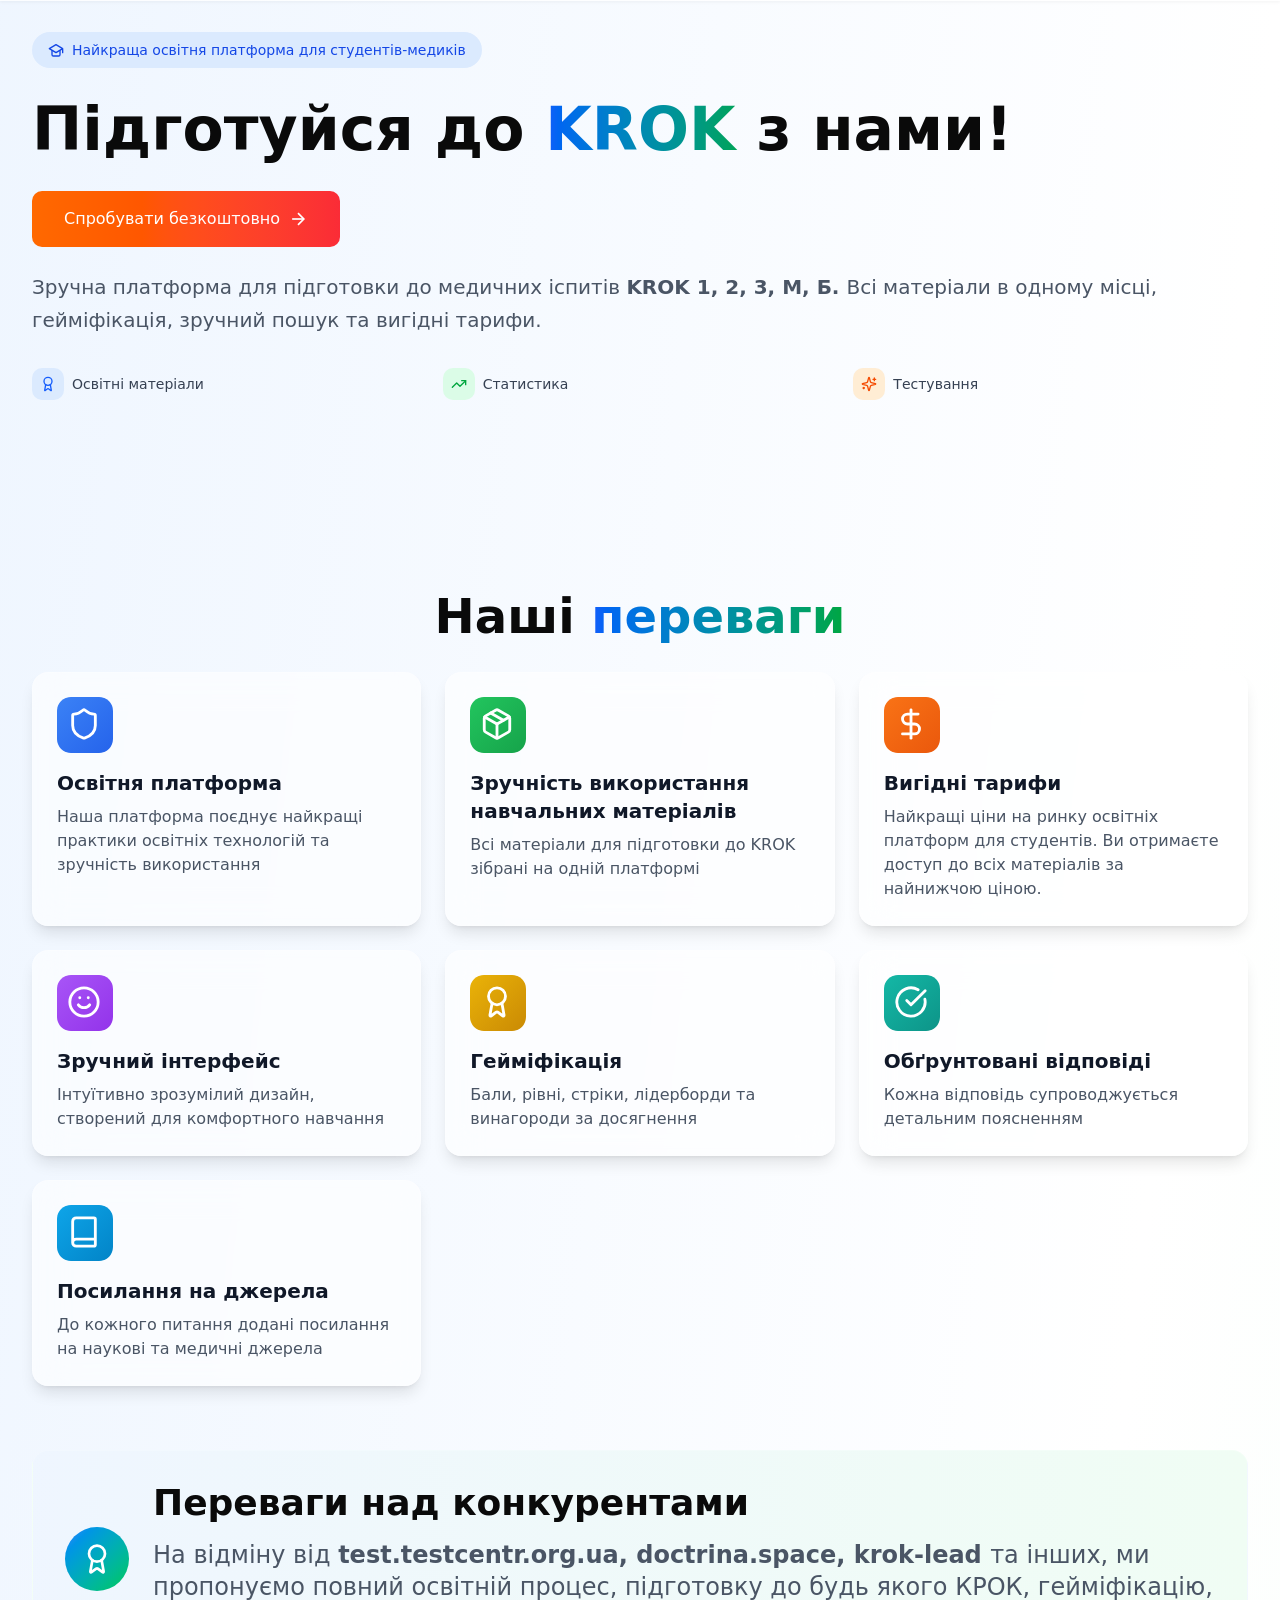
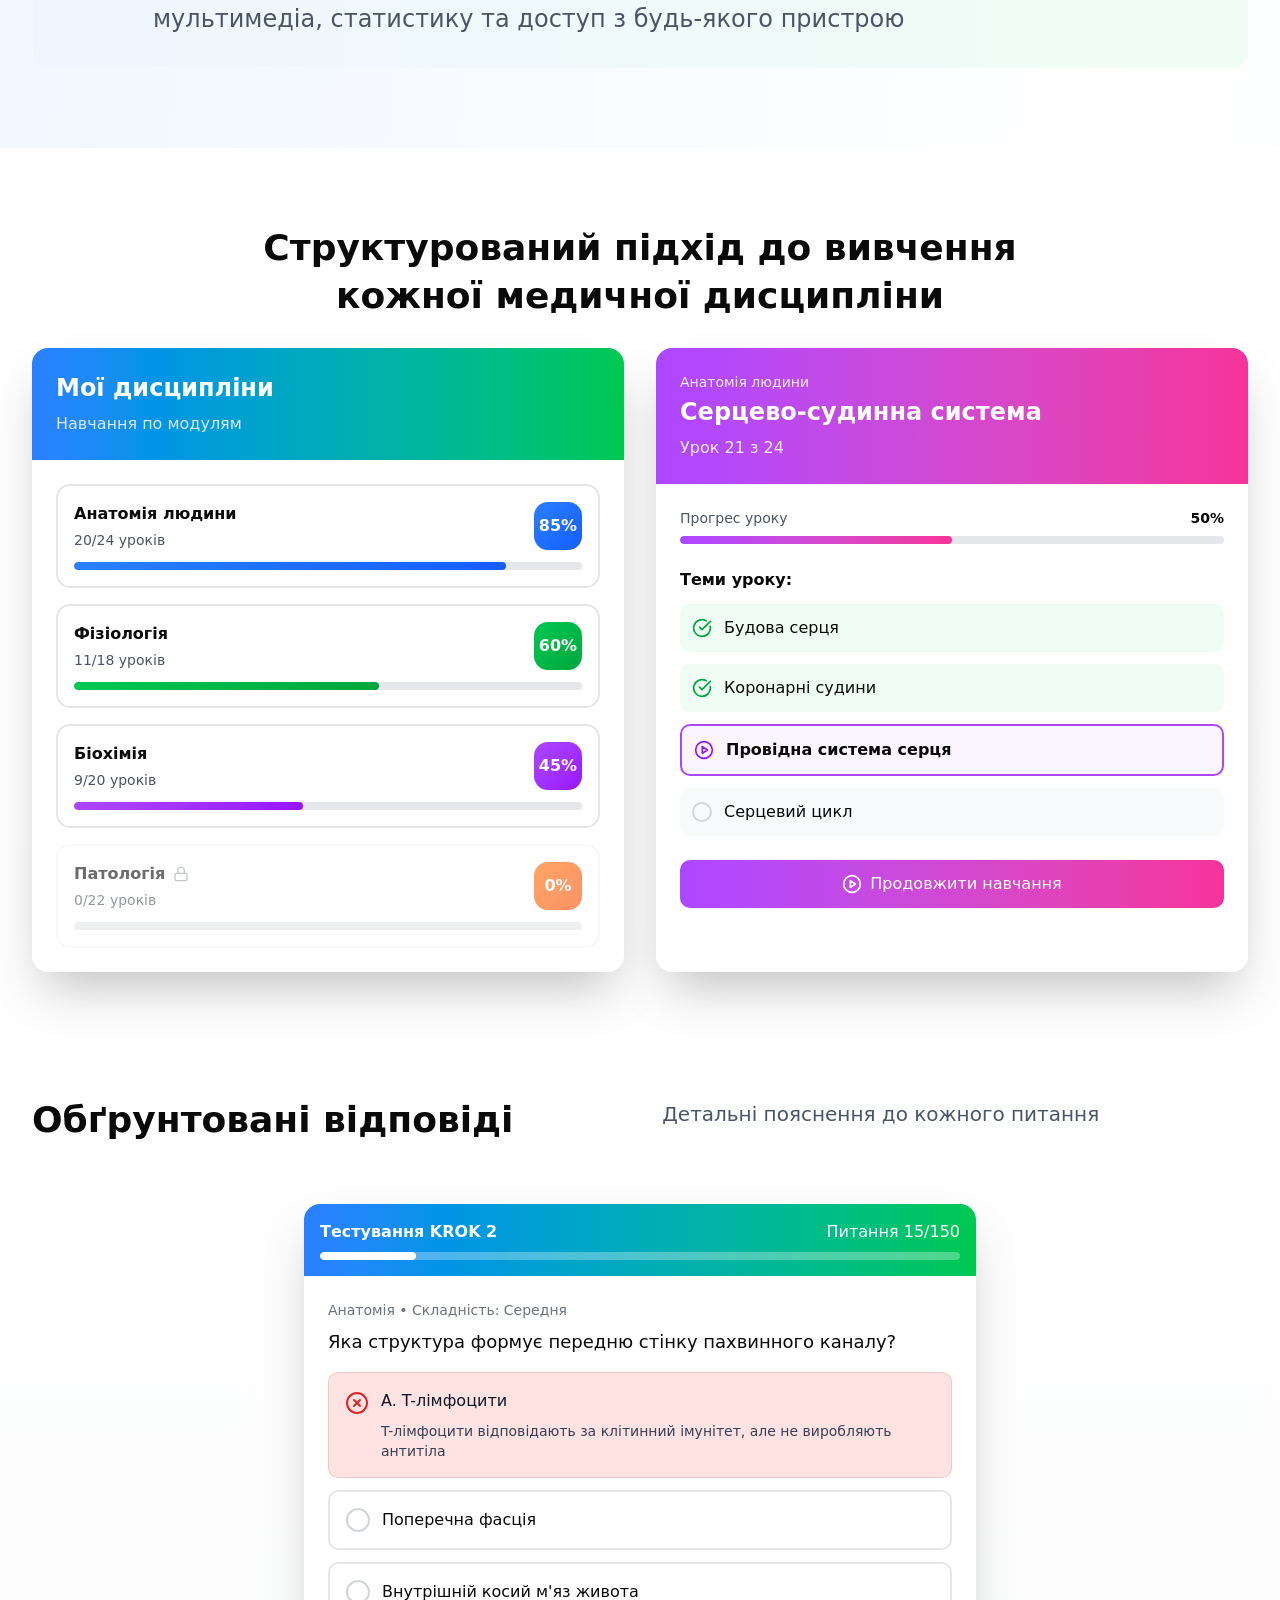
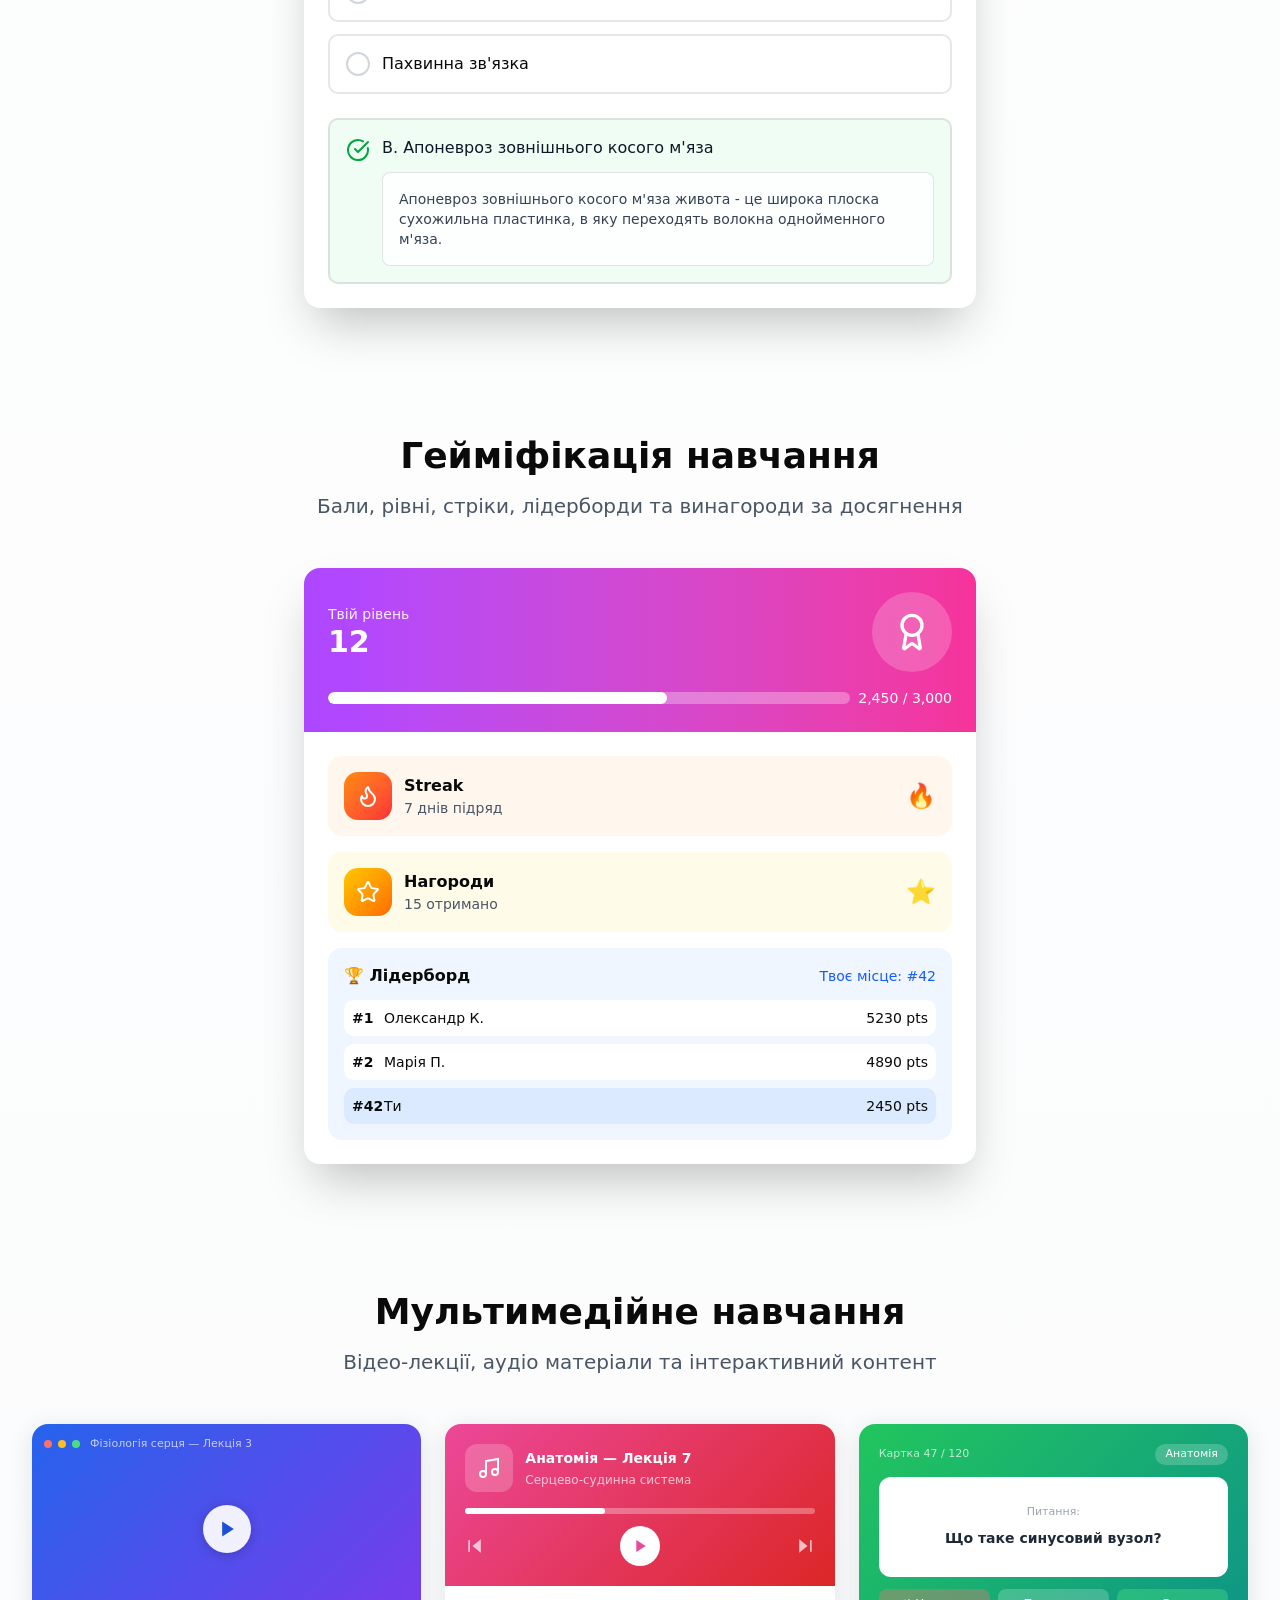
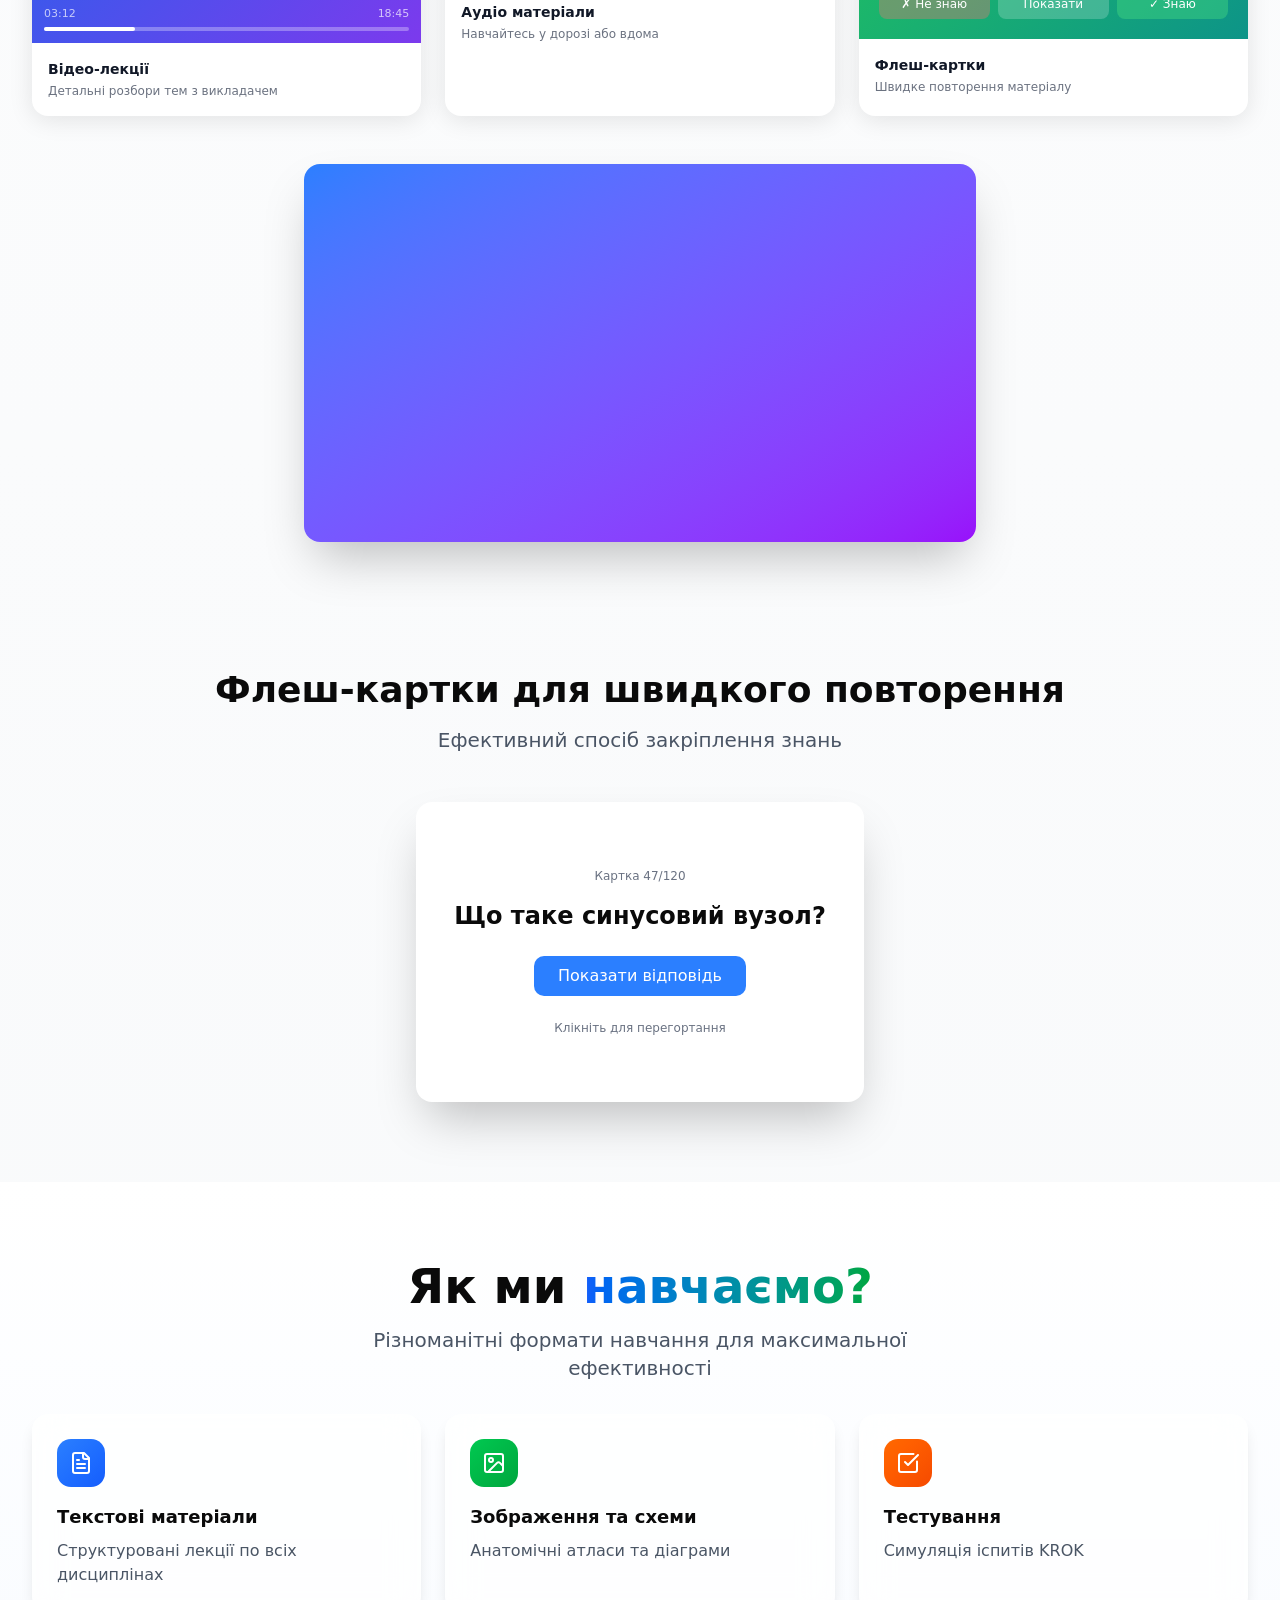
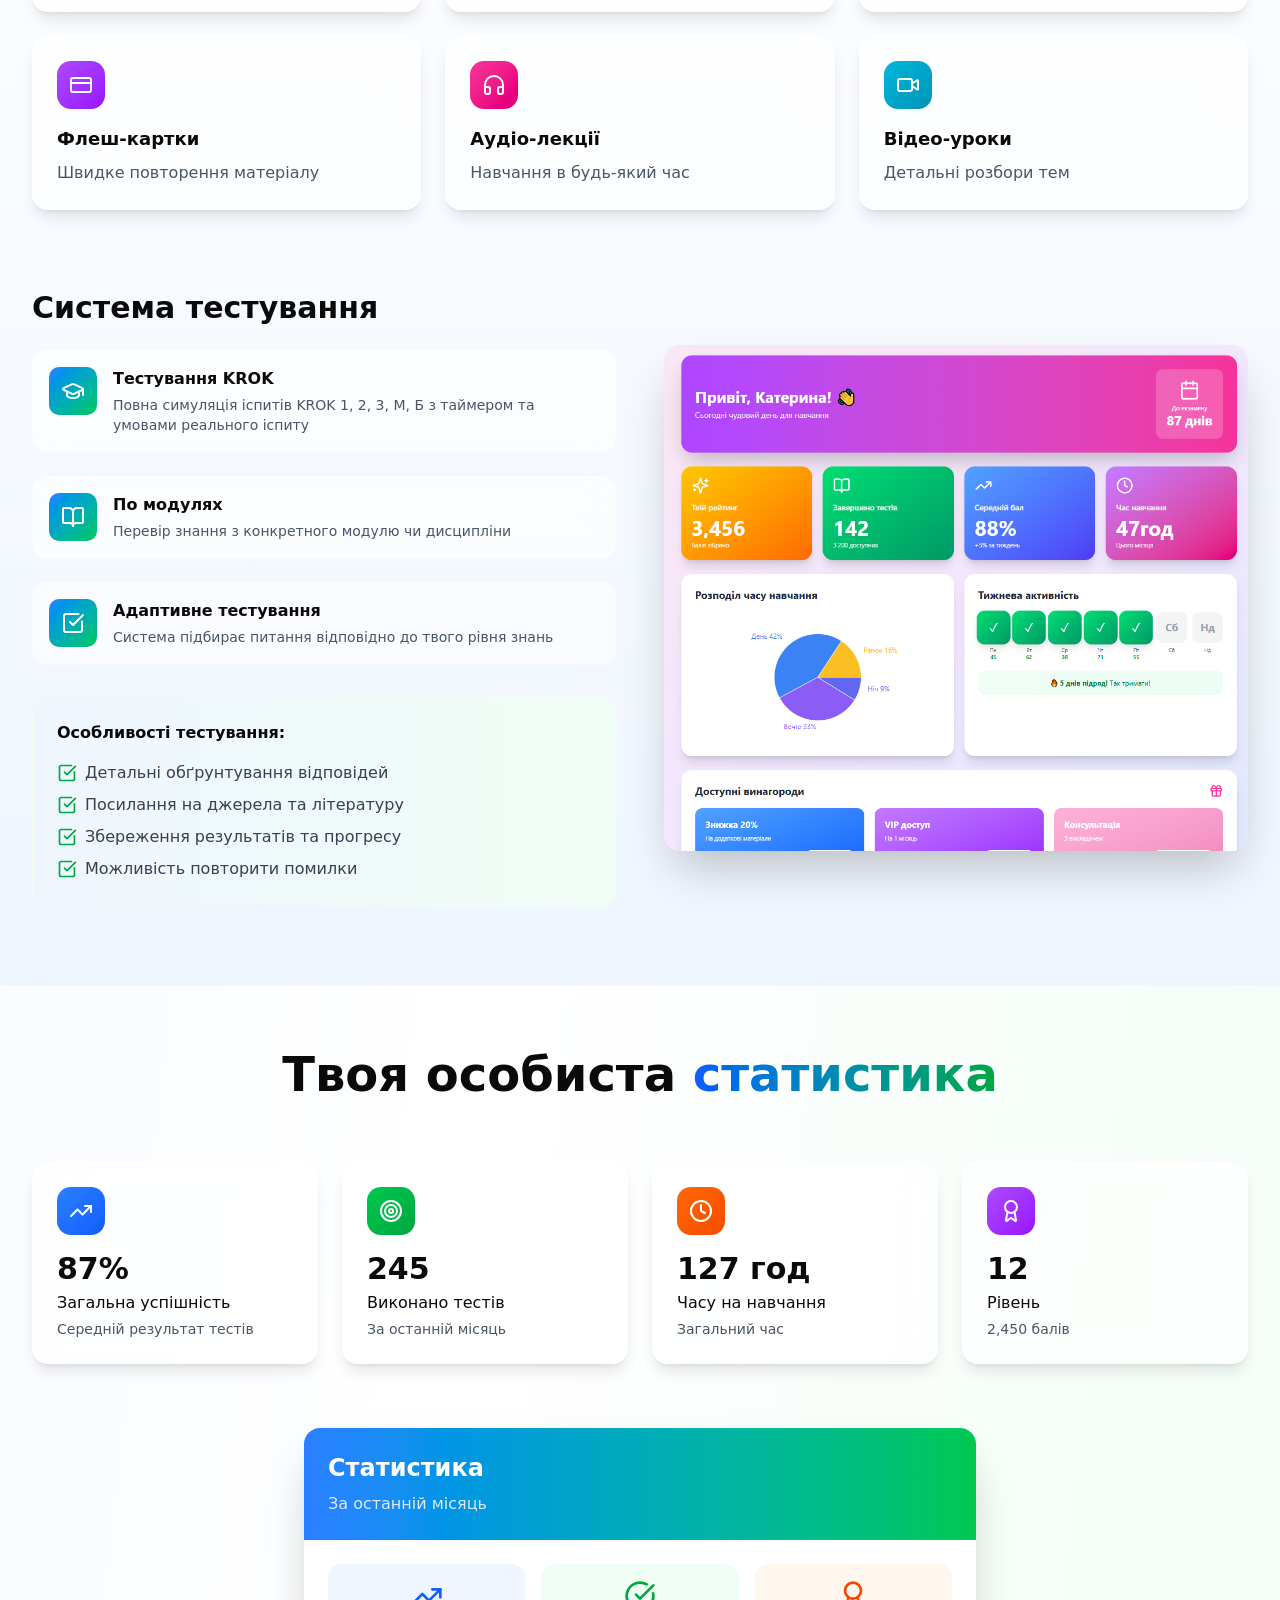
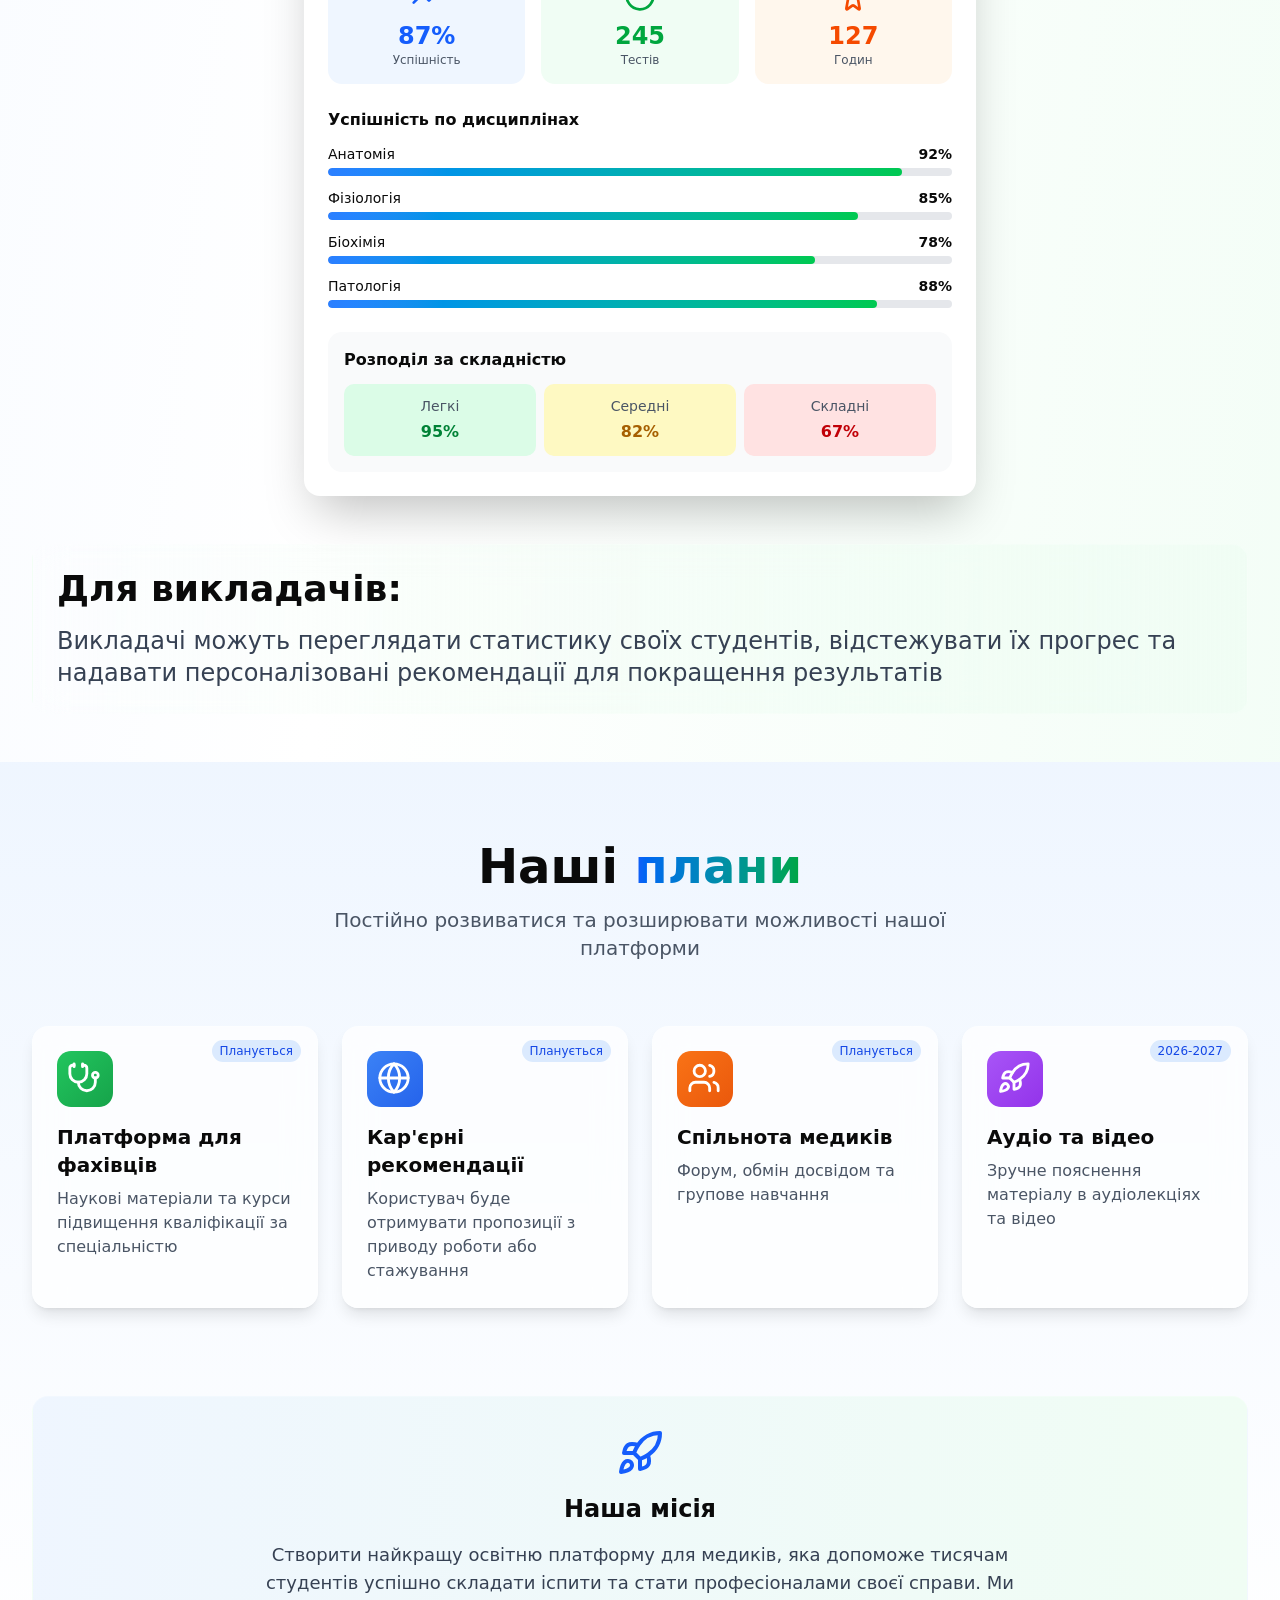
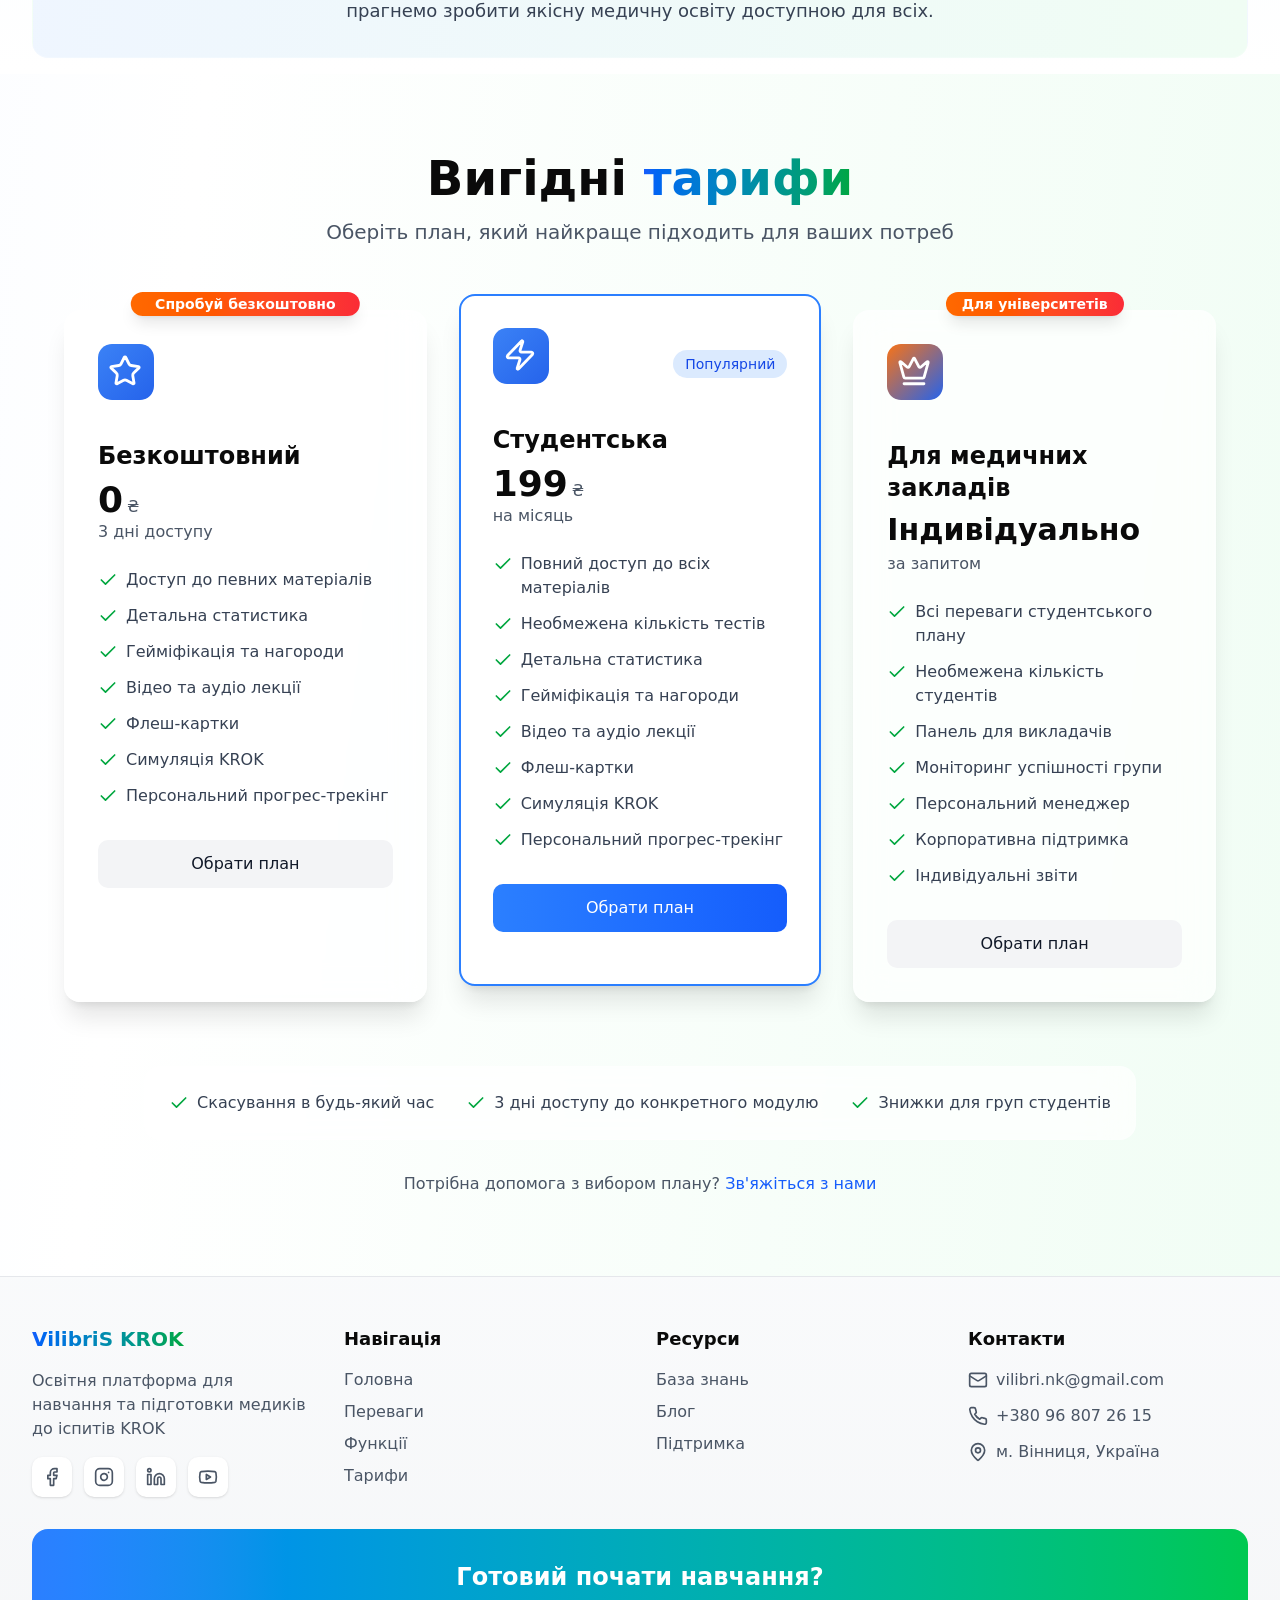
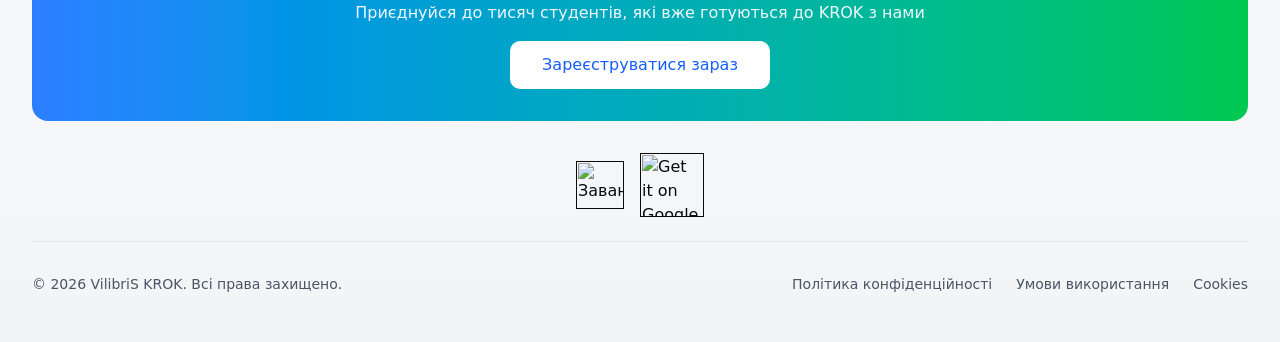
==== index.html @ 992b091f "Initial commit: KrokPlatform landing page" ====
<html lang="en">

<head>
  <meta charset="utf-8" />
  <noscript>
    <style>
      #container {
        display: none;
      }
    </style>
  </noscript>
  <meta content="width=device-width, initial-scale=1" name="viewport" />
  <meta content="light dark" name="color-scheme" />
  <link as="script" crossorigin=""
    href="/_runtimes/sites-runtime.deb5379cf3c3f7969c325df9a28521d56ffa7650e3d8dee645e5dedcc4acc092.js" rel="preload" />
  <link as="script" crossorigin="" href="/_components/v2/6a81aa3bcaef42fadb1dbe388fe65a3be2646113.js" rel="preload" />
  <link as="fetch" href="/_json/82fef3f9-a028-4229-b846-d40d5c56ada6/_index.json" rel="preload" />
  <style id="reset-css">
    @layer figreset, figoverridable, reset, theme, base, figutils, components, utilities;

    @layer figoverridable {
      :root {
        font-synthesis: none
      }
    }

    @layer figutils {
      :root {
        --banner-height: 48px;
        --banner-height-v2: 40px;
        --full-height-with-banner: calc(100dvh - var(--banner-height))
      }

      @media (max-width:600px) {
        .banner-v2-container {
          left: 0 !important;
          right: 0 !important;
          margin: 0 auto !important
        }
      }

      .wrapper-with-banner .min-h-screen {
        min-height: var(--full-height-with-banner)
      }

      .wrapper-with-banner .h-screen {
        height: var(--full-height-with-banner)
      }
    }
  </style>
  <style id="font-faces-0">
  </style>
  <style id="body-background-color">
    body:has([data-breakpoint-id="node-0_4"]) {
      background-color: #fff
    }
  </style>
  <style id="ssr-css">
    #container .css-myl2ny {
      position: relative;
      flex-shrink: 0;
      flex: 1 0 0;
      display: block;
    }

    #container .css-exq74d {
      min-width: 1px;
      min-height: 1px;
      width: 100%;
      height: 100dvh;
    }

    #container .css-j9f0op {
      width: 100%;
      height: 100%;
    }
  </style>
  <script>
    window.__serverRenderedCSSClassNames = { "css-myl2ny": "{\"position\":\"relative\",\"flexShrink\":0,\"flex\":\"1 0 0\",\"display\":\"block\"}", "css-exq74d": "{\"minWidth\":1,\"minHeight\":1,\"width\":\"100%\",\"height\":\"100dvh\"}", "css-j9f0op": "{\"width\":\"100%\",\"height\":\"100%\"}" }
  </script>
  <meta
    content="An educational platform for Ukrainian medical students offering self-assessment and exam preparation tools, enhancing learning through gamification and multimedia."
    id="meta-rk12le" name="description" />
  <meta content="KROK підготовка та тестування" id="meta-3pxaq2" name="title" />
  <meta content="noindex" id="meta-yw3oin" name="robots" />
  <meta content="summary_large_image" id="meta-1ab1uk" name="twitter:card" />
  <meta content="https://syntax-shred-25418738.figma.site/" id="meta-fnr44y" name="twitter:url" />
  <meta content="KROK підготовка та тестування" id="meta-bhf8ot" name="twitter:title" />
  <meta
    content="An educational platform for Ukrainian medical students offering self-assessment and exam preparation tools, enhancing learning through gamification and multimedia."
    id="meta-of9mqt" name="twitter:description" />
  <meta content="KROK підготовка та тестування" id="meta-gucduw" property="og:title" />
  <meta
    content="An educational platform for Ukrainian medical students offering self-assessment and exam preparation tools, enhancing learning through gamification and multimedia."
    id="meta-fibj7k" property="og:description" />
  <meta content="website" id="meta-zfz6ci" property="og:type" />
  <meta content="https://syntax-shred-25418738.figma.site/" id="meta-oncyjb" property="og:url" />
  <meta content="KROK підготовка та тестування" id="meta-ljte8j" property="og:site_name" />
  <title id="title-3plxyt">
    KROK підготовка та тестування
  </title>
  <link href="_components\v2\6a81aa3bcaef42fadb1dbe388fe65a3be2646113.css" rel="stylesheet" />
  <style>
    .bg-clip-text {
      background-clip: text;
      -webkit-background-clip: text;
      -webkit-text-fill-color: transparent;
    }
  </style>
</head>

<body>
  <script data-template-id="country-code">
    window.__cf_country = "UA"
  </script>
  <script type="module">
    import { SitesRuntime } from '/_runtimes/sites-runtime.deb5379cf3c3f7969c325df9a28521d56ffa7650e3d8dee645e5dedcc4acc092.js';
    const sitesRuntime = new SitesRuntime({
      container: document.getElementById('container'),
      env: 'published',
      bundleId: '82fef3f9-a028-4229-b846-d40d5c56ada6',

      loadComponentsOverNetwork: true,
      assetsVersion: 'v11',
      fontsVersion: 'v1',
      videosVersion: 'v1',
      codeComponentsVersion: 'v2',
      withBaseStyles: false,
      reportingDomain: "https://www.figma.com",
      bundleCreationDate: '2026-01-03 13:18:32 UTC',
      isFigmake: true,
      enableMetaTags: true,
    });
  </script>
  <div id="container">
    <div class="">
      <div class="">
        <div class="tailwind css-myl2ny css-exq74d">
          <div class="min-h-screen bg-gradient-to-br from-blue-50 via-white to-green-50">
            <header class="fixed top-0 left-0 right-0 z-50">
              <div class="backdrop-blur-lg bg-white/70 border-b border-white/20 shadow-sm">




              </div>
            </header>
            <main>
              <section class="pt-8 pb-20 px-4 sm:px-6 lg:px-8" id="hero">
                <div class="max-w-7xl mx-auto">
                  <div class="grid lg:grid-cols-1 gap-12 items-center">
                    <div>
                      <div class="inline-flex items-center gap-2 px-4 py-2 rounded-full bg-blue-100 text-blue-700 mb-6">
                        <svg class="w-4 h-4" fill="none" height="24" stroke="currentColor" stroke-linecap="round"
                          stroke-linejoin="round" stroke-width="2" viewbox="0 0 24 24" width="24"
                          xmlns="http://www.w3.org/2000/svg">
                          <path d="M22 10v6M2 10l10-6 10 6-10 6-10-6z">
                          </path>
                          <path d="M6 13v6a2 2 0 0 0 2 2h8a2 2 0 0 0 2-2v-6">
                          </path>
                        </svg>
                        <span class="text-sm">
                          Найкраща освітня платформа для студентів-медиків
                        </span>
                      </div>
                      <div
                        style="display: flex; flex-direction: row; align-items: center; gap: 24px; margin-bottom: 24px; flex-wrap: wrap;">
                        <h1 class="text-5xl lg:text-6xl font-bold leading-tight" style="margin: 0;">
                          Підготуйся до
                          <span class="bg-gradient-to-r from-blue-600 to-green-600 bg-clip-text">
                            KROK
                          </span>
                          з нами!
                        </h1>
                        <div
                          style="display: flex; flex-direction: column; align-items: flex-start; gap: 8px; flex-shrink: 0;">
                          <button onclick="openRegisterFromIframe()"
                            class="px-8 py-4 bg-gradient-to-r from-orange-500 to-red-500 text-white rounded-lg hover:shadow-xl transition-all flex items-center justify-center gap-2 group"
                            style="white-space: nowrap;">
                            Спробувати безкоштовно
                            <svg
                              class="lucide lucide-arrow-right w-5 h-5 group-hover:translate-x-1 transition-transform"
                              fill="none" stroke="currentColor" stroke-width="2" viewBox="0 0 24 24">
                              <path d="M5 12h14"></path>
                              <path d="m12 5 7 7-7 7"></path>
                            </svg>
                          </button>

                        </div>
                      </div>
                      <p class="text-xl text-gray-600 mb-8 leading-relaxed">
                        Зручна платформа для підготовки до медичних
                        іспитів
                        <strong>
                          KROK 1, 2, 3, М, Б.
                        </strong>
                        Всі матеріали в одному місці, гейміфікація, зручний
                        пошук та вигідні
                        тарифи.
                      </p>
                      <div class="grid sm:grid-cols-3 gap-4 mb-8">
                        <div class="flex items-center gap-2 text-gray-700">
                          <div class="w-8 h-8 rounded-lg bg-blue-100 flex items-center justify-center">
                            <svg class="lucide lucide-award w-4 h-4 text-blue-600" fill="none" height="24"
                              stroke="currentColor" stroke-linecap="round" stroke-linejoin="round" stroke-width="2"
                              viewbox="0 0 24 24" width="24" xmlns="http://www.w3.org/2000/svg">
                              <path
                                d="m15.477 12.89 1.515 8.526a.5.5 0 0 1-.81.47l-3.58-2.687a1 1 0 0 0-1.197 0l-3.586 2.686a.5.5 0 0 1-.81-.469l1.514-8.526">
                              </path>
                              <circle cx="12" cy="8" r="6">
                              </circle>
                            </svg>
                          </div>
                          <span class="text-sm">
                            Освітні матеріали
                          </span>
                        </div>
                        <div class="flex items-center gap-2 text-gray-700">
                          <div class="w-8 h-8 rounded-lg bg-green-100 flex items-center justify-center">
                            <svg class="lucide lucide-trending-up w-4 h-4 text-green-600" fill="none" height="24"
                              stroke="currentColor" stroke-linecap="round" stroke-linejoin="round" stroke-width="2"
                              viewbox="0 0 24 24" width="24" xmlns="http://www.w3.org/2000/svg">
                              <polyline points="22 7 13.5 15.5 8.5 10.5 2 17">
                              </polyline>
                              <polyline points="16 7 22 7 22 13">
                              </polyline>
                            </svg>
                          </div>
                          <span class="text-sm">
                            Статистика
                          </span>
                        </div>
                        <div class="flex items-center gap-2 text-gray-700">
                          <div class="w-8 h-8 rounded-lg bg-orange-100 flex items-center justify-center">
                            <svg class="lucide lucide-sparkles w-4 h-4 text-orange-600" fill="none" height="24"
                              stroke="currentColor" stroke-linecap="round" stroke-linejoin="round" stroke-width="2"
                              viewbox="0 0 24 24" width="24" xmlns="http://www.w3.org/2000/svg">
                              <path
                                d="M9.937 15.5A2 2 0 0 0 8.5 14.063l-6.135-1.582a.5.5 0 0 1 0-.962L8.5 9.936A2 2 0 0 0 9.937 8.5l1.582-6.135a.5.5 0 0 1 .963 0L14.063 8.5A2 2 0 0 0 15.5 9.937l6.135 1.581a.5.5 0 0 1 0 .964L15.5 14.063a2 2 0 0 0-1.437 1.437l-1.582 6.135a.5.5 0 0 1-.963 0z">
                              </path>
                              <path d="M20 3v4">
                              </path>
                              <path d="M22 5h-4">
                              </path>
                              <path d="M4 17v2">
                              </path>
                              <path d="M5 18H3">
                              </path>
                            </svg>
                          </div>
                          <span class="text-sm">
                            Тестування
                          </span>
                        </div>
                      </div>

                    </div>

                  </div>
                </div>
              </section>
              <section class="py-20 px-4 sm:px-6 lg:px-8" id="advantages">
                <div class="max-w-7xl mx-auto">
                  <div class="text-center mb-8">
                    <h2 class="text-4xl lg:text-5xl font-bold mb-4">
                      Наші
                      <span class="bg-gradient-to-r from-blue-600 to-green-600 bg-clip-text">
                        переваги
                      </span>

                    </h2>

                  </div>
                  <div class="grid md:grid-cols-2 lg:grid-cols-3 gap-6">
                    <div class="group">
                      <div
                        class="h-full p-6 rounded-2xl backdrop-blur-lg bg-white/60 border border-white/20 shadow-lg hover:shadow-xl transition-all hover:-translate-y-1">
                        <svg
                          class="w-14 h-14 rounded-xl mb-4 group-hover:scale-110 transition-transform flex items-center justify-center"
                          fill="none" height="56" viewbox="0 0 56 56" width="56" xmlns="http://www.w3.org/2000/svg">
                          <rect fill="url(#grad0)" height="56" rx="12" width="56">
                          </rect>
                          <defs>
                            <lineargradient id="grad0" x1="0%" x2="100%" y1="0%" y2="100%">
                              <stop offset="0%" stop-color="#3b82f6">
                              </stop>
                              <stop offset="100%" stop-color="#2563eb">
                              </stop>
                            </lineargradient>
                          </defs>
                          <g transform="translate(10,10)">
                            <svg fill="none" height="34" stroke="white" stroke-linecap="round" stroke-linejoin="round"
                              stroke-width="2" viewbox="0 0 24 24" width="34" xmlns="http://www.w3.org/2000/svg">
                              <path
                                d="M20 13c0 5-3.5 7.5-7.66 8.95a1 1 0 0 1-.67-.01C7.5 20.5 4 18 4 13V6a1 1 0 0 1 1-1c2 0 4.5-1.2 6.24-2.72a1.17 1.17 0 0 1 1.52 0C14.51 3.81 17 5 19 5a1 1 0 0 1 1 1z">
                              </path>
                            </svg>
                          </g>
                        </svg>
                        <h3 class="text-xl font-bold mb-2 text-gray-900">
                          Освітня платформа
                        </h3>
                        <p class="text-gray-600">
                          Наша платформа поєднує найкращі практики освітніх технологій та зручність використання
                        </p>
                      </div>
                    </div>
                    <div class="group">
                      <div
                        class="h-full p-6 rounded-2xl backdrop-blur-lg bg-white/60 border border-white/20 shadow-lg hover:shadow-xl transition-all hover:-translate-y-1">
                        <svg
                          class="w-14 h-14 rounded-xl mb-4 group-hover:scale-110 transition-transform flex items-center justify-center"
                          fill="none" height="56" viewbox="0 0 56 56" width="56" xmlns="http://www.w3.org/2000/svg">
                          <rect fill="url(#grad1)" height="56" rx="12" width="56">
                          </rect>
                          <defs>
                            <lineargradient id="grad1" x1="0%" x2="100%" y1="0%" y2="100%">
                              <stop offset="0%" stop-color="#22c55e">
                              </stop>
                              <stop offset="100%" stop-color="#16a34a">
                              </stop>
                            </lineargradient>
                          </defs>
                          <g transform="translate(10,10)">
                            <svg fill="none" height="34" stroke="white" stroke-linecap="round" stroke-linejoin="round"
                              stroke-width="2" viewbox="0 0 24 24" width="34" xmlns="http://www.w3.org/2000/svg">
                              <path
                                d="M11 21.73a2 2 0 0 0 2 0l7-4A2 2 0 0 0 21 16V8a2 2 0 0 0-1-1.73l-7-4a2 2 0 0 0-2 0l-7 4A2 2 0 0 0 3 8v8a2 2 0 0 0 1 1.73z">
                              </path>
                              <path d="M12 22V12">
                              </path>
                              <polyline points="3.29 7 12 12 20.71 7">
                              </polyline>
                              <path d="m7.5 4.27 9 5.15">
                              </path>
                            </svg>
                          </g>
                        </svg>
                        <h3 class="text-xl font-bold mb-2 text-gray-900">
                          Зручність використання навчальних матеріалів
                        </h3>
                        <p class="text-gray-600">
                          Всі матеріали для підготовки до KROK зібрані на одній платформі
                        </p>
                      </div>
                    </div>
                    <div class="group">
                      <div
                        class="h-full p-6 rounded-2xl backdrop-blur-lg bg-white/60 border border-white/20 shadow-lg hover:shadow-xl transition-all hover:-translate-y-1">
                        <svg
                          class="w-14 h-14 rounded-xl mb-4 group-hover:scale-110 transition-transform flex items-center justify-center"
                          fill="none" height="56" viewbox="0 0 56 56" width="56" xmlns="http://www.w3.org/2000/svg">
                          <rect fill="url(#grad2)" height="56" rx="12" width="56">
                          </rect>
                          <defs>
                            <lineargradient id="grad2" x1="0%" x2="100%" y1="0%" y2="100%">
                              <stop offset="0%" stop-color="#f97316">
                              </stop>
                              <stop offset="100%" stop-color="#ea580c">
                              </stop>
                            </lineargradient>
                          </defs>
                          <g transform="translate(10,10)">
                            <svg fill="none" height="34" stroke="white" stroke-linecap="round" stroke-linejoin="round"
                              stroke-width="2" viewbox="0 0 24 24" width="34" xmlns="http://www.w3.org/2000/svg">
                              <line x1="12" x2="12" y1="2" y2="22">
                              </line>
                              <path d="M17 5H9.5a3.5 3.5 0 0 0 0 7h5a3.5 3.5 0 0 1 0 7H6">
                              </path>
                            </svg>
                          </g>
                        </svg>
                        <h3 class="text-xl font-bold mb-2 text-gray-900">
                          Вигідні тарифи
                        </h3>
                        <p class="text-gray-600">
                          Найкращі ціни на ринку освітніх платформ для студентів. Ви отримаєте доступ до всіх матеріалів
                          за найнижчою ціною.
                        </p>
                      </div>
                    </div>
                    <div class="group">
                      <div
                        class="h-full p-6 rounded-2xl backdrop-blur-lg bg-white/60 border border-white/20 shadow-lg hover:shadow-xl transition-all hover:-translate-y-1">
                        <svg
                          class="w-14 h-14 rounded-xl mb-4 group-hover:scale-110 transition-transform flex items-center justify-center"
                          fill="none" height="56" viewbox="0 0 56 56" width="56" xmlns="http://www.w3.org/2000/svg">
                          <rect fill="url(#grad3)" height="56" rx="12" width="56">
                          </rect>
                          <defs>
                            <lineargradient id="grad3" x1="0%" x2="100%" y1="0%" y2="100%">
                              <stop offset="0%" stop-color="#a855f7">
                              </stop>
                              <stop offset="100%" stop-color="#9333ea">
                              </stop>
                            </lineargradient>
                          </defs>
                          <g transform="translate(10,10)">
                            <svg fill="none" height="34" stroke="white" stroke-linecap="round" stroke-linejoin="round"
                              stroke-width="2" viewbox="0 0 24 24" width="34" xmlns="http://www.w3.org/2000/svg">
                              <circle cx="12" cy="12" r="10">
                              </circle>
                              <path d="M8 14s1.5 2 4 2 4-2 4-2">
                              </path>
                              <line x1="9" x2="9.01" y1="9" y2="9">
                              </line>
                              <line x1="15" x2="15.01" y1="9" y2="9">
                              </line>
                            </svg>
                          </g>
                        </svg>
                        <h3 class="text-xl font-bold mb-2 text-gray-900">
                          Зручний інтерфейс
                        </h3>
                        <p class="text-gray-600">
                          Інтуїтивно зрозумілий дизайн, створений для комфортного навчання
                        </p>
                      </div>
                    </div>
                    <div class="group">
                      <div
                        class="h-full p-6 rounded-2xl backdrop-blur-lg bg-white/60 border border-white/20 shadow-lg hover:shadow-xl transition-all hover:-translate-y-1">
                        <svg
                          class="w-14 h-14 rounded-xl mb-4 group-hover:scale-110 transition-transform flex items-center justify-center"
                          fill="none" height="56" viewbox="0 0 56 56" width="56" xmlns="http://www.w3.org/2000/svg">
                          <rect fill="url(#grad4)" height="56" rx="12" width="56">
                          </rect>
                          <defs>
                            <lineargradient id="grad4" x1="0%" x2="100%" y1="0%" y2="100%">
                              <stop offset="0%" stop-color="#eab308">
                              </stop>
                              <stop offset="100%" stop-color="#ca8a04">
                              </stop>
                            </lineargradient>
                          </defs>
                          <g transform="translate(10,10)">
                            <svg fill="none" height="34" stroke="white" stroke-linecap="round" stroke-linejoin="round"
                              stroke-width="2" viewbox="0 0 24 24" width="34" xmlns="http://www.w3.org/2000/svg">
                              <path
                                d="m15.477 12.89 1.515 8.526a.5.5 0 0 1-.81.47l-3.58-2.687a1 1 0 0 0-1.197 0l-3.586 2.686a.5.5 0 0 1-.81-.469l1.514-8.526">
                              </path>
                              <circle cx="12" cy="8" r="6">
                              </circle>
                            </svg>
                          </g>
                        </svg>
                        <h3 class="text-xl font-bold mb-2 text-gray-900">
                          Гейміфікація
                        </h3>
                        <p class="text-gray-600">
                          Бали, рівні, стріки, лідерборди та винагороди за досягнення
                        </p>
                      </div>
                    </div>
                    <div class="group">
                      <div
                        class="h-full p-6 rounded-2xl backdrop-blur-lg bg-white/60 border border-white/20 shadow-lg hover:shadow-xl transition-all hover:-translate-y-1">
                        <svg
                          class="w-14 h-14 rounded-xl mb-4 group-hover:scale-110 transition-transform flex items-center justify-center"
                          fill="none" height="56" viewbox="0 0 56 56" width="56" xmlns="http://www.w3.org/2000/svg">
                          <rect fill="url(#grad5)" height="56" rx="12" width="56">
                          </rect>
                          <defs>
                            <lineargradient id="grad5" x1="0%" x2="100%" y1="0%" y2="100%">
                              <stop offset="0%" stop-color="#14b8a6">
                              </stop>
                              <stop offset="100%" stop-color="#0d9488">
                              </stop>
                            </lineargradient>
                          </defs>
                          <g transform="translate(10,10)">
                            <svg fill="none" height="34" stroke="white" stroke-linecap="round" stroke-linejoin="round"
                              stroke-width="2" viewbox="0 0 24 24" width="34" xmlns="http://www.w3.org/2000/svg">
                              <path d="M21.801 10A10 10 0 1 1 17 3.335">
                              </path>
                              <path d="m9 11 3 3L22 4">
                              </path>
                            </svg>
                          </g>
                        </svg>
                        <h3 class="text-xl font-bold mb-2 text-gray-900">
                          Обґрунтовані відповіді
                        </h3>
                        <p class="text-gray-600">
                          Кожна відповідь супроводжується детальним поясненням
                        </p>
                      </div>
                    </div>
                    <div class="group">
                      <div
                        class="h-full p-6 rounded-2xl backdrop-blur-lg bg-white/60 border border-white/20 shadow-lg hover:shadow-xl transition-all hover:-translate-y-1">
                        <svg
                          class="w-14 h-14 rounded-xl mb-4 group-hover:scale-110 transition-transform flex items-center justify-center"
                          fill="none" height="56" viewbox="0 0 56 56" width="56" xmlns="http://www.w3.org/2000/svg">
                          <rect fill="url(#grad5b)" height="56" rx="12" width="56">
                          </rect>
                          <defs>
                            <lineargradient id="grad5b" x1="0%" x2="100%" y1="0%" y2="100%">
                              <stop offset="0%" stop-color="#0ea5e9">
                              </stop>
                              <stop offset="100%" stop-color="#0284c7">
                              </stop>
                            </lineargradient>
                          </defs>
                          <g transform="translate(10,10)">
                            <svg fill="none" height="34" stroke="white" stroke-linecap="round" stroke-linejoin="round"
                              stroke-width="2" viewbox="0 0 24 24" width="34" xmlns="http://www.w3.org/2000/svg">
                              <path
                                d="M4 19.5v-15A2.5 2.5 0 0 1 6.5 2H19a1 1 0 0 1 1 1v18a1 1 0 0 1-1 1H6.5a1 1 0 0 1 0-5H20">
                              </path>
                            </svg>
                          </g>
                        </svg>
                        <h3 class="text-xl font-bold mb-2 text-gray-900">
                          Посилання на джерела
                        </h3>
                        <p class="text-gray-600">
                          До кожного питання додані посилання на наукові та медичні джерела
                        </p>
                      </div>
                    </div>

                  </div>
                  <div
                    class="mt-16 p-8 rounded-2xl backdrop-blur-lg bg-gradient-to-r from-blue-50 to-green-50 border border-white/20">
                    <div class="flex flex-col md:flex-row items-center gap-6">
                      <div class="flex-shrink-0">
                        <div
                          class="w-16 h-16 rounded-full bg-gradient-to-br from-blue-500 to-green-500 flex items-center justify-center">
                          <svg class="lucide lucide-award w-8 h-8 text-white" fill="none" height="24"
                            stroke="currentColor" stroke-linecap="round" stroke-linejoin="round" stroke-width="2"
                            viewbox="0 0 24 24" width="24" xmlns="http://www.w3.org/2000/svg">
                            <path
                              d="m15.477 12.89 1.515 8.526a.5.5 0 0 1-.81.47l-3.58-2.687a1 1 0 0 0-1.197 0l-3.586 2.686a.5.5 0 0 1-.81-.469l1.514-8.526">
                            </path>
                            <circle cx="12" cy="8" r="6">
                            </circle>
                          </svg>
                        </div>
                      </div>
                      <div class="flex-1 text-center md:text-left">
                        <h3 class="text-4xl font-bold mb-4 ">
                          Переваги над конкурентами
                        </h3>
                        <p class="text-gray-600 text-2xl">
                          На відміну від
                          <strong>
                            test.testcentr.org.ua, doctrina.space, krok-lead
                          </strong>
                          та інших, ми пропонуємо повний освітній процес, підготовку до будь якого КРОК, гейміфікацію,
                          мультимедіа,
                          статистику та доступ з будь-якого пристрою
                        </p>
                      </div>
                    </div>
                  </div>
                </div>
              </section>
              <section class="py-20 px-4 sm:px-6 lg:px-8 bg-gradient-to-b from-white to-gray-50">
                <div class="max-w-7xl mx-auto space-y-32">
                  <div>
                    <div class="text-center mb-4">
                      <h3 class="text-3xl lg:text-4xl font-bold mb-2">
                        Структурований підхід до вивчення

                      </h3>
                      <h3 class="text-3xl lg:text-4xl font-bold mb-8">

                        кожної медичної дисципліни
                      </h3>

                    </div>
                    <div class="grid lg:grid-cols-2 gap-8">
                      <div class="bg-white rounded-2xl shadow-2xl overflow-hidden">
                        <div class="bg-gradient-to-r from-blue-500 to-green-500 p-6 text-white">
                          <h3 class="text-2xl font-bold mb-2">
                            Мої дисципліни
                          </h3>
                          <p class="text-blue-100">
                            Навчання по модулям
                          </p>
                        </div>
                        <div class="p-6 space-y-4">
                          <div
                            class="p-4 rounded-xl border-2 transition-all border-gray-200 hover:border-blue-500 cursor-pointer">
                            <div class="flex items-start justify-between mb-3">
                              <div class="flex-1">
                                <div class="flex items-center gap-2 mb-1">
                                  <h4 class="font-bold">
                                    Анатомія людини
                                  </h4>
                                </div>
                                <p class="text-sm text-gray-600">
                                  20/24 уроків
                                </p>
                              </div>
                              <div
                                class="w-12 h-12 rounded-xl bg-gradient-to-br from-blue-500 to-blue-600 flex items-center justify-center text-white font-bold">
                                85%
                              </div>
                            </div>
                            <div class="w-full h-2 bg-gray-200 rounded-full overflow-hidden">
                              <div class="h-full bg-gradient-to-r from-blue-500 to-blue-600 rounded-full transition-all"
                                style="width: 85%;">
                              </div>
                            </div>
                          </div>
                          <div
                            class="p-4 rounded-xl border-2 transition-all border-gray-200 hover:border-blue-500 cursor-pointer">
                            <div class="flex items-start justify-between mb-3">
                              <div class="flex-1">
                                <div class="flex items-center gap-2 mb-1">
                                  <h4 class="font-bold">
                                    Фізіологія
                                  </h4>
                                </div>
                                <p class="text-sm text-gray-600">
                                  11/18 уроків
                                </p>
                              </div>
                              <div
                                class="w-12 h-12 rounded-xl bg-gradient-to-br from-green-500 to-green-600 flex items-center justify-center text-white font-bold">
                                60%
                              </div>
                            </div>
                            <div class="w-full h-2 bg-gray-200 rounded-full overflow-hidden">
                              <div
                                class="h-full bg-gradient-to-r from-green-500 to-green-600 rounded-full transition-all"
                                style="width: 60%;">
                              </div>
                            </div>
                          </div>
                          <div
                            class="p-4 rounded-xl border-2 transition-all border-gray-200 hover:border-blue-500 cursor-pointer">
                            <div class="flex items-start justify-between mb-3">
                              <div class="flex-1">
                                <div class="flex items-center gap-2 mb-1">
                                  <h4 class="font-bold">
                                    Біохімія
                                  </h4>
                                </div>
                                <p class="text-sm text-gray-600">
                                  9/20 уроків
                                </p>
                              </div>
                              <div
                                class="w-12 h-12 rounded-xl bg-gradient-to-br from-purple-500 to-purple-600 flex items-center justify-center text-white font-bold">
                                45%
                              </div>
                            </div>
                            <div class="w-full h-2 bg-gray-200 rounded-full overflow-hidden">
                              <div
                                class="h-full bg-gradient-to-r from-purple-500 to-purple-600 rounded-full transition-all"
                                style="width: 45%;">
                              </div>
                            </div>
                          </div>
                          <div class="p-4 rounded-xl border-2 transition-all border-gray-100 opacity-60">
                            <div class="flex items-start justify-between mb-3">
                              <div class="flex-1">
                                <div class="flex items-center gap-2 mb-1">
                                  <h4 class="font-bold">
                                    Патологія
                                  </h4>
                                  <svg class="lucide lucide-lock w-4 h-4 text-gray-400" fill="none" height="24"
                                    stroke="currentColor" stroke-linecap="round" stroke-linejoin="round"
                                    stroke-width="2" viewbox="0 0 24 24" width="24" xmlns="http://www.w3.org/2000/svg">
                                    <rect height="11" rx="2" ry="2" width="18" x="3" y="11">
                                    </rect>
                                    <path d="M7 11V7a5 5 0 0 1 10 0v4">
                                    </path>
                                  </svg>
                                </div>
                                <p class="text-sm text-gray-600">
                                  0/22 уроків
                                </p>
                              </div>
                              <div
                                class="w-12 h-12 rounded-xl bg-gradient-to-br from-orange-500 to-orange-600 flex items-center justify-center text-white font-bold">
                                0%
                              </div>
                            </div>
                            <div class="w-full h-2 bg-gray-200 rounded-full overflow-hidden">
                              <div
                                class="h-full bg-gradient-to-r from-orange-500 to-orange-600 rounded-full transition-all"
                                style="width: 0%;">
                              </div>
                            </div>
                          </div>
                        </div>
                      </div>
                      <div class="bg-white rounded-2xl shadow-2xl overflow-hidden">
                        <div class="bg-gradient-to-r from-purple-500 to-pink-500 p-6 text-white">
                          <p class="text-sm mb-1 opacity-90">
                            Анатомія людини
                          </p>
                          <h3 class="text-2xl font-bold mb-2">
                            Серцево-судинна система
                          </h3>
                          <p class="text-purple-100">
                            Урок 21 з 24
                          </p>
                        </div>
                        <div class="p-6">
                          <div class="mb-6">
                            <div class="flex items-center justify-between text-sm mb-2">
                              <span class="text-gray-600">
                                Прогрес уроку
                              </span>
                              <span class="font-bold">
                                50%
                              </span>
                            </div>
                            <div class="w-full h-2 bg-gray-200 rounded-full overflow-hidden">
                              <div class="h-full w-[50%] bg-gradient-to-r from-purple-500 to-pink-500 rounded-full">
                              </div>
                            </div>
                          </div>
                          <div class="space-y-3">
                            <p class="font-bold mb-3">
                              Теми уроку:
                            </p>
                            <div class="flex items-center gap-3 p-3 rounded-lg transition-all bg-green-50">
                              <svg class="lucide lucide-circle-check-big w-5 h-5 text-green-600 flex-shrink-0"
                                fill="none" height="24" stroke="currentColor" stroke-linecap="round"
                                stroke-linejoin="round" stroke-width="2" viewbox="0 0 24 24" width="24"
                                xmlns="http://www.w3.org/2000/svg">
                                <path d="M21.801 10A10 10 0 1 1 17 3.335">
                                </path>
                                <path d="m9 11 3 3L22 4">
                                </path>
                              </svg>
                              <span class="">
                                Будова серця
                              </span>
                            </div>
                            <div class="flex items-center gap-3 p-3 rounded-lg transition-all bg-green-50">
                              <svg class="lucide lucide-circle-check-big w-5 h-5 text-green-600 flex-shrink-0"
                                fill="none" height="24" stroke="currentColor" stroke-linecap="round"
                                stroke-linejoin="round" stroke-width="2" viewbox="0 0 24 24" width="24"
                                xmlns="http://www.w3.org/2000/svg">
                                <path d="M21.801 10A10 10 0 1 1 17 3.335">
                                </path>
                                <path d="m9 11 3 3L22 4">
                                </path>
                              </svg>
                              <span class="">
                                Коронарні судини
                              </span>
                            </div>
                            <div
                              class="flex items-center gap-3 p-3 rounded-lg transition-all bg-purple-50 border-2 border-purple-500">
                              <svg class="lucide lucide-circle-play w-5 h-5 text-purple-600 flex-shrink-0" fill="none"
                                height="24" stroke="currentColor" stroke-linecap="round" stroke-linejoin="round"
                                stroke-width="2" viewbox="0 0 24 24" width="24" xmlns="http://www.w3.org/2000/svg">
                                <circle cx="12" cy="12" r="10">
                                </circle>
                                <polygon points="10 8 16 12 10 16 10 8">
                                </polygon>
                              </svg>
                              <span class="font-bold">
                                Провідна система серця
                              </span>
                            </div>
                            <div class="flex items-center gap-3 p-3 rounded-lg transition-all bg-gray-50">
                              <div class="w-5 h-5 rounded-full border-2 border-gray-300 flex-shrink-0">
                              </div>
                              <span class="">
                                Серцевий цикл
                              </span>
                            </div>
                          </div>
                          <button
                            class="w-full mt-6 px-6 py-3 bg-gradient-to-r from-purple-500 to-pink-500 text-white rounded-lg hover:shadow-lg transition-all flex items-center justify-center gap-2">
                            <svg class="lucide lucide-circle-play w-5 h-5" fill="none" height="24" stroke="currentColor"
                              stroke-linecap="round" stroke-linejoin="round" stroke-width="2" viewbox="0 0 24 24"
                              width="24" xmlns="http://www.w3.org/2000/svg">
                              <circle cx="12" cy="12" r="10">
                              </circle>
                              <polygon points="10 8 16 12 10 16 10 8">
                              </polygon>
                            </svg>
                            <span>
                              Продовжити навчання
                            </span>
                          </button>
                        </div>
                      </div>
                    </div>
                  </div>

                  <div style=" gap: 32px; align-items: start; justify-content: center;">

                    <div>
                      <div class="flex justify-center text-center mb-12">
                        <h3 class="text-3xl lg:text-4xl font-bold mb-4">
                          Обґрунтовані відповіді
                        </h3>
                        <p class="text-xl text-gray-600 max-w-2xl mx-auto">
                          Детальні пояснення до
                          кожного питання
                        </p>
                      </div>
                      <div class="flex justify-center">
                        <div class="w-full bg-white rounded-2xl shadow-2xl overflow-hidden max-w-2xl">
                          <div class="bg-gradient-to-r from-blue-500 to-green-500 p-4 text-white">
                            <div class="flex justify-between items-center">
                              <span class="font-bold">
                                Тестування KROK
                                2
                              </span>
                              <span>
                                Питання 15/150
                              </span>
                            </div>
                            <div class="mt-2 w-full h-2 bg-white/30 rounded-full overflow-hidden">
                              <div class="h-full w-[15%] bg-white rounded-full">
                              </div>
                            </div>
                          </div>
                          <div class="p-6">
                            <p class="text-sm text-gray-500 mb-2">
                              Анатомія • Складність: Середня
                            </p>
                            <p class="text-lg font-medium mb-4">
                              Яка структура формує передню стінку пахвинного каналу?
                            </p>
                            <div class="space-y-3 mb-6">
                              <div class="flex items-start gap-3 p-4 bg-red-100 border border-red-400 rounded-lg">
                                <svg class="lucide lucide-circle-x size-6 text-red-600 flex-shrink-0 mt-0.5" fill="none"
                                  height="24" stroke="#dc2626" stroke-linecap="round" stroke-linejoin="round"
                                  stroke-width="2" viewbox="0 0 24 24" width="24" xmlns="http://www.w3.org/2000/svg">
                                  <circle cx="12" cy="12" r="10">
                                  </circle>
                                  <path d="m15 9-6 6">
                                  </path>
                                  <path d="m9 9 6 6">
                                  </path>
                                </svg>
                                <div class="flex-1">
                                  <div class="font-medium text-gray-900 mb-2">
                                    <span class="font-medium">
                                      A.
                                    </span>
                                    T-лімфоцити
                                  </div>
                                  <div class="text-sm text-gray-700">
                                    T-лімфоцити відповідають за клітинний імунітет, але не виробляють антитіла
                                  </div>
                                </div>
                              </div>
                              <button
                                class="w-full p-4 text-left rounded-lg border-2 border-gray-200 hover:border-blue-500 transition-all">
                                <div class="flex items-center gap-3">
                                  <div class="w-6 h-6 rounded-full border-2 border-gray-300">
                                  </div>
                                  <span>
                                    Поперечна
                                    фасція
                                  </span>
                                </div>
                              </button>
                              <button
                                class="w-full p-4 text-left rounded-lg border-2 border-gray-200 hover:border-blue-500 transition-all">
                                <div class="flex items-center gap-3">
                                  <div class="w-6 h-6 rounded-full border-2 border-gray-300">
                                  </div>
                                  <span>
                                    Внутрішній косий
                                    м'яз живота
                                  </span>
                                </div>
                              </button>
                              <button
                                class="w-full p-4 text-left rounded-lg border-2 border-gray-200 hover:border-blue-500 transition-all">
                                <div class="flex items-center gap-3">
                                  <div class="w-6 h-6 rounded-full border-2 border-gray-300">
                                  </div>
                                  <span>
                                    Пахвинна
                                    зв'язка
                                  </span>
                                </div>
                              </button>
                            </div>
                            <div class="flex items-start gap-3 p-4 bg-green-50 border-2 border-green-200 rounded-lg"
                              data-fg-ndt15="1.68:1.4141:/src/app/components/AnswerExplanationDemo.tsx:24:13:996:1286:e:motion.div"
                              style="opacity: 1; transform: none;">
                              <svg class="lucide lucide-circle-check-big size-6 text-green-600 mt-0.5 flex-shrink-0"
                                data-fg-ndt16="1.68:1.4141:/src/app/components/AnswerExplanationDemo.tsx:30:15:1275:70:e:CheckCircle::::::XKp"
                                fill="none" height="24" stroke="currentColor" stroke-linecap="round"
                                stroke-linejoin="round" stroke-width="2" viewbox="0 0 24 24" width="24"
                                xmlns="http://www.w3.org/2000/svg">
                                <path d="M21.801 10A10 10 0 1 1 17 3.335">
                                </path>
                                <path d="m9 11 3 3L22 4">
                                </path>
                              </svg>
                              <div class="flex-1"
                                data-fg-ndt17="1.68:1.4141:/src/app/components/AnswerExplanationDemo.tsx:31:15:1360:896:e:div">
                                <div class="text-gray-900 mb-3"
                                  data-fg-ndt18="1.68:1.4141:/src/app/components/AnswerExplanationDemo.tsx:32:17:1401:137:e:div">
                                  <span class="font-medium"
                                    data-fg-ndt19="1.68:1.4141:/src/app/components/AnswerExplanationDemo.tsx:33:19:1456:39:e:span">
                                    B.
                                  </span>
                                  Апоневроз зовнішнього косого м'яза
                                </div>
                                <div class="bg-white/80 p-4 rounded-md border border-green-100"
                                  data-fg-ndt22="1.68:1.4141:/src/app/components/AnswerExplanationDemo.tsx:35:17:1555:680:e:div">
                                  <div class="flex items-start gap-2"
                                    data-fg-ndt23="1.68:1.4141:/src/app/components/AnswerExplanationDemo.tsx:36:19:1642:570:e:div">
                                    <div class="text-sm text-gray-700"
                                      data-fg-ndt25="1.68:1.4141:/src/app/components/AnswerExplanationDemo.tsx:38:21:1786:401:e:div">
                                      <strong class="text-green-700"
                                        data-fg-ndt26="1.68:1.4141:/src/app/components/AnswerExplanationDemo.tsx:39:23:1848:64:e:strong">
                                      </strong>
                                      Апоневроз зовнішнього косого м'яза живота - це широка плоска сухожильна
                                      пластинка, в яку переходять волокна однойменного м'яза.
                                    </div>
                                  </div>
                                </div>
                              </div>
                            </div>
                          </div>
                        </div>
                      </div>
                    </div>

                  </div>

                  <div>
                    <div class="text-center mb-12 ">
                      <h3 class="text-3xl lg:text-4xl font-bold mb-4">
                        Гейміфікація навчання
                      </h3>
                      <p class="text-xl text-gray-600  mx-auto">
                        Бали, рівні, стріки, лідерборди та винагороди
                        за досягнення
                      </p>
                    </div>
                    <div class="flex justify-center ">
                      <div class="w-full bg-white rounded-2xl shadow-2xl overflow-hidden max-w-2xl">
                        <div class="bg-gradient-to-r from-purple-500 to-pink-500 p-6 text-white">
                          <div class="flex items-center justify-between mb-4">
                            <div>
                              <p class="text-sm opacity-90">
                                Твій рівень
                              </p>
                              <p class="text-3xl font-bold">
                                12
                              </p>
                            </div>
                            <div
                              class="w-20 h-20 rounded-full bg-white/20 backdrop-blur-sm flex items-center justify-center">
                              <svg class="lucide lucide-award w-10 h-10" fill="none" height="24" stroke="currentColor"
                                stroke-linecap="round" stroke-linejoin="round" stroke-width="2" viewbox="0 0 24 24"
                                width="24" xmlns="http://www.w3.org/2000/svg">
                                <path
                                  d="m15.477 12.89 1.515 8.526a.5.5 0 0 1-.81.47l-3.58-2.687a1 1 0 0 0-1.197 0l-3.586 2.686a.5.5 0 0 1-.81-.469l1.514-8.526">
                                </path>
                                <circle cx="12" cy="8" r="6">
                                </circle>
                              </svg>
                            </div>
                          </div>
                          <div class="flex items-center gap-2">
                            <div class="flex-1 h-3 bg-white/30 rounded-full overflow-hidden">
                              <div class="h-full w-[65%] bg-white rounded-full">
                              </div>
                            </div>
                            <span class="text-sm">
                              2,450 / 3,000
                            </span>
                          </div>
                        </div>
                        <div class="p-6 space-y-4">
                          <div class="flex items-center justify-between p-4 bg-orange-50 rounded-xl">
                            <div class="flex items-center gap-3">
                              <div
                                class="w-12 h-12 bg-gradient-to-br from-orange-400 to-red-500 rounded-xl flex items-center justify-center">
                                <svg class="lucide lucide-flame w-6 h-6 text-white" fill="none" height="24"
                                  stroke="currentColor" stroke-linecap="round" stroke-linejoin="round" stroke-width="2"
                                  viewbox="0 0 24 24" width="24" xmlns="http://www.w3.org/2000/svg">
                                  <path
                                    d="M8.5 14.5A2.5 2.5 0 0 0 11 12c0-1.38-.5-2-1-3-1.072-2.143-.224-4.054 2-6 .5 2.5 2 4.9 4 6.5 2 1.6 3 3.5 3 5.5a7 7 0 1 1-14 0c0-1.153.433-2.294 1-3a2.5 2.5 0 0 0 2.5 2.5z">
                                  </path>
                                </svg>
                              </div>
                              <div>
                                <p class="font-bold">
                                  Streak
                                </p>
                                <p class="text-sm text-gray-600">
                                  7 днів підряд
                                </p>
                              </div>
                            </div>
                            <div class="text-2xl font-bold text-orange-600">
                              🔥
                            </div>
                          </div>
                          <div class="flex items-center justify-between p-4 bg-yellow-50 rounded-xl">
                            <div class="flex items-center gap-3">
                              <div
                                class="w-12 h-12 bg-gradient-to-br from-yellow-400 to-orange-500 rounded-xl flex items-center justify-center">
                                <svg class="lucide lucide-star w-6 h-6 text-white" fill="none" height="24"
                                  stroke="currentColor" stroke-linecap="round" stroke-linejoin="round" stroke-width="2"
                                  viewbox="0 0 24 24" width="24" xmlns="http://www.w3.org/2000/svg">
                                  <path
                                    d="M11.525 2.295a.53.53 0 0 1 .95 0l2.31 4.679a2.123 2.123 0 0 0 1.595 1.16l5.166.756a.53.53 0 0 1 .294.904l-3.736 3.638a2.123 2.123 0 0 0-.611 1.878l.882 5.14a.53.53 0 0 1-.771.56l-4.618-2.428a2.122 2.122 0 0 0-1.973 0L6.396 21.01a.53.53 0 0 1-.77-.56l.881-5.139a2.122 2.122 0 0 0-.611-1.879L2.16 9.795a.53.53 0 0 1 .294-.906l5.165-.755a2.122 2.122 0 0 0 1.597-1.16z">
                                  </path>
                                </svg>
                              </div>
                              <div>
                                <p class="font-bold">
                                  Нагороди
                                </p>
                                <p class="text-sm text-gray-600">
                                  15 отримано
                                </p>
                              </div>
                            </div>
                            <div class="text-2xl font-bold text-yellow-600">
                              ⭐
                            </div>
                          </div>
                          <div class="p-4 bg-blue-50 rounded-xl">
                            <div class="flex items-center justify-between mb-3">
                              <p class="font-bold">
                                🏆 Лідерборд
                              </p>
                              <span class="text-sm text-blue-600">
                                Твоє місце:
                                #42
                              </span>
                            </div>
                            <div class="space-y-2">
                              <div class="flex items-center justify-between p-2 rounded-lg bg-white">
                                <div class="flex items-center gap-2">
                                  <span class="text-sm font-bold w-6">
                                    #1
                                  </span>
                                  <span class="text-sm">
                                    Олександр К.
                                  </span>
                                </div>
                                <span class="text-sm font-medium">
                                  5230
                                  pts
                                </span>
                              </div>
                              <div class="flex items-center justify-between p-2 rounded-lg bg-white">
                                <div class="flex items-center gap-2">
                                  <span class="text-sm font-bold w-6">
                                    #2
                                  </span>
                                  <span class="text-sm">
                                    Марія П.
                                  </span>
                                </div>
                                <span class="text-sm font-medium">
                                  4890
                                  pts
                                </span>
                              </div>
                              <div class="flex items-center justify-between p-2 rounded-lg bg-blue-100">
                                <div class="flex items-center gap-2">
                                  <span class="text-sm font-bold w-6">
                                    #42
                                  </span>
                                  <span class="text-sm">
                                    Ти
                                  </span>
                                </div>
                                <span class="text-sm font-medium">
                                  2450 pts
                                </span>
                              </div>
                            </div>
                          </div>
                        </div>
                      </div>
                    </div>
                  </div>



                  <div>
                    <div class="text-center mb-12">
                      <h3 class="text-3xl lg:text-4xl font-bold mb-4">
                        Мультимедійне навчання
                      </h3>
                      <p class="text-xl text-gray-600 max-w-2xl mx-auto">
                        Відео-лекції, аудіо матеріали та інтерактивний
                        контент
                      </p>
                    </div>
                    <!-- Три блоки: відео, аудіо, флеш-картки — UI превью (inline styles) -->
                    <div style="display:grid; grid-template-columns:repeat(3,1fr); gap:24px; margin-top:40px;"
                      class="mb-12">

                      <!-- ВІДЕО-ЛЕКЦІЯ -->
                      <div
                        style="background:#fff; border-radius:16px; box-shadow:0 4px 24px rgba(0,0,0,0.10); overflow:hidden; transition:box-shadow .2s,transform .2s;"
                        onmouseover="this.style.boxShadow='0 8px 32px rgba(0,0,0,0.16)';this.style.transform='translateY(-4px)'"
                        onmouseout="this.style.boxShadow='0 4px 24px rgba(0,0,0,0.10)';this.style.transform='translateY(0)'">
                        <div
                          style="background:linear-gradient(135deg,#2563eb,#7c3aed); padding-top:56.25%; position:relative;">
                          <div
                            style="position:absolute;inset:0;display:flex;flex-direction:column;justify-content:space-between;padding:12px;">
                            <div style="display:flex;align-items:center;gap:6px;">
                              <div style="width:8px;height:8px;border-radius:50%;background:#f87171;"></div>
                              <div style="width:8px;height:8px;border-radius:50%;background:#fbbf24;"></div>
                              <div style="width:8px;height:8px;border-radius:50%;background:#4ade80;"></div>
                              <span
                                style="color:rgba(255,255,255,0.7);font-size:11px;margin-left:4px;overflow:hidden;white-space:nowrap;text-overflow:ellipsis;">Фізіологія
                                серця — Лекція 3</span>
                            </div>
                            <div style="display:flex;align-items:center;justify-content:center;flex:1;">
                              <button
                                style="width:48px;height:48px;background:rgba(255,255,255,0.92);border:none;border-radius:50%;display:flex;align-items:center;justify-content:center;cursor:pointer;box-shadow:0 2px 12px rgba(0,0,0,0.2);">
                                <svg style="width:20px;height:20px;color:#1d4ed8;margin-left:2px;" fill="#1d4ed8"
                                  viewBox="0 0 24 24">
                                  <polygon points="5 3 19 12 5 21 5 3" />
                                </svg>
                              </button>
                            </div>
                            <div>
                              <div
                                style="display:flex;justify-content:space-between;color:rgba(255,255,255,0.7);font-size:11px;margin-bottom:4px;">
                                <span>03:12</span><span>18:45</span>
                              </div>
                              <div style="width:100%;height:4px;background:rgba(255,255,255,0.3);border-radius:4px;">
                                <div style="width:25%;height:100%;background:#fff;border-radius:4px;"></div>
                              </div>
                            </div>
                          </div>
                        </div>
                        <div style="padding:16px;">
                          <p style="font-weight:700;font-size:14px;color:#111827;margin:0 0 2px;">Відео-лекції</p>
                          <p style="font-size:12px;color:#6b7280;margin:0;">Детальні розбори тем з викладачем</p>
                        </div>
                      </div>

                      <!-- АУДІО -->
                      <div
                        style="background:#fff; border-radius:16px; box-shadow:0 4px 24px rgba(0,0,0,0.10); overflow:hidden; transition:box-shadow .2s,transform .2s;"
                        onmouseover="this.style.boxShadow='0 8px 32px rgba(0,0,0,0.16)';this.style.transform='translateY(-4px)'"
                        onmouseout="this.style.boxShadow='0 4px 24px rgba(0,0,0,0.10)';this.style.transform='translateY(0)'">
                        <div style="background:linear-gradient(135deg,#ec4899,#dc2626);padding:20px;">
                          <div style="display:flex;align-items:center;gap:12px;margin-bottom:16px;">
                            <div
                              style="width:48px;height:48px;border-radius:12px;background:rgba(255,255,255,0.2);display:flex;align-items:center;justify-content:center;flex-shrink:0;">
                              <svg style="width:24px;height:24px;" fill="none" stroke="#fff" stroke-width="2"
                                viewBox="0 0 24 24">
                                <path d="M9 18V5l12-2v13" />
                                <circle cx="6" cy="18" r="3" />
                                <circle cx="18" cy="16" r="3" />
                              </svg>
                            </div>
                            <div style="flex:1;min-width:0;">
                              <p
                                style="color:#fff;font-weight:700;font-size:14px;margin:0 0 2px;overflow:hidden;white-space:nowrap;text-overflow:ellipsis;">
                                Анатомія — Лекція 7</p>
                              <p style="color:rgba(255,255,255,0.7);font-size:12px;margin:0;">Серцево-судинна система
                              </p>
                            </div>
                          </div>
                          <div
                            style="width:100%;height:6px;background:rgba(255,255,255,0.3);border-radius:4px;margin-bottom:12px;">
                            <div style="width:40%;height:100%;background:#fff;border-radius:4px;"></div>
                          </div>
                          <div style="display:flex;align-items:center;justify-content:space-between;">
                            <svg style="width:20px;height:20px;opacity:0.7;" fill="#fff" viewBox="0 0 24 24">
                              <path d="M19 20L9 12l10-8v16z" />
                              <rect x="4" y="5" width="2" height="14" fill="#fff" />
                            </svg>
                            <button
                              style="width:40px;height:40px;background:#fff;border:none;border-radius:50%;display:flex;align-items:center;justify-content:center;cursor:pointer;">
                              <svg style="width:16px;height:16px;margin-left:2px;" fill="#ec4899" viewBox="0 0 24 24">
                                <polygon points="5 3 19 12 5 21 5 3" />
                              </svg>
                            </button>
                            <svg style="width:20px;height:20px;opacity:0.7;" fill="#fff" viewBox="0 0 24 24">
                              <path d="M5 4l10 8-10 8V4z" />
                              <rect x="18" y="5" width="2" height="14" fill="#fff" />
                            </svg>
                          </div>
                        </div>
                        <div style="padding:16px;">
                          <p style="font-weight:700;font-size:14px;color:#111827;margin:0 0 2px;">Аудіо матеріали</p>
                          <p style="font-size:12px;color:#6b7280;margin:0;">Навчайтесь у дорозі або вдома</p>
                        </div>
                      </div>

                      <!-- ФЛЕШ-КАРТКА -->
                      <div
                        style="background:#fff; border-radius:16px; box-shadow:0 4px 24px rgba(0,0,0,0.10); overflow:hidden; transition:box-shadow .2s,transform .2s;"
                        onmouseover="this.style.boxShadow='0 8px 32px rgba(0,0,0,0.16)';this.style.transform='translateY(-4px)'"
                        onmouseout="this.style.boxShadow='0 4px 24px rgba(0,0,0,0.10)';this.style.transform='translateY(0)'">
                        <div style="background:linear-gradient(135deg,#22c55e,#0d9488);padding:20px;">
                          <div
                            style="display:flex;justify-content:space-between;align-items:center;margin-bottom:12px;">
                            <span style="color:rgba(255,255,255,0.7);font-size:11px;">Картка 47 / 120</span>
                            <span
                              style="font-size:11px;background:rgba(255,255,255,0.2);color:#fff;padding:2px 10px;border-radius:20px;">Анатомія</span>
                          </div>
                          <div
                            style="background:#fff;border-radius:12px;padding:16px;text-align:center;min-height:100px;display:flex;flex-direction:column;justify-content:center;">
                            <p style="color:#9ca3af;font-size:11px;margin:0 0 8px;">Питання:</p>
                            <p style="font-weight:700;color:#1f2937;font-size:14px;margin:0;">Що таке синусовий вузол?
                            </p>
                          </div>
                          <div style="display:flex;gap:8px;margin-top:12px;">
                            <button
                              style="flex:1;padding:6px;background:rgba(248,113,113,0.35);border:none;color:#fff;font-size:12px;border-radius:8px;cursor:pointer;">✗
                              Не знаю</button>
                            <button
                              style="flex:1;padding:6px;background:rgba(255,255,255,0.2);border:none;color:#fff;font-size:12px;border-radius:8px;cursor:pointer;">Показати</button>
                            <button
                              style="flex:1;padding:6px;background:rgba(74,222,128,0.4);border:none;color:#fff;font-size:12px;border-radius:8px;cursor:pointer;">✓
                              Знаю</button>
                          </div>
                        </div>
                        <div style="padding:16px;">
                          <p style="font-weight:700;font-size:14px;color:#111827;margin:0 0 2px;">Флеш-картки</p>
                          <p style="font-size:12px;color:#6b7280;margin:0;">Швидке повторення матеріалу</p>
                        </div>
                      </div>

                    </div>
                    <div class="flex justify-center mt-10">
                      <div class="w-full max-w-2xl mx-auto bg-white rounded-2xl shadow-2xl overflow-hidden">
                        <div
                          class="aspect-video bg-gradient-to-br from-blue-500 to-purple-600 relative overflow-hidden">
                          <!-- Відео: замініть src на шлях до вашого відео файлу або URL -->
                          <video class="absolute inset-0 w-full h-full object-cover" autoplay muted loop playsinline
                            src="video/demo.mp4">
                          </video>
                          <!-- Темний оверлей для читабельності контролів -->
                          <div class="absolute inset-0 bg-black/20"></div>

                        </div>

                      </div>
                    </div>
                  </div>


                  <div>
                    <div class="text-center mb-12">
                      <h3 class="text-3xl lg:text-4xl font-bold mb-4">
                        Флеш-картки для швидкого повторення
                      </h3>
                      <p class="text-xl text-gray-600 max-w-2xl mx-auto">
                        Ефективний спосіб закріплення знань
                      </p>
                    </div>
                    <div class="flex justify-center">
                      <div class="w-full max-w-md mx-auto perspective-1000">
                        <div
                          class="bg-white rounded-2xl shadow-2xl p-8 min-h-[300px] flex flex-col justify-center items-center text-center">
                          <p class="text-xs text-gray-500 mb-4">
                            Картка 47/120
                          </p>
                          <h3 class="text-2xl font-bold mb-6">
                            Що таке синусовий вузол?
                          </h3>
                          <button
                            class="px-6 py-2 bg-blue-500 text-white rounded-lg hover:bg-blue-600 transition-colors">
                            Показати
                            відповідь
                          </button>
                          <p class="text-xs text-gray-500 mt-6">
                            Клікніть для перегортання
                          </p>
                        </div>
                      </div>
                    </div>
                  </div>

                </div>
              </section>
              <section class="py-20 px-4 sm:px-6 lg:px-8 bg-gradient-to-b from-white to-blue-50" id="learning">
                <div class="max-w-7xl mx-auto">
                  <div class="text-center mb-8">
                    <h2 class="text-4xl lg:text-5xl font-bold mb-4">
                      Як ми
                      <span class="bg-gradient-to-r from-blue-600 to-green-600 bg-clip-text">
                        навчаємо?
                      </span>
                    </h2>
                    <p class="text-xl text-gray-600 max-w-2xl mx-auto">
                      Різноманітні формати навчання для максимальної
                      ефективності
                    </p>
                  </div>
                  <div class="grid sm:grid-cols-2 lg:grid-cols-3 gap-6 mb-20">
                    <div
                      class="p-6 rounded-2xl backdrop-blur-lg bg-white/70 border border-white/20 shadow-lg hover:shadow-xl transition-all hover:-translate-y-1">
                      <div
                        class="w-12 h-12 rounded-xl bg-gradient-to-br from-blue-500 to-blue-600 flex items-center justify-center mb-4">
                        <svg class="lucide lucide-file-text w-6 h-6 text-white" fill="none" height="24"
                          stroke="currentColor" stroke-linecap="round" stroke-linejoin="round" stroke-width="2"
                          viewbox="0 0 24 24" width="24" xmlns="http://www.w3.org/2000/svg">
                          <path d="M15 2H6a2 2 0 0 0-2 2v16a2 2 0 0 0 2 2h12a2 2 0 0 0 2-2V7Z">
                          </path>
                          <path d="M14 2v4a2 2 0 0 0 2 2h4">
                          </path>
                          <path d="M10 9H8">
                          </path>
                          <path d="M16 13H8">
                          </path>
                          <path d="M16 17H8">
                          </path>
                        </svg>
                      </div>
                      <h3 class="text-lg font-bold mb-2">
                        Текстові матеріали
                      </h3>
                      <p class="text-gray-600">
                        Структуровані лекції по всіх дисциплінах
                      </p>
                    </div>
                    <div
                      class="p-6 rounded-2xl backdrop-blur-lg bg-white/70 border border-white/20 shadow-lg hover:shadow-xl transition-all hover:-translate-y-1">
                      <div
                        class="w-12 h-12 rounded-xl bg-gradient-to-br from-green-500 to-green-600 flex items-center justify-center mb-4">
                        <svg class="lucide lucide-image w-6 h-6 text-white" fill="none" height="24"
                          stroke="currentColor" stroke-linecap="round" stroke-linejoin="round" stroke-width="2"
                          viewbox="0 0 24 24" width="24" xmlns="http://www.w3.org/2000/svg">
                          <rect height="18" rx="2" ry="2" width="18" x="3" y="3">
                          </rect>
                          <circle cx="9" cy="9" r="2">
                          </circle>
                          <path d="m21 15-3.086-3.086a2 2 0 0 0-2.828 0L6 21">
                          </path>
                        </svg>
                      </div>
                      <h3 class="text-lg font-bold mb-2">
                        Зображення та схеми
                      </h3>
                      <p class="text-gray-600">
                        Анатомічні атласи та діаграми
                      </p>
                    </div>
                    <div
                      class="p-6 rounded-2xl backdrop-blur-lg bg-white/70 border border-white/20 shadow-lg hover:shadow-xl transition-all hover:-translate-y-1">
                      <div
                        class="w-12 h-12 rounded-xl bg-gradient-to-br from-orange-500 to-orange-600 flex items-center justify-center mb-4">
                        <svg class="lucide lucide-square-check-big w-6 h-6 text-white" fill="none" height="24"
                          stroke="currentColor" stroke-linecap="round" stroke-linejoin="round" stroke-width="2"
                          viewbox="0 0 24 24" width="24" xmlns="http://www.w3.org/2000/svg">
                          <path d="M21 10.5V19a2 2 0 0 1-2 2H5a2 2 0 0 1-2-2V5a2 2 0 0 1 2-2h12.5">
                          </path>
                          <path d="m9 11 3 3L22 4">
                          </path>
                        </svg>
                      </div>
                      <h3 class="text-lg font-bold mb-2">
                        Тестування
                      </h3>
                      <p class="text-gray-600">
                        Симуляція іспитів KROK
                      </p>
                    </div>
                    <div
                      class="p-6 rounded-2xl backdrop-blur-lg bg-white/70 border border-white/20 shadow-lg hover:shadow-xl transition-all hover:-translate-y-1">
                      <div
                        class="w-12 h-12 rounded-xl bg-gradient-to-br from-purple-500 to-purple-600 flex items-center justify-center mb-4">
                        <svg class="lucide lucide-credit-card w-6 h-6 text-white" fill="none" height="24"
                          stroke="currentColor" stroke-linecap="round" stroke-linejoin="round" stroke-width="2"
                          viewbox="0 0 24 24" width="24" xmlns="http://www.w3.org/2000/svg">
                          <rect height="14" rx="2" width="20" x="2" y="5">
                          </rect>
                          <line x1="2" x2="22" y1="10" y2="10">
                          </line>
                        </svg>
                      </div>
                      <h3 class="text-lg font-bold mb-2">
                        Флеш-картки
                      </h3>
                      <p class="text-gray-600">
                        Швидке повторення матеріалу
                      </p>
                    </div>
                    <div
                      class="p-6 rounded-2xl backdrop-blur-lg bg-white/70 border border-white/20 shadow-lg hover:shadow-xl transition-all hover:-translate-y-1">
                      <div
                        class="w-12 h-12 rounded-xl bg-gradient-to-br from-pink-500 to-pink-600 flex items-center justify-center mb-4">
                        <svg class="lucide lucide-headphones w-6 h-6 text-white" fill="none" height="24"
                          stroke="currentColor" stroke-linecap="round" stroke-linejoin="round" stroke-width="2"
                          viewbox="0 0 24 24" width="24" xmlns="http://www.w3.org/2000/svg">
                          <path
                            d="M3 14h3a2 2 0 0 1 2 2v3a2 2 0 0 1-2 2H5a2 2 0 0 1-2-2v-7a9 9 0 0 1 18 0v7a2 2 0 0 1-2 2h-1a2 2 0 0 1-2-2v-3a2 2 0 0 1 2-2h3">
                          </path>
                        </svg>
                      </div>
                      <h3 class="text-lg font-bold mb-2">
                        Аудіо-лекції
                      </h3>
                      <p class="text-gray-600">
                        Навчання в будь-який час
                      </p>
                    </div>
                    <div
                      class="p-6 rounded-2xl backdrop-blur-lg bg-white/70 border border-white/20 shadow-lg hover:shadow-xl transition-all hover:-translate-y-1">
                      <div
                        class="w-12 h-12 rounded-xl bg-gradient-to-br from-cyan-500 to-cyan-600 flex items-center justify-center mb-4">
                        <svg class="lucide lucide-video w-6 h-6 text-white" fill="none" height="24"
                          stroke="currentColor" stroke-linecap="round" stroke-linejoin="round" stroke-width="2"
                          viewbox="0 0 24 24" width="24" xmlns="http://www.w3.org/2000/svg">
                          <path d="m16 13 5.223 3.482a.5.5 0 0 0 .777-.416V7.87a.5.5 0 0 0-.752-.432L16 10.5">
                          </path>
                          <rect height="12" rx="2" width="14" x="2" y="6">
                          </rect>
                        </svg>
                      </div>
                      <h3 class="text-lg font-bold mb-2">
                        Відео-уроки
                      </h3>
                      <p class="text-gray-600">
                        Детальні розбори тем
                      </p>
                    </div>
                  </div>
                  <div class="grid lg:grid-cols-2 gap-12 items-center">
                    <div>
                      <h3 class="text-3xl font-bold mb-6">
                        Система тестування
                      </h3>
                      <div class="space-y-6">
                        <div class="flex gap-4 p-4 rounded-xl backdrop-blur-lg bg-white/60 border border-white/20">
                          <div class="flex-shrink-0">
                            <div
                              class="w-12 h-12 rounded-lg bg-gradient-to-br from-blue-500 to-green-500 flex items-center justify-center">
                              <svg class="lucide lucide-graduation-cap w-6 h-6 text-white" fill="none" height="24"
                                stroke="currentColor" stroke-linecap="round" stroke-linejoin="round" stroke-width="2"
                                viewbox="0 0 24 24" width="24" xmlns="http://www.w3.org/2000/svg">
                                <path
                                  d="M21.42 10.922a1 1 0 0 0-.019-1.838L12.83 5.18a2 2 0 0 0-1.66 0L2.6 9.08a1 1 0 0 0 0 1.832l8.57 3.908a2 2 0 0 0 1.66 0z">
                                </path>
                                <path d="M22 10v6">
                                </path>
                                <path d="M6 12.5V16a6 3 0 0 0 12 0v-3.5">
                                </path>
                              </svg>
                            </div>
                          </div>
                          <div>
                            <h4 class="font-bold mb-1">
                              Тестування KROK
                            </h4>
                            <p class="text-gray-600 text-sm">
                              Повна симуляція іспитів KROK 1, 2, 3, М, Б з таймером та
                              умовами реального іспиту
                            </p>
                          </div>
                        </div>
                        <div class="flex gap-4 p-4 rounded-xl backdrop-blur-lg bg-white/60 border border-white/20">
                          <div class="flex-shrink-0">
                            <div
                              class="w-12 h-12 rounded-lg bg-gradient-to-br from-blue-500 to-green-500 flex items-center justify-center">
                              <svg class="lucide lucide-book-open w-6 h-6 text-white" fill="none" height="24"
                                stroke="currentColor" stroke-linecap="round" stroke-linejoin="round" stroke-width="2"
                                viewbox="0 0 24 24" width="24" xmlns="http://www.w3.org/2000/svg">
                                <path d="M12 7v14">
                                </path>
                                <path
                                  d="M3 18a1 1 0 0 1-1-1V4a1 1 0 0 1 1-1h5a4 4 0 0 1 4 4 4 4 0 0 1 4-4h5a1 1 0 0 1 1 1v13a1 1 0 0 1-1 1h-6a3 3 0 0 0-3 3 3 3 0 0 0-3-3z">
                                </path>
                              </svg>
                            </div>
                          </div>
                          <div>
                            <h4 class="font-bold mb-1">
                              По модулях
                            </h4>
                            <p class="text-gray-600 text-sm">
                              Перевір знання з конкретного модулю чи дисципліни
                            </p>
                          </div>
                        </div>
                        <div class="flex gap-4 p-4 rounded-xl backdrop-blur-lg bg-white/60 border border-white/20">
                          <div class="flex-shrink-0">
                            <div
                              class="w-12 h-12 rounded-lg bg-gradient-to-br from-blue-500 to-green-500 flex items-center justify-center">
                              <svg class="lucide lucide-square-check-big w-6 h-6 text-white" fill="none" height="24"
                                stroke="currentColor" stroke-linecap="round" stroke-linejoin="round" stroke-width="2"
                                viewbox="0 0 24 24" width="24" xmlns="http://www.w3.org/2000/svg">
                                <path d="M21 10.5V19a2 2 0 0 1-2 2H5a2 2 0 0 1-2-2V5a2 2 0 0 1 2-2h12.5">
                                </path>
                                <path d="m9 11 3 3L22 4">
                                </path>
                              </svg>
                            </div>
                          </div>
                          <div>
                            <h4 class="font-bold mb-1">
                              Адаптивне тестування
                            </h4>
                            <p class="text-gray-600 text-sm">
                              Система підбирає питання відповідно до твого рівня знань
                            </p>
                          </div>
                        </div>
                      </div>
                      <div
                        class="mt-8 p-6 rounded-2xl backdrop-blur-lg bg-gradient-to-r from-blue-50 to-green-50 border border-white/20">
                        <h4 class="font-bold mb-4">
                          Особливості тестування:
                        </h4>
                        <ul class="space-y-2">
                          <li class="flex items-center gap-2 text-gray-700">
                            <svg class="lucide lucide-square-check-big w-5 h-5 text-green-600" fill="none" height="24"
                              stroke="currentColor" stroke-linecap="round" stroke-linejoin="round" stroke-width="2"
                              viewbox="0 0 24 24" width="24" xmlns="http://www.w3.org/2000/svg">
                              <path d="M21 10.5V19a2 2 0 0 1-2 2H5a2 2 0 0 1-2-2V5a2 2 0 0 1 2-2h12.5">
                              </path>
                              <path d="m9 11 3 3L22 4">
                              </path>
                            </svg>
                            <span>
                              Детальні обґрунтування відповідей
                            </span>
                          </li>
                          <li class="flex items-center gap-2 text-gray-700">
                            <svg class="lucide lucide-square-check-big w-5 h-5 text-green-600" fill="none" height="24"
                              stroke="currentColor" stroke-linecap="round" stroke-linejoin="round" stroke-width="2"
                              viewbox="0 0 24 24" width="24" xmlns="http://www.w3.org/2000/svg">
                              <path d="M21 10.5V19a2 2 0 0 1-2 2H5a2 2 0 0 1-2-2V5a2 2 0 0 1 2-2h12.5">
                              </path>
                              <path d="m9 11 3 3L22 4">
                              </path>
                            </svg>
                            <span>
                              Посилання на джерела та літературу
                            </span>
                          </li>
                          <li class="flex items-center gap-2 text-gray-700">
                            <svg class="lucide lucide-square-check-big w-5 h-5 text-green-600" fill="none" height="24"
                              stroke="currentColor" stroke-linecap="round" stroke-linejoin="round" stroke-width="2"
                              viewbox="0 0 24 24" width="24" xmlns="http://www.w3.org/2000/svg">
                              <path d="M21 10.5V19a2 2 0 0 1-2 2H5a2 2 0 0 1-2-2V5a2 2 0 0 1 2-2h12.5">
                              </path>
                              <path d="m9 11 3 3L22 4">
                              </path>
                            </svg>
                            <span>
                              Збереження результатів та прогресу
                            </span>
                          </li>
                          <li class="flex items-center gap-2 text-gray-700">
                            <svg class="lucide lucide-square-check-big w-5 h-5 text-green-600" fill="none" height="24"
                              stroke="currentColor" stroke-linecap="round" stroke-linejoin="round" stroke-width="2"
                              viewbox="0 0 24 24" width="24" xmlns="http://www.w3.org/2000/svg">
                              <path d="M21 10.5V19a2 2 0 0 1-2 2H5a2 2 0 0 1-2-2V5a2 2 0 0 1 2-2h12.5">
                              </path>
                              <path d="m9 11 3 3L22 4">
                              </path>
                            </svg>
                            <span>
                              Можливість повторити помилки
                            </span>
                          </li>
                        </ul>
                      </div>
                    </div>
                    <div class="relative">
                      <div class="relative rounded-2xl overflow-hidden shadow-2xl">
                        <img alt="Медична освіта" class="w-full h-auto" src="photo-1758691463087-43ac1462410f.png" />
                      </div>
                    </div>
                  </div>
                </div>
              </section>
              <section class="py-8 px-4 sm:px-6 lg:px-8 mb-8" id="statistics">
                <div class="max-w-7xl mx-auto">
                  <div class="text-center mb-16 mt-16">
                    <h2 class="text-4xl lg:text-5xl font-bold mb-4">
                      Твоя особиста
                      <span class="bg-gradient-to-r from-blue-600 to-green-600 bg-clip-text">
                        статистика
                      </span>
                    </h2>

                  </div>
                  <div class="grid sm:grid-cols-2 lg:grid-cols-4 gap-6 mb-16">
                    <div
                      class="p-6 rounded-2xl backdrop-blur-lg bg-white/70 border border-white/20 shadow-lg hover:shadow-xl transition-all">
                      <div
                        class="w-12 h-12 rounded-xl bg-gradient-to-br from-blue-500 to-blue-600 flex items-center justify-center mb-4">
                        <svg class="lucide lucide-trending-up w-6 h-6 text-white" fill="none" height="24"
                          stroke="currentColor" stroke-linecap="round" stroke-linejoin="round" stroke-width="2"
                          viewbox="0 0 24 24" width="24" xmlns="http://www.w3.org/2000/svg">
                          <polyline points="22 7 13.5 15.5 8.5 10.5 2 17">
                          </polyline>
                          <polyline points="16 7 22 7 22 13">
                          </polyline>
                        </svg>
                      </div>
                      <div class="text-3xl font-bold mb-1">
                        87%
                      </div>
                      <div class="font-medium mb-1">
                        Загальна успішність
                      </div>
                      <div class="text-sm text-gray-600">
                        Середній результат тестів
                      </div>
                    </div>
                    <div
                      class="p-6 rounded-2xl backdrop-blur-lg bg-white/70 border border-white/20 shadow-lg hover:shadow-xl transition-all">
                      <div
                        class="w-12 h-12 rounded-xl bg-gradient-to-br from-green-500 to-green-600 flex items-center justify-center mb-4">
                        <svg class="lucide lucide-target w-6 h-6 text-white" fill="none" height="24"
                          stroke="currentColor" stroke-linecap="round" stroke-linejoin="round" stroke-width="2"
                          viewbox="0 0 24 24" width="24" xmlns="http://www.w3.org/2000/svg">
                          <circle cx="12" cy="12" r="10">
                          </circle>
                          <circle cx="12" cy="12" r="6">
                          </circle>
                          <circle cx="12" cy="12" r="2">
                          </circle>
                        </svg>
                      </div>
                      <div class="text-3xl font-bold mb-1">
                        245
                      </div>
                      <div class="font-medium mb-1">
                        Виконано тестів
                      </div>
                      <div class="text-sm text-gray-600">
                        За останній місяць
                      </div>
                    </div>
                    <div
                      class="p-6 rounded-2xl backdrop-blur-lg bg-white/70 border border-white/20 shadow-lg hover:shadow-xl transition-all">
                      <div
                        class="w-12 h-12 rounded-xl bg-gradient-to-br from-orange-500 to-orange-600 flex items-center justify-center mb-4">
                        <svg class="lucide lucide-clock w-6 h-6 text-white" fill="none" height="24"
                          stroke="currentColor" stroke-linecap="round" stroke-linejoin="round" stroke-width="2"
                          viewbox="0 0 24 24" width="24" xmlns="http://www.w3.org/2000/svg">
                          <circle cx="12" cy="12" r="10">
                          </circle>
                          <polyline points="12 6 12 12 16 14">
                          </polyline>
                        </svg>
                      </div>
                      <div class="text-3xl font-bold mb-1">
                        127 год
                      </div>
                      <div class="font-medium mb-1">
                        Часу на навчання
                      </div>
                      <div class="text-sm text-gray-600">
                        Загальний час
                      </div>
                    </div>
                    <div
                      class="p-6 rounded-2xl backdrop-blur-lg bg-white/70 border border-white/20 shadow-lg hover:shadow-xl transition-all">
                      <div
                        class="w-12 h-12 rounded-xl bg-gradient-to-br from-purple-500 to-purple-600 flex items-center justify-center mb-4">
                        <svg class="lucide lucide-award w-6 h-6 text-white" fill="none" height="24"
                          stroke="currentColor" stroke-linecap="round" stroke-linejoin="round" stroke-width="2"
                          viewbox="0 0 24 24" width="24" xmlns="http://www.w3.org/2000/svg">
                          <path
                            d="m15.477 12.89 1.515 8.526a.5.5 0 0 1-.81.47l-3.58-2.687a1 1 0 0 0-1.197 0l-3.586 2.686a.5.5 0 0 1-.81-.469l1.514-8.526">
                          </path>
                          <circle cx="12" cy="8" r="6">
                          </circle>
                        </svg>
                      </div>
                      <div class="text-3xl font-bold mb-1">
                        12
                      </div>
                      <div class="font-medium mb-1">
                        Рівень
                      </div>
                      <div class="text-sm text-gray-600">
                        2,450 балів
                      </div>
                    </div>
                  </div>
                  <div class="text-center mb-12">

                    <p class="text-xl text-gray-600 max-w-2xl mx-auto">

                    </p>
                  </div>
                  <div>
                    <div class="flex justify-center">
                      <div class="w-full max-w-2xl mx-auto bg-white rounded-2xl shadow-2xl overflow-hidden">
                        <div class="bg-gradient-to-r from-blue-500 to-green-500 p-6 text-white">
                          <h3 class="text-2xl font-bold mb-2">
                            Статистика
                          </h3>
                          <p class="text-blue-100">
                            За останній місяць
                          </p>
                        </div>
                        <div class="p-6">
                          <div class="grid grid-cols-3 gap-4 mb-6">
                            <div class="text-center p-4 bg-blue-50 rounded-xl">
                              <svg class="lucide lucide-trending-up w-8 h-8 text-blue-600 mx-auto mb-2" fill="none"
                                height="24" stroke="currentColor" stroke-linecap="round" stroke-linejoin="round"
                                stroke-width="2" viewbox="0 0 24 24" width="24" xmlns="http://www.w3.org/2000/svg">
                                <polyline points="22 7 13.5 15.5 8.5 10.5 2 17">
                                </polyline>
                                <polyline points="16 7 22 7 22 13">
                                </polyline>
                              </svg>
                              <p class="text-2xl font-bold text-blue-600">
                                87%
                              </p>
                              <p class="text-xs text-gray-600">
                                Успішність
                              </p>
                            </div>
                            <div class="text-center p-4 bg-green-50 rounded-xl">
                              <svg class="lucide lucide-circle-check-big w-8 h-8 text-green-600 mx-auto mb-2"
                                fill="none" height="24" stroke="currentColor" stroke-linecap="round"
                                stroke-linejoin="round" stroke-width="2" viewbox="0 0 24 24" width="24"
                                xmlns="http://www.w3.org/2000/svg">
                                <path d="M21.801 10A10 10 0 1 1 17 3.335">
                                </path>
                                <path d="m9 11 3 3L22 4">
                                </path>
                              </svg>
                              <p class="text-2xl font-bold text-green-600">
                                245
                              </p>
                              <p class="text-xs text-gray-600">
                                Тестів
                              </p>
                            </div>
                            <div class="text-center p-4 bg-orange-50 rounded-xl">
                              <svg class="lucide lucide-award w-8 h-8 text-orange-600 mx-auto mb-2" fill="none"
                                height="24" stroke="currentColor" stroke-linecap="round" stroke-linejoin="round"
                                stroke-width="2" viewbox="0 0 24 24" width="24" xmlns="http://www.w3.org/2000/svg">
                                <path
                                  d="m15.477 12.89 1.515 8.526a.5.5 0 0 1-.81.47l-3.58-2.687a1 1 0 0 0-1.197 0l-3.586 2.686a.5.5 0 0 1-.81-.469l1.514-8.526">
                                </path>
                                <circle cx="12" cy="8" r="6">
                                </circle>
                              </svg>
                              <p class="text-2xl font-bold text-orange-600">
                                127
                              </p>
                              <p class="text-xs text-gray-600">
                                Годин
                              </p>
                            </div>
                          </div>
                          <div class="mb-6">
                            <p class="font-bold mb-3">
                              Успішність по дисциплінах
                            </p>
                            <div class="space-y-3">
                              <div>
                                <div class="flex justify-between text-sm mb-1">
                                  <span>
                                    Анатомія
                                  </span>
                                  <span class="font-bold">
                                    92%
                                  </span>
                                </div>
                                <div class="w-full h-2 bg-gray-200 rounded-full overflow-hidden">
                                  <div class="h-full bg-gradient-to-r from-blue-500 to-green-500 rounded-full"
                                    style="width: 92%;">
                                  </div>
                                </div>
                              </div>
                              <div>
                                <div class="flex justify-between text-sm mb-1">
                                  <span>
                                    Фізіологія
                                  </span>
                                  <span class="font-bold">
                                    85%
                                  </span>
                                </div>
                                <div class="w-full h-2 bg-gray-200 rounded-full overflow-hidden">
                                  <div class="h-full bg-gradient-to-r from-blue-500 to-green-500 rounded-full"
                                    style="width: 85%;">
                                  </div>
                                </div>
                              </div>
                              <div>
                                <div class="flex justify-between text-sm mb-1">
                                  <span>
                                    Біохімія
                                  </span>
                                  <span class="font-bold">
                                    78%
                                  </span>
                                </div>
                                <div class="w-full h-2 bg-gray-200 rounded-full overflow-hidden">
                                  <div class="h-full bg-gradient-to-r from-blue-500 to-green-500 rounded-full"
                                    style="width: 78%;">
                                  </div>
                                </div>
                              </div>
                              <div>
                                <div class="flex justify-between text-sm mb-1">
                                  <span>
                                    Патологія
                                  </span>
                                  <span class="font-bold">
                                    88%
                                  </span>
                                </div>
                                <div class="w-full h-2 bg-gray-200 rounded-full overflow-hidden">
                                  <div class="h-full bg-gradient-to-r from-blue-500 to-green-500 rounded-full"
                                    style="width: 88%;">
                                  </div>
                                </div>
                              </div>
                            </div>
                          </div>
                          <div class="p-4 bg-gray-50 rounded-xl">
                            <p class="font-bold mb-3">
                              Розподіл за складністю
                            </p>
                            <div class="flex gap-2">
                              <div class="flex-1 text-center p-3 bg-green-100 rounded-lg">
                                <p class="text-sm text-gray-600 mb-1">
                                  Легкі
                                </p>
                                <p class="font-bold text-green-700">
                                  95%
                                </p>
                              </div>
                              <div class="flex-1 text-center p-3 bg-yellow-100 rounded-lg">
                                <p class="text-sm text-gray-600 mb-1">
                                  Середні
                                </p>
                                <p class="font-bold text-yellow-700">
                                  82%
                                </p>
                              </div>
                              <div class="flex-1 text-center p-3 bg-red-100 rounded-lg">
                                <p class="text-sm text-gray-600 mb-1">
                                  Складні
                                </p>
                                <p class="font-bold text-red-700">
                                  67%
                                </p>
                              </div>
                            </div>
                          </div>
                        </div>
                      </div>
                    </div>
                  </div>
                  <div
                    class="p-6 rounded-2xl backdrop-blur-lg bg-gradient-to-r  mt-12 mb-12 to-green-50 border border-white/20">
                    <h4 class="font-bold mb-4 text-4xl">
                      Для викладачів:
                    </h4>
                    <p class="text-gray-700 text-2xl">
                      Викладачі можуть переглядати статистику своїх студентів, відстежувати
                      їх прогрес та надавати персоналізовані рекомендації для покращення результатів
                    </p>
                  </div>
                </div>
              </section>
              <section class="py-8 px-4 sm:px-6 lg:px-8 bg-gradient-to-b from-blue-50 to-white">
                <div class="max-w-7xl mx-auto py-4">
                  <div class="text-center mb-16 mt-16">
                    <h2 class="text-4xl lg:text-5xl font-bold mb-4">
                      Наші
                      <span class="bg-gradient-to-r from-blue-600 to-green-600 bg-clip-text">
                        плани
                      </span>
                    </h2>
                    <p class="text-xl text-gray-600 max-w-2xl mx-auto">
                      Постійно розвиватися та розширювати можливості
                      нашої платформи
                    </p>
                  </div>
                  <div class="grid md:grid-cols-2 lg:grid-cols-4 gap-6 mb-16">
                    <div class="group relative">
                      <div
                        class="h-full p-6 rounded-2xl backdrop-blur-lg bg-white/70 border border-white/20 shadow-lg hover:shadow-xl transition-all hover:-translate-y-1">
                        <svg
                          class="w-14 h-14 rounded-xl mb-4 group-hover:scale-110 transition-transform flex items-center justify-center"
                          fill="none" height="56" viewbox="0 0 56 56" width="56" xmlns="http://www.w3.org/2000/svg">
                          <rect fill="url(#grad9)" height="56" rx="12" width="56">
                          </rect>
                          <defs>
                            <lineargradient id="grad9" x1="0%" x2="100%" y1="0%" y2="100%">
                              <stop offset="0%" stop-color="#22c55e">
                              </stop>
                              <stop offset="100%" stop-color="#16a34a">
                              </stop>
                            </lineargradient>
                          </defs>
                          <g transform="translate(10,10)">
                            <svg fill="none" height="34" stroke="white" stroke-linecap="round" stroke-linejoin="round"
                              stroke-width="2" viewbox="0 0 24 24" width="34" xmlns="http://www.w3.org/2000/svg">
                              <path d="M11 2v2">
                              </path>
                              <path d="M5 2v2">
                              </path>
                              <path d="M5 3H4a2 2 0 0 0-2 2v4a6 6 0 0 0 12 0V5a2 2 0 0 0-2-2h-1">
                              </path>
                              <path d="M8 15a6 6 0 0 0 12 0v-3">
                              </path>
                              <circle cx="20" cy="10" r="2">
                              </circle>
                            </svg>
                          </g>
                        </svg>
                        <div class="absolute top-4 right-4">
                          <span class="px-2 py-1 text-xs bg-blue-100 text-blue-700 rounded-full">
                            Планується
                          </span>
                        </div>
                        <h3 class="text-xl font-bold mb-2">
                          Платформа для фахівців
                        </h3>
                        <p class="text-gray-600">
                          Наукові матеріали та курси підвищення кваліфікації за спеціальністю
                        </p>
                      </div>
                    </div>
                    <div class="group relative">
                      <div
                        class="h-full p-6 rounded-2xl backdrop-blur-lg bg-white/70 border border-white/20 shadow-lg hover:shadow-xl transition-all hover:-translate-y-1">
                        <svg
                          class="w-14 h-14 rounded-xl mb-4 group-hover:scale-110 transition-transform flex items-center justify-center"
                          fill="none" height="56" viewbox="0 0 56 56" width="56" xmlns="http://www.w3.org/2000/svg">
                          <rect fill="url(#grad10)" height="56" rx="12" width="56">
                          </rect>
                          <defs>
                            <lineargradient id="grad10" x1="0%" x2="100%" y1="0%" y2="100%">
                              <stop offset="0%" stop-color="#3b82f6">
                              </stop>
                              <stop offset="100%" stop-color="#2563eb">
                              </stop>
                            </lineargradient>
                          </defs>
                          <g transform="translate(10,10)">
                            <svg fill="none" height="34" stroke="white" stroke-linecap="round" stroke-linejoin="round"
                              stroke-width="2" viewbox="0 0 24 24" width="34" xmlns="http://www.w3.org/2000/svg">
                              <circle cx="12" cy="12" r="10">
                              </circle>
                              <path d="M12 2a14.5 14.5 0 0 0 0 20 14.5 14.5 0 0 0 0-20">
                              </path>
                              <path d="M2 12h20">
                              </path>
                            </svg>
                          </g>
                        </svg>
                        <div class="absolute top-4 right-4">
                          <span class="px-2 py-1 text-xs bg-blue-100 text-blue-700 rounded-full">
                            Планується
                          </span>
                        </div>
                        <h3 class="text-xl font-bold mb-2">
                          Кар'єрні рекомендації
                        </h3>
                        <p class="text-gray-600">
                          Користувач буде отримувати пропозиції з приводу роботи або стажування
                        </p>
                      </div>
                    </div>
                    <div
                      class="h-full p-6 rounded-2xl backdrop-blur-lg bg-white/70 border border-white/20 shadow-lg hover:shadow-xl transition-all hover:-translate-y-1">
                      <svg
                        class="w-14 h-14 rounded-xl mb-4 group-hover:scale-110 transition-transform flex items-center justify-center"
                        fill="none" height="56" viewbox="0 0 56 56" width="56" xmlns="http://www.w3.org/2000/svg">
                        <rect fill="url(#grad11)" height="56" rx="12" width="56">
                        </rect>
                        <defs>
                          <lineargradient id="grad11" x1="0%" x2="100%" y1="0%" y2="100%">
                            <stop offset="0%" stop-color="#f97316">
                            </stop>
                            <stop offset="100%" stop-color="#ea580c">
                            </stop>
                          </lineargradient>
                        </defs>
                        <g transform="translate(10,10)">
                          <svg fill="none" height="34" stroke="white" stroke-linecap="round" stroke-linejoin="round"
                            stroke-width="2" viewbox="0 0 24 24" width="34" xmlns="http://www.w3.org/2000/svg">
                            <path d="M16 21v-2a4 4 0 0 0-4-4H6a4 4 0 0 0-4 4v2">
                            </path>
                            <circle cx="9" cy="7" r="4">
                            </circle>
                            <path d="M22 21v-2a4 4 0 0 0-3-3.87">
                            </path>
                            <path d="M16 3.13a4 4 0 0 1 0 7.75">
                            </path>
                          </svg>
                        </g>
                      </svg>
                      <div class="absolute top-4 right-4">
                        <span class="px-2 py-1 text-xs bg-blue-100 text-blue-700 rounded-full">
                          Планується
                        </span>
                      </div>
                      <h3 class="text-xl font-bold mb-2">
                        Спільнота медиків
                      </h3>
                      <p class="text-gray-600">
                        Форум, обмін досвідом та групове навчання
                      </p>
                    </div>
                    <div class="group relative">
                      <div
                        class="h-full p-6 rounded-2xl backdrop-blur-lg bg-white/70 border border-white/20 shadow-lg hover:shadow-xl transition-all hover:-translate-y-1">
                        <svg
                          class="w-14 h-14 rounded-xl mb-4 group-hover:scale-110 transition-transform flex items-center justify-center"
                          fill="none" height="56" viewbox="0 0 56 56" width="56" xmlns="http://www.w3.org/2000/svg">
                          <rect fill="url(#grad12)" height="56" rx="12" width="56">
                          </rect>
                          <defs>
                            <lineargradient id="grad12" x1="0%" x2="100%" y1="0%" y2="100%">
                              <stop offset="0%" stop-color="#a855f7">
                              </stop>
                              <stop offset="100%" stop-color="#9333ea">
                              </stop>
                            </lineargradient>
                          </defs>
                          <g transform="translate(10,10)">
                            <svg fill="none" height="34" stroke="white" stroke-linecap="round" stroke-linejoin="round"
                              stroke-width="2" viewbox="0 0 24 24" width="34" xmlns="http://www.w3.org/2000/svg">
                              <path
                                d="M4.5 16.5c-1.5 1.26-2 5-2 5s3.74-.5 5-2c.71-.84.7-2.13-.09-2.91a2.18 2.18 0 0 0-2.91-.09z">
                              </path>
                              <path
                                d="m12 15-3-3a22 22 0 0 1 2-3.95A12.88 12.88 0 0 1 22 2c0 2.72-.78 7.5-6 11a22.35 22.35 0 0 1-4 2z">
                              </path>
                              <path d="M9 12H4s.55-3.03 2-4c1.62-1.08 5 0 5 0">
                              </path>
                              <path d="M12 15v5s3.03-.55 4-2c1.08-1.62 0-5 0-5">
                              </path>
                            </svg>
                          </g>
                        </svg>
                        <div class="absolute top-4 right-4">
                          <span class="px-2 py-1 text-xs bg-blue-100 text-blue-700 rounded-full">
                            2026-2027
                          </span>
                        </div>
                        <h3 class="text-xl font-bold mb-2">
                          Аудіо та відео
                        </h3>
                        <p class="text-gray-600">
                          Зручне пояснення матеріалу в аудіолекціях та відео
                        </p>
                      </div>
                    </div>
                    <div class="group relative">
                    </div>
                  </div>
                  <div
                    class="mt-12 p-8 rounded-2xl backdrop-blur-lg bg-gradient-to-r from-blue-50 to-green-50 border border-white/20 text-center">
                    <svg class="lucide lucide-rocket w-12 h-12 mx-auto mb-4 text-blue-600" fill="none" height="24"
                      stroke="currentColor" stroke-linecap="round" stroke-linejoin="round" stroke-width="2"
                      viewbox="0 0 24 24" width="24" xmlns="http://www.w3.org/2000/svg">
                      <path
                        d="M4.5 16.5c-1.5 1.26-2 5-2 5s3.74-.5 5-2c.71-.84.7-2.13-.09-2.91a2.18 2.18 0 0 0-2.91-.09z">
                      </path>
                      <path
                        d="m12 15-3-3a22 22 0 0 1 2-3.95A12.88 12.88 0 0 1 22 2c0 2.72-.78 7.5-6 11a22.35 22.35 0 0 1-4 2z">
                      </path>
                      <path d="M9 12H4s.55-3.03 2-4c1.62-1.08 5 0 5 0">
                      </path>
                      <path d="M12 15v5s3.03-.55 4-2c1.08-1.62 0-5 0-5">
                      </path>
                    </svg>
                    <h3 class="text-2xl font-bold mb-4">
                      Наша місія
                    </h3>
                    <p class="text-lg text-gray-700 max-w-3xl mx-auto">
                      Створити найкращу освітню платформу для медиків,
                      яка допоможе тисячам студентів успішно складати іспити та стати професіоналами своєї справи. Ми
                      прагнемо зробити якісну медичну освіту доступною для всіх.
                    </p>
                  </div>
                </div>
              </section>
              <section class="py-20 px-4 sm:px-6 lg:px-8" id="pricing">
                <div class="max-w-7xl mx-auto">
                  <div class="text-center mb-16">
                    <h2 class="text-4xl lg:text-5xl font-bold mb-4">
                      Вигідні
                      <span class="bg-gradient-to-r from-blue-600 to-green-600 bg-clip-text">
                        тарифи
                      </span>
                    </h2>
                    <p class="text-xl text-gray-600 max-w-2xl mx-auto">
                      Оберіть план, який найкраще підходить для ваших
                      потреб
                    </p>
                  </div>
                  <div class="grid md:grid-cols-3 gap-8 max-w-6xl mx-auto">
                    <div class="relative">
                      <div class="absolute -top-4 left-1/2 -translate-x-1/2 z-10">
                        <span
                          class="px-6 py-1 bg-gradient-to-r from-orange-500 to-red-500 text-white text-sm font-bold rounded-full shadow-lg whitespace-nowrap">
                          Спробуй безкоштовно
                        </span>
                      </div>
                      <div
                        class="h-full p-8 rounded-2xl backdrop-blur-lg border-2 shadow-xl transition-all hover:shadow-2xl hover:-translate-y-1 bg-white/70 border-white/20">
                        <div class="flex items-center justify-between mb-6">
                          <svg
                            class="w-14 h-14 rounded-xl mb-4 group-hover:scale-110 transition-transform flex items-center justify-center"
                            fill="none" height="56" viewbox="0 0 56 56" width="56" xmlns="http://www.w3.org/2000/svg">
                            <rect fill="url(#grad13)" height="56" rx="12" width="56">
                            </rect>
                            <defs>
                              <lineargradient id="grad13" x1="0%" x2="100%" y1="0%" y2="100%">
                                <stop offset="0%" stop-color="#3b82f6">
                                </stop>
                                <stop offset="100%" stop-color="#2563eb">
                                </stop>
                              </lineargradient>
                            </defs>
                            <g transform="translate(10,10)">
                              <svg fill="none" height="34" stroke="white" stroke-linecap="round" stroke-linejoin="round"
                                stroke-width="2" viewbox="0 0 24 24" width="34" xmlns="http://www.w3.org/2000/svg">
                                <path
                                  d="M11.525 2.295a.53.53 0 0 1 .95 0l2.31 4.679a2.123 2.123 0 0 0 1.595 1.16l5.166.756a.53.53 0 0 1 .294.904l-3.736 3.638a2.123 2.123 0 0 0-.611 1.878l.882 5.14a.53.53 0 0 1-.771.56l-4.618-2.428a2.122 2.122 0 0 0-1.973 0L6.396 21.01a.53.53 0 0 1-.77-.56l.881-5.139a2.122 2.122 0 0 0-.611-1.879L2.16 9.795a.53.53 0 0 1 .294-.906l5.165-.755a2.122 2.122 0 0 0 1.597-1.16z">
                                </path>
                              </svg>
                            </g>
                          </svg>
                        </div>
                        <h3 class="text-2xl font-bold mb-2">
                          Безкоштовний
                        </h3>
                        <div class="mb-6">
                          <div>
                            <div class="flex items-baseline gap-1">
                              <span class="text-4xl font-bold">
                                0
                              </span>
                              <span class="text-gray-600">
                                ₴
                              </span>
                            </div>
                            <p class="text-gray-600">
                              3 дні доступу
                            </p>
                          </div>
                        </div>
                        <ul class="space-y-3 mb-8">
                          <li class="flex items-start gap-2">
                            <svg class="lucide lucide-check w-5 h-5 text-green-600 flex-shrink-0 mt-0.5" fill="none"
                              height="24" stroke="currentColor" stroke-linecap="round" stroke-linejoin="round"
                              stroke-width="2" viewbox="0 0 24 24" width="24" xmlns="http://www.w3.org/2000/svg">
                              <path d="M20 6 9 17l-5-5">
                              </path>
                            </svg>
                            <span class="text-gray-700">
                              Доступ до певних матеріалів
                            </span>
                          </li>
                          <li class="flex items-start gap-2">
                            <svg class="lucide lucide-check w-5 h-5 text-green-600 flex-shrink-0 mt-0.5" fill="none"
                              height="24" stroke="currentColor" stroke-linecap="round" stroke-linejoin="round"
                              stroke-width="2" viewbox="0 0 24 24" width="24" xmlns="http://www.w3.org/2000/svg">
                              <path d="M20 6 9 17l-5-5">
                              </path>
                            </svg>
                            <span class="text-gray-700">
                              Детальна статистика
                            </span>
                          </li>
                          <li class="flex items-start gap-2">
                            <svg class="lucide lucide-check w-5 h-5 text-green-600 flex-shrink-0 mt-0.5" fill="none"
                              height="24" stroke="currentColor" stroke-linecap="round" stroke-linejoin="round"
                              stroke-width="2" viewbox="0 0 24 24" width="24" xmlns="http://www.w3.org/2000/svg">
                              <path d="M20 6 9 17l-5-5">
                              </path>
                            </svg>
                            <span class="text-gray-700">
                              Гейміфікація та нагороди
                            </span>
                          </li>
                          <li class="flex items-start gap-2">
                            <svg class="lucide lucide-check w-5 h-5 text-green-600 flex-shrink-0 mt-0.5" fill="none"
                              height="24" stroke="currentColor" stroke-linecap="round" stroke-linejoin="round"
                              stroke-width="2" viewbox="0 0 24 24" width="24" xmlns="http://www.w3.org/2000/svg">
                              <path d="M20 6 9 17l-5-5">
                              </path>
                            </svg>
                            <span class="text-gray-700">
                              Відео та аудіо лекції
                            </span>
                          </li>
                          <li class="flex items-start gap-2">
                            <svg class="lucide lucide-check w-5 h-5 text-green-600 flex-shrink-0 mt-0.5" fill="none"
                              height="24" stroke="currentColor" stroke-linecap="round" stroke-linejoin="round"
                              stroke-width="2" viewbox="0 0 24 24" width="24" xmlns="http://www.w3.org/2000/svg">
                              <path d="M20 6 9 17l-5-5">
                              </path>
                            </svg>
                            <span class="text-gray-700">
                              Флеш-картки
                            </span>
                          </li>
                          <li class="flex items-start gap-2">
                            <svg class="lucide lucide-check w-5 h-5 text-green-600 flex-shrink-0 mt-0.5" fill="none"
                              height="24" stroke="currentColor" stroke-linecap="round" stroke-linejoin="round"
                              stroke-width="2" viewbox="0 0 24 24" width="24" xmlns="http://www.w3.org/2000/svg">
                              <path d="M20 6 9 17l-5-5">
                              </path>
                            </svg>
                            <span class="text-gray-700">
                              Симуляція KROK
                            </span>
                          </li>
                          <li class="flex items-start gap-2">
                            <svg class="lucide lucide-check w-5 h-5 text-green-600 flex-shrink-0 mt-0.5" fill="none"
                              height="24" stroke="currentColor" stroke-linecap="round" stroke-linejoin="round"
                              stroke-width="2" viewbox="0 0 24 24" width="24" xmlns="http://www.w3.org/2000/svg">
                              <path d="M20 6 9 17l-5-5">
                              </path>
                            </svg>
                            <span class="text-gray-700">
                              Персональний прогрес-трекінг
                            </span>
                          </li>
                        </ul>
                        <button
                          class="w-full py-3 rounded-lg font-medium transition-all bg-gray-100 text-gray-900 hover:bg-gray-200">
                          Обрати
                          план
                        </button>
                      </div>
                    </div>
                    <div class="relative md:-mt-4 md:mb-4">
                      <div
                        class="h-full p-8 rounded-2xl backdrop-blur-lg border-2 shadow-xl transition-all hover:shadow-2xl hover:-translate-y-1 bg-white border-blue-500">
                        <div class="flex items-center justify-between mb-6">
                          <svg
                            class="w-14 h-14 rounded-xl mb-4 group-hover:scale-110 transition-transform flex items-center justify-center"
                            fill="none" height="56" viewbox="0 0 56 56" width="56" xmlns="http://www.w3.org/2000/svg">
                            <rect fill="url(#grad14)" height="56" rx="12" width="56">
                            </rect>
                            <defs>
                              <lineargradient id="grad14" x1="0%" x2="100%" y1="0%" y2="100%">
                                <stop offset="0%" stop-color="#3b82f6">
                                </stop>
                                <stop offset="100%" stop-color="#2563eb">
                                </stop>
                              </lineargradient>
                            </defs>
                            <g transform="translate(10,10)">
                              <svg fill="none" height="34" stroke="white" stroke-linecap="round" stroke-linejoin="round"
                                stroke-width="2" viewbox="0 0 24 24" width="34" xmlns="http://www.w3.org/2000/svg">
                                <path
                                  d="M4 14a1 1 0 0 1-.78-1.63l9.9-10.2a.5.5 0 0 1 .86.46l-1.92 6.02A1 1 0 0 0 13 10h7a1 1 0 0 1 .78 1.63l-9.9 10.2a.5.5 0 0 1-.86-.46l1.92-6.02A1 1 0 0 0 11 14z">
                                </path>
                              </svg>
                            </g>
                          </svg>
                          <span class="px-3 py-1 bg-blue-100 text-blue-700 text-sm font-medium rounded-full">
                            Популярний
                          </span>
                        </div>
                        <h3 class="text-2xl font-bold mb-2">
                          Студентська
                        </h3>
                        <div class="mb-6">
                          <div>
                            <div class="flex items-baseline gap-1">
                              <span class="text-4xl font-bold">
                                199
                              </span>
                              <span class="text-gray-600">
                                ₴
                              </span>
                            </div>
                            <p class="text-gray-600">
                              на місяць
                            </p>
                          </div>
                        </div>
                        <ul class="space-y-3 mb-8">
                          <li class="flex items-start gap-2">
                            <svg class="lucide lucide-check w-5 h-5 text-green-600 flex-shrink-0 mt-0.5" fill="none"
                              height="24" stroke="currentColor" stroke-linecap="round" stroke-linejoin="round"
                              stroke-width="2" viewbox="0 0 24 24" width="24" xmlns="http://www.w3.org/2000/svg">
                              <path d="M20 6 9 17l-5-5">
                              </path>
                            </svg>
                            <span class="text-gray-700">
                              Повний доступ до всіх матеріалів
                            </span>
                          </li>
                          <li class="flex items-start gap-2">
                            <svg class="lucide lucide-check w-5 h-5 text-green-600 flex-shrink-0 mt-0.5" fill="none"
                              height="24" stroke="currentColor" stroke-linecap="round" stroke-linejoin="round"
                              stroke-width="2" viewbox="0 0 24 24" width="24" xmlns="http://www.w3.org/2000/svg">
                              <path d="M20 6 9 17l-5-5">
                              </path>
                            </svg>
                            <span class="text-gray-700">
                              Необмежена кількість тестів
                            </span>
                          </li>
                          <li class="flex items-start gap-2">
                            <svg class="lucide lucide-check w-5 h-5 text-green-600 flex-shrink-0 mt-0.5" fill="none"
                              height="24" stroke="currentColor" stroke-linecap="round" stroke-linejoin="round"
                              stroke-width="2" viewbox="0 0 24 24" width="24" xmlns="http://www.w3.org/2000/svg">
                              <path d="M20 6 9 17l-5-5">
                              </path>
                            </svg>
                            <span class="text-gray-700">
                              Детальна статистика
                            </span>
                          </li>
                          <li class="flex items-start gap-2">
                            <svg class="lucide lucide-check w-5 h-5 text-green-600 flex-shrink-0 mt-0.5" fill="none"
                              height="24" stroke="currentColor" stroke-linecap="round" stroke-linejoin="round"
                              stroke-width="2" viewbox="0 0 24 24" width="24" xmlns="http://www.w3.org/2000/svg">
                              <path d="M20 6 9 17l-5-5">
                              </path>
                            </svg>
                            <span class="text-gray-700">
                              Гейміфікація та нагороди
                            </span>
                          </li>
                          <li class="flex items-start gap-2">
                            <svg class="lucide lucide-check w-5 h-5 text-green-600 flex-shrink-0 mt-0.5" fill="none"
                              height="24" stroke="currentColor" stroke-linecap="round" stroke-linejoin="round"
                              stroke-width="2" viewbox="0 0 24 24" width="24" xmlns="http://www.w3.org/2000/svg">
                              <path d="M20 6 9 17l-5-5">
                              </path>
                            </svg>
                            <span class="text-gray-700">
                              Відео та аудіо лекції
                            </span>
                          </li>
                          <li class="flex items-start gap-2">
                            <svg class="lucide lucide-check w-5 h-5 text-green-600 flex-shrink-0 mt-0.5" fill="none"
                              height="24" stroke="currentColor" stroke-linecap="round" stroke-linejoin="round"
                              stroke-width="2" viewbox="0 0 24 24" width="24" xmlns="http://www.w3.org/2000/svg">
                              <path d="M20 6 9 17l-5-5">
                              </path>
                            </svg>
                            <span class="text-gray-700">
                              Флеш-картки
                            </span>
                          </li>
                          <li class="flex items-start gap-2">
                            <svg class="lucide lucide-check w-5 h-5 text-green-600 flex-shrink-0 mt-0.5" fill="none"
                              height="24" stroke="currentColor" stroke-linecap="round" stroke-linejoin="round"
                              stroke-width="2" viewbox="0 0 24 24" width="24" xmlns="http://www.w3.org/2000/svg">
                              <path d="M20 6 9 17l-5-5">
                              </path>
                            </svg>
                            <span class="text-gray-700">
                              Симуляція KROK
                            </span>
                          </li>
                          <li class="flex items-start gap-2">
                            <svg class="lucide lucide-check w-5 h-5 text-green-600 flex-shrink-0 mt-0.5" fill="none"
                              height="24" stroke="currentColor" stroke-linecap="round" stroke-linejoin="round"
                              stroke-width="2" viewbox="0 0 24 24" width="24" xmlns="http://www.w3.org/2000/svg">
                              <path d="M20 6 9 17l-5-5">
                              </path>
                            </svg>
                            <span class="text-gray-700">
                              Персональний прогрес-трекінг
                            </span>
                          </li>
                        </ul>
                        <button
                          class="w-full py-3 rounded-lg font-medium transition-all bg-gradient-to-r from-blue-500 to-blue-600 text-white hover:shadow-lg">
                          Обрати
                          план
                        </button>
                      </div>
                    </div>
                    <div class="relative">
                      <div class="absolute -top-4 left-1/2 -translate-x-1/2 z-10">
                        <span
                          class="px-4 py-1 bg-gradient-to-r from-orange-500 to-red-500 text-white text-sm font-bold rounded-full shadow-lg">
                          Для
                          університетів
                        </span>
                      </div>
                      <div
                        class="h-full p-8 rounded-2xl backdrop-blur-lg border-2 shadow-xl transition-all hover:shadow-2xl hover:-translate-y-1 bg-white/70 border-white/20">
                        <div class="flex items-center justify-between mb-6">
                          <svg
                            class="w-14 h-14 rounded-xl mb-4 group-hover:scale-110 transition-transform flex items-center justify-center"
                            fill="none" height="56" viewbox="0 0 56 56" width="56" xmlns="http://www.w3.org/2000/svg">
                            <rect fill="url(#grad15)" height="56" rx="12" width="56">
                            </rect>
                            <defs>
                              <lineargradient id="grad15" x1="0%" x2="100%" y1="0%" y2="100%">
                                <stop offset="0%" stop-color="#f97316">
                                </stop>
                                <stop offset="100%" stop-color="#2563eb">
                                </stop>
                              </lineargradient>
                            </defs>
                            <g transform="translate(10,10)">
                              <svg fill="none" height="34" stroke="white" stroke-linecap="round" stroke-linejoin="round"
                                stroke-width="2" viewbox="0 0 24 24" width="34" xmlns="http://www.w3.org/2000/svg">
                                <path
                                  d="M11.562 3.266a.5.5 0 0 1 .876 0L15.39 8.87a1 1 0 0 0 1.516.294L21.183 5.5a.5.5 0 0 1 .798.519l-2.834 10.246a1 1 0 0 1-.956.734H5.81a1 1 0 0 1-.957-.734L2.02 6.02a.5.5 0 0 1 .798-.519l4.276 3.664a1 1 0 0 0 1.516-.294z">
                                </path>
                                <path d="M5 21h14">
                                </path>
                              </svg>
                            </g>
                          </svg>
                        </div>
                        <h3 class="text-2xl font-bold mb-2">
                          Для медичних закладів
                        </h3>
                        <div class="mb-6">
                          <div>
                            <div class="text-3xl font-bold mb-1">
                              Індивідуально
                            </div>
                            <p class="text-gray-600">
                              за запитом
                            </p>
                          </div>
                        </div>
                        <ul class="space-y-3 mb-8">
                          <li class="flex items-start gap-2">
                            <svg class="lucide lucide-check w-5 h-5 text-green-600 flex-shrink-0 mt-0.5" fill="none"
                              height="24" stroke="currentColor" stroke-linecap="round" stroke-linejoin="round"
                              stroke-width="2" viewbox="0 0 24 24" width="24" xmlns="http://www.w3.org/2000/svg">
                              <path d="M20 6 9 17l-5-5">
                              </path>
                            </svg>
                            <span class="text-gray-700">
                              Всі переваги студентського плану
                            </span>
                          </li>
                          <li class="flex items-start gap-2">
                            <svg class="lucide lucide-check w-5 h-5 text-green-600 flex-shrink-0 mt-0.5" fill="none"
                              height="24" stroke="currentColor" stroke-linecap="round" stroke-linejoin="round"
                              stroke-width="2" viewbox="0 0 24 24" width="24" xmlns="http://www.w3.org/2000/svg">
                              <path d="M20 6 9 17l-5-5">
                              </path>
                            </svg>
                            <span class="text-gray-700">
                              Необмежена кількість студентів
                            </span>
                          </li>
                          <li class="flex items-start gap-2">
                            <svg class="lucide lucide-check w-5 h-5 text-green-600 flex-shrink-0 mt-0.5" fill="none"
                              height="24" stroke="currentColor" stroke-linecap="round" stroke-linejoin="round"
                              stroke-width="2" viewbox="0 0 24 24" width="24" xmlns="http://www.w3.org/2000/svg">
                              <path d="M20 6 9 17l-5-5">
                              </path>
                            </svg>
                            <span class="text-gray-700">
                              Панель для викладачів
                            </span>
                          </li>
                          <li class="flex items-start gap-2">
                            <svg class="lucide lucide-check w-5 h-5 text-green-600 flex-shrink-0 mt-0.5" fill="none"
                              height="24" stroke="currentColor" stroke-linecap="round" stroke-linejoin="round"
                              stroke-width="2" viewbox="0 0 24 24" width="24" xmlns="http://www.w3.org/2000/svg">
                              <path d="M20 6 9 17l-5-5">
                              </path>
                            </svg>
                            <span class="text-gray-700">
                              Моніторинг успішності групи
                            </span>
                          </li>
                          <li class="flex items-start gap-2">
                            <svg class="lucide lucide-check w-5 h-5 text-green-600 flex-shrink-0 mt-0.5" fill="none"
                              height="24" stroke="currentColor" stroke-linecap="round" stroke-linejoin="round"
                              stroke-width="2" viewbox="0 0 24 24" width="24" xmlns="http://www.w3.org/2000/svg">
                              <path d="M20 6 9 17l-5-5">
                              </path>
                            </svg>
                            <span class="text-gray-700">
                              Персональний менеджер
                            </span>
                          </li>
                          <li class="flex items-start gap-2">
                            <svg class="lucide lucide-check w-5 h-5 text-green-600 flex-shrink-0 mt-0.5" fill="none"
                              height="24" stroke="currentColor" stroke-linecap="round" stroke-linejoin="round"
                              stroke-width="2" viewbox="0 0 24 24" width="24" xmlns="http://www.w3.org/2000/svg">
                              <path d="M20 6 9 17l-5-5">
                              </path>
                            </svg>
                            <span class="text-gray-700">
                              Корпоративна підтримка
                            </span>
                          </li>
                          <li class="flex items-start gap-2">
                            <svg class="lucide lucide-check w-5 h-5 text-green-600 flex-shrink-0 mt-0.5" fill="none"
                              height="24" stroke="currentColor" stroke-linecap="round" stroke-linejoin="round"
                              stroke-width="2" viewbox="0 0 24 24" width="24" xmlns="http://www.w3.org/2000/svg">
                              <path d="M20 6 9 17l-5-5">
                              </path>
                            </svg>
                            <span class="text-gray-700">
                              Індивідуальні звіти
                            </span>
                          </li>
                        </ul>
                        <button
                          class="w-full py-3 rounded-lg font-medium transition-all bg-gray-100 text-gray-900 hover:bg-gray-200">
                          Обрати
                          план
                        </button>
                      </div>
                    </div>
                  </div>
                  <div class="mt-16 text-center">
                    <div
                      class="inline-flex flex-col sm:flex-row items-center gap-8 p-6 rounded-2xl backdrop-blur-lg bg-white/70 border border-white/20">
                      <div class="flex items-center gap-2 text-gray-700">
                        <svg class="lucide lucide-check w-5 h-5 text-green-600" fill="none" height="24"
                          stroke="currentColor" stroke-linecap="round" stroke-linejoin="round" stroke-width="2"
                          viewbox="0 0 24 24" width="24" xmlns="http://www.w3.org/2000/svg">
                          <path d="M20 6 9 17l-5-5">
                          </path>
                        </svg>
                        <span>
                          Скасування в будь-який час
                        </span>
                      </div>
                      <div class="flex items-center gap-2 text-gray-700">
                        <svg class="lucide lucide-check w-5 h-5 text-green-600" fill="none" height="24"
                          stroke="currentColor" stroke-linecap="round" stroke-linejoin="round" stroke-width="2"
                          viewbox="0 0 24 24" width="24" xmlns="http://www.w3.org/2000/svg">
                          <path d="M20 6 9 17l-5-5">
                          </path>
                        </svg>
                        <span>
                          3 дні доступу до конкретного модулю
                        </span>
                      </div>
                      <div class="flex items-center gap-2 text-gray-700">
                        <svg class="lucide lucide-check w-5 h-5 text-green-600" fill="none" height="24"
                          stroke="currentColor" stroke-linecap="round" stroke-linejoin="round" stroke-width="2"
                          viewbox="0 0 24 24" width="24" xmlns="http://www.w3.org/2000/svg">
                          <path d="M20 6 9 17l-5-5">
                          </path>
                        </svg>
                        <span>
                          Знижки для груп студентів
                        </span>
                      </div>
                    </div>
                    <p class="mt-8 text-gray-600">
                      Потрібна допомога з вибором плану?
                      <a class="text-blue-600 hover:text-blue-700 font-medium" href="#footer">
                        Зв'яжіться з нами
                      </a>
                    </p>
                  </div>
                </div>
              </section>
            </main>
            <footer class="bg-gradient-to-b from-gray-50 to-gray-100 border-t border-gray-200" id="footer">
              <div class="max-w-7xl mx-auto px-4 sm:px-6 lg:px-8 py-12">
                <div class="grid md:grid-cols-2 lg:grid-cols-4 gap-8 mb-8">
                  <div>
                    <div class="flex items-center gap-2 mb-4">

                      <span class="text-xl font-bold bg-gradient-to-r from-blue-600 to-green-600 bg-clip-text">
                        VilibriS KROK
                      </span>
                    </div>
                    <p class="text-gray-600 mb-4">
                      Освітня платформа для навчання та підготовки медиків до іспитів KROK
                    </p>
                    <div class="flex gap-3">
                      <a aria-label="Facebook"
                        class="w-10 h-10 rounded-lg bg-white hover:bg-blue-50 flex items-center justify-center transition-colors shadow-sm"
                        href="#">
                        <svg class="lucide lucide-facebook w-5 h-5 text-gray-600" fill="none" height="24"
                          stroke="currentColor" stroke-linecap="round" stroke-linejoin="round" stroke-width="2"
                          viewbox="0 0 24 24" width="24" xmlns="http://www.w3.org/2000/svg">
                          <path d="M18 2h-3a5 5 0 0 0-5 5v3H7v4h3v8h4v-8h3l1-4h-4V7a1 1 0 0 1 1-1h3z">
                          </path>
                        </svg>
                      </a>
                      <a aria-label="Instagram"
                        class="w-10 h-10 rounded-lg bg-white hover:bg-blue-50 flex items-center justify-center transition-colors shadow-sm"
                        href="#">
                        <svg class="lucide lucide-instagram w-5 h-5 text-gray-600" fill="none" height="24"
                          stroke="currentColor" stroke-linecap="round" stroke-linejoin="round" stroke-width="2"
                          viewbox="0 0 24 24" width="24" xmlns="http://www.w3.org/2000/svg">
                          <rect height="20" rx="5" ry="5" width="20" x="2" y="2">
                          </rect>
                          <path d="M16 11.37A4 4 0 1 1 12.63 8 4 4 0 0 1 16 11.37z">
                          </path>
                          <line x1="17.5" x2="17.51" y1="6.5" y2="6.5">
                          </line>
                        </svg>
                      </a>
                      <a aria-label="LinkedIn"
                        class="w-10 h-10 rounded-lg bg-white hover:bg-blue-50 flex items-center justify-center transition-colors shadow-sm"
                        href="#">
                        <svg class="lucide lucide-linkedin w-5 h-5 text-gray-600" fill="none" height="24"
                          stroke="currentColor" stroke-linecap="round" stroke-linejoin="round" stroke-width="2"
                          viewbox="0 0 24 24" width="24" xmlns="http://www.w3.org/2000/svg">
                          <path d="M16 8a6 6 0 0 1 6 6v7h-4v-7a2 2 0 0 0-2-2 2 2 0 0 0-2 2v7h-4v-7a6 6 0 0 1 6-6z">
                          </path>
                          <rect height="12" width="4" x="2" y="9">
                          </rect>
                          <circle cx="4" cy="4" r="2">
                          </circle>
                        </svg>
                      </a>
                      <a aria-label="YouTube"
                        class="w-10 h-10 rounded-lg bg-white hover:bg-blue-50 flex items-center justify-center transition-colors shadow-sm"
                        href="#">
                        <svg class="lucide lucide-youtube w-5 h-5 text-gray-600" fill="none" height="24"
                          stroke="currentColor" stroke-linecap="round" stroke-linejoin="round" stroke-width="2"
                          viewbox="0 0 24 24" width="24" xmlns="http://www.w3.org/2000/svg">
                          <path
                            d="M2.5 17a24.12 24.12 0 0 1 0-10 2 2 0 0 1 1.4-1.4 49.56 49.56 0 0 1 16.2 0A2 2 0 0 1 21.5 7a24.12 24.12 0 0 1 0 10 2 2 0 0 1-1.4 1.4 49.55 49.55 0 0 1-16.2 0A2 2 0 0 1 2.5 17">
                          </path>
                          <path d="m10 15 5-3-5-3z">
                          </path>
                        </svg>
                      </a>
                    </div>
                  </div>
                  <div>
                    <h3 class="font-bold mb-4">
                      Навігація
                    </h3>
                    <ul class="space-y-2">
                      <li>
                        <a class="text-gray-600 hover:text-blue-600 transition-colors" href="#hero">
                          Головна
                        </a>
                      </li>
                      <li>
                        <a class="text-gray-600 hover:text-blue-600 transition-colors" href="#advantages">
                          Переваги
                        </a>
                      </li>
                      <li>
                        <a class="text-gray-600 hover:text-blue-600 transition-colors" href="#learning">
                          Функції
                        </a>
                      </li>
                      <li>
                        <a class="text-gray-600 hover:text-blue-600 transition-colors" href="#pricing">
                          Тарифи
                        </a>
                      </li>
                    </ul>
                  </div>
                  <div>
                    <h3 class="font-bold mb-4">
                      Ресурси
                    </h3>
                    <ul class="space-y-2">
                      <li>
                        <a class="text-gray-600 hover:text-blue-600 transition-colors" href="#">
                          База знань
                        </a>
                      </li>
                      <li>
                        <a class="text-gray-600 hover:text-blue-600 transition-colors" href="#">
                          Блог
                        </a>
                      </li>
                      <li>
                        <a class="text-gray-600 hover:text-blue-600 transition-colors" href="#">
                          Підтримка
                        </a>
                      </li>
                    </ul>
                  </div>
                  <div>
                    <h3 class="font-bold mb-4">
                      Контакти
                    </h3>
                    <ul class="space-y-3">
                      <li class="flex items-start gap-2">
                        <svg class="lucide lucide-mail w-5 h-5 text-gray-600 mt-0.5 flex-shrink-0" fill="none"
                          height="24" stroke="currentColor" stroke-linecap="round" stroke-linejoin="round"
                          stroke-width="2" viewbox="0 0 24 24" width="24" xmlns="http://www.w3.org/2000/svg">
                          <rect height="16" rx="2" width="20" x="2" y="4">
                          </rect>
                          <path d="m22 7-8.97 5.7a1.94 1.94 0 0 1-2.06 0L2 7">
                          </path>
                        </svg>
                        <a class="text-gray-600 hover:text-blue-600 transition-colors" href="">
                          vilibri.nk@gmail.com
                        </a>
                      </li>
                      <li class="flex items-start gap-2">
                        <svg class="lucide lucide-phone w-5 h-5 text-gray-600 mt-0.5 flex-shrink-0" fill="none"
                          height="24" stroke="currentColor" stroke-linecap="round" stroke-linejoin="round"
                          stroke-width="2" viewbox="0 0 24 24" width="24" xmlns="http://www.w3.org/2000/svg">
                          <path
                            d="M22 16.92v3a2 2 0 0 1-2.18 2 19.79 19.79 0 0 1-8.63-3.07 19.5 19.5 0 0 1-6-6 19.79 19.79 0 0 1-3.07-8.67A2 2 0 0 1 4.11 2h3a2 2 0 0 1 2 1.72 12.84 12.84 0 0 0 .7 2.81 2 2 0 0 1-.45 2.11L8.09 9.91a16 16 0 0 0 6 6l1.27-1.27a2 2 0 0 1 2.11-.45 12.84 12.84 0 0 0 2.81.7A2 2 0 0 1 22 16.92z">
                          </path>
                        </svg>
                        <a class="text-gray-600 hover:text-blue-600 transition-colors" href="tel:++380968072615">
                          +380 96 807 26 15
                        </a>
                      </li>
                      <li class="flex items-start gap-2">
                        <svg class="lucide lucide-map-pin w-5 h-5 text-gray-600 mt-0.5 flex-shrink-0" fill="none"
                          height="24" stroke="currentColor" stroke-linecap="round" stroke-linejoin="round"
                          stroke-width="2" viewbox="0 0 24 24" width="24" xmlns="http://www.w3.org/2000/svg">
                          <path
                            d="M20 10c0 4.993-5.539 10.193-7.399 11.799a1 1 0 0 1-1.202 0C9.539 20.193 4 14.993 4 10a8 8 0 0 1 16 0">
                          </path>
                          <circle cx="12" cy="10" r="3">
                          </circle>
                        </svg>
                        <span class="text-gray-600">
                          м. Вінниця, Україна
                        </span>
                      </li>
                    </ul>
                  </div>
                </div>
                <div class="mb-8 p-8 rounded-2xl bg-gradient-to-r from-blue-500 to-green-500 text-white text-center">
                  <h3 class="text-2xl font-bold mb-2">
                    Готовий почати навчання?
                  </h3>
                  <p class="mb-4 text-blue-50">
                    Приєднуйся до тисяч студентів, які вже готуються до KROK з нами
                  </p>
                  <button onclick="openRegisterFromIframe()"
                    class="px-8 py-3 bg-white text-blue-600 rounded-lg font-medium hover:shadow-lg transition-all">
                    Зареєструватися
                    зараз
                  </button>
                </div>
                <div class="flex flex-col sm:flex-row gap-4 justify-center items-center mb-6">
                  <div class="flex flex-col sm:flex-row gap-4 justify-center items-center">
                    <a aria-label="Завантажити в App Store" href="" rel="noopener" target="_blank">
                      <img alt="Завантажити в App Store" class="h-12 w-auto"
                        src="https://tools.applemediaservices.com/api/badges/download-on-the-app-store/black/uk-ua?size=250x83" />
                    </a>
                    <a aria-label="Get it on Google Play" href="" rel="noopener" target="_blank">
                      <img alt="Get it on Google Play" class="h-16 w-auto"
                        src="https://play.google.com/intl/en_us/badges/static/images/badges/en_badge_web_generic.png" />
                    </a>
                  </div>
                </div>
                <div class="pt-8 border-t border-gray-200">
                  <div class="flex flex-col md:flex-row justify-between items-center gap-4">
                    <p class="text-gray-600 text-sm">
                      © 2026 VilibriS KROK. Всі права захищено.
                    </p>
                    <div class="flex gap-6 text-sm">
                      <a class="text-gray-600 hover:text-blue-600 transition-colors" href="#">
                        Політика конфіденційності
                      </a>
                      <a class="text-gray-600 hover:text-blue-600 transition-colors" href="#">
                        Умови використання
                      </a>
                      <a class="text-gray-600 hover:text-blue-600 transition-colors" href="#">
                        Cookies
                      </a>
                    </div>
                  </div>
                </div>
              </div>
            </footer>
          </div>
        </div>
      </div>
    </div>
  </div>
  <script>
    function openRegisterFromIframe() {
      window.parent.postMessage(
        JSON.stringify({ action: 'open-register' }),
        'https://krok-platform.vercel.app/'  // ← ТОЧНО твій React-домен!
      );
    }
  </script>
</body>

</html>
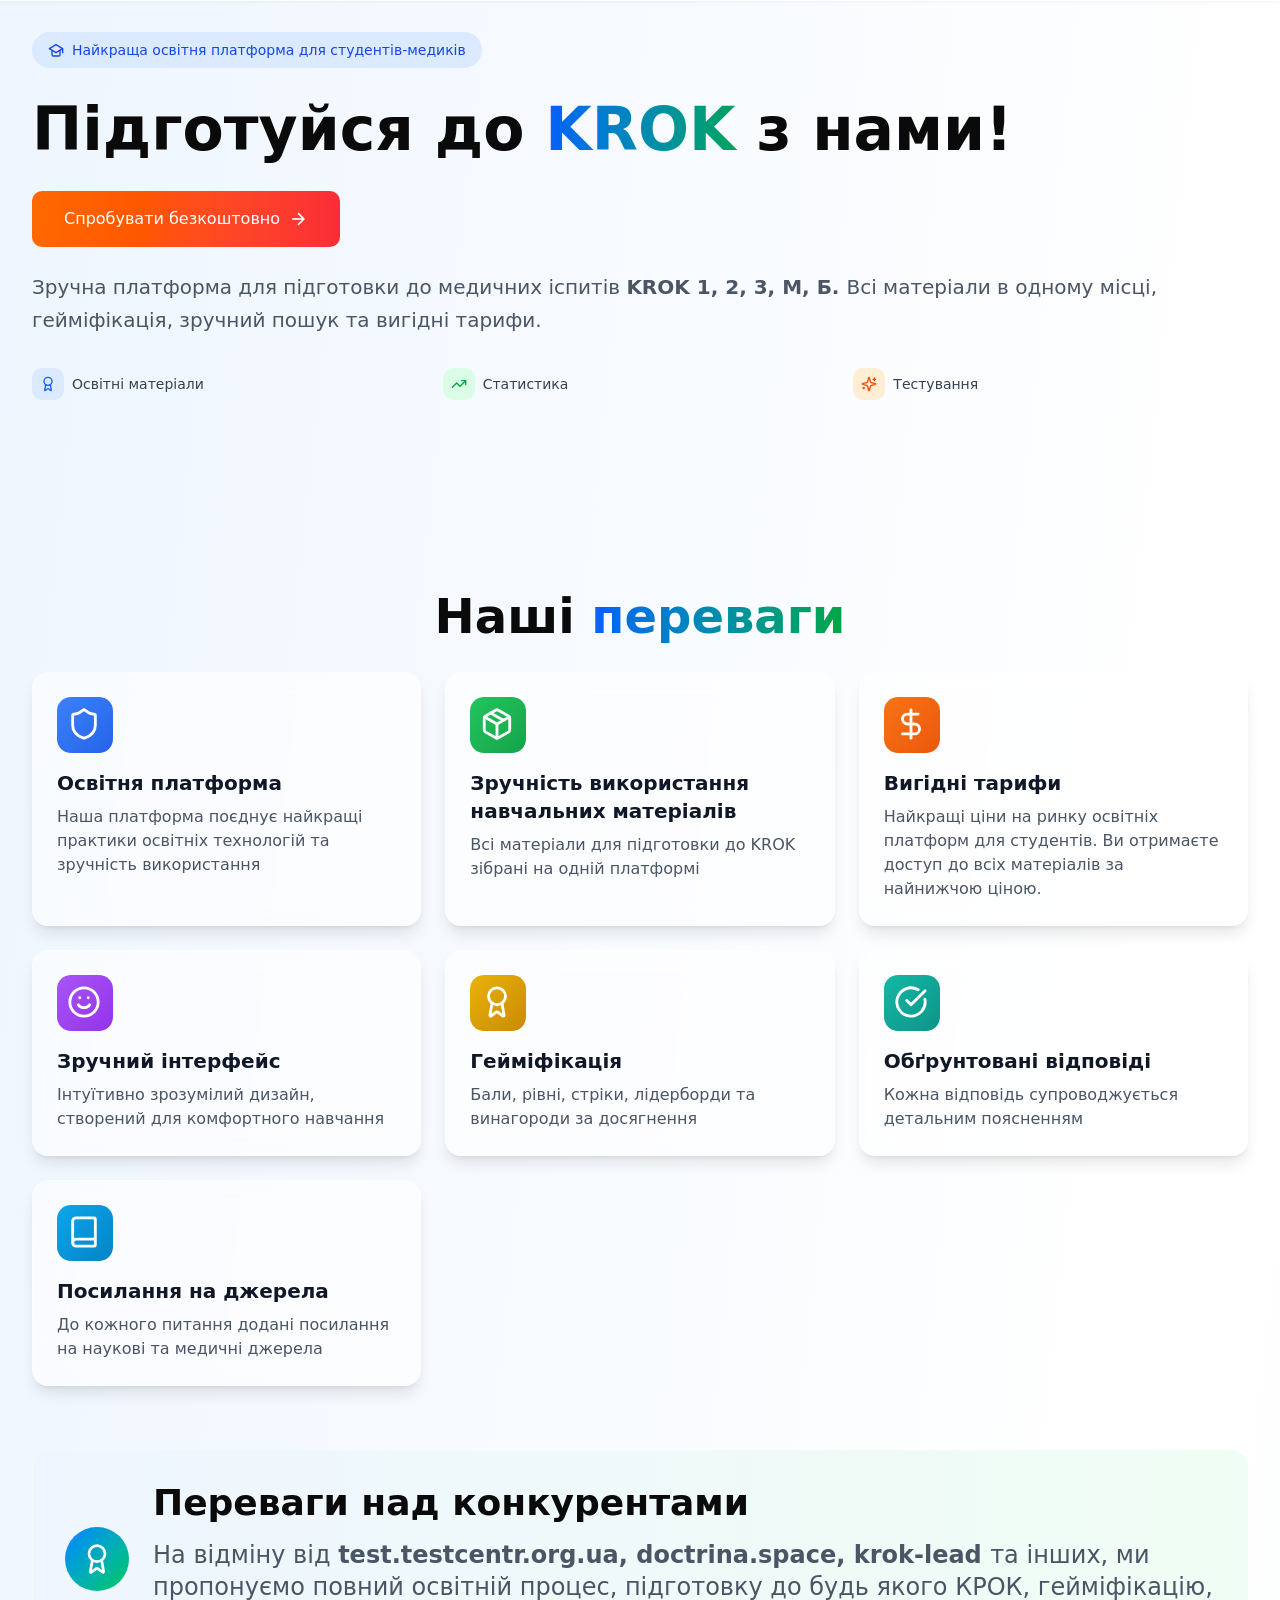
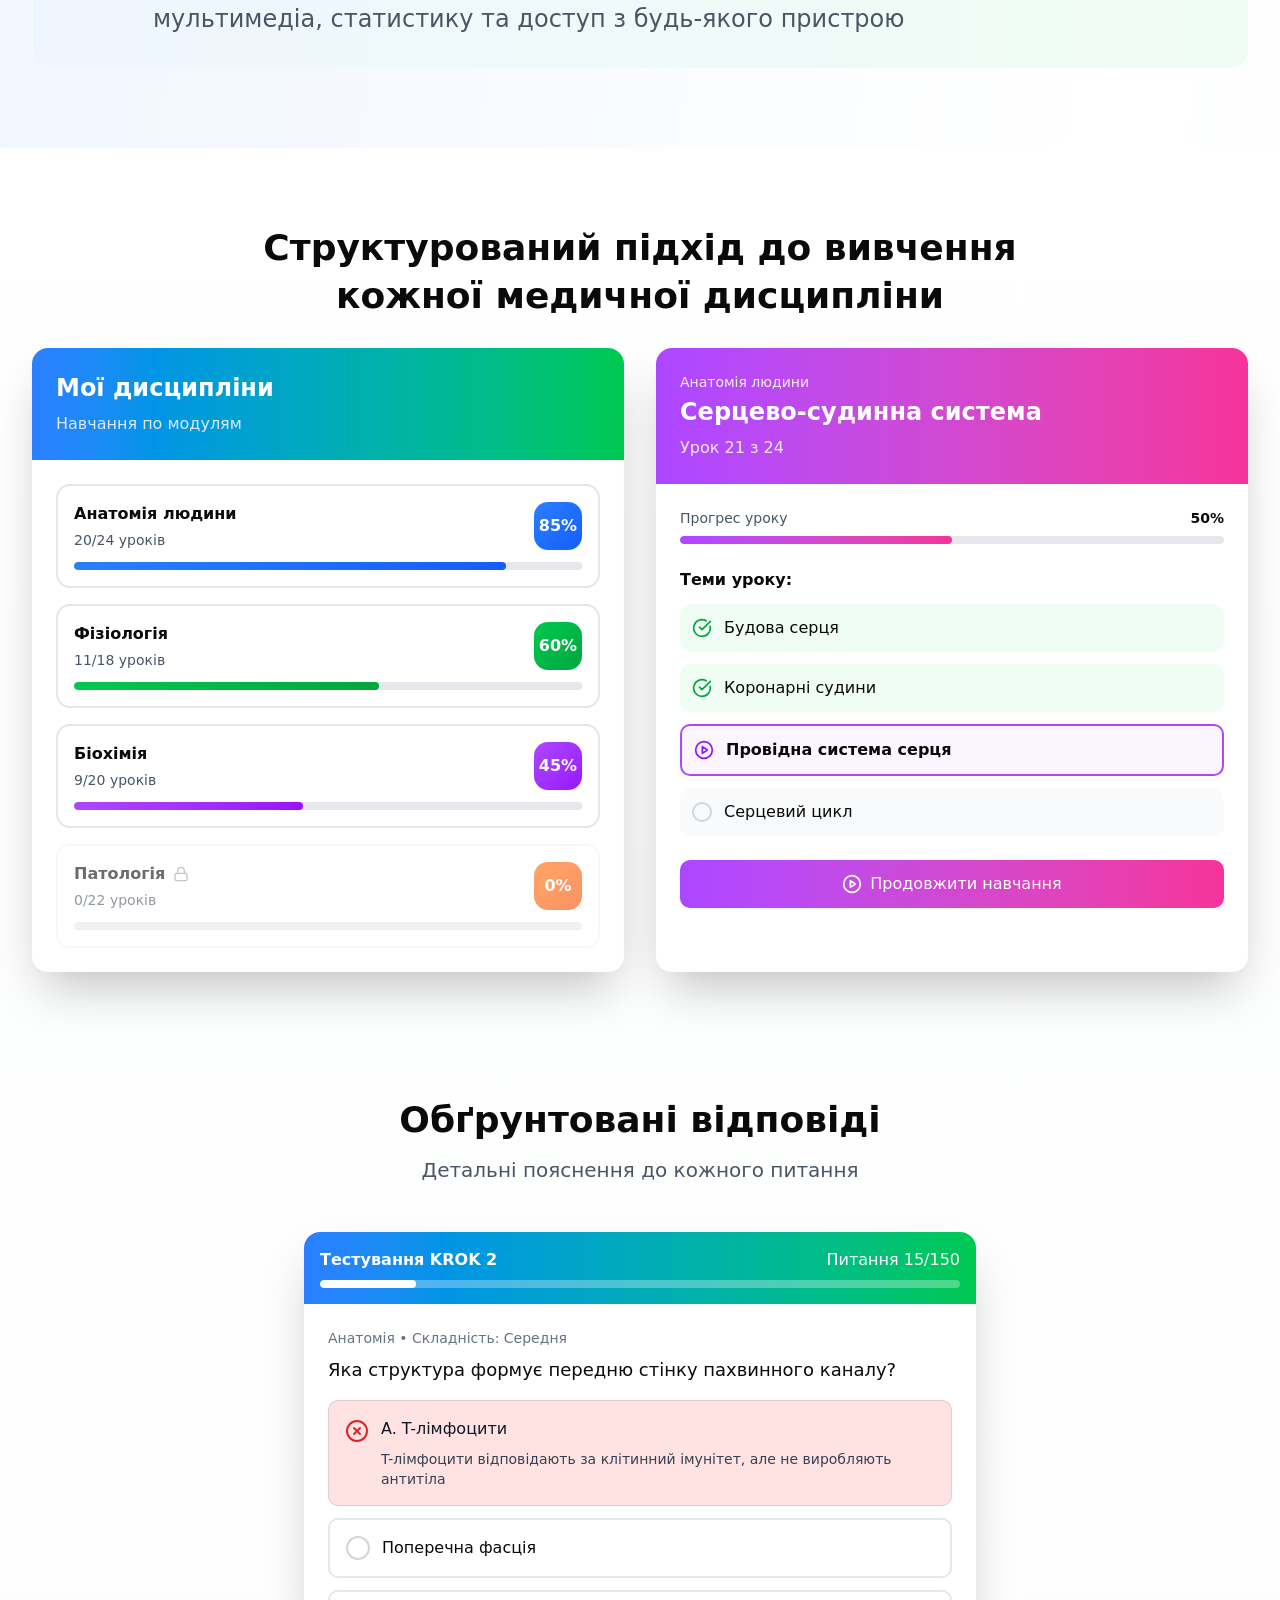
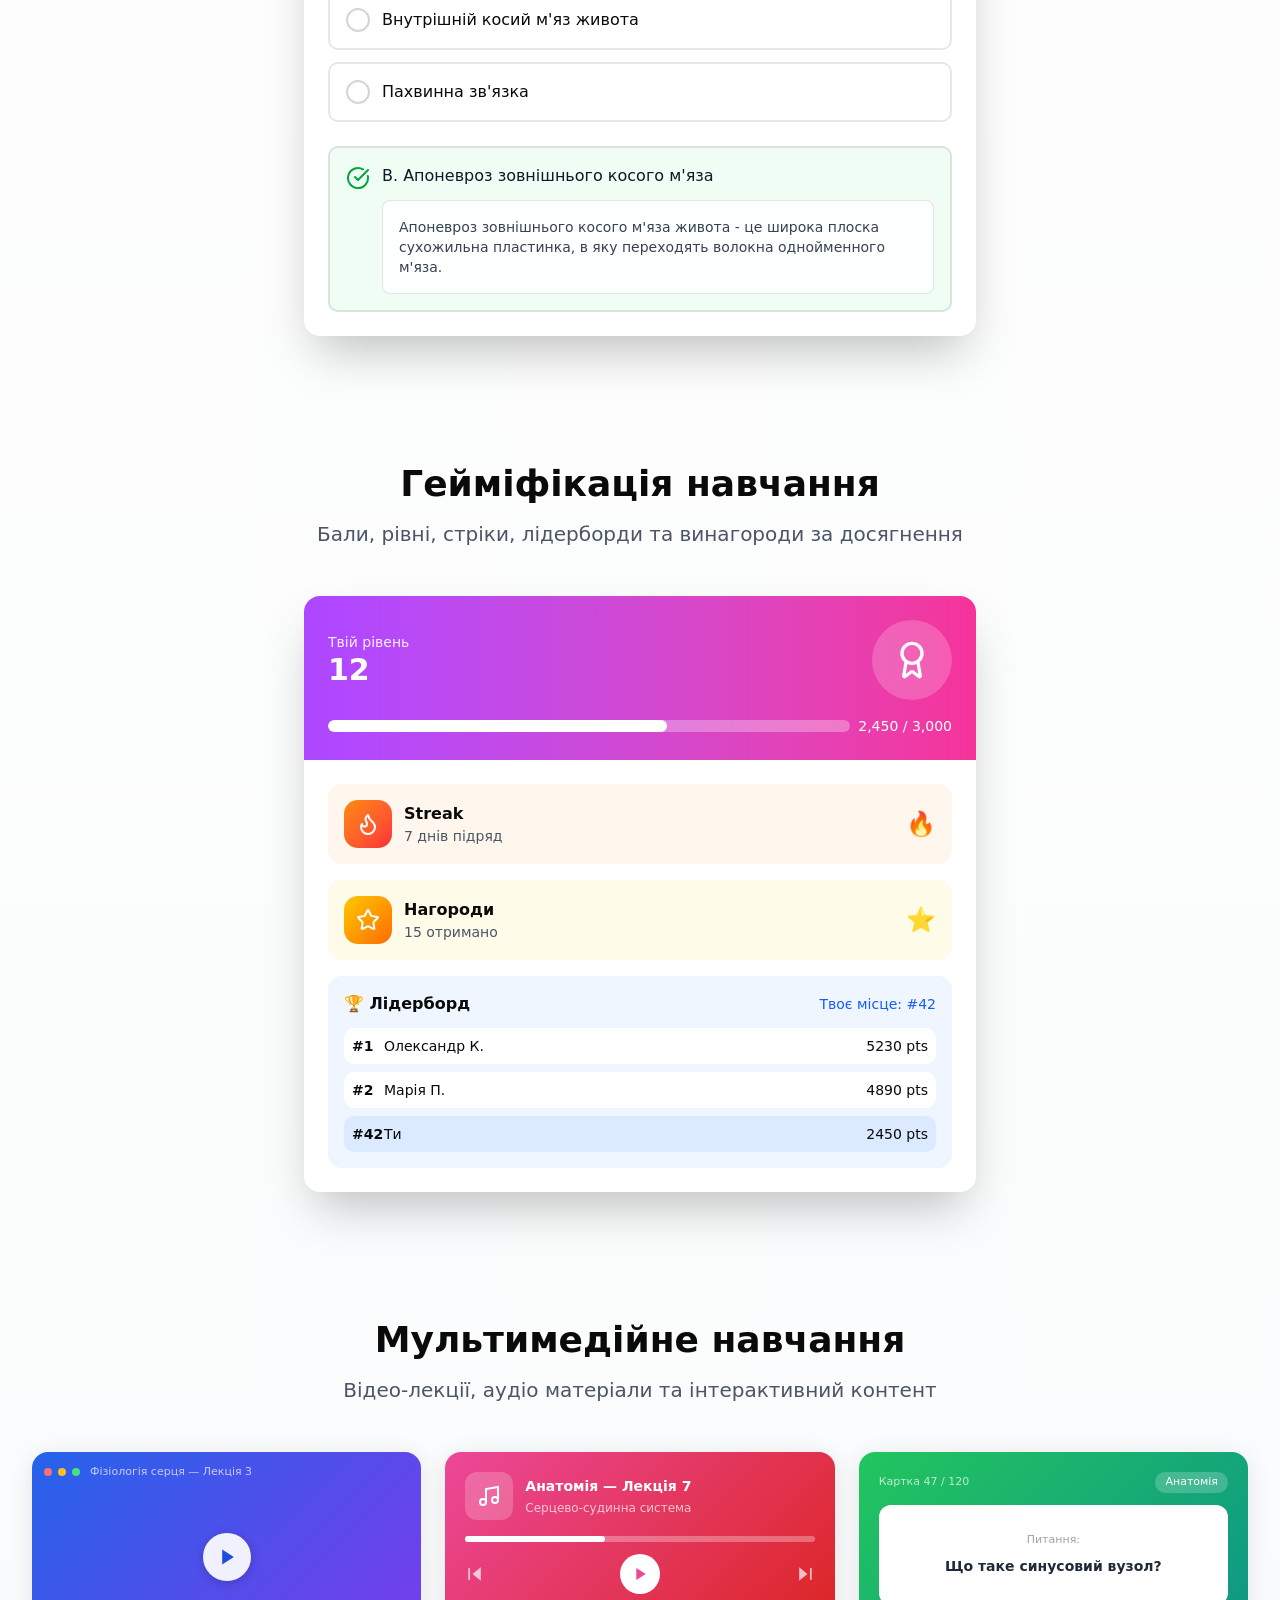
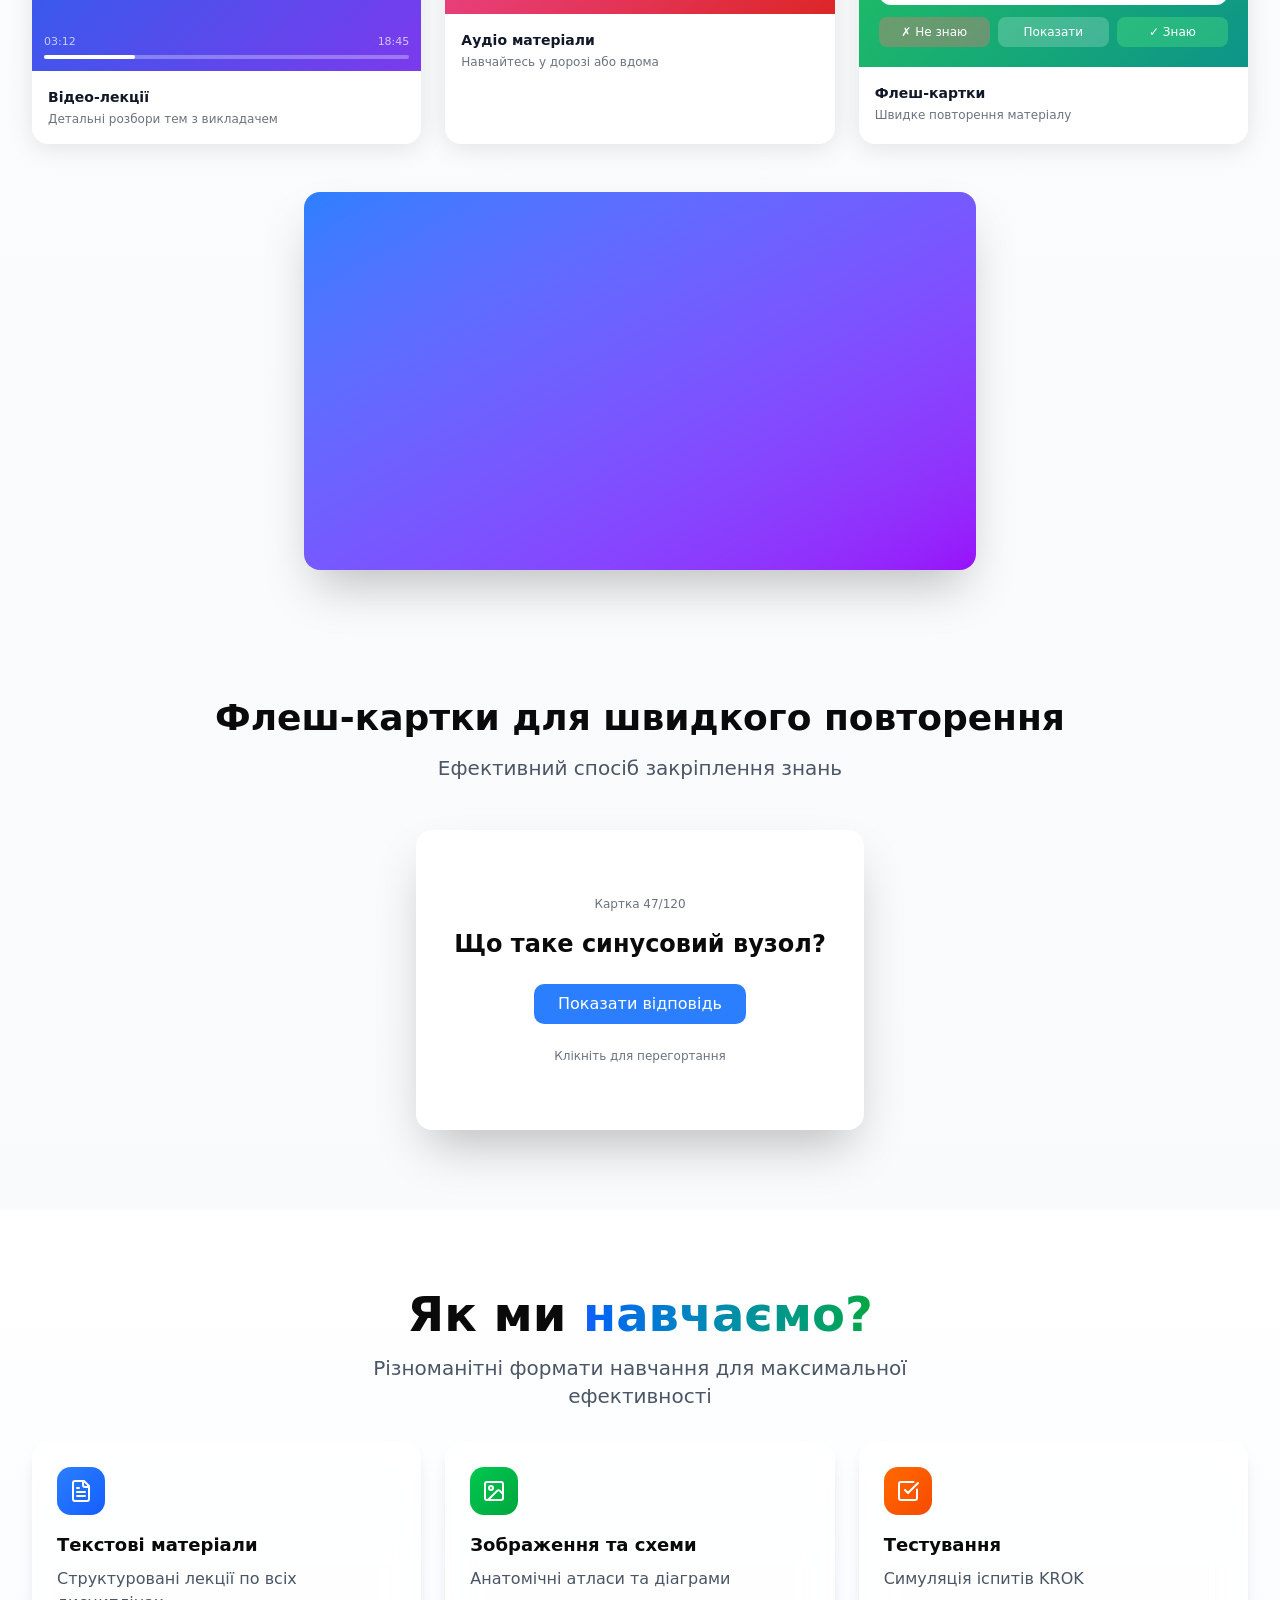
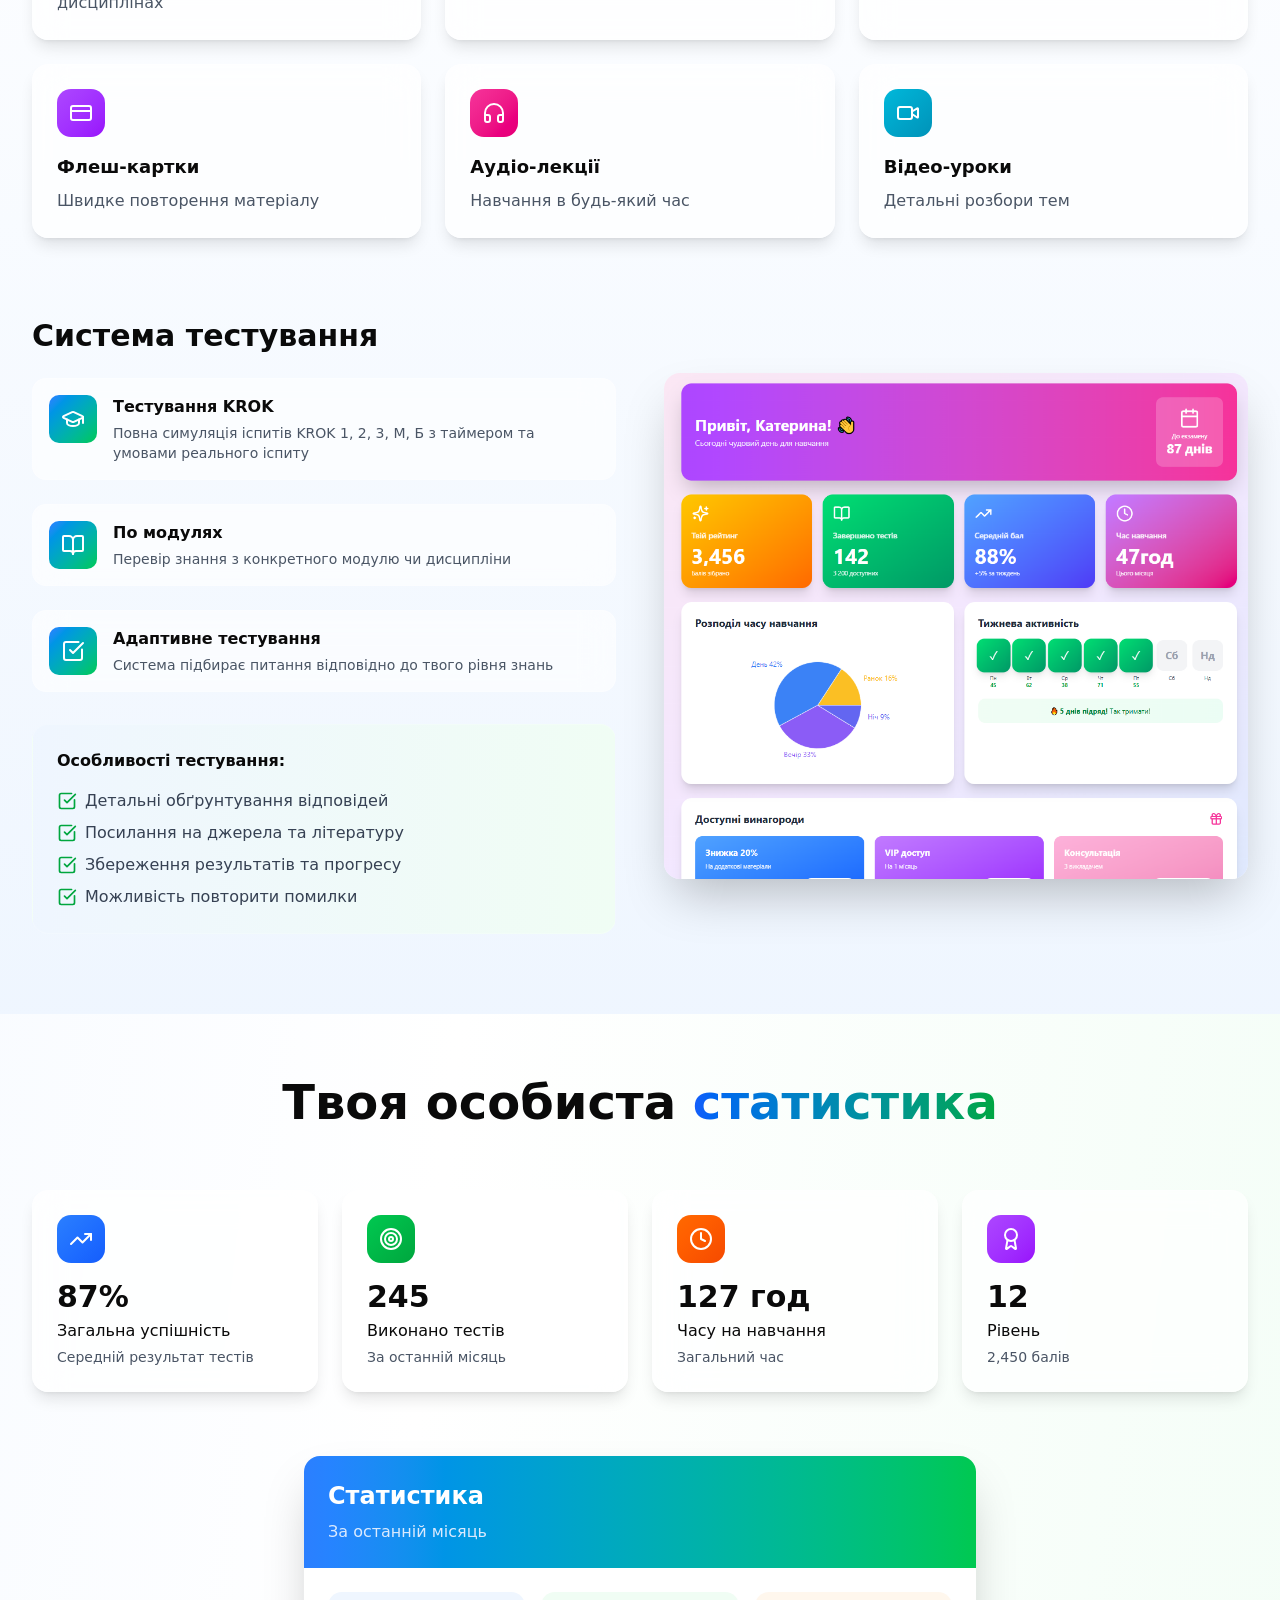
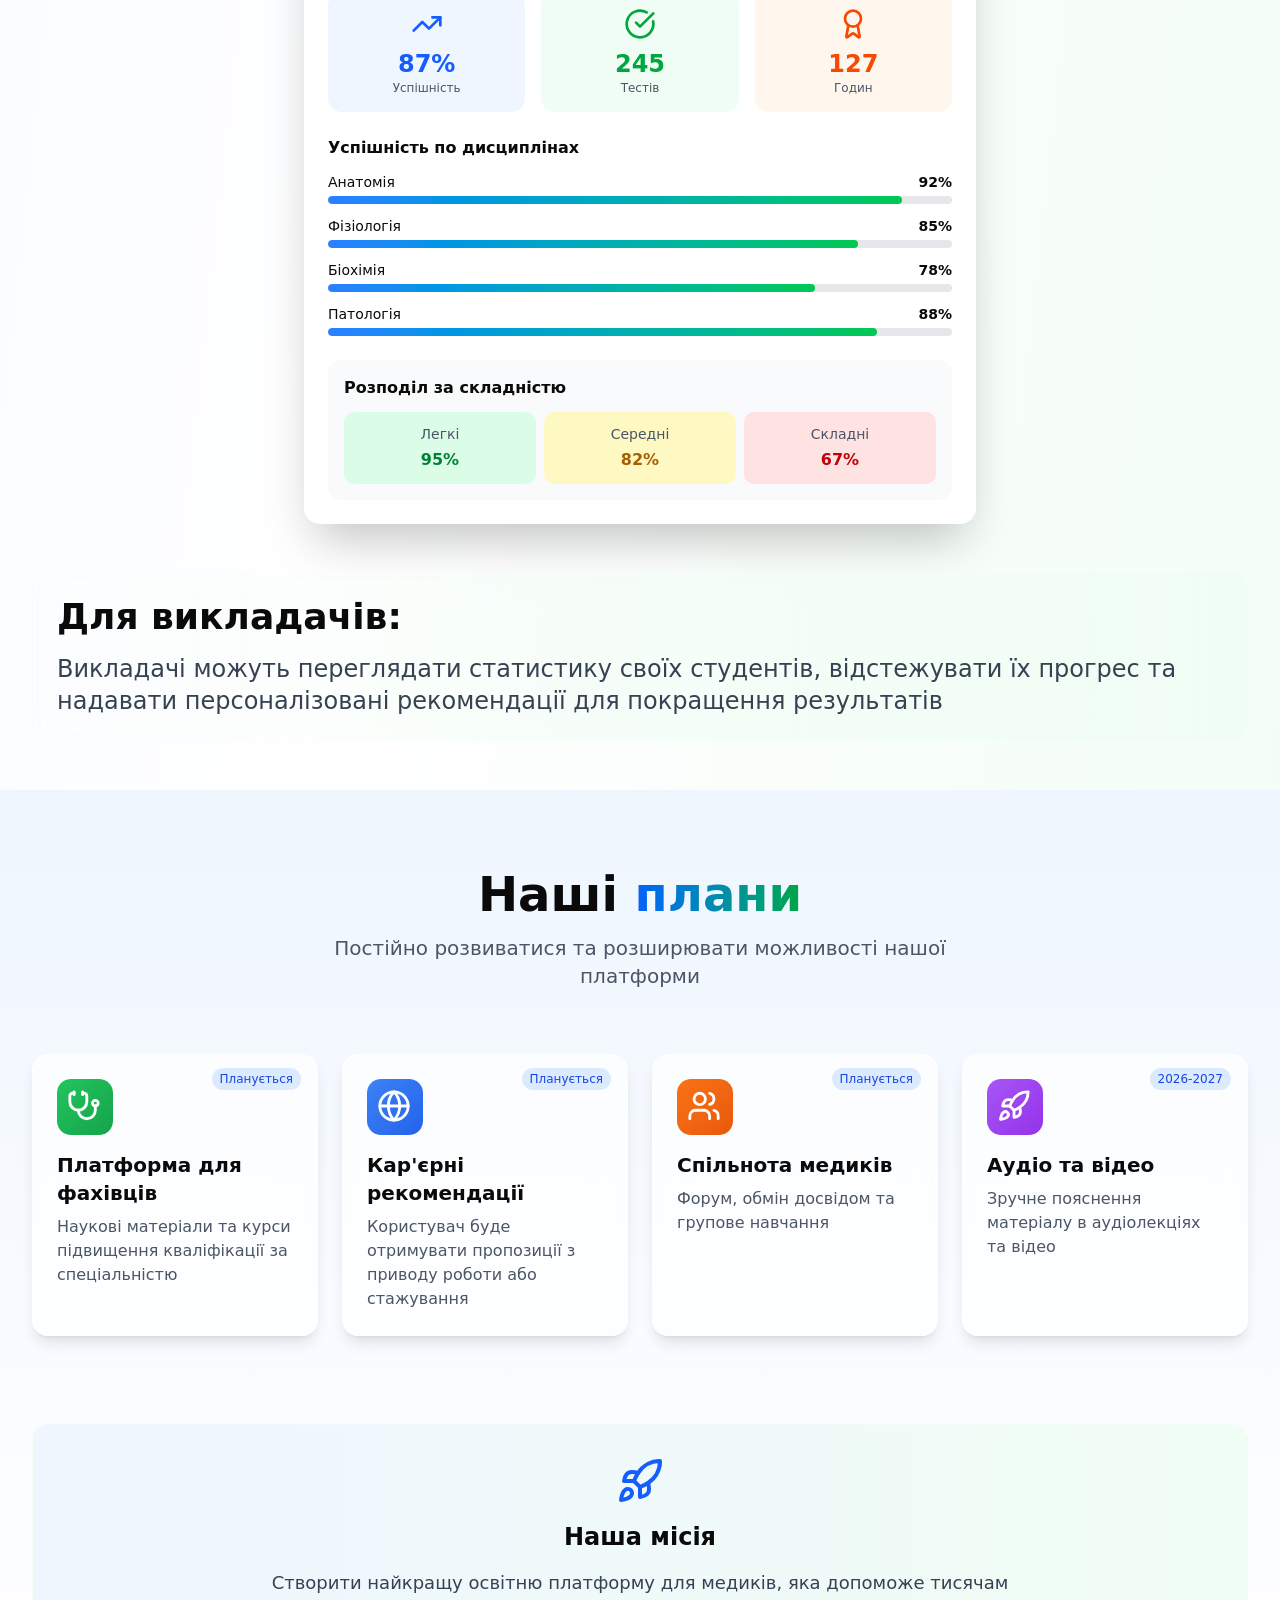
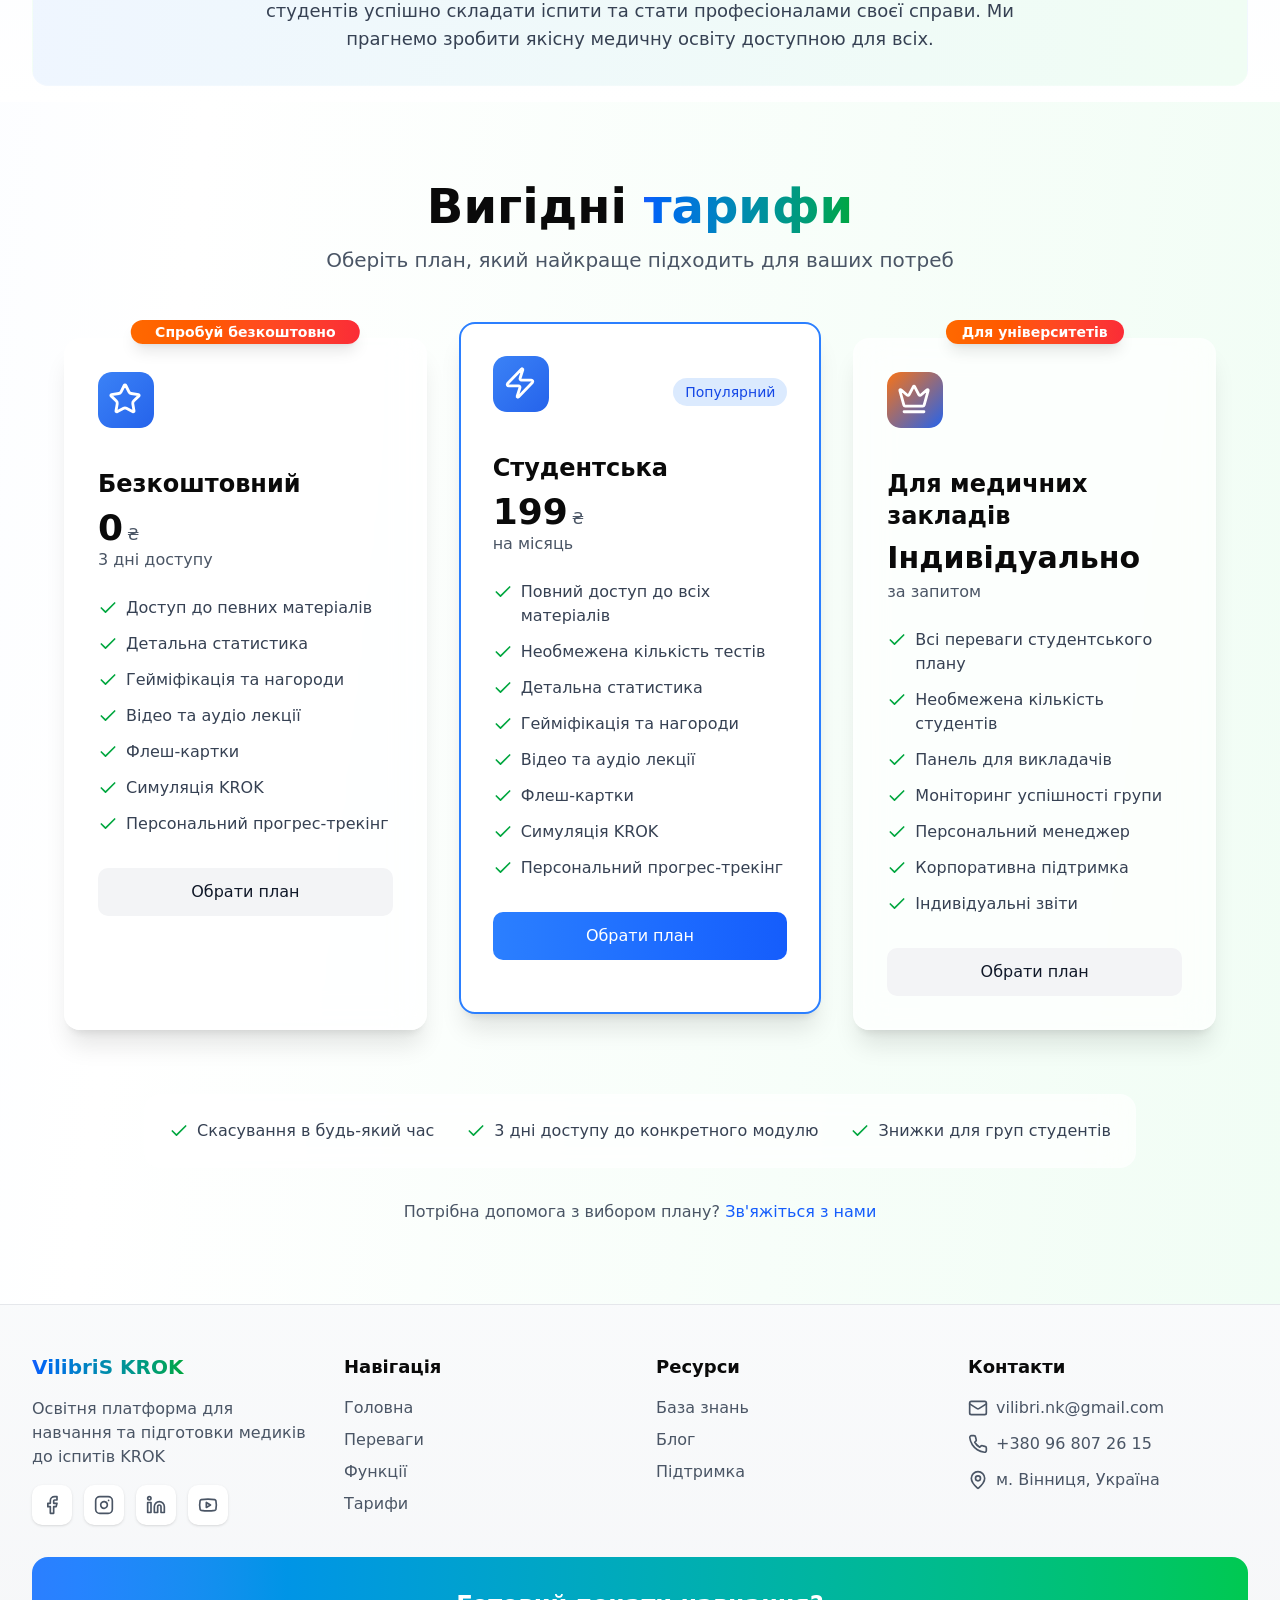
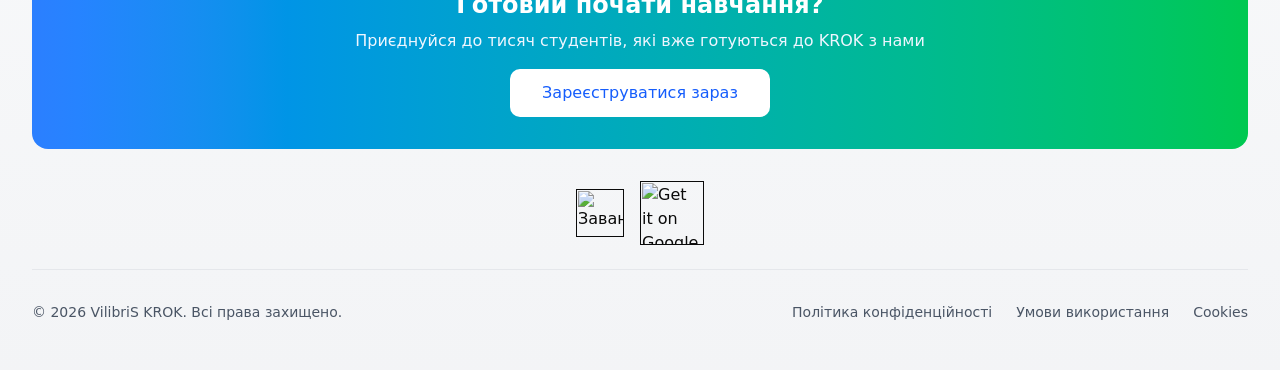
==== commit d0dbb847: "first commi11t" ====
--- a/index.html
+++ b/index.html
@@ -478,7 +478,7 @@
                             </svg>
                           </g>
                         </svg>
-                        <h3 class="text-xl font-bold mb-2 text-gray-900">
+                        <h3 class="   text-xl font-bold mb-2 text-gray-900">
                           Обґрунтовані відповіді
                         </h3>
                         <p class="text-gray-600">
@@ -792,7 +792,7 @@
                   <div style=" gap: 32px; align-items: start; justify-content: center;">
 
                     <div>
-                      <div class="flex justify-center text-center mb-12">
+                      <div class="text-center mb-12">
                         <h3 class="text-3xl lg:text-4xl font-bold mb-4">
                           Обґрунтовані відповіді
                         </h3>
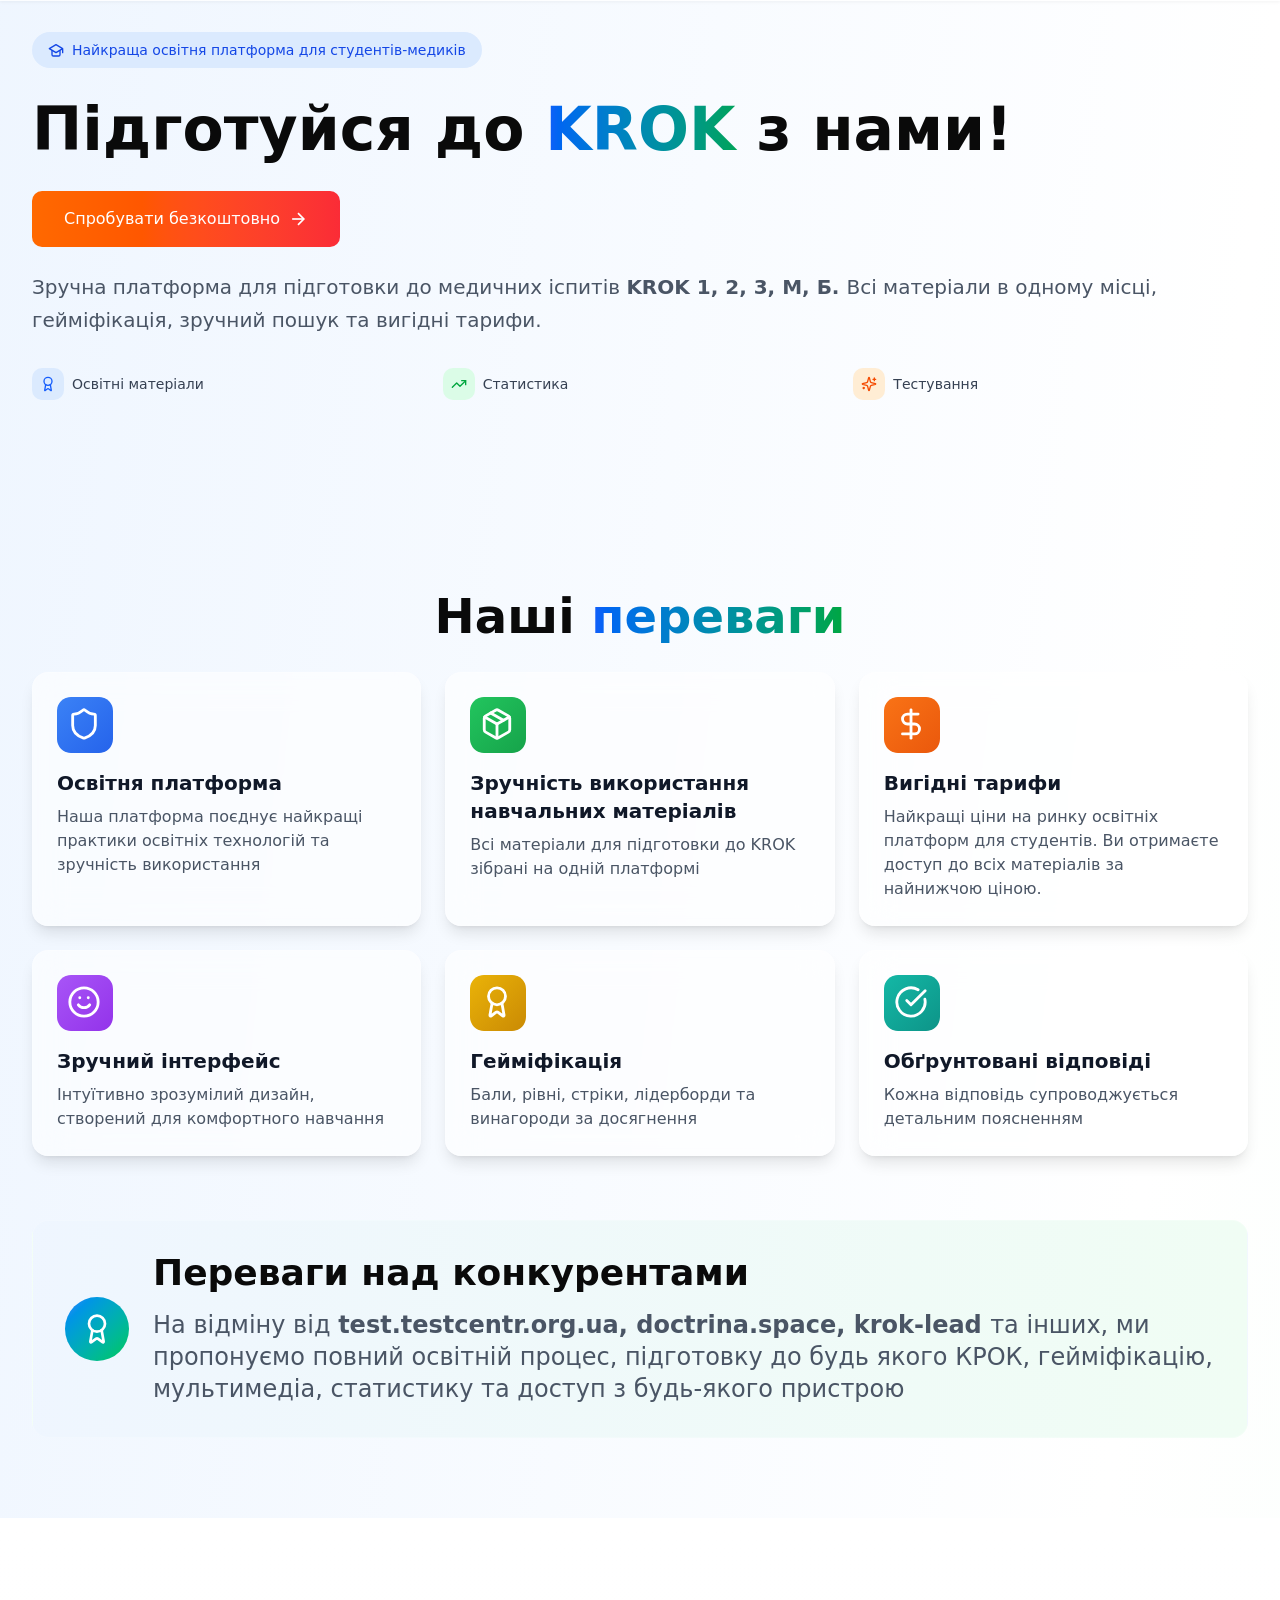
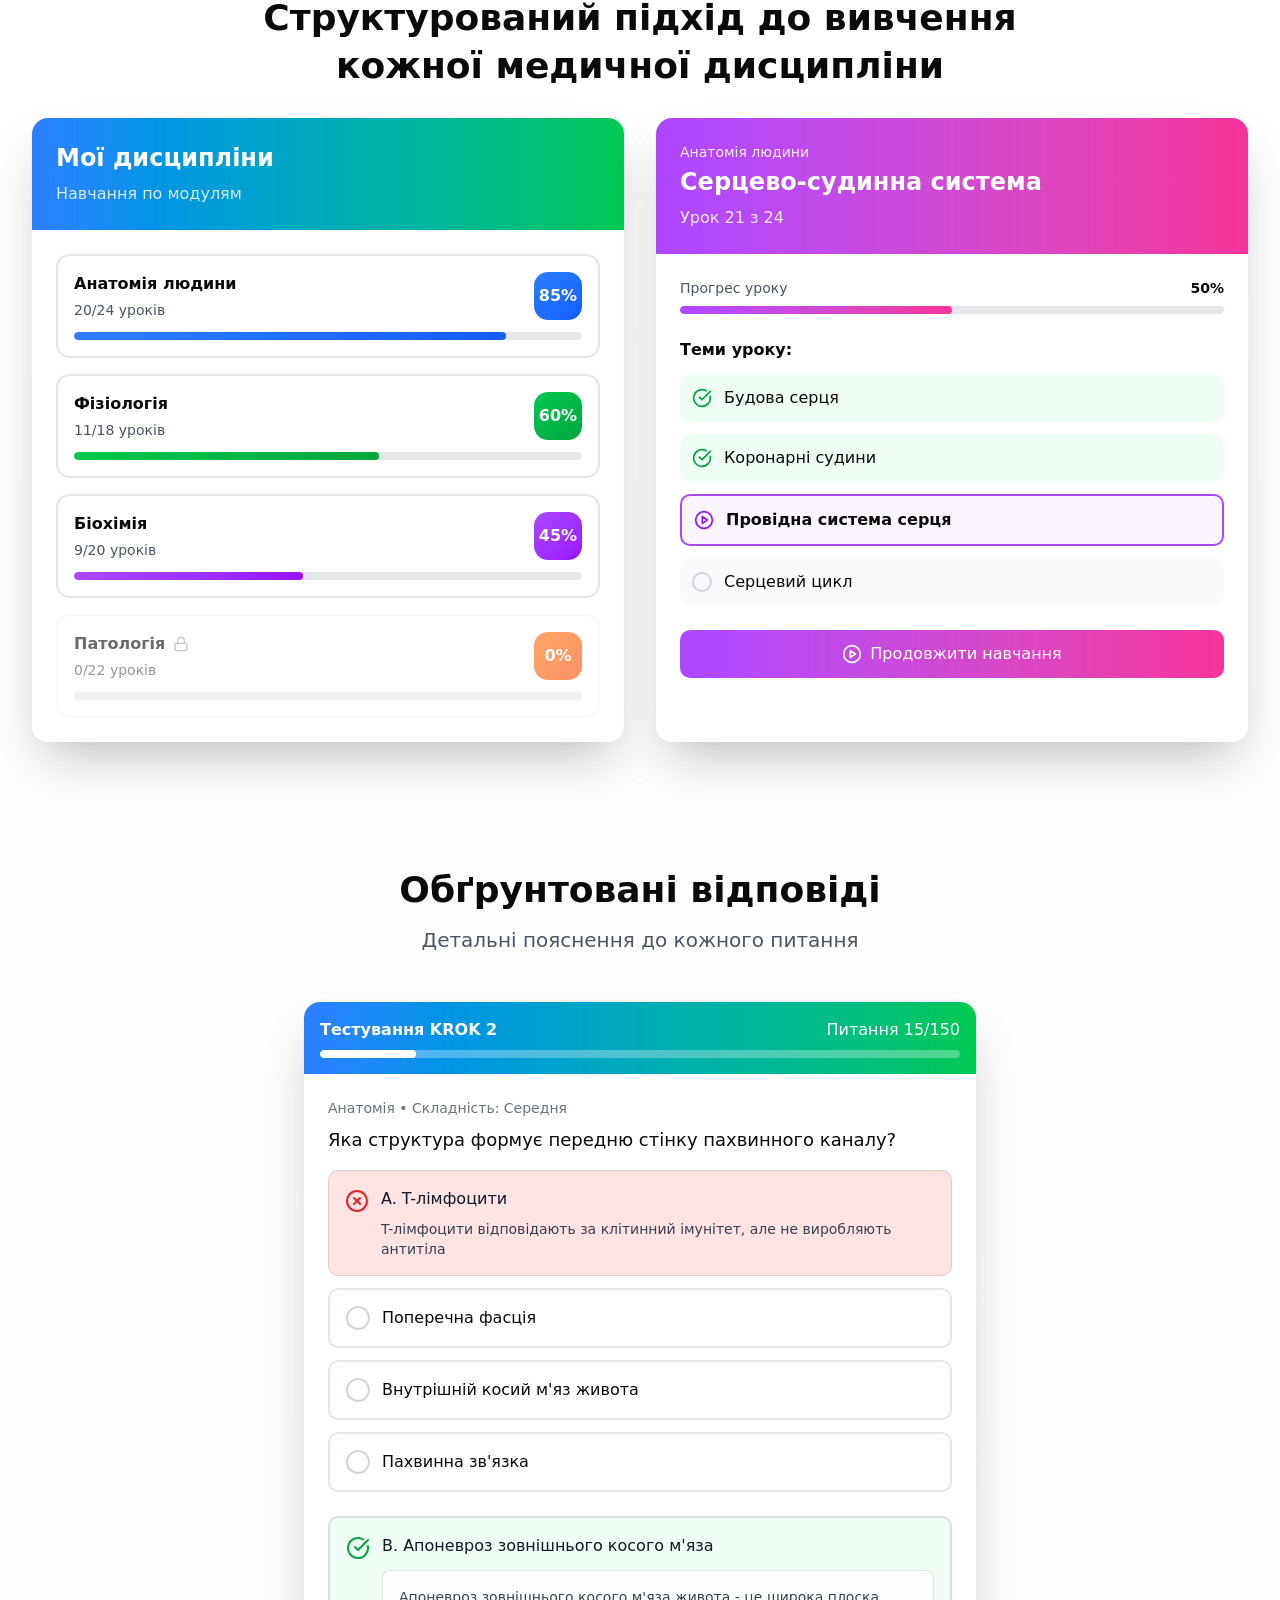
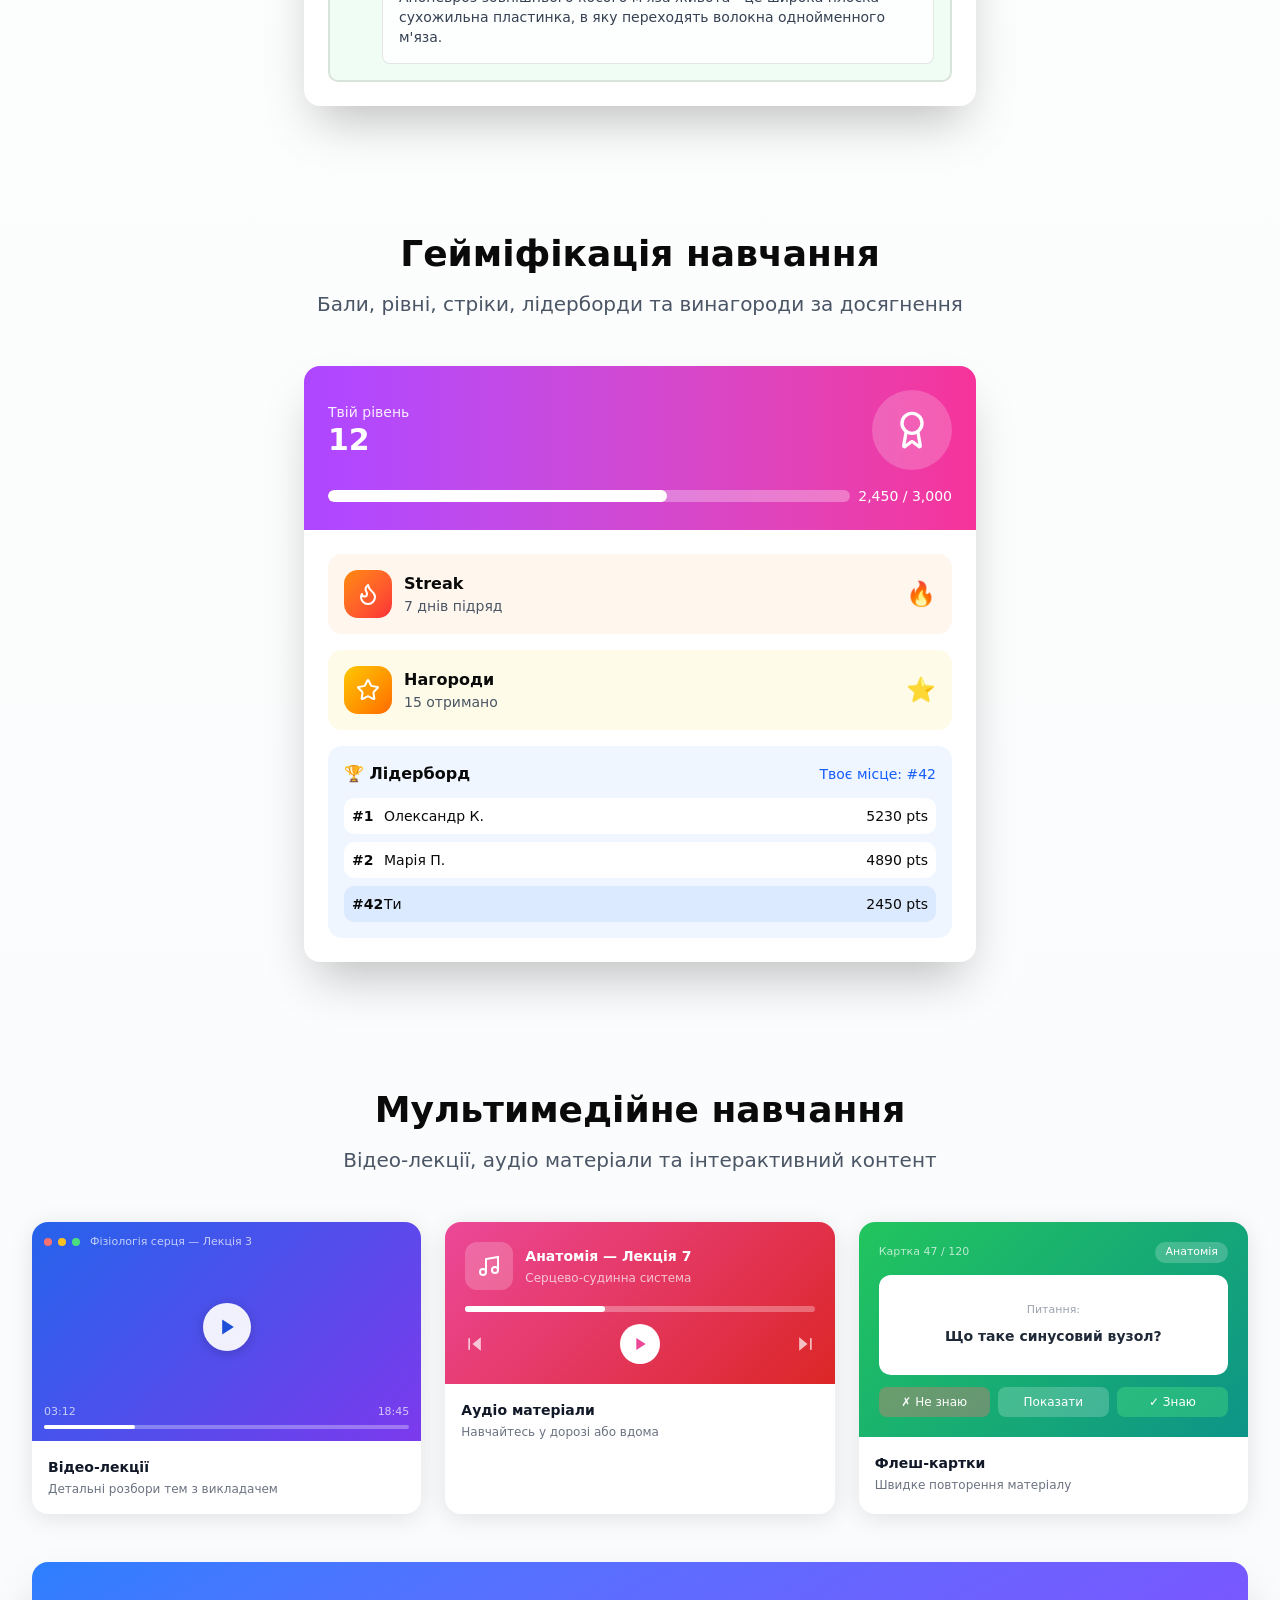
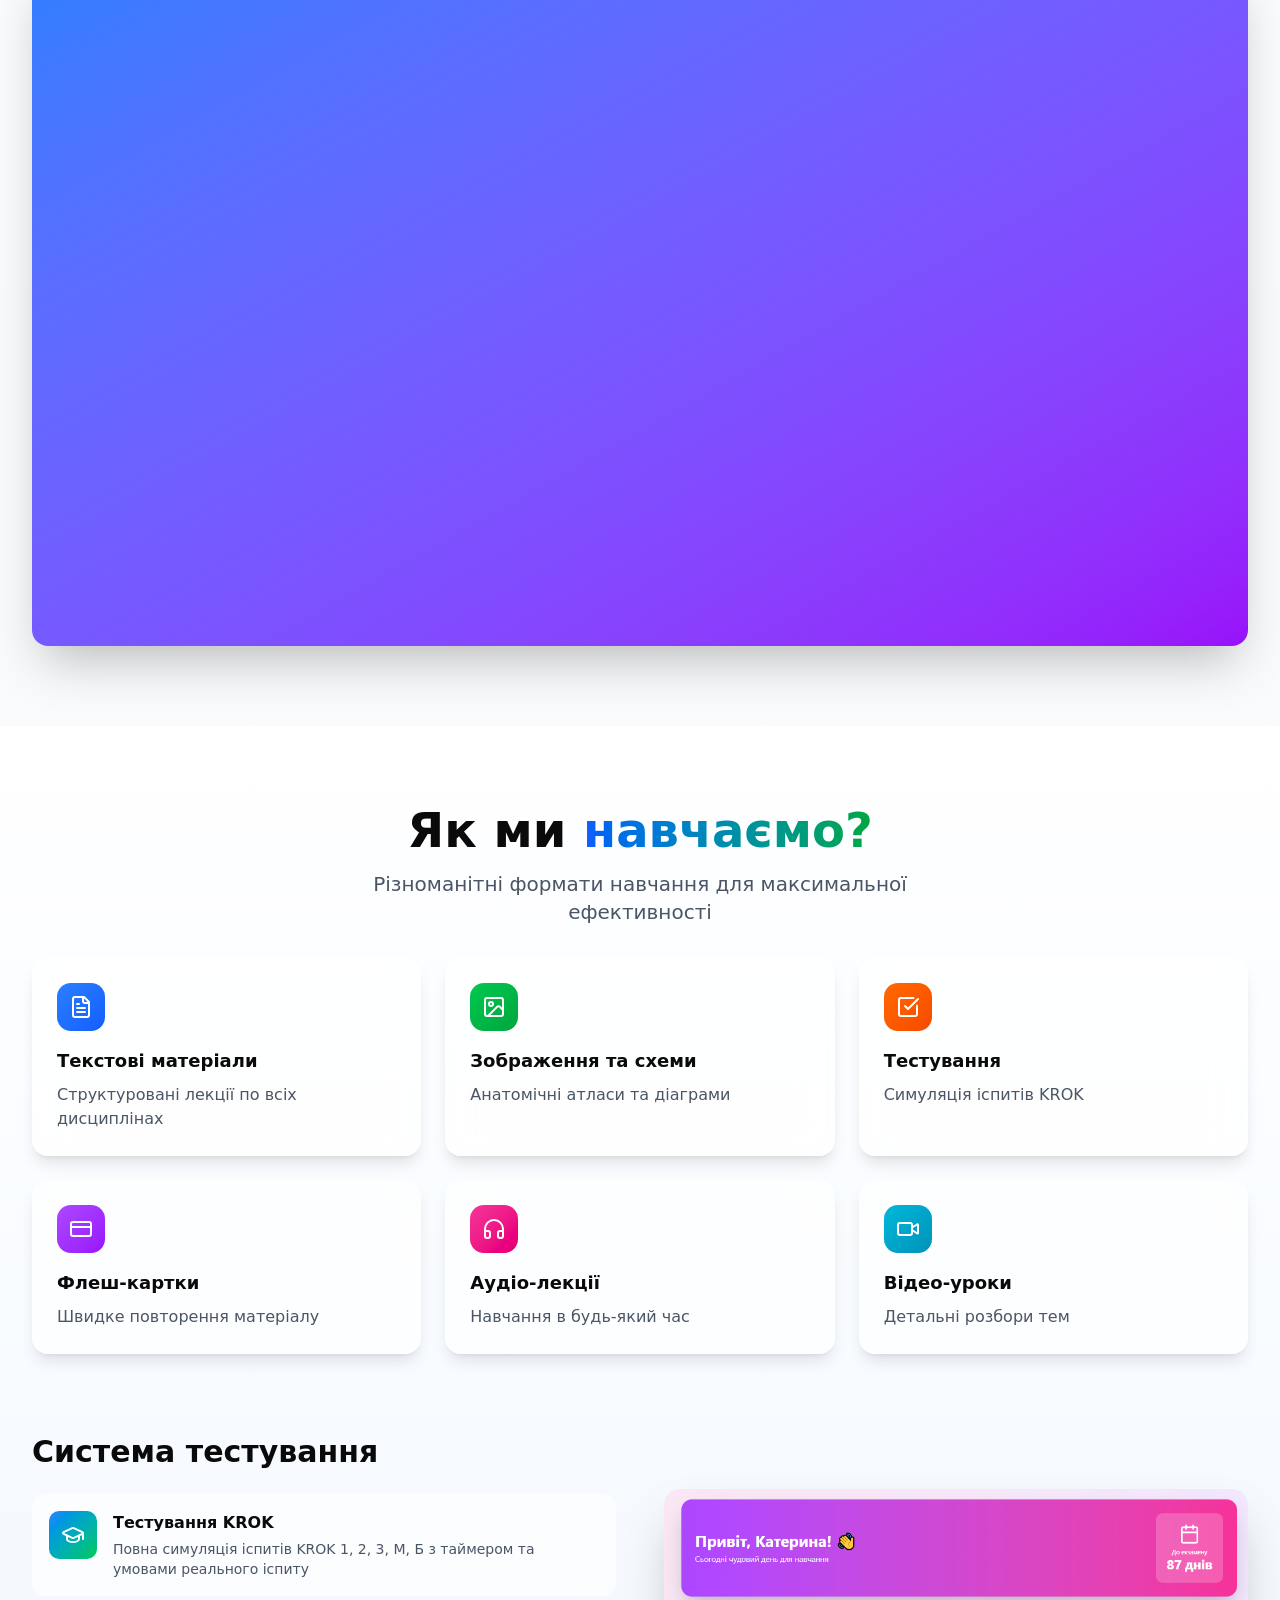
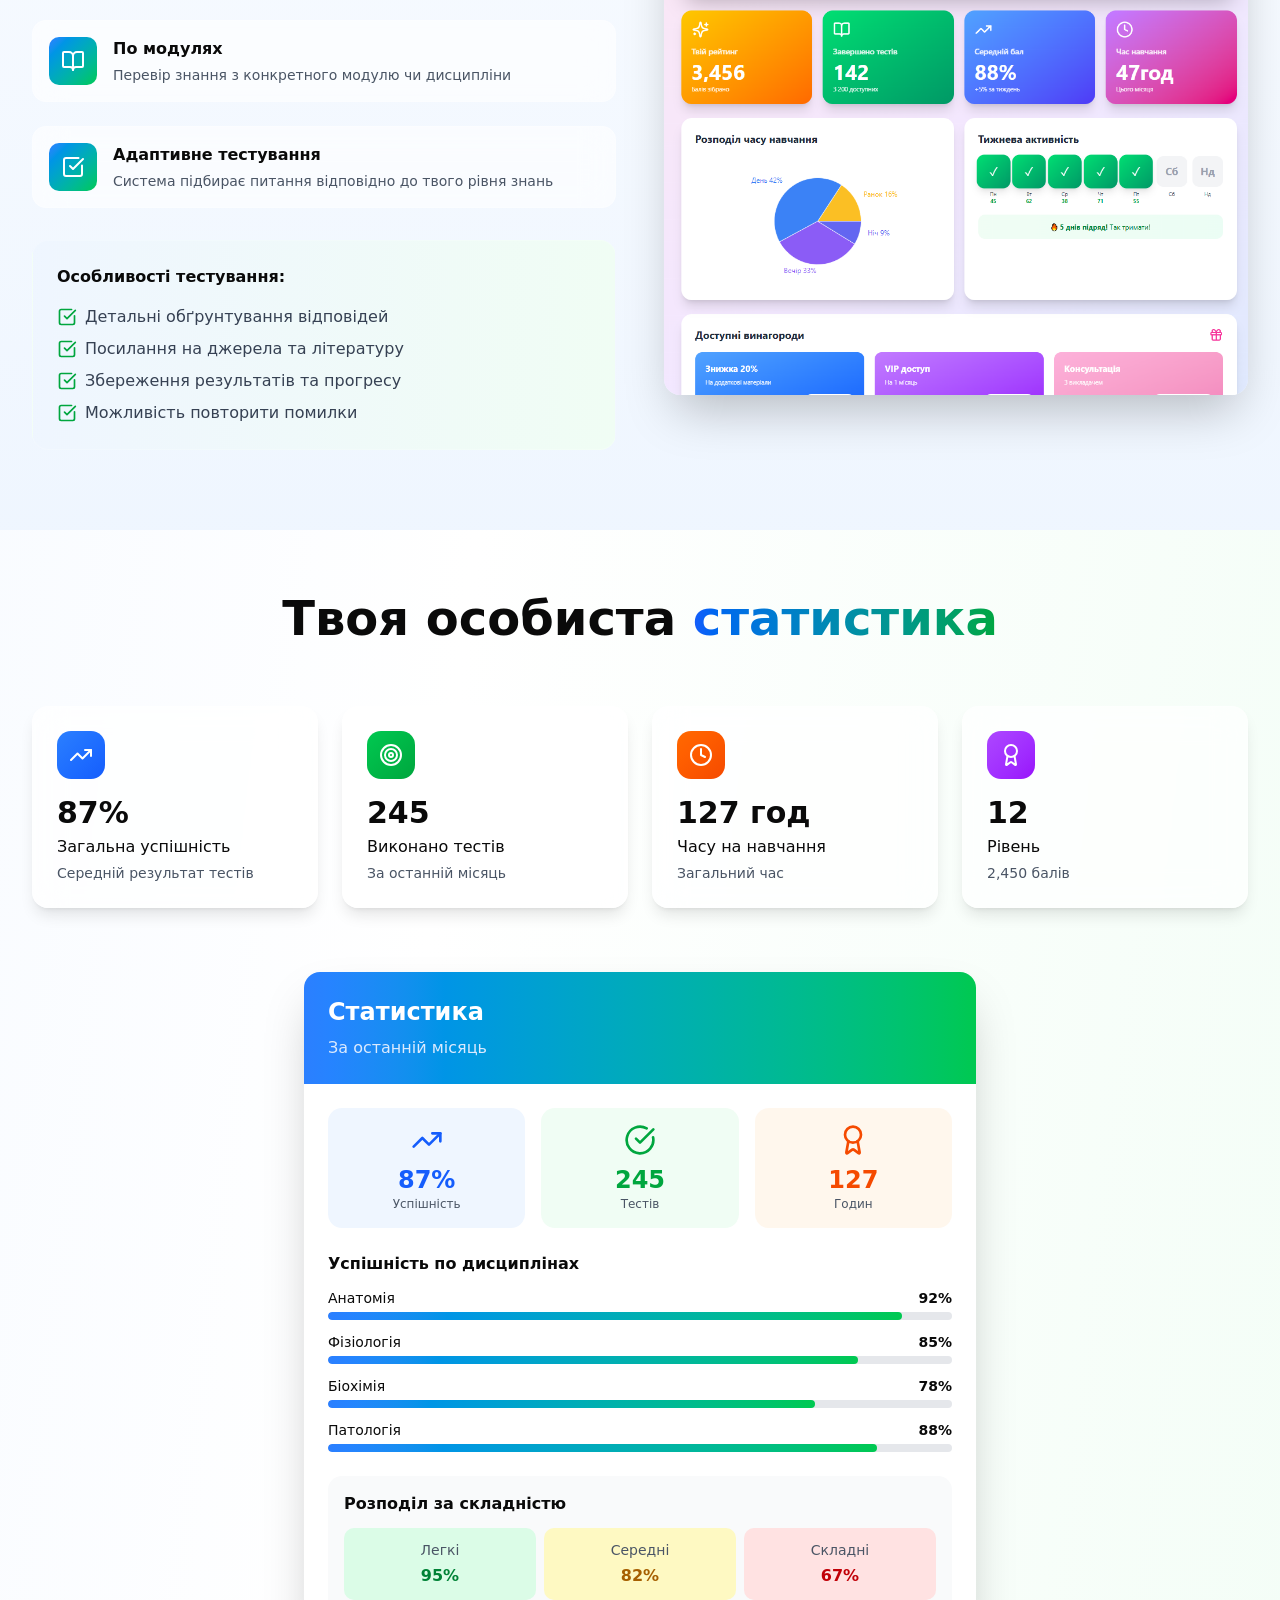
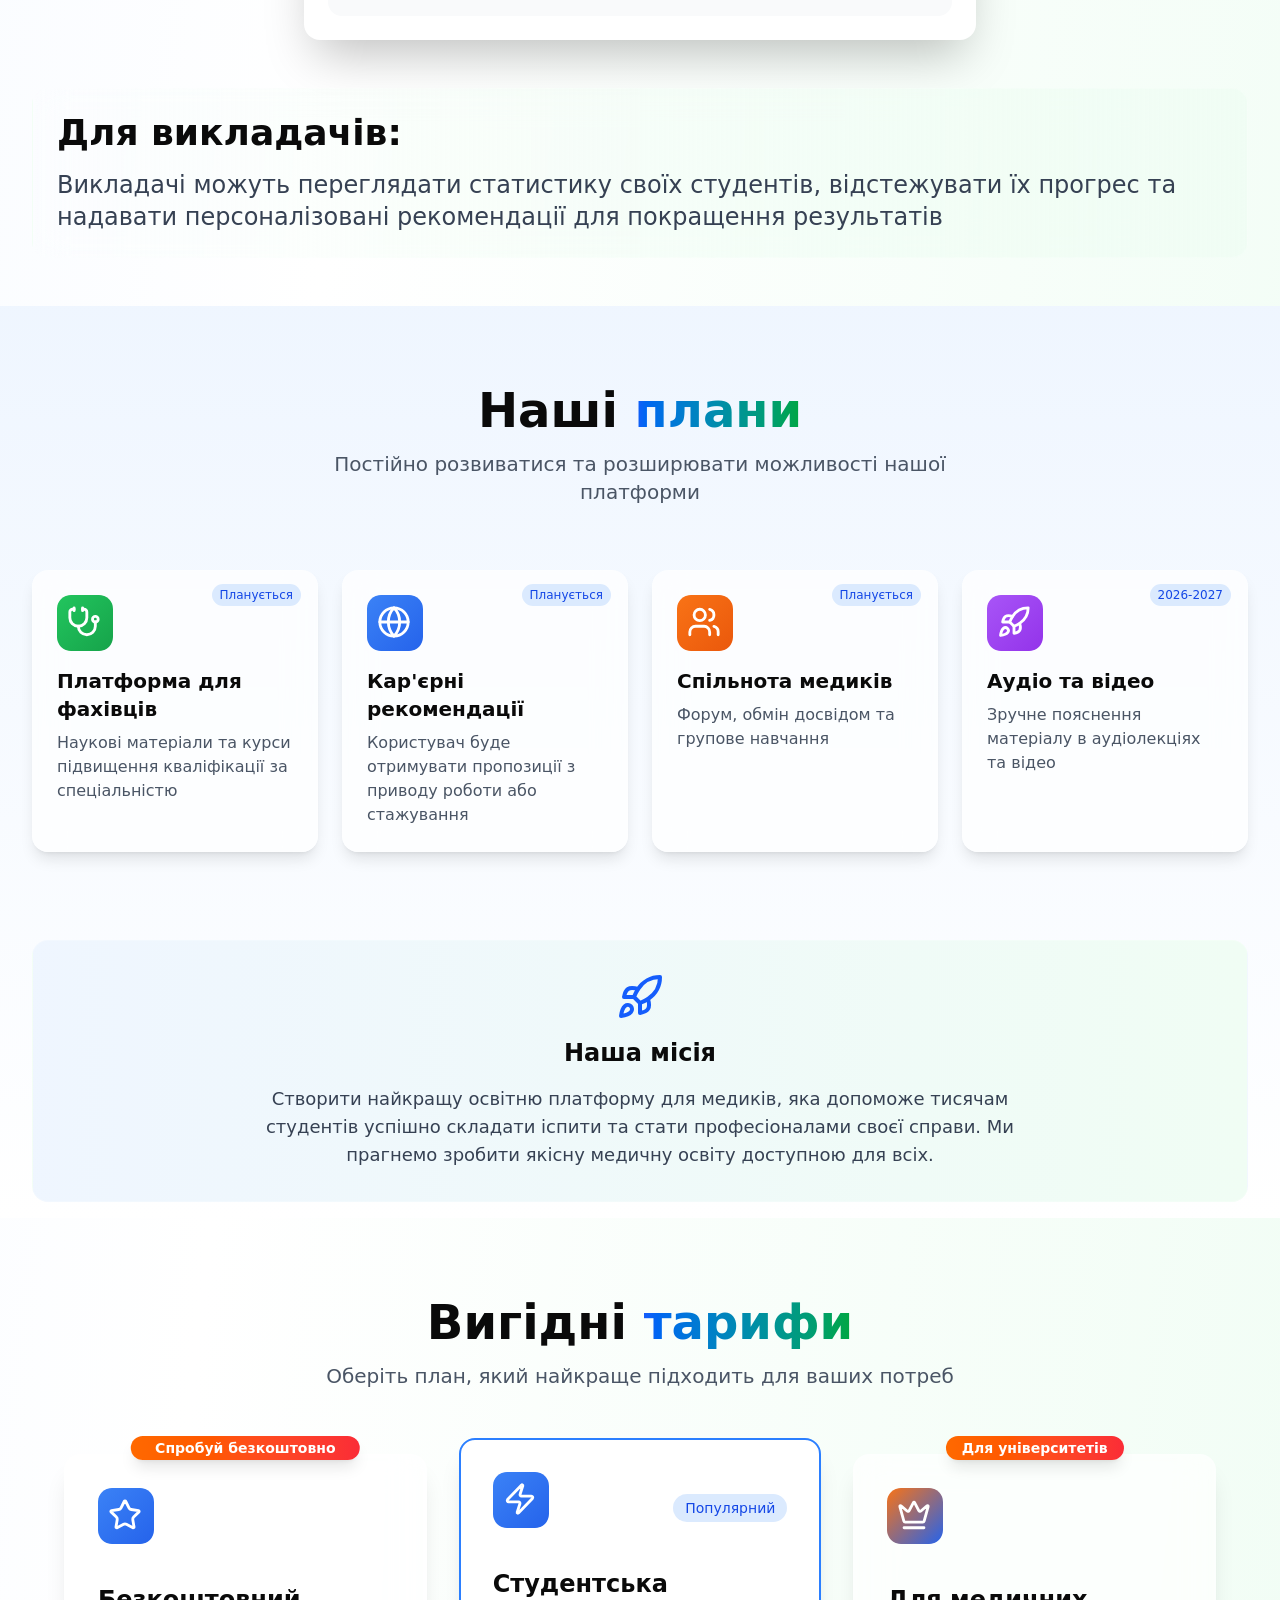
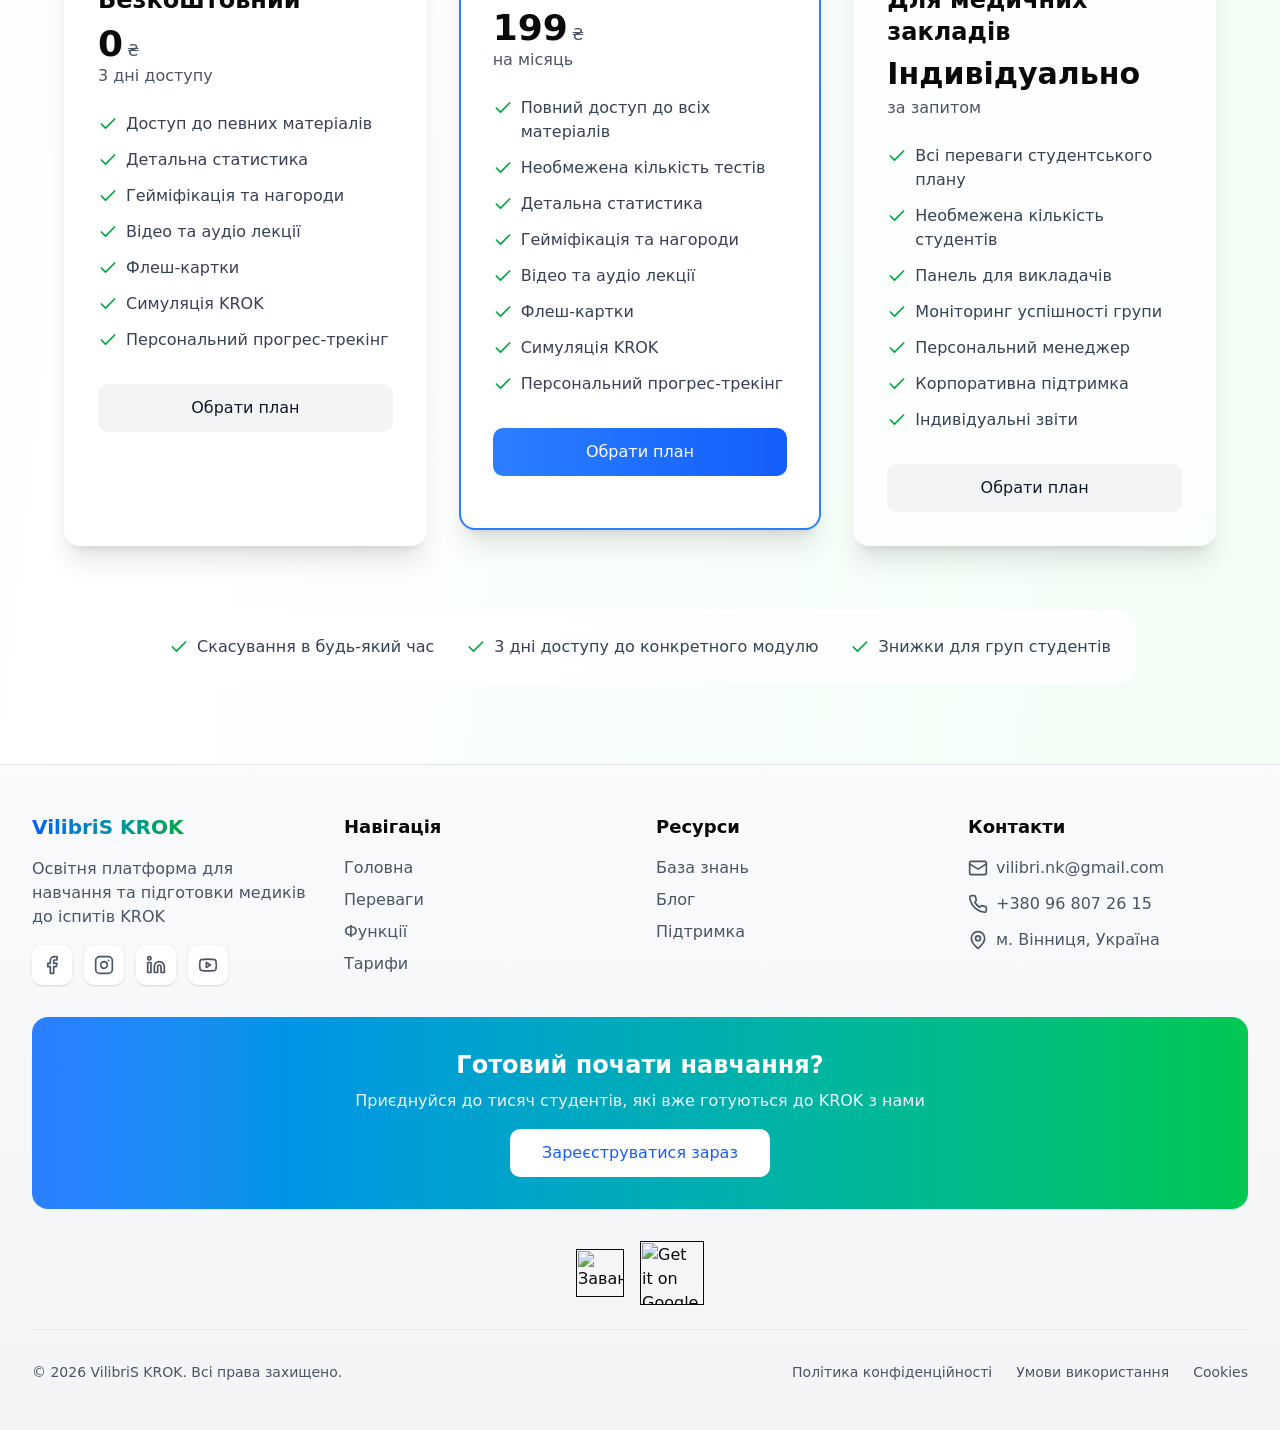
==== commit 0a65946c: "first commi11t1" ====
--- a/index.html
+++ b/index.html
@@ -106,6 +106,38 @@
       -webkit-background-clip: text;
       -webkit-text-fill-color: transparent;
     }
+
+    /* Адаптивна сітка для блоків мультимедіа */
+    .media-cards-grid {
+      display: grid;
+      grid-template-columns: repeat(3, 1fr);
+      gap: 24px;
+      margin-top: 40px;
+      margin-bottom: 48px;
+    }
+
+    @media (max-width: 767px) {
+      .media-cards-grid {
+        grid-template-columns: 1fr;
+        gap: 16px;
+      }
+
+      /* Відео контейнер на мобільному — повна ширина */
+      .media-video-wrap {
+        padding: 0 0 16px 0;
+      }
+
+      /* Заголовок секції зменшуємо */
+      .media-section-title {
+        font-size: 1.5rem !important;
+      }
+    }
+
+    @media (min-width: 768px) and (max-width: 1023px) {
+      .media-cards-grid {
+        grid-template-columns: repeat(2, 1fr);
+      }
+    }
   </style>
 </head>
 
@@ -486,39 +518,7 @@
                         </p>
                       </div>
                     </div>
-                    <div class="group">
-                      <div
-                        class="h-full p-6 rounded-2xl backdrop-blur-lg bg-white/60 border border-white/20 shadow-lg hover:shadow-xl transition-all hover:-translate-y-1">
-                        <svg
-                          class="w-14 h-14 rounded-xl mb-4 group-hover:scale-110 transition-transform flex items-center justify-center"
-                          fill="none" height="56" viewbox="0 0 56 56" width="56" xmlns="http://www.w3.org/2000/svg">
-                          <rect fill="url(#grad5b)" height="56" rx="12" width="56">
-                          </rect>
-                          <defs>
-                            <lineargradient id="grad5b" x1="0%" x2="100%" y1="0%" y2="100%">
-                              <stop offset="0%" stop-color="#0ea5e9">
-                              </stop>
-                              <stop offset="100%" stop-color="#0284c7">
-                              </stop>
-                            </lineargradient>
-                          </defs>
-                          <g transform="translate(10,10)">
-                            <svg fill="none" height="34" stroke="white" stroke-linecap="round" stroke-linejoin="round"
-                              stroke-width="2" viewbox="0 0 24 24" width="34" xmlns="http://www.w3.org/2000/svg">
-                              <path
-                                d="M4 19.5v-15A2.5 2.5 0 0 1 6.5 2H19a1 1 0 0 1 1 1v18a1 1 0 0 1-1 1H6.5a1 1 0 0 1 0-5H20">
-                              </path>
-                            </svg>
-                          </g>
-                        </svg>
-                        <h3 class="text-xl font-bold mb-2 text-gray-900">
-                          Посилання на джерела
-                        </h3>
-                        <p class="text-gray-600">
-                          До кожного питання додані посилання на наукові та медичні джерела
-                        </p>
-                      </div>
-                    </div>
+
 
                   </div>
                   <div
@@ -1097,8 +1097,7 @@
                       </p>
                     </div>
                     <!-- Три блоки: відео, аудіо, флеш-картки — UI превью (inline styles) -->
-                    <div style="display:grid; grid-template-columns:repeat(3,1fr); gap:24px; margin-top:40px;"
-                      class="mb-12">
+                    <div class="media-cards-grid">
 
                       <!-- ВІДЕО-ЛЕКЦІЯ -->
                       <div
@@ -1231,7 +1230,7 @@
 
                     </div>
                     <div class="flex justify-center mt-10">
-                      <div class="w-full max-w-2xl mx-auto bg-white rounded-2xl shadow-2xl overflow-hidden">
+                      <div class="w-full max-w-4xl mx-auto bg-white rounded-2xl shadow-2xl overflow-hidden">
                         <div
                           class="aspect-video bg-gradient-to-br from-blue-500 to-purple-600 relative overflow-hidden">
                           <!-- Відео: замініть src на шлях до вашого відео файлу або URL -->
@@ -1248,37 +1247,6 @@
                   </div>
 
 
-                  <div>
-                    <div class="text-center mb-12">
-                      <h3 class="text-3xl lg:text-4xl font-bold mb-4">
-                        Флеш-картки для швидкого повторення
-                      </h3>
-                      <p class="text-xl text-gray-600 max-w-2xl mx-auto">
-                        Ефективний спосіб закріплення знань
-                      </p>
-                    </div>
-                    <div class="flex justify-center">
-                      <div class="w-full max-w-md mx-auto perspective-1000">
-                        <div
-                          class="bg-white rounded-2xl shadow-2xl p-8 min-h-[300px] flex flex-col justify-center items-center text-center">
-                          <p class="text-xs text-gray-500 mb-4">
-                            Картка 47/120
-                          </p>
-                          <h3 class="text-2xl font-bold mb-6">
-                            Що таке синусовий вузол?
-                          </h3>
-                          <button
-                            class="px-6 py-2 bg-blue-500 text-white rounded-lg hover:bg-blue-600 transition-colors">
-                            Показати
-                            відповідь
-                          </button>
-                          <p class="text-xs text-gray-500 mt-6">
-                            Клікніть для перегортання
-                          </p>
-                        </div>
-                      </div>
-                    </div>
-                  </div>
 
                 </div>
               </section>
@@ -2554,12 +2522,7 @@
                         </span>
                       </div>
                     </div>
-                    <p class="mt-8 text-gray-600">
-                      Потрібна допомога з вибором плану?
-                      <a class="text-blue-600 hover:text-blue-700 font-medium" href="#footer">
-                        Зв'яжіться з нами
-                      </a>
-                    </p>
+
                   </div>
                 </div>
               </section>
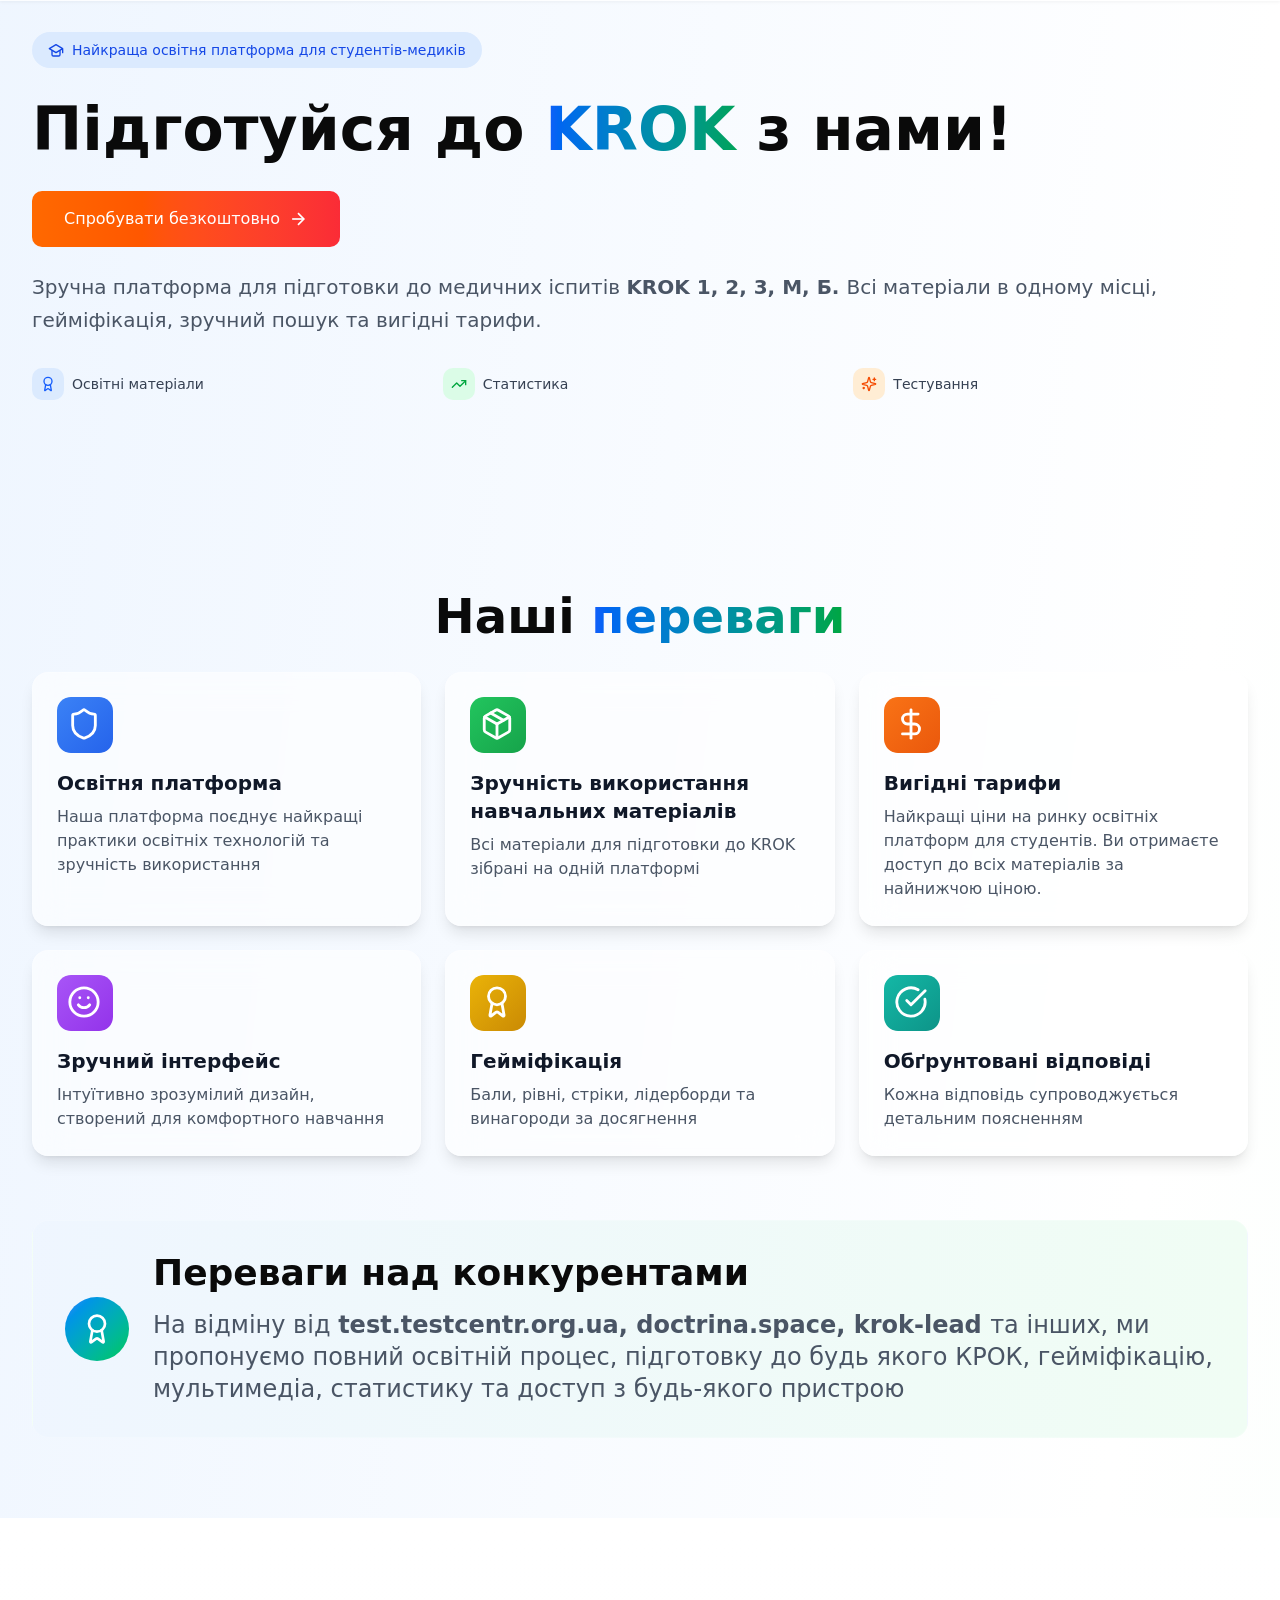
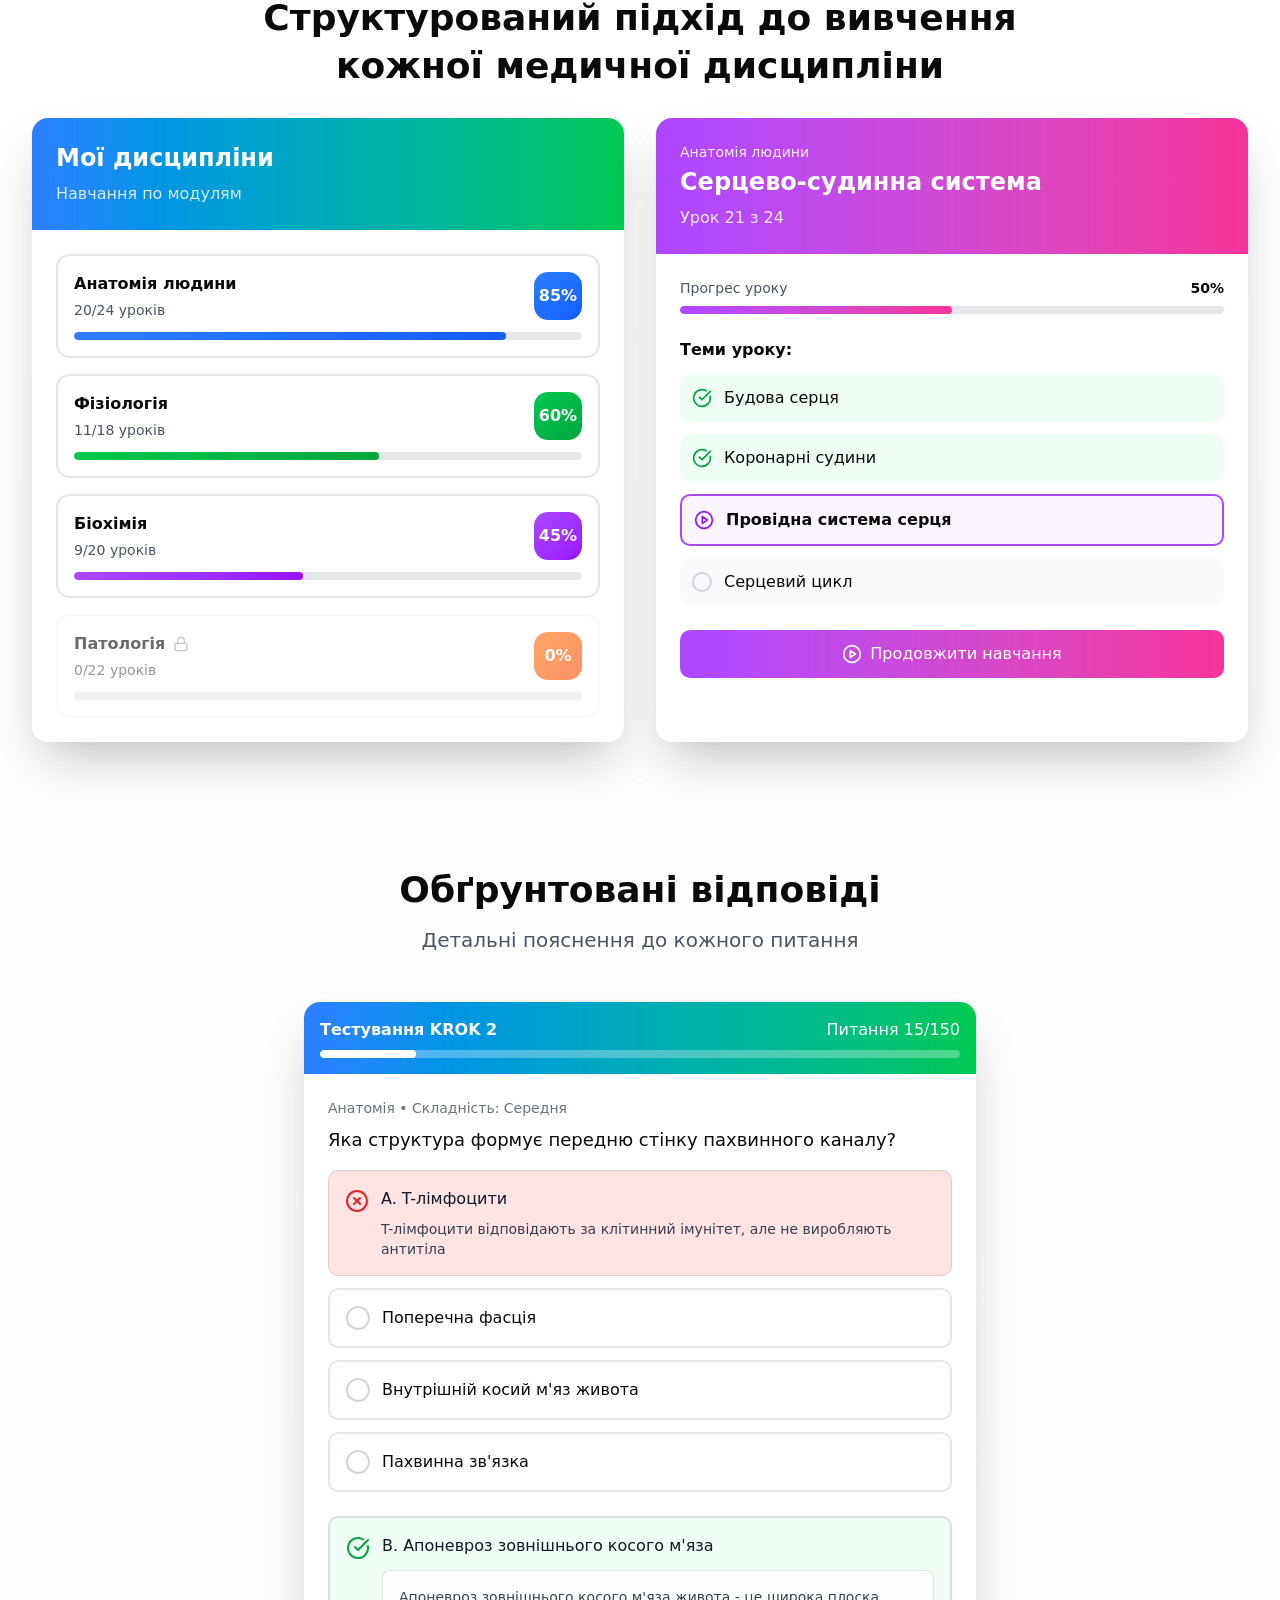
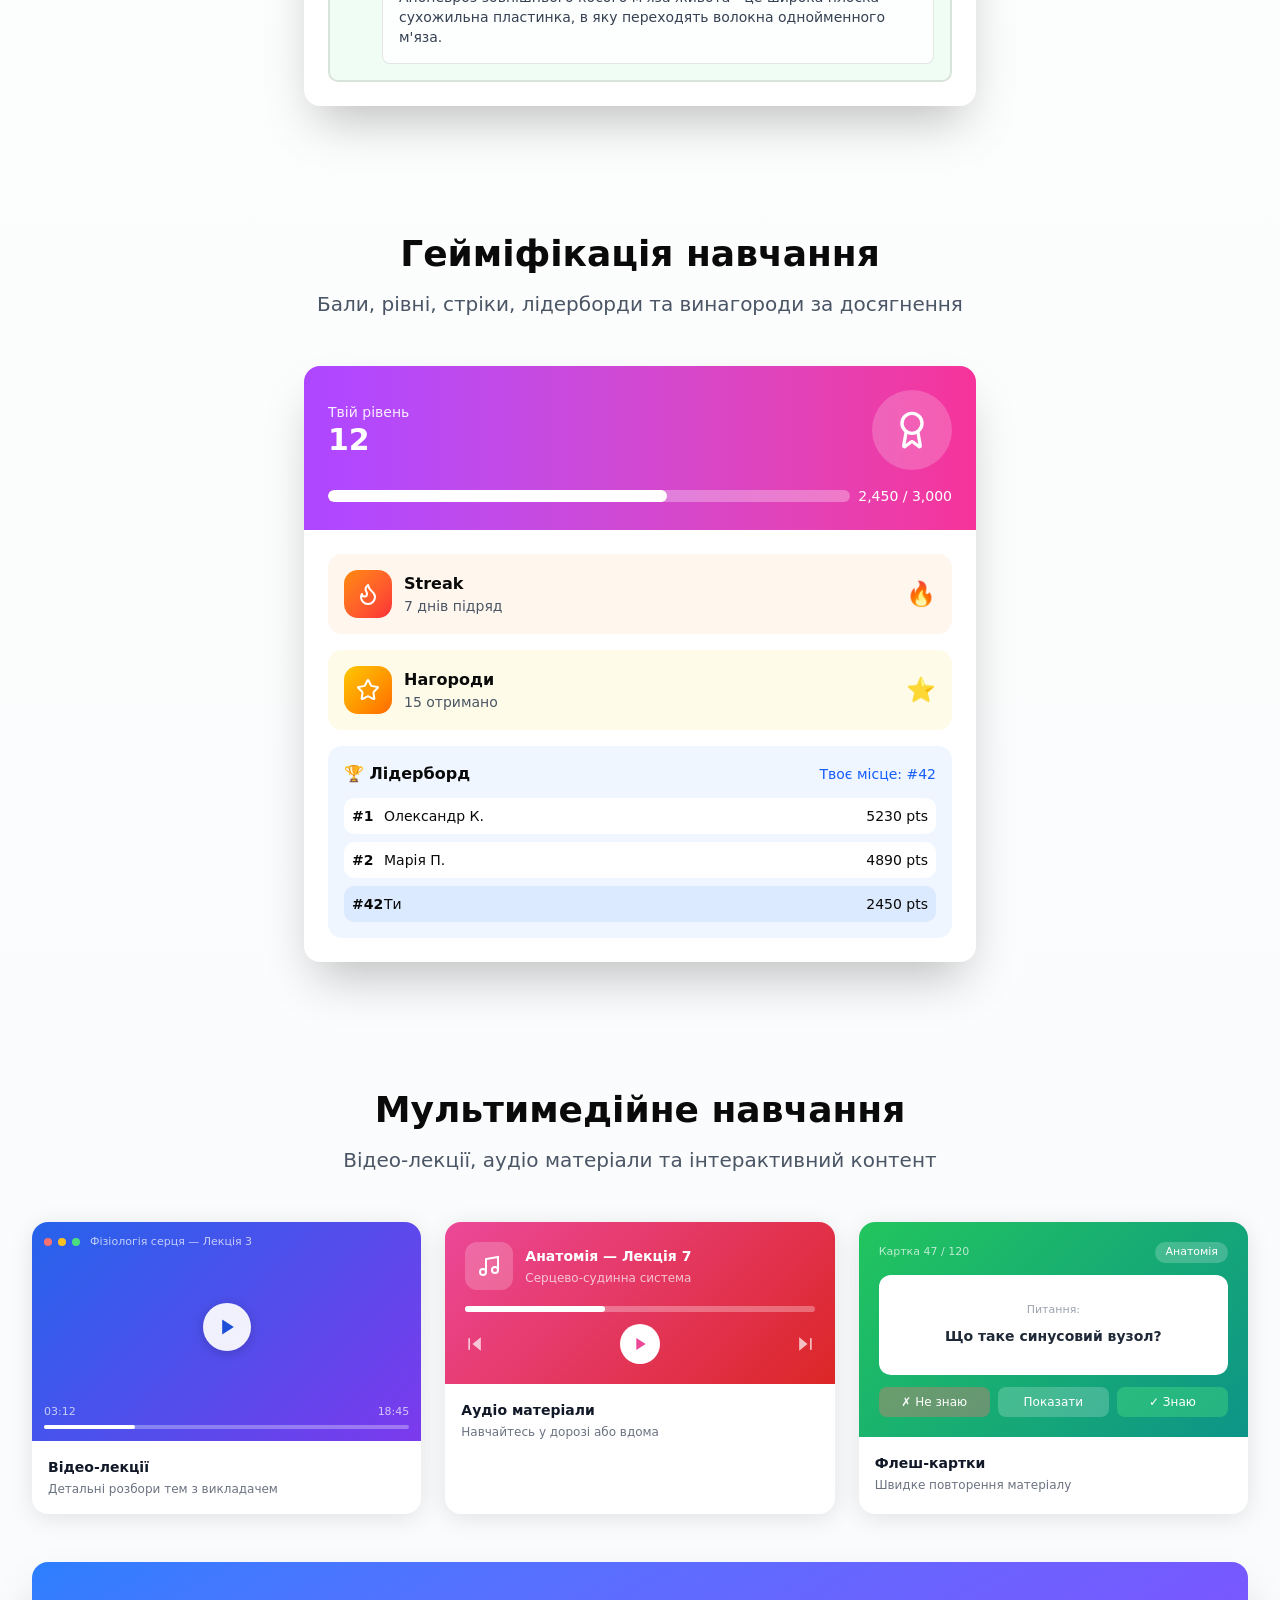
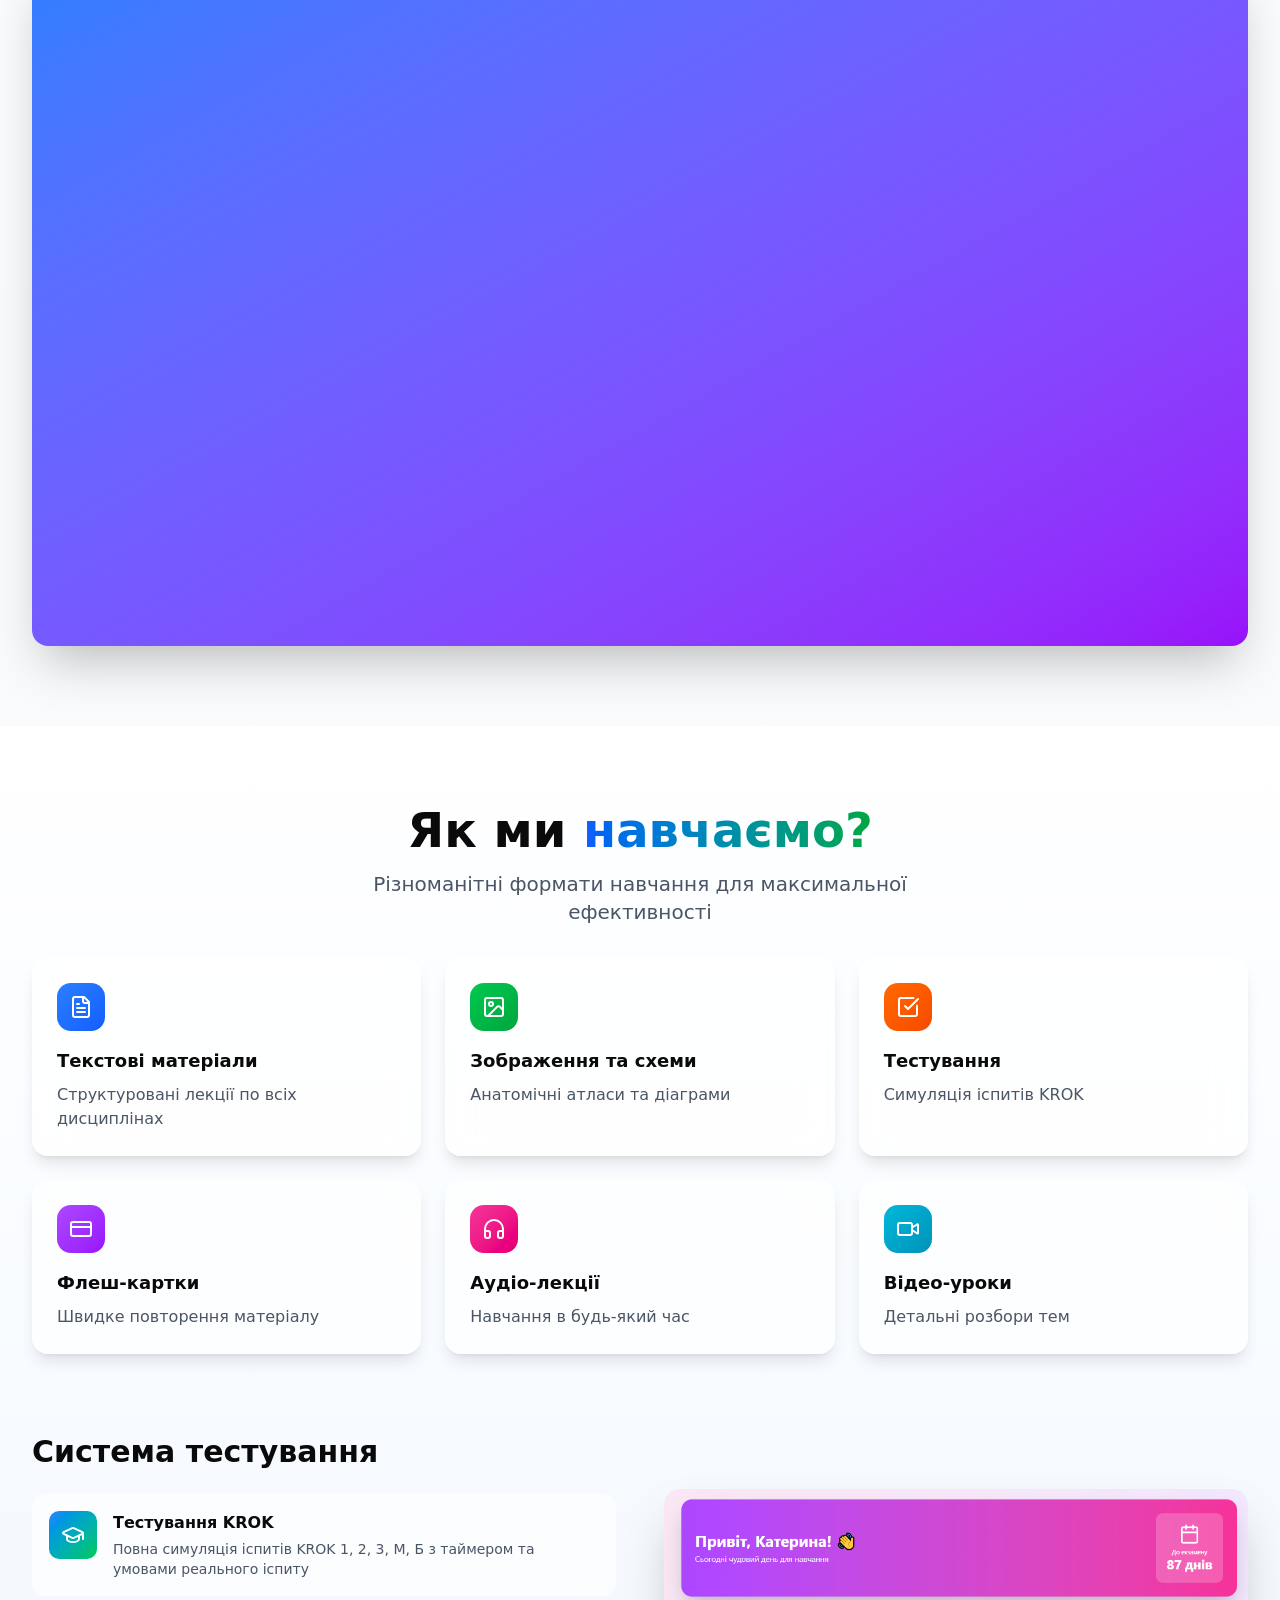
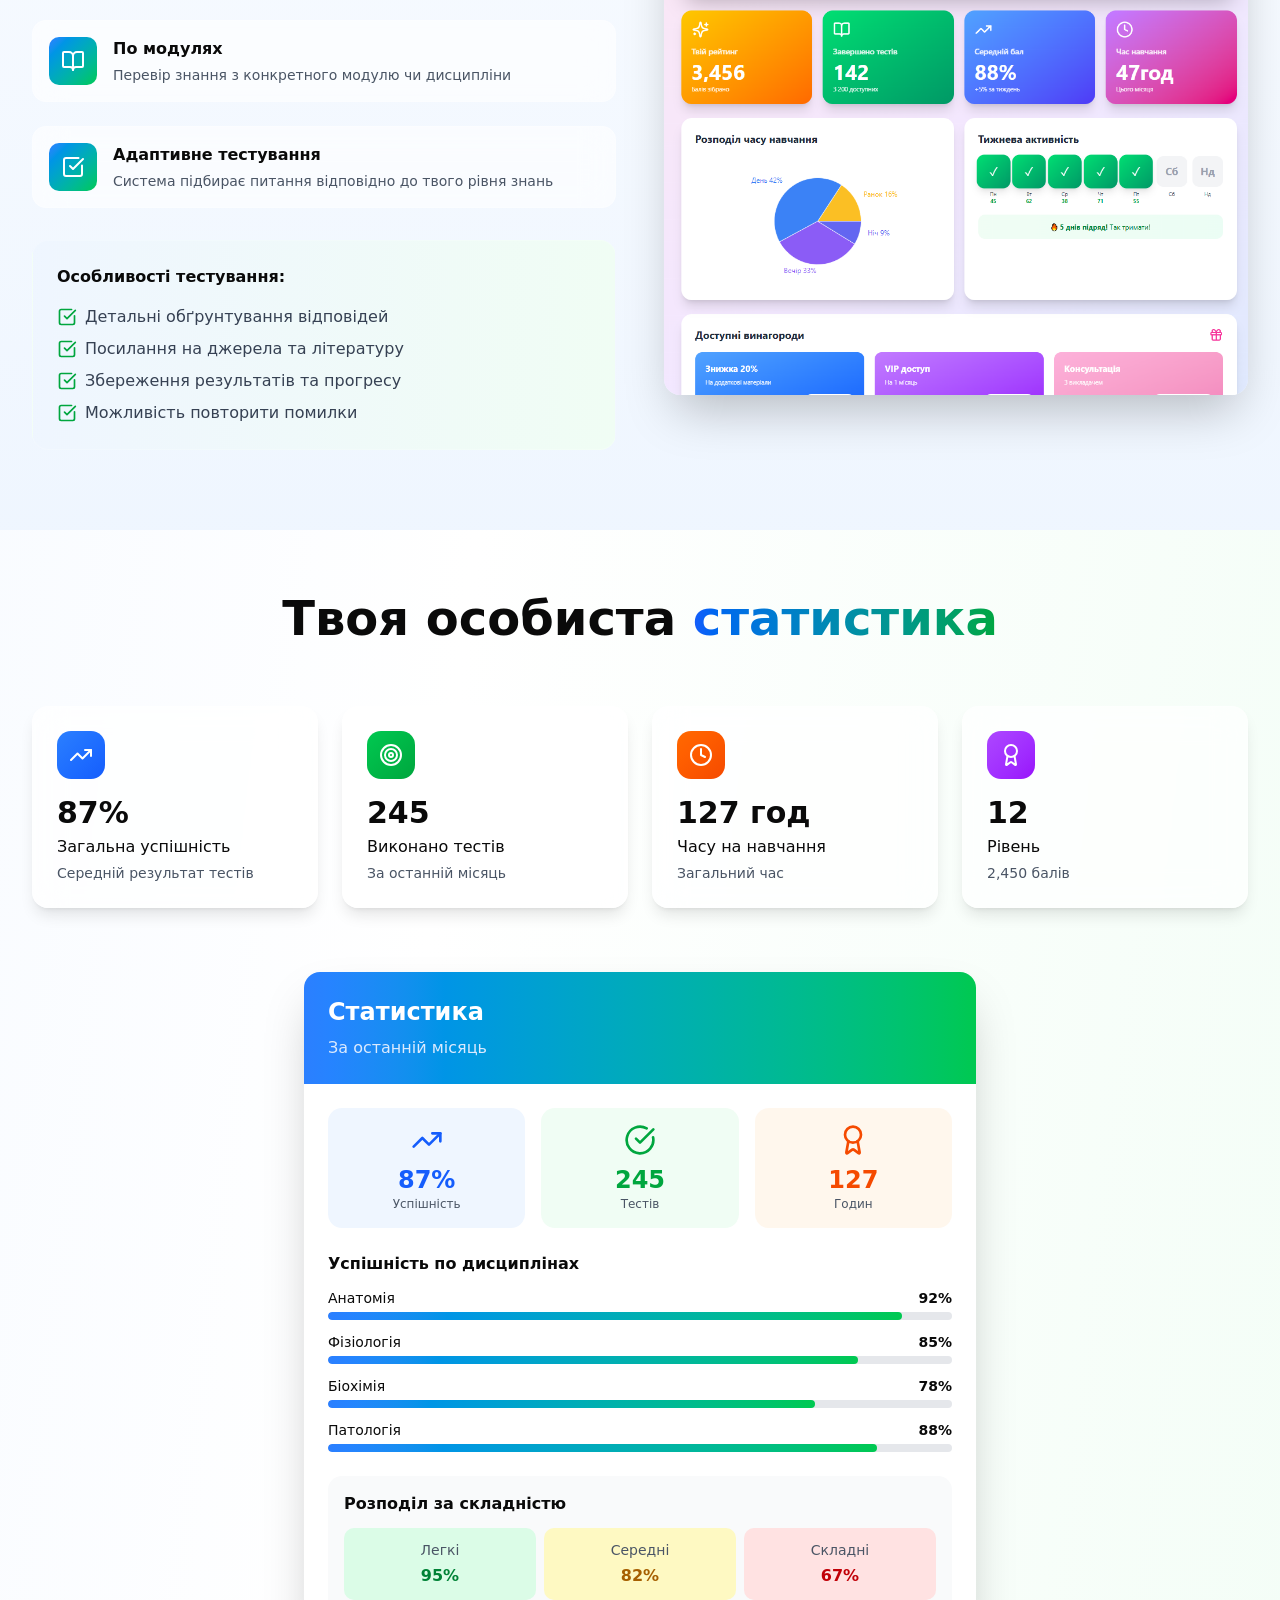
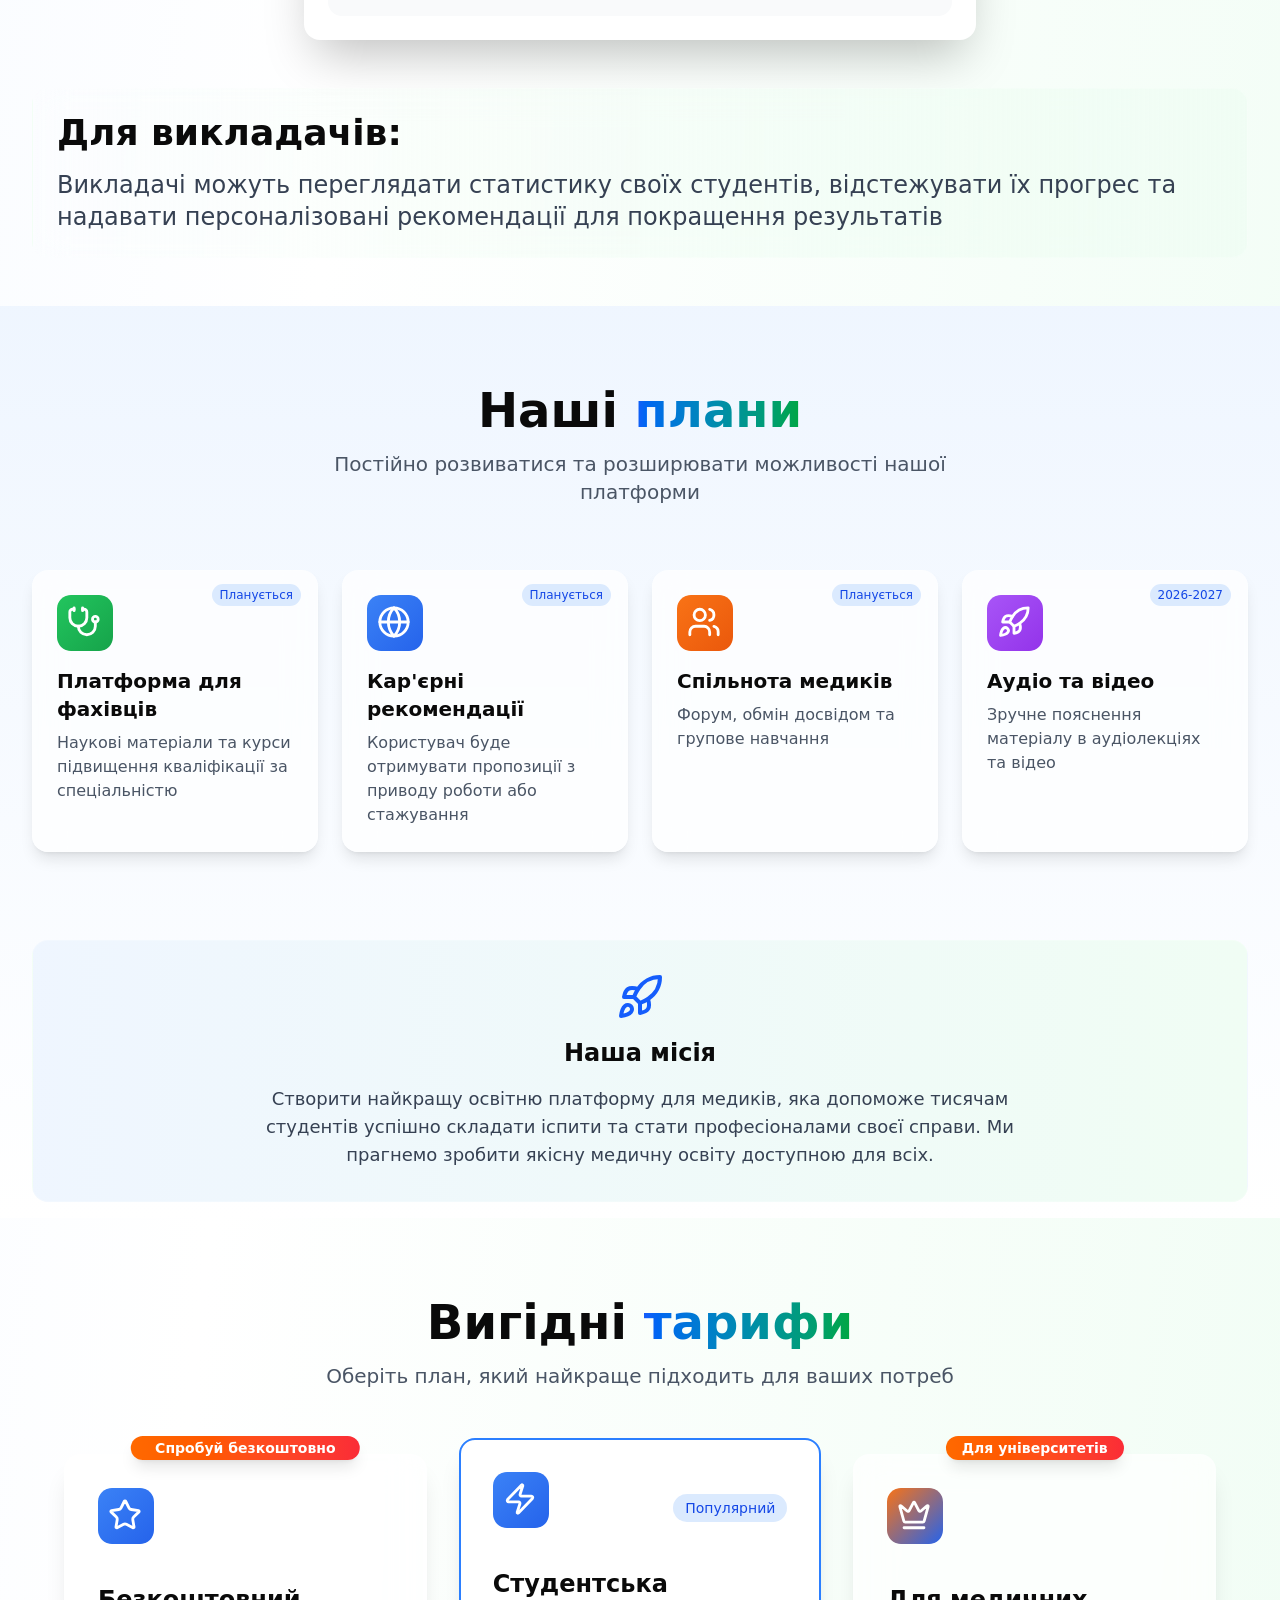
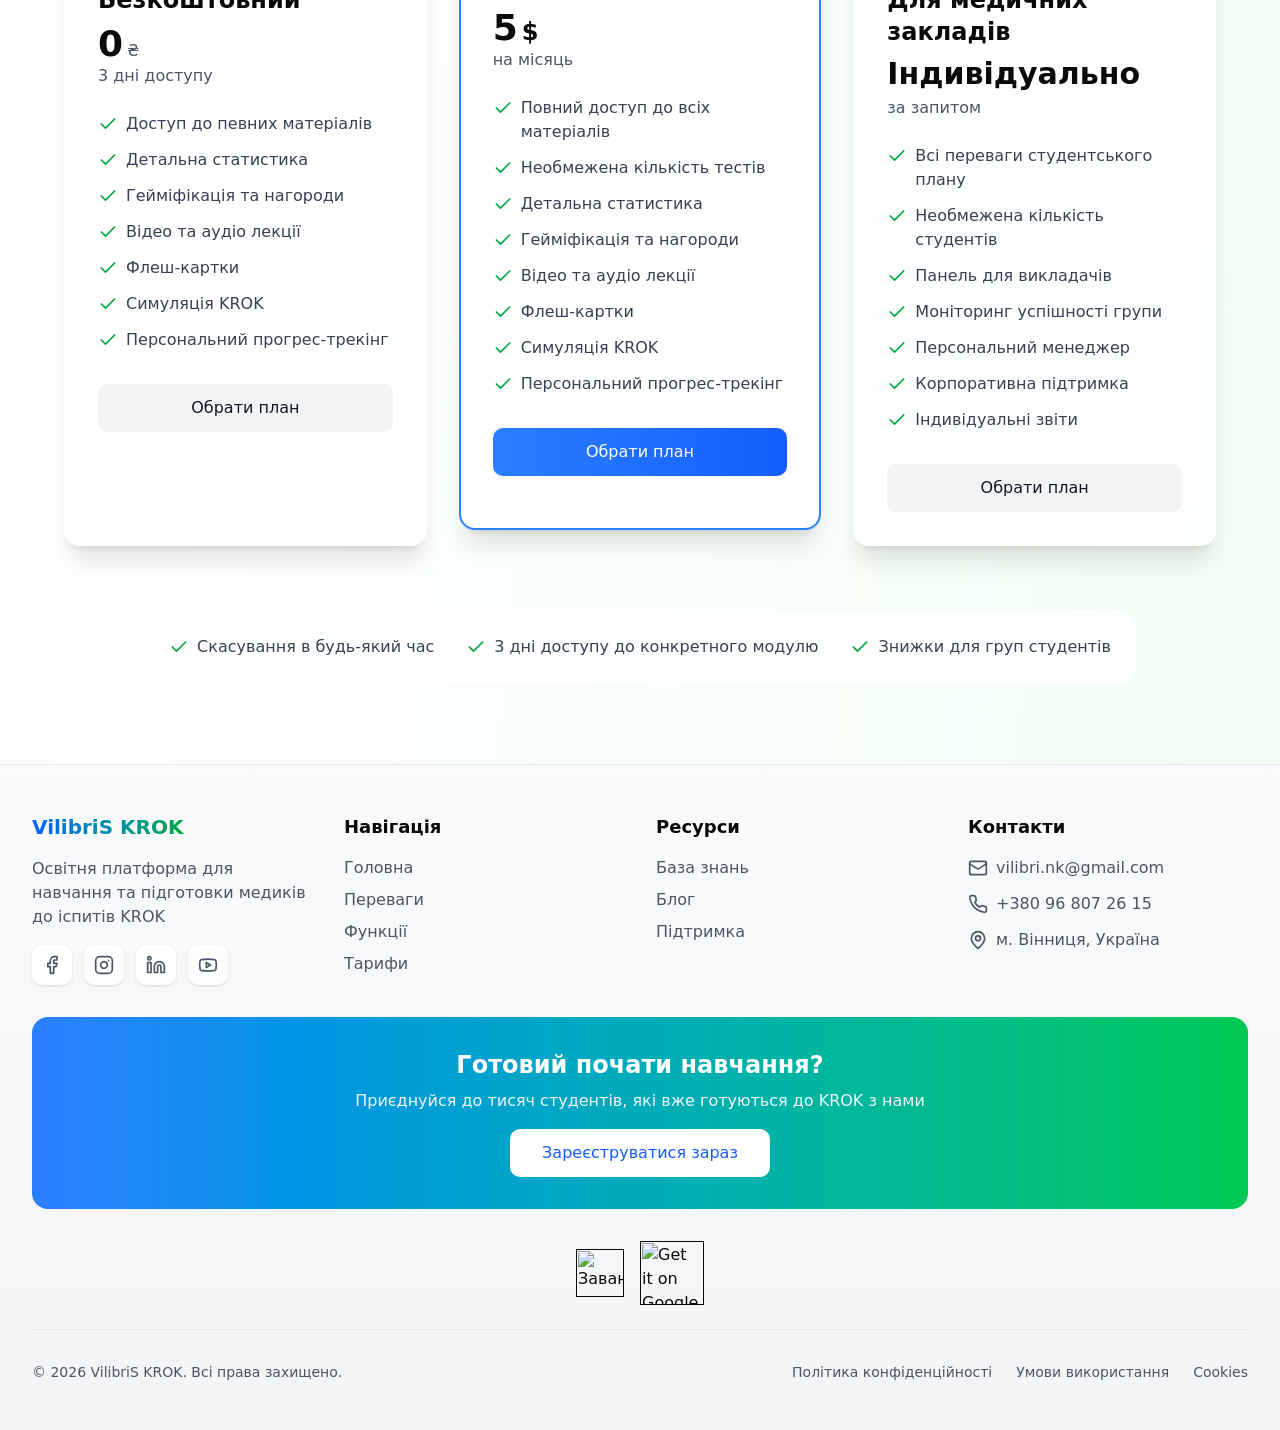
==== commit 3d24a65f: "co" ====
--- a/index.html
+++ b/index.html
@@ -2241,10 +2241,10 @@
                           <div>
                             <div class="flex items-baseline gap-1">
                               <span class="text-4xl font-bold">
-                                199
+                                5
                               </span>
-                              <span class="text-gray-600">
-                                ₴
+                              <span class="text-2xl font-bold">
+                                $
                               </span>
                             </div>
                             <p class="text-gray-600">
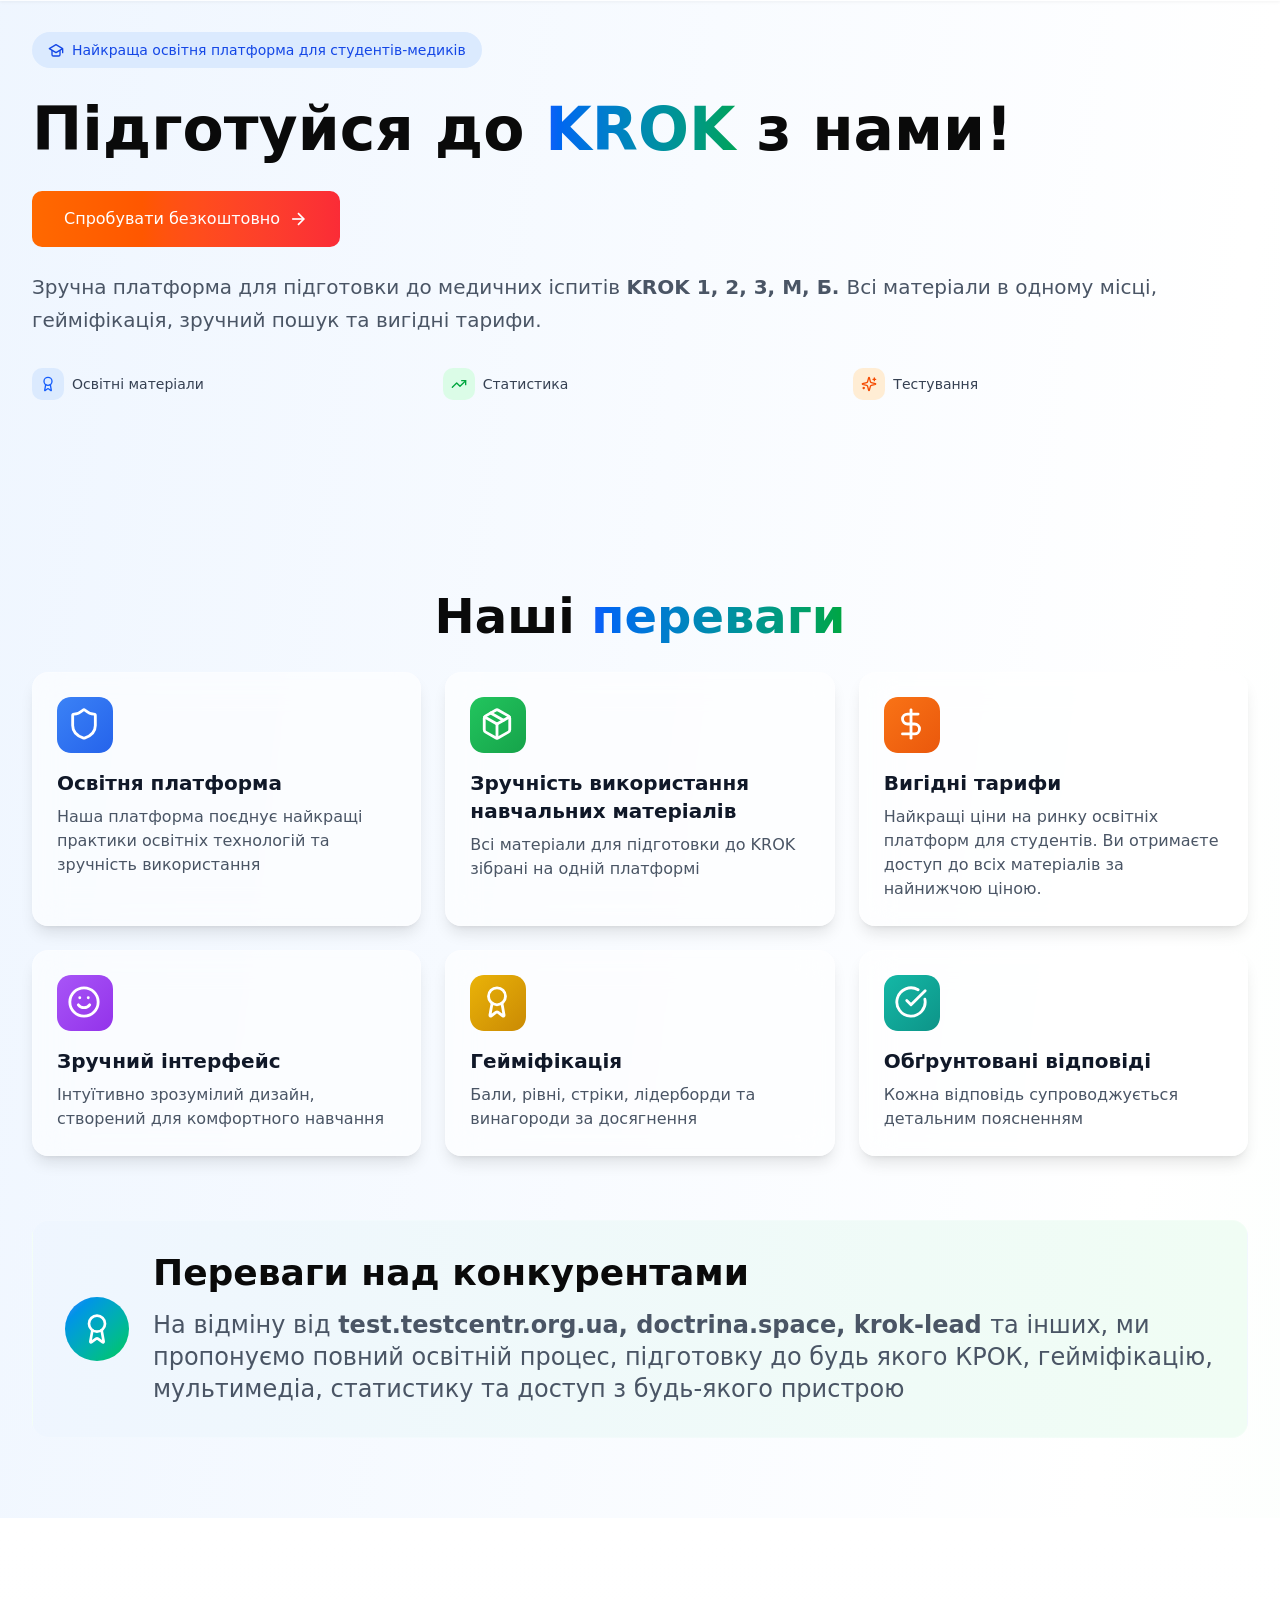
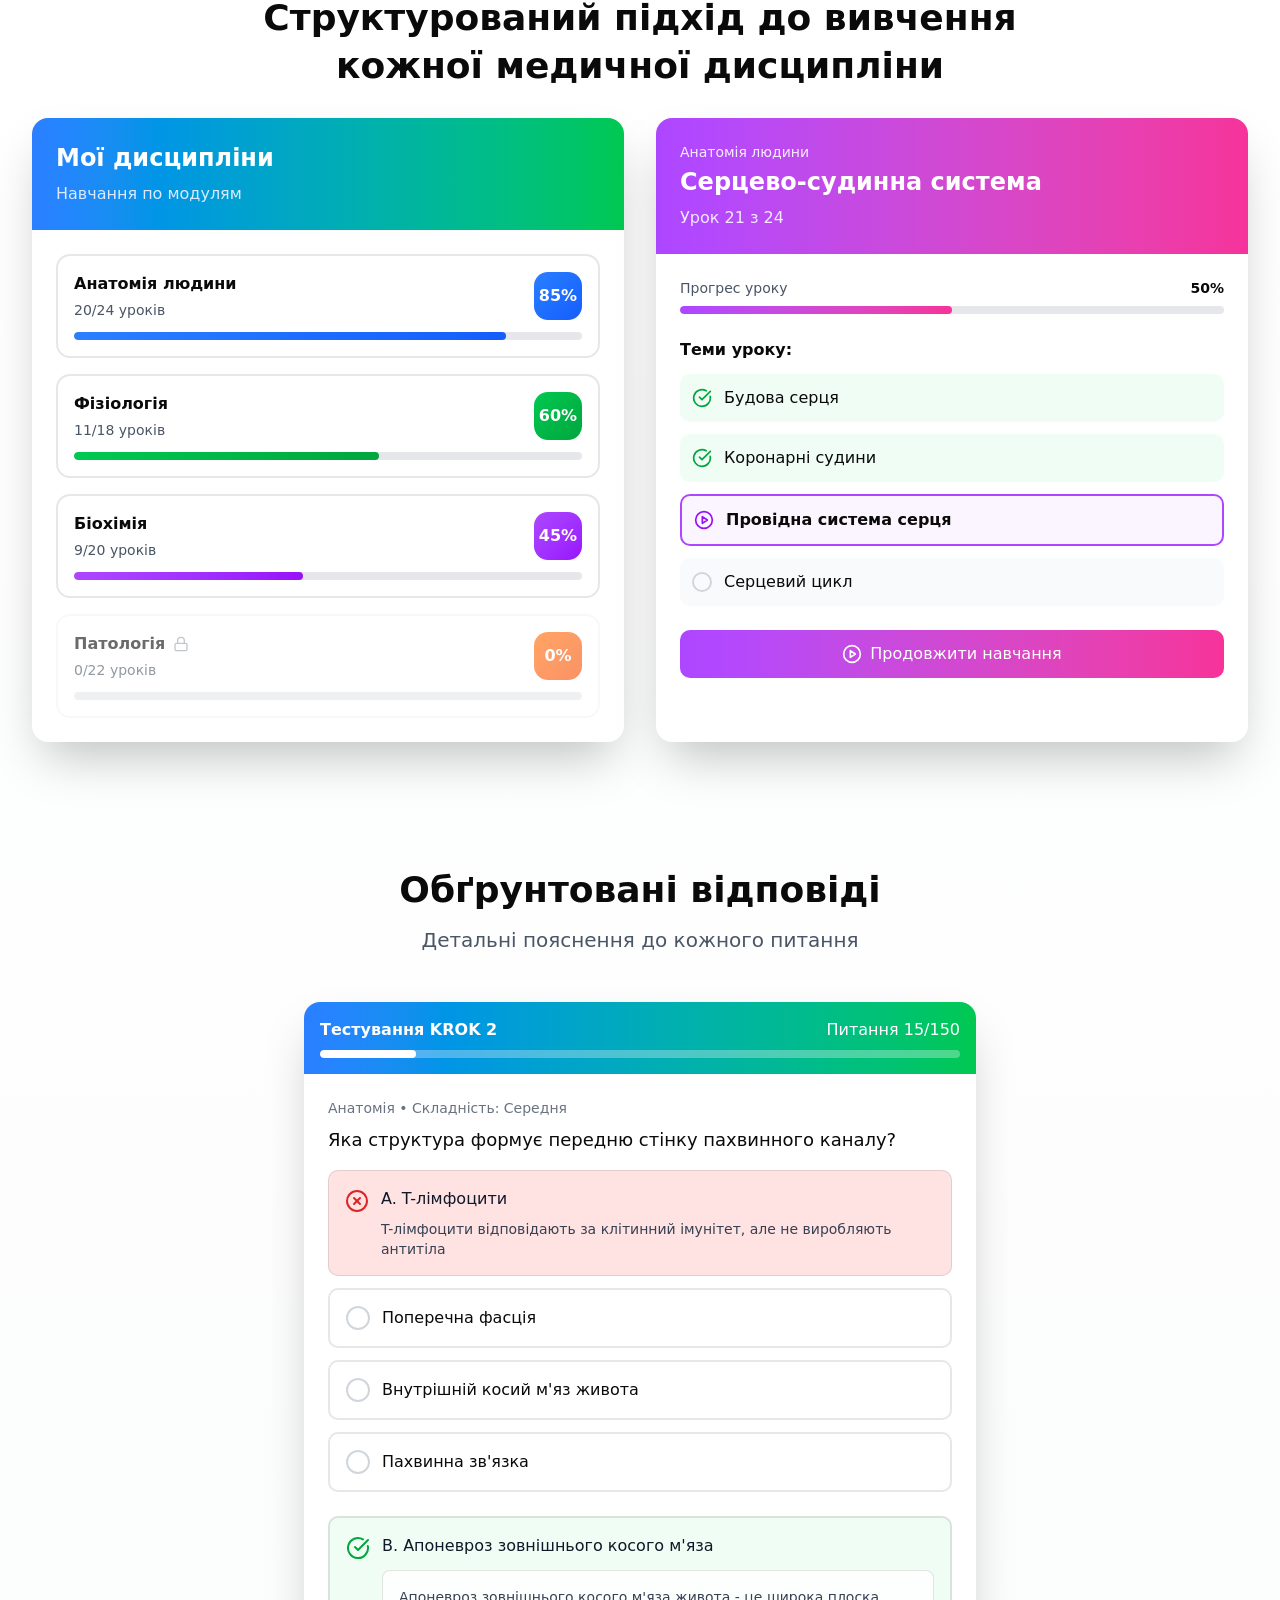
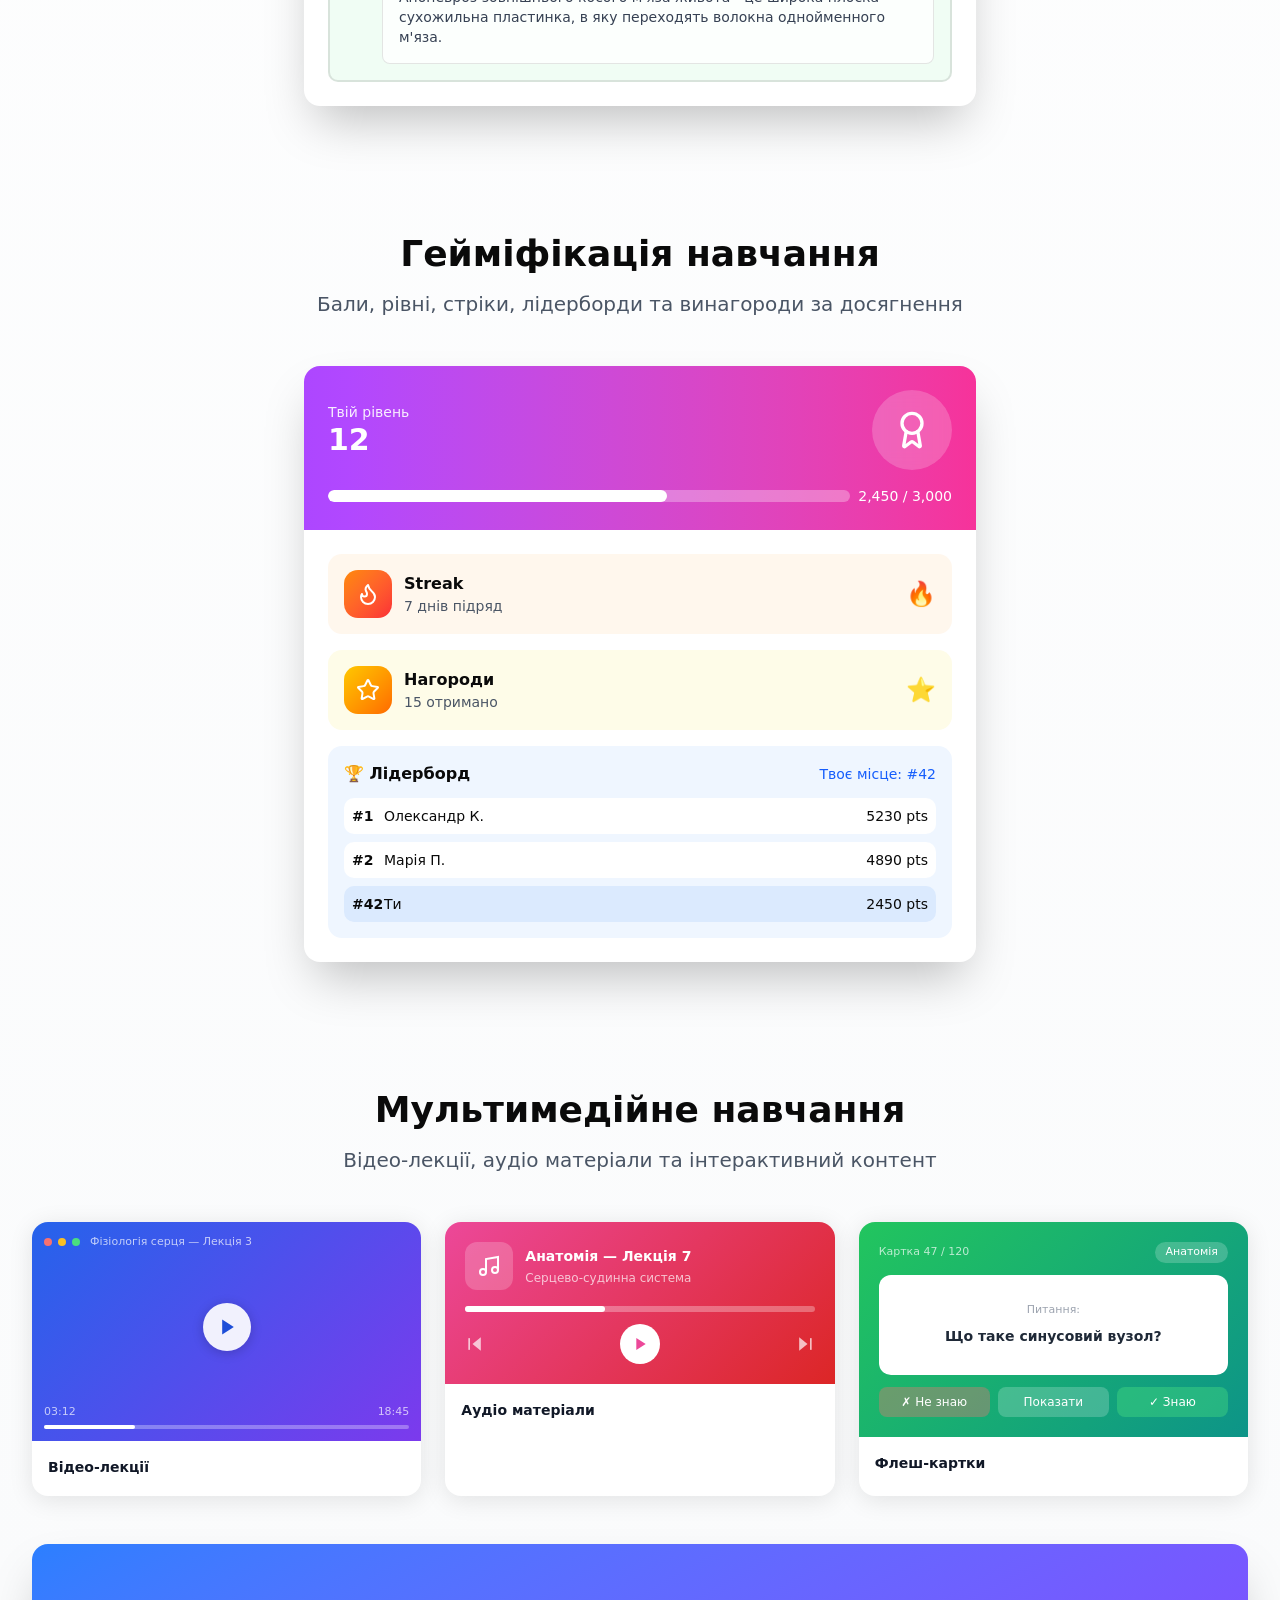
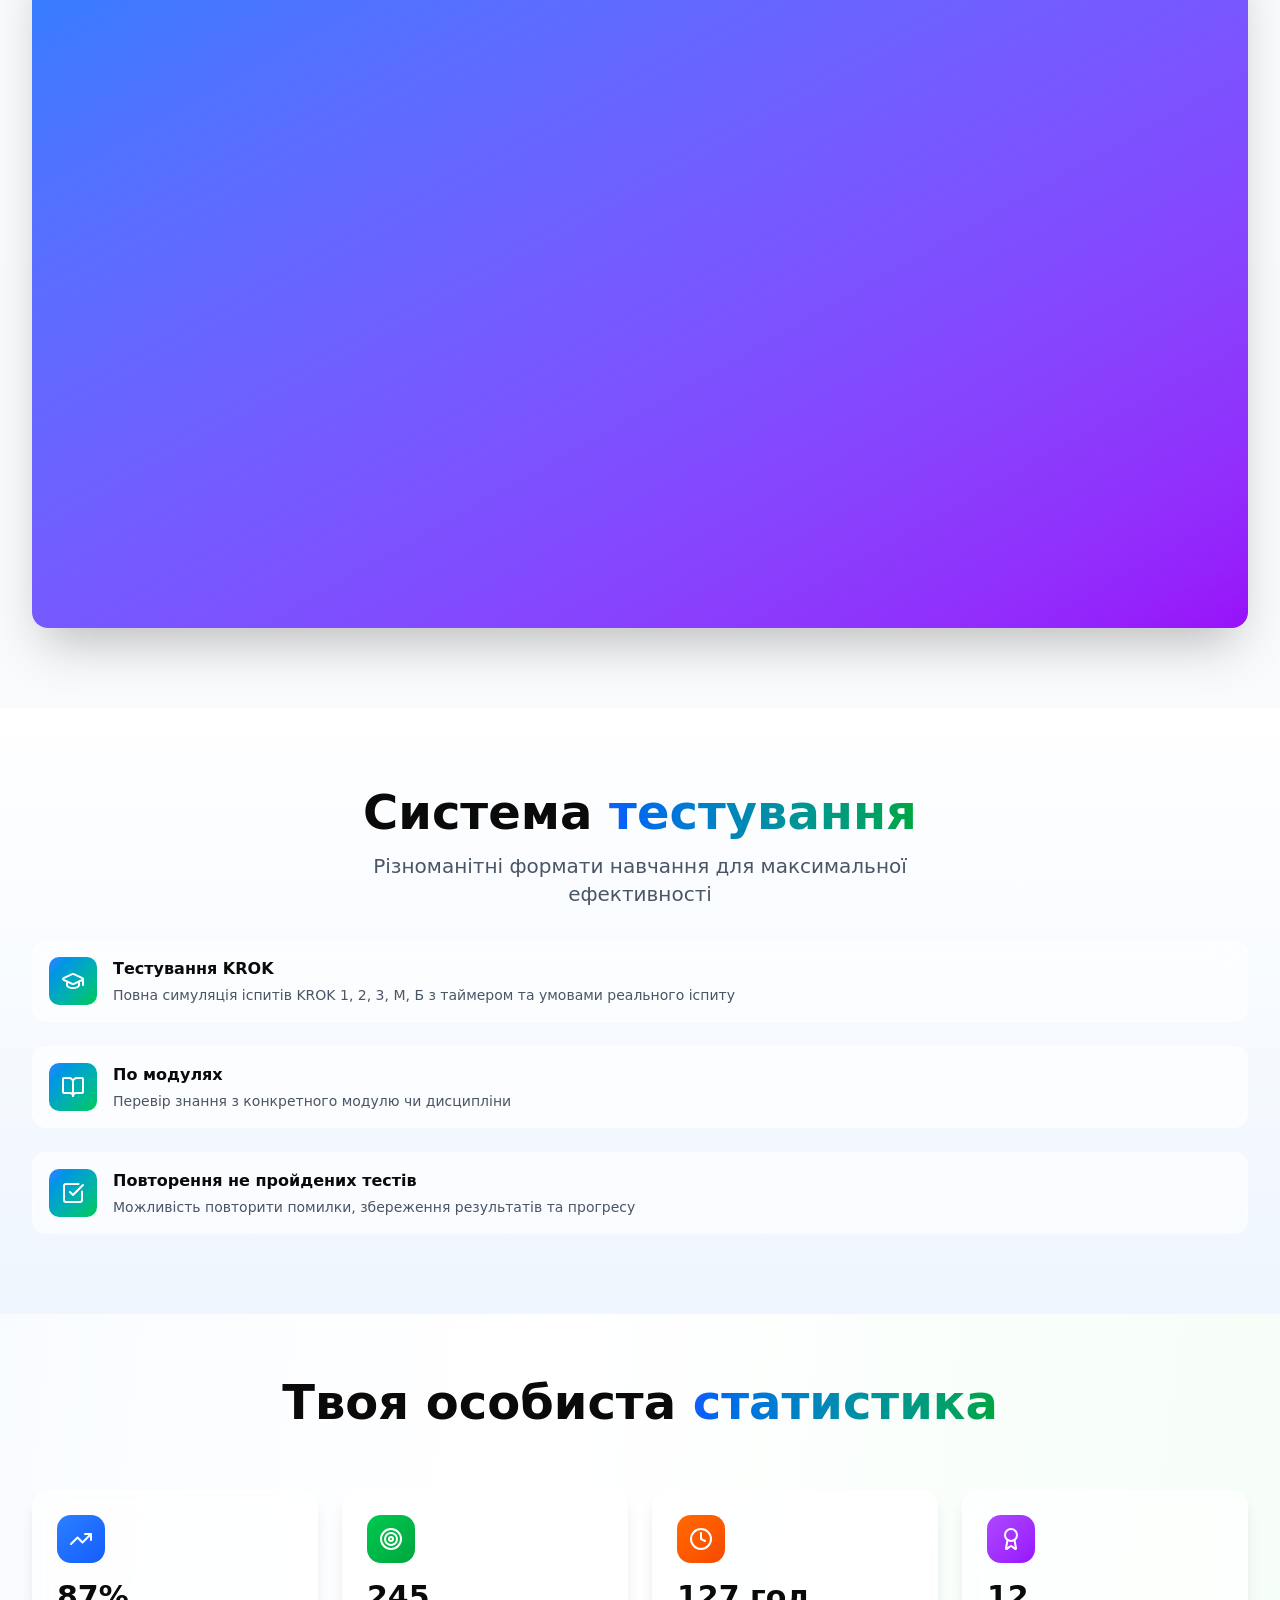
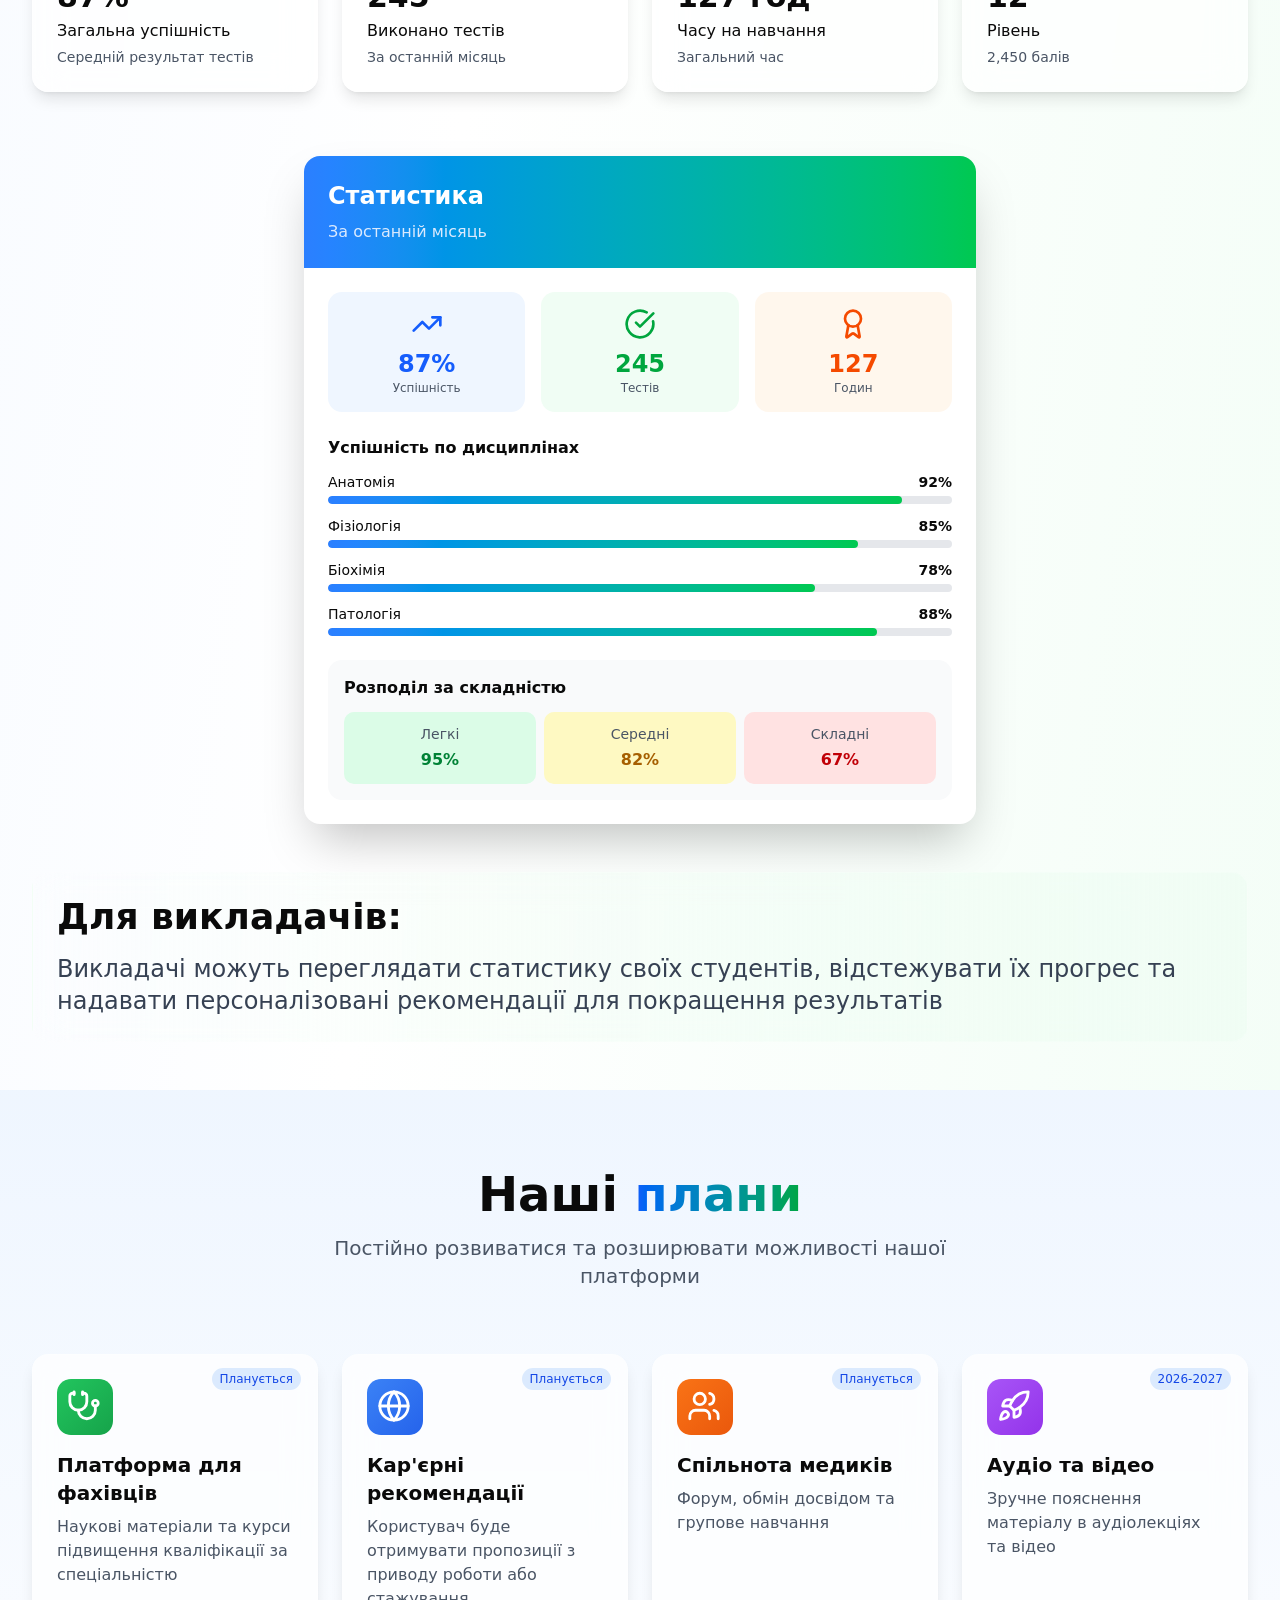
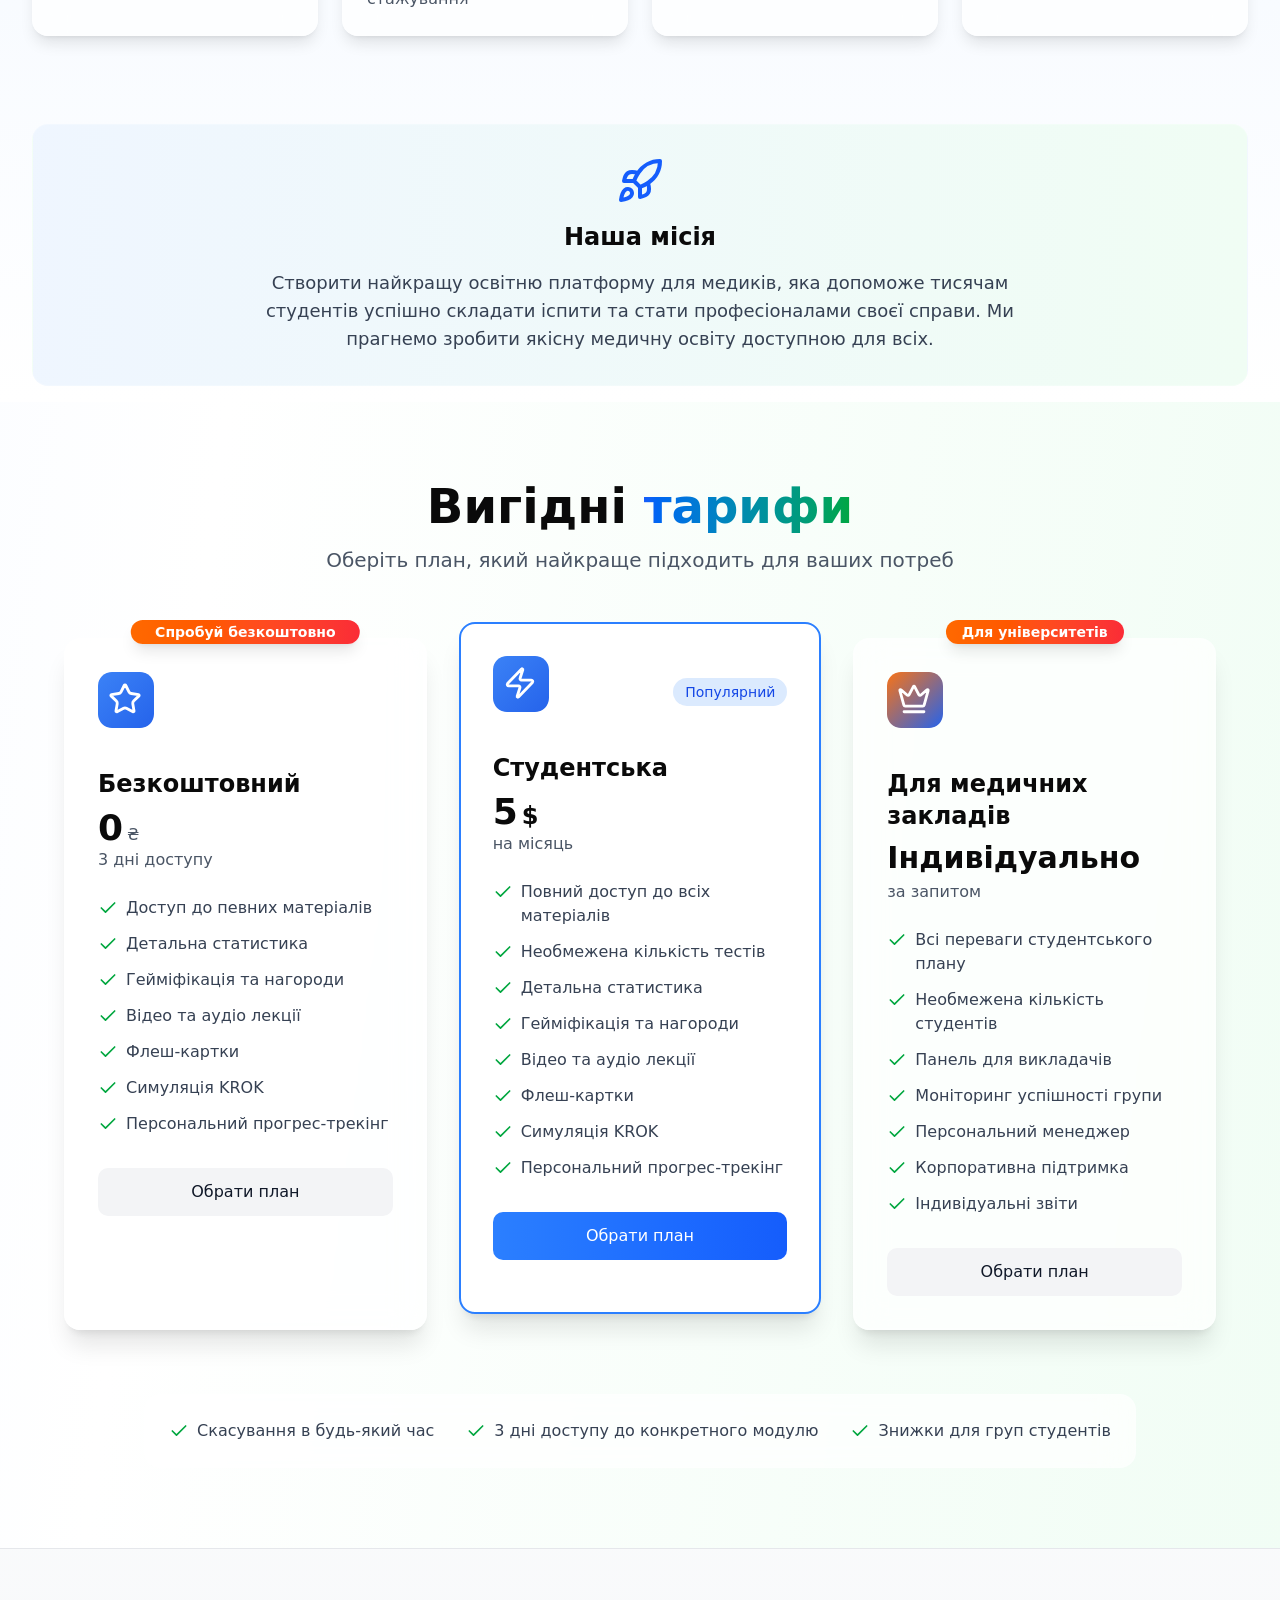
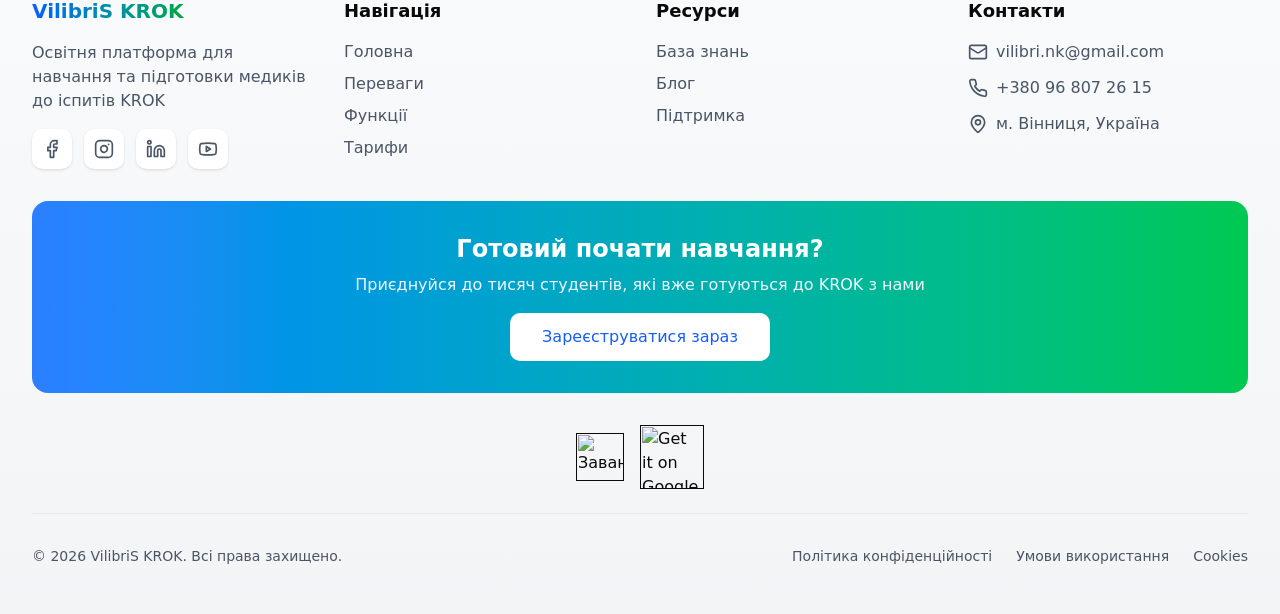
==== commit bdf9bf39: "c8o" ====
--- a/index.html
+++ b/index.html
@@ -1138,7 +1138,7 @@
                         </div>
                         <div style="padding:16px;">
                           <p style="font-weight:700;font-size:14px;color:#111827;margin:0 0 2px;">Відео-лекції</p>
-                          <p style="font-size:12px;color:#6b7280;margin:0;">Детальні розбори тем з викладачем</p>
+
                         </div>
                       </div>
 
@@ -1189,7 +1189,7 @@
                         </div>
                         <div style="padding:16px;">
                           <p style="font-weight:700;font-size:14px;color:#111827;margin:0 0 2px;">Аудіо матеріали</p>
-                          <p style="font-size:12px;color:#6b7280;margin:0;">Навчайтесь у дорозі або вдома</p>
+
                         </div>
                       </div>
 
@@ -1224,7 +1224,7 @@
                         </div>
                         <div style="padding:16px;">
                           <p style="font-weight:700;font-size:14px;color:#111827;margin:0 0 2px;">Флеш-картки</p>
-                          <p style="font-size:12px;color:#6b7280;margin:0;">Швидке повторення матеріалу</p>
+
                         </div>
                       </div>
 
@@ -1254,9 +1254,9 @@
                 <div class="max-w-7xl mx-auto">
                   <div class="text-center mb-8">
                     <h2 class="text-4xl lg:text-5xl font-bold mb-4">
-                      Як ми
+                      Система
                       <span class="bg-gradient-to-r from-blue-600 to-green-600 bg-clip-text">
-                        навчаємо?
+                        тестування
                       </span>
                     </h2>
                     <p class="text-xl text-gray-600 max-w-2xl mx-auto">
@@ -1264,140 +1264,10 @@
                       ефективності
                     </p>
                   </div>
-                  <div class="grid sm:grid-cols-2 lg:grid-cols-3 gap-6 mb-20">
-                    <div
-                      class="p-6 rounded-2xl backdrop-blur-lg bg-white/70 border border-white/20 shadow-lg hover:shadow-xl transition-all hover:-translate-y-1">
-                      <div
-                        class="w-12 h-12 rounded-xl bg-gradient-to-br from-blue-500 to-blue-600 flex items-center justify-center mb-4">
-                        <svg class="lucide lucide-file-text w-6 h-6 text-white" fill="none" height="24"
-                          stroke="currentColor" stroke-linecap="round" stroke-linejoin="round" stroke-width="2"
-                          viewbox="0 0 24 24" width="24" xmlns="http://www.w3.org/2000/svg">
-                          <path d="M15 2H6a2 2 0 0 0-2 2v16a2 2 0 0 0 2 2h12a2 2 0 0 0 2-2V7Z">
-                          </path>
-                          <path d="M14 2v4a2 2 0 0 0 2 2h4">
-                          </path>
-                          <path d="M10 9H8">
-                          </path>
-                          <path d="M16 13H8">
-                          </path>
-                          <path d="M16 17H8">
-                          </path>
-                        </svg>
-                      </div>
-                      <h3 class="text-lg font-bold mb-2">
-                        Текстові матеріали
-                      </h3>
-                      <p class="text-gray-600">
-                        Структуровані лекції по всіх дисциплінах
-                      </p>
-                    </div>
-                    <div
-                      class="p-6 rounded-2xl backdrop-blur-lg bg-white/70 border border-white/20 shadow-lg hover:shadow-xl transition-all hover:-translate-y-1">
-                      <div
-                        class="w-12 h-12 rounded-xl bg-gradient-to-br from-green-500 to-green-600 flex items-center justify-center mb-4">
-                        <svg class="lucide lucide-image w-6 h-6 text-white" fill="none" height="24"
-                          stroke="currentColor" stroke-linecap="round" stroke-linejoin="round" stroke-width="2"
-                          viewbox="0 0 24 24" width="24" xmlns="http://www.w3.org/2000/svg">
-                          <rect height="18" rx="2" ry="2" width="18" x="3" y="3">
-                          </rect>
-                          <circle cx="9" cy="9" r="2">
-                          </circle>
-                          <path d="m21 15-3.086-3.086a2 2 0 0 0-2.828 0L6 21">
-                          </path>
-                        </svg>
-                      </div>
-                      <h3 class="text-lg font-bold mb-2">
-                        Зображення та схеми
-                      </h3>
-                      <p class="text-gray-600">
-                        Анатомічні атласи та діаграми
-                      </p>
-                    </div>
-                    <div
-                      class="p-6 rounded-2xl backdrop-blur-lg bg-white/70 border border-white/20 shadow-lg hover:shadow-xl transition-all hover:-translate-y-1">
-                      <div
-                        class="w-12 h-12 rounded-xl bg-gradient-to-br from-orange-500 to-orange-600 flex items-center justify-center mb-4">
-                        <svg class="lucide lucide-square-check-big w-6 h-6 text-white" fill="none" height="24"
-                          stroke="currentColor" stroke-linecap="round" stroke-linejoin="round" stroke-width="2"
-                          viewbox="0 0 24 24" width="24" xmlns="http://www.w3.org/2000/svg">
-                          <path d="M21 10.5V19a2 2 0 0 1-2 2H5a2 2 0 0 1-2-2V5a2 2 0 0 1 2-2h12.5">
-                          </path>
-                          <path d="m9 11 3 3L22 4">
-                          </path>
-                        </svg>
-                      </div>
-                      <h3 class="text-lg font-bold mb-2">
-                        Тестування
-                      </h3>
-                      <p class="text-gray-600">
-                        Симуляція іспитів KROK
-                      </p>
-                    </div>
-                    <div
-                      class="p-6 rounded-2xl backdrop-blur-lg bg-white/70 border border-white/20 shadow-lg hover:shadow-xl transition-all hover:-translate-y-1">
-                      <div
-                        class="w-12 h-12 rounded-xl bg-gradient-to-br from-purple-500 to-purple-600 flex items-center justify-center mb-4">
-                        <svg class="lucide lucide-credit-card w-6 h-6 text-white" fill="none" height="24"
-                          stroke="currentColor" stroke-linecap="round" stroke-linejoin="round" stroke-width="2"
-                          viewbox="0 0 24 24" width="24" xmlns="http://www.w3.org/2000/svg">
-                          <rect height="14" rx="2" width="20" x="2" y="5">
-                          </rect>
-                          <line x1="2" x2="22" y1="10" y2="10">
-                          </line>
-                        </svg>
-                      </div>
-                      <h3 class="text-lg font-bold mb-2">
-                        Флеш-картки
-                      </h3>
-                      <p class="text-gray-600">
-                        Швидке повторення матеріалу
-                      </p>
-                    </div>
-                    <div
-                      class="p-6 rounded-2xl backdrop-blur-lg bg-white/70 border border-white/20 shadow-lg hover:shadow-xl transition-all hover:-translate-y-1">
-                      <div
-                        class="w-12 h-12 rounded-xl bg-gradient-to-br from-pink-500 to-pink-600 flex items-center justify-center mb-4">
-                        <svg class="lucide lucide-headphones w-6 h-6 text-white" fill="none" height="24"
-                          stroke="currentColor" stroke-linecap="round" stroke-linejoin="round" stroke-width="2"
-                          viewbox="0 0 24 24" width="24" xmlns="http://www.w3.org/2000/svg">
-                          <path
-                            d="M3 14h3a2 2 0 0 1 2 2v3a2 2 0 0 1-2 2H5a2 2 0 0 1-2-2v-7a9 9 0 0 1 18 0v7a2 2 0 0 1-2 2h-1a2 2 0 0 1-2-2v-3a2 2 0 0 1 2-2h3">
-                          </path>
-                        </svg>
-                      </div>
-                      <h3 class="text-lg font-bold mb-2">
-                        Аудіо-лекції
-                      </h3>
-                      <p class="text-gray-600">
-                        Навчання в будь-який час
-                      </p>
-                    </div>
-                    <div
-                      class="p-6 rounded-2xl backdrop-blur-lg bg-white/70 border border-white/20 shadow-lg hover:shadow-xl transition-all hover:-translate-y-1">
-                      <div
-                        class="w-12 h-12 rounded-xl bg-gradient-to-br from-cyan-500 to-cyan-600 flex items-center justify-center mb-4">
-                        <svg class="lucide lucide-video w-6 h-6 text-white" fill="none" height="24"
-                          stroke="currentColor" stroke-linecap="round" stroke-linejoin="round" stroke-width="2"
-                          viewbox="0 0 24 24" width="24" xmlns="http://www.w3.org/2000/svg">
-                          <path d="m16 13 5.223 3.482a.5.5 0 0 0 .777-.416V7.87a.5.5 0 0 0-.752-.432L16 10.5">
-                          </path>
-                          <rect height="12" rx="2" width="14" x="2" y="6">
-                          </rect>
-                        </svg>
-                      </div>
-                      <h3 class="text-lg font-bold mb-2">
-                        Відео-уроки
-                      </h3>
-                      <p class="text-gray-600">
-                        Детальні розбори тем
-                      </p>
-                    </div>
-                  </div>
-                  <div class="grid lg:grid-cols-2 gap-12 items-center">
+
+                  <div class="grid lg:grid-cols-1 gap-12 items-center">
                     <div>
-                      <h3 class="text-3xl font-bold mb-6">
-                        Система тестування
-                      </h3>
+
                       <div class="space-y-6">
                         <div class="flex gap-4 p-4 rounded-xl backdrop-blur-lg bg-white/60 border border-white/20">
                           <div class="flex-shrink-0">
@@ -1466,80 +1336,17 @@
                           </div>
                           <div>
                             <h4 class="font-bold mb-1">
-                              Адаптивне тестування
+                              Повторення не пройдених тестів
                             </h4>
                             <p class="text-gray-600 text-sm">
-                              Система підбирає питання відповідно до твого рівня знань
+                              Можливість повторити помилки, збереження результатів та прогресу
                             </p>
                           </div>
                         </div>
                       </div>
-                      <div
-                        class="mt-8 p-6 rounded-2xl backdrop-blur-lg bg-gradient-to-r from-blue-50 to-green-50 border border-white/20">
-                        <h4 class="font-bold mb-4">
-                          Особливості тестування:
-                        </h4>
-                        <ul class="space-y-2">
-                          <li class="flex items-center gap-2 text-gray-700">
-                            <svg class="lucide lucide-square-check-big w-5 h-5 text-green-600" fill="none" height="24"
-                              stroke="currentColor" stroke-linecap="round" stroke-linejoin="round" stroke-width="2"
-                              viewbox="0 0 24 24" width="24" xmlns="http://www.w3.org/2000/svg">
-                              <path d="M21 10.5V19a2 2 0 0 1-2 2H5a2 2 0 0 1-2-2V5a2 2 0 0 1 2-2h12.5">
-                              </path>
-                              <path d="m9 11 3 3L22 4">
-                              </path>
-                            </svg>
-                            <span>
-                              Детальні обґрунтування відповідей
-                            </span>
-                          </li>
-                          <li class="flex items-center gap-2 text-gray-700">
-                            <svg class="lucide lucide-square-check-big w-5 h-5 text-green-600" fill="none" height="24"
-                              stroke="currentColor" stroke-linecap="round" stroke-linejoin="round" stroke-width="2"
-                              viewbox="0 0 24 24" width="24" xmlns="http://www.w3.org/2000/svg">
-                              <path d="M21 10.5V19a2 2 0 0 1-2 2H5a2 2 0 0 1-2-2V5a2 2 0 0 1 2-2h12.5">
-                              </path>
-                              <path d="m9 11 3 3L22 4">
-                              </path>
-                            </svg>
-                            <span>
-                              Посилання на джерела та літературу
-                            </span>
-                          </li>
-                          <li class="flex items-center gap-2 text-gray-700">
-                            <svg class="lucide lucide-square-check-big w-5 h-5 text-green-600" fill="none" height="24"
-                              stroke="currentColor" stroke-linecap="round" stroke-linejoin="round" stroke-width="2"
-                              viewbox="0 0 24 24" width="24" xmlns="http://www.w3.org/2000/svg">
-                              <path d="M21 10.5V19a2 2 0 0 1-2 2H5a2 2 0 0 1-2-2V5a2 2 0 0 1 2-2h12.5">
-                              </path>
-                              <path d="m9 11 3 3L22 4">
-                              </path>
-                            </svg>
-                            <span>
-                              Збереження результатів та прогресу
-                            </span>
-                          </li>
-                          <li class="flex items-center gap-2 text-gray-700">
-                            <svg class="lucide lucide-square-check-big w-5 h-5 text-green-600" fill="none" height="24"
-                              stroke="currentColor" stroke-linecap="round" stroke-linejoin="round" stroke-width="2"
-                              viewbox="0 0 24 24" width="24" xmlns="http://www.w3.org/2000/svg">
-                              <path d="M21 10.5V19a2 2 0 0 1-2 2H5a2 2 0 0 1-2-2V5a2 2 0 0 1 2-2h12.5">
-                              </path>
-                              <path d="m9 11 3 3L22 4">
-                              </path>
-                            </svg>
-                            <span>
-                              Можливість повторити помилки
-                            </span>
-                          </li>
-                        </ul>
-                      </div>
-                    </div>
-                    <div class="relative">
-                      <div class="relative rounded-2xl overflow-hidden shadow-2xl">
-                        <img alt="Медична освіта" class="w-full h-auto" src="photo-1758691463087-43ac1462410f.png" />
-                      </div>
-                    </div>
+
+                    </div>
+
                   </div>
                 </div>
               </section>
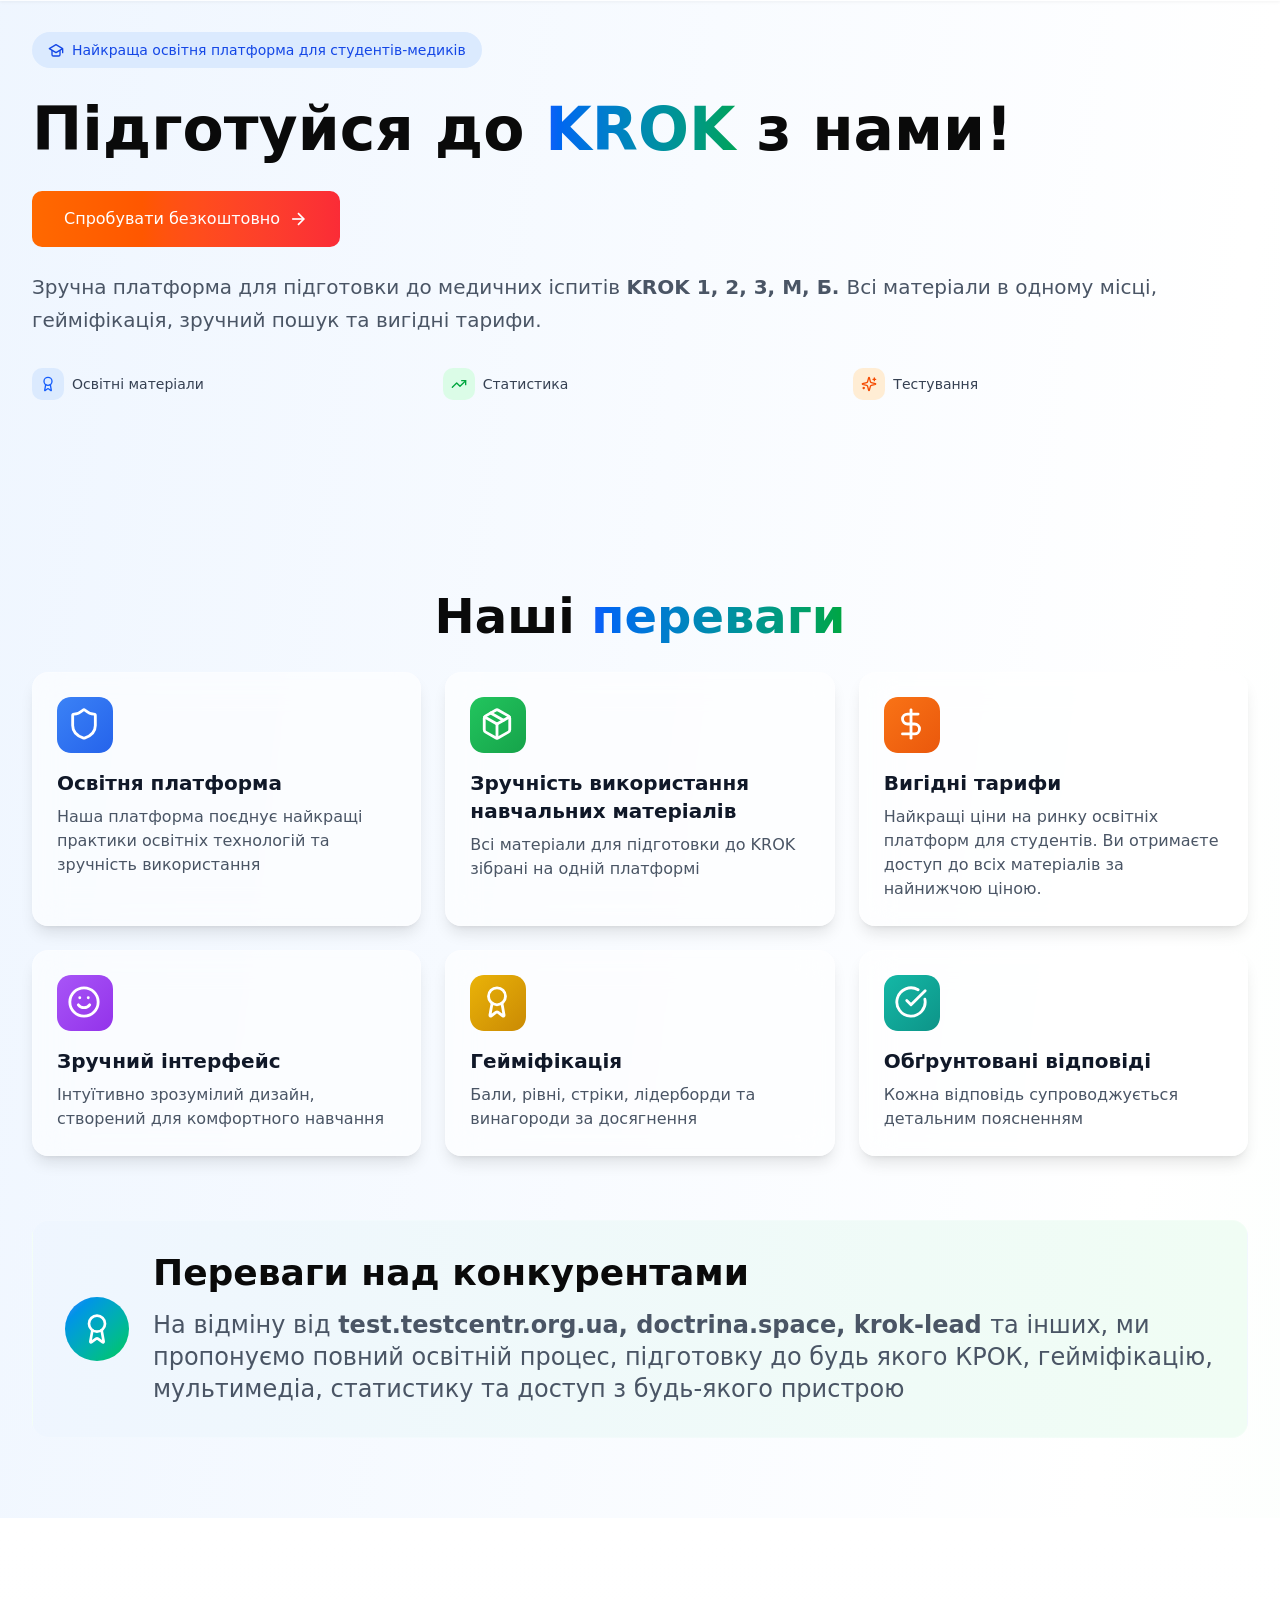
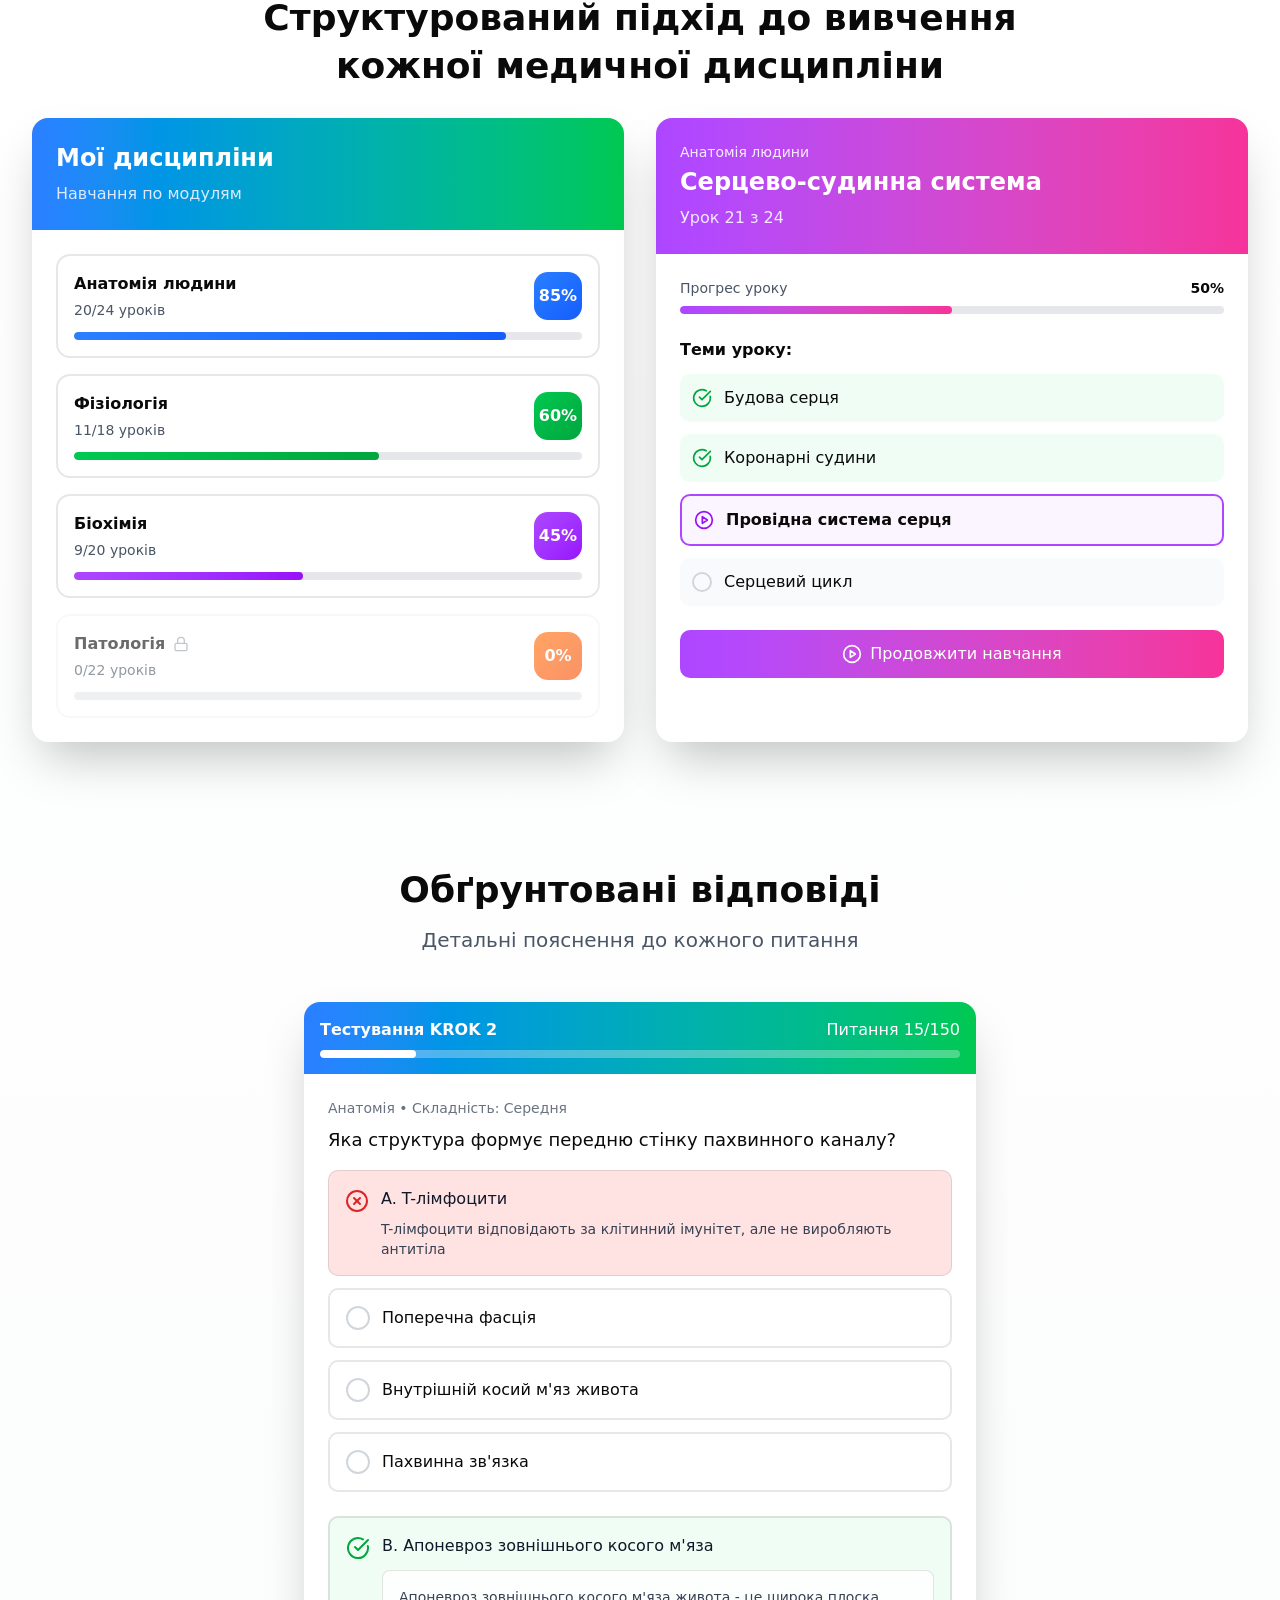
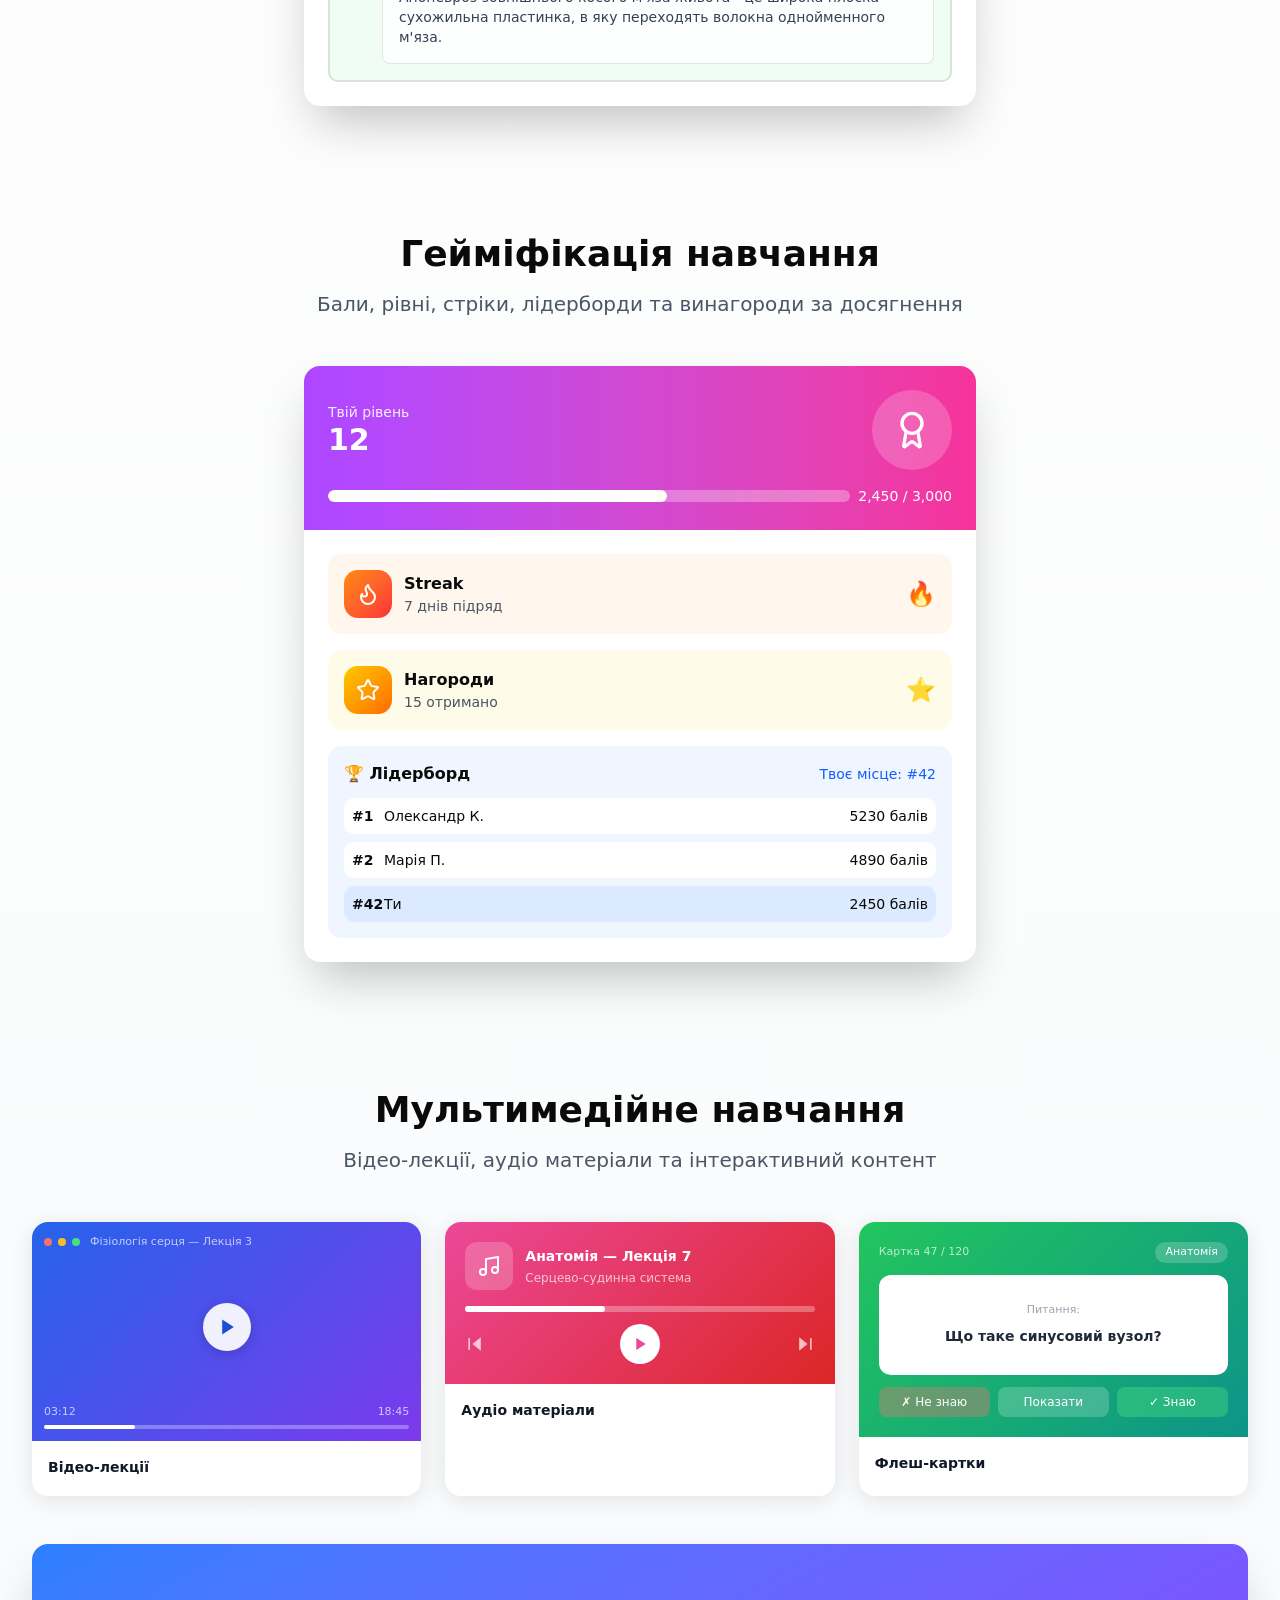
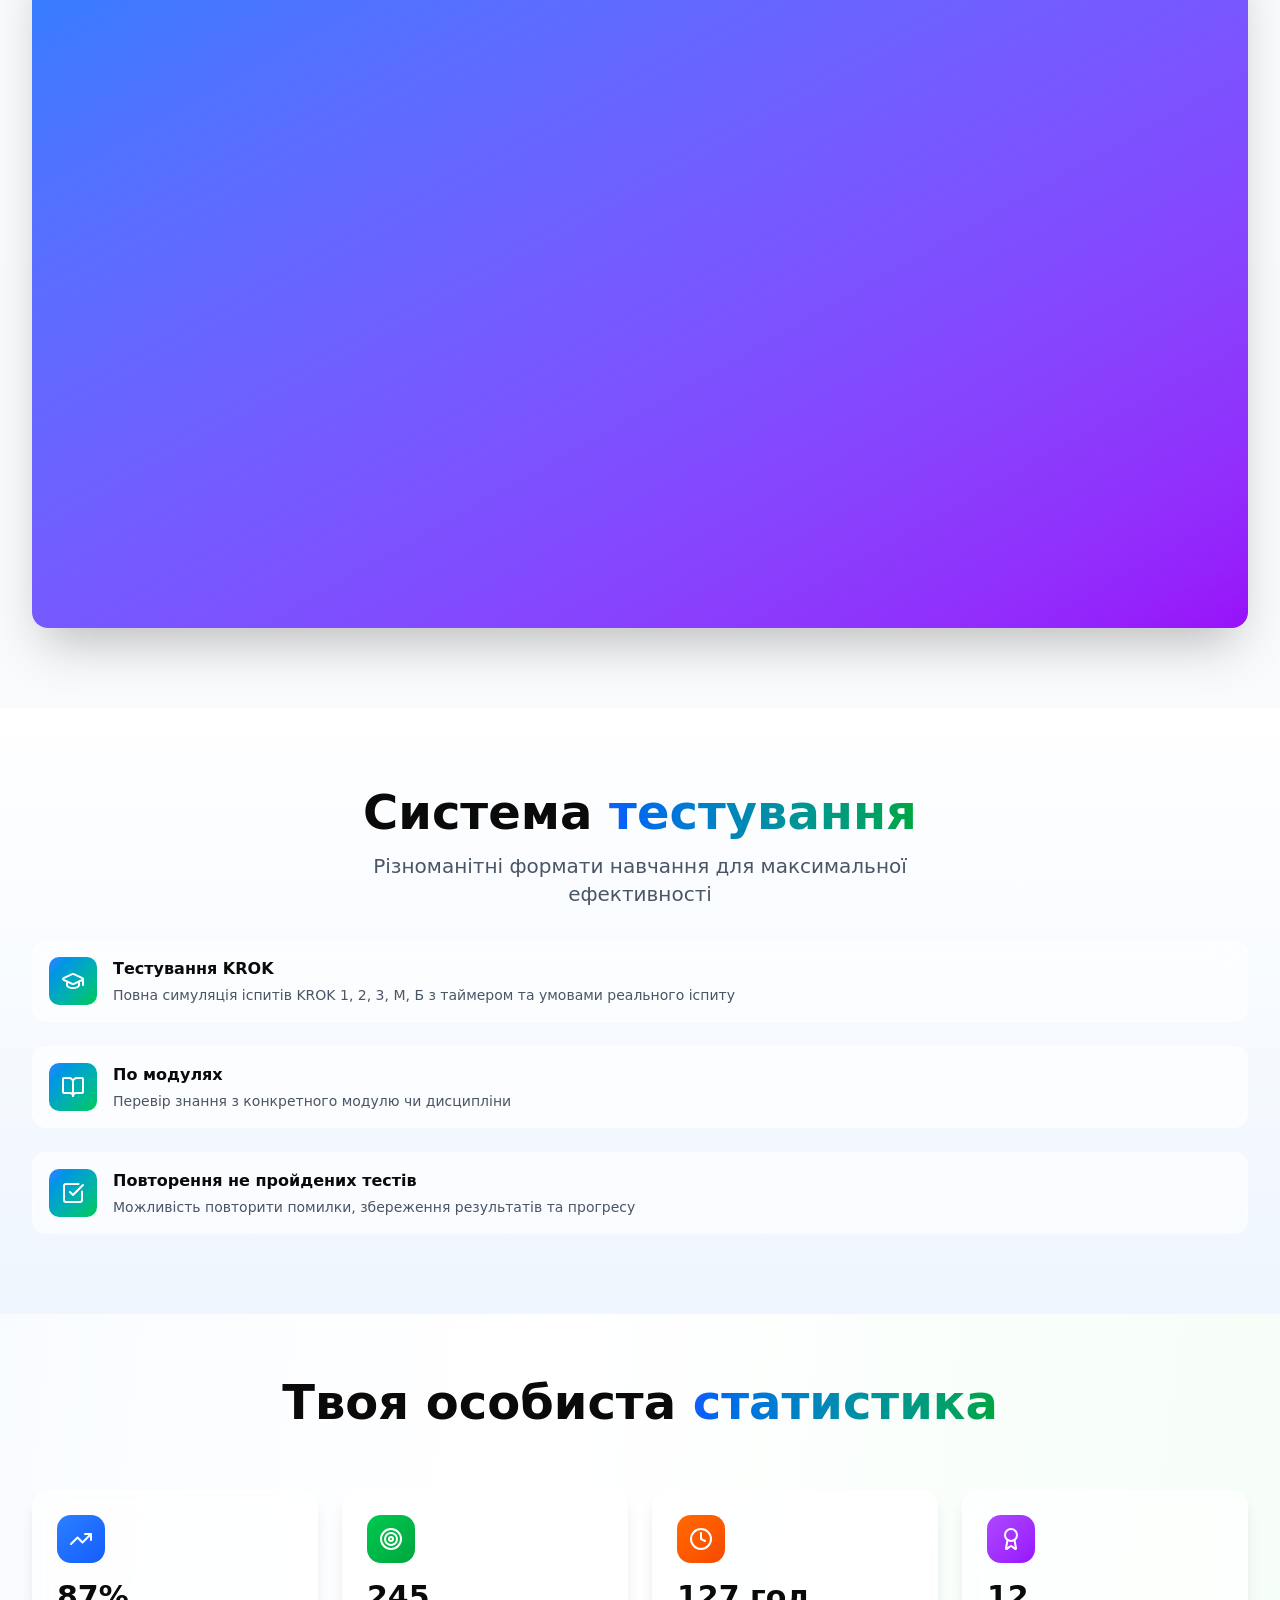
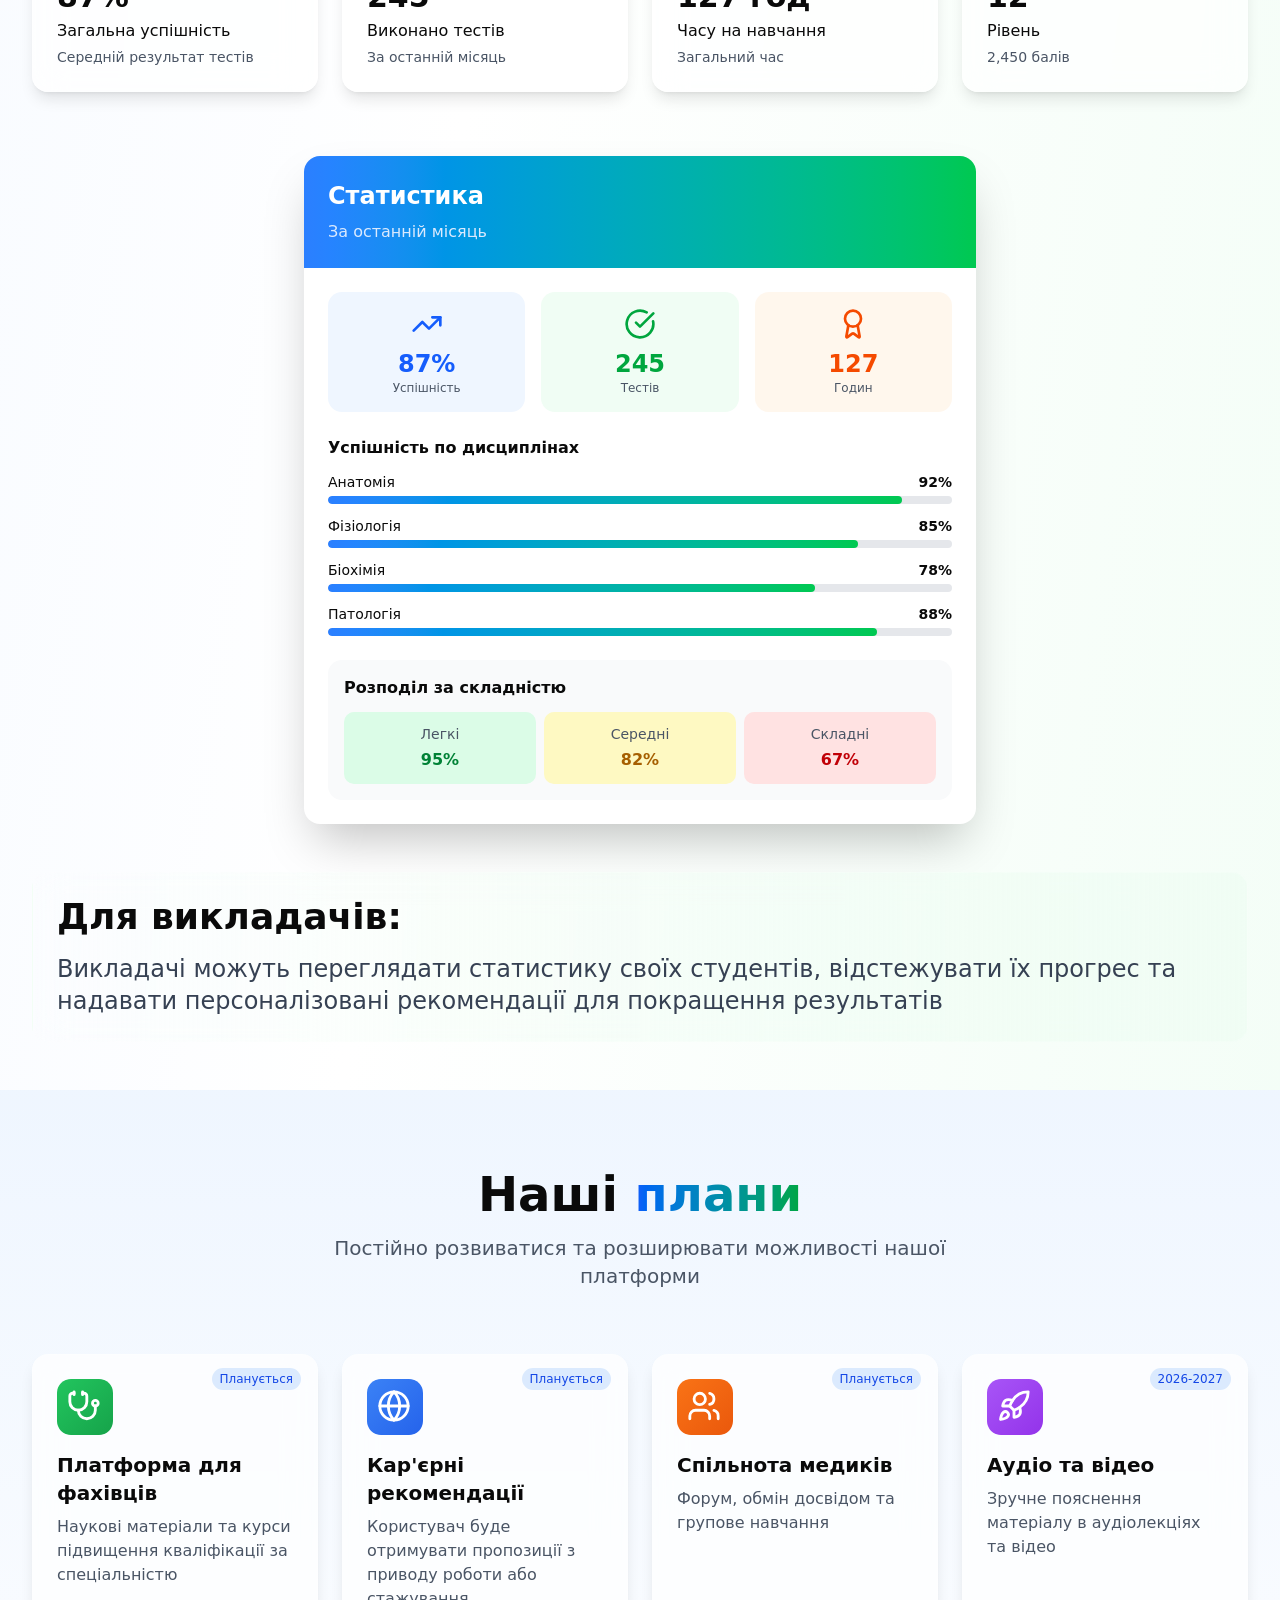
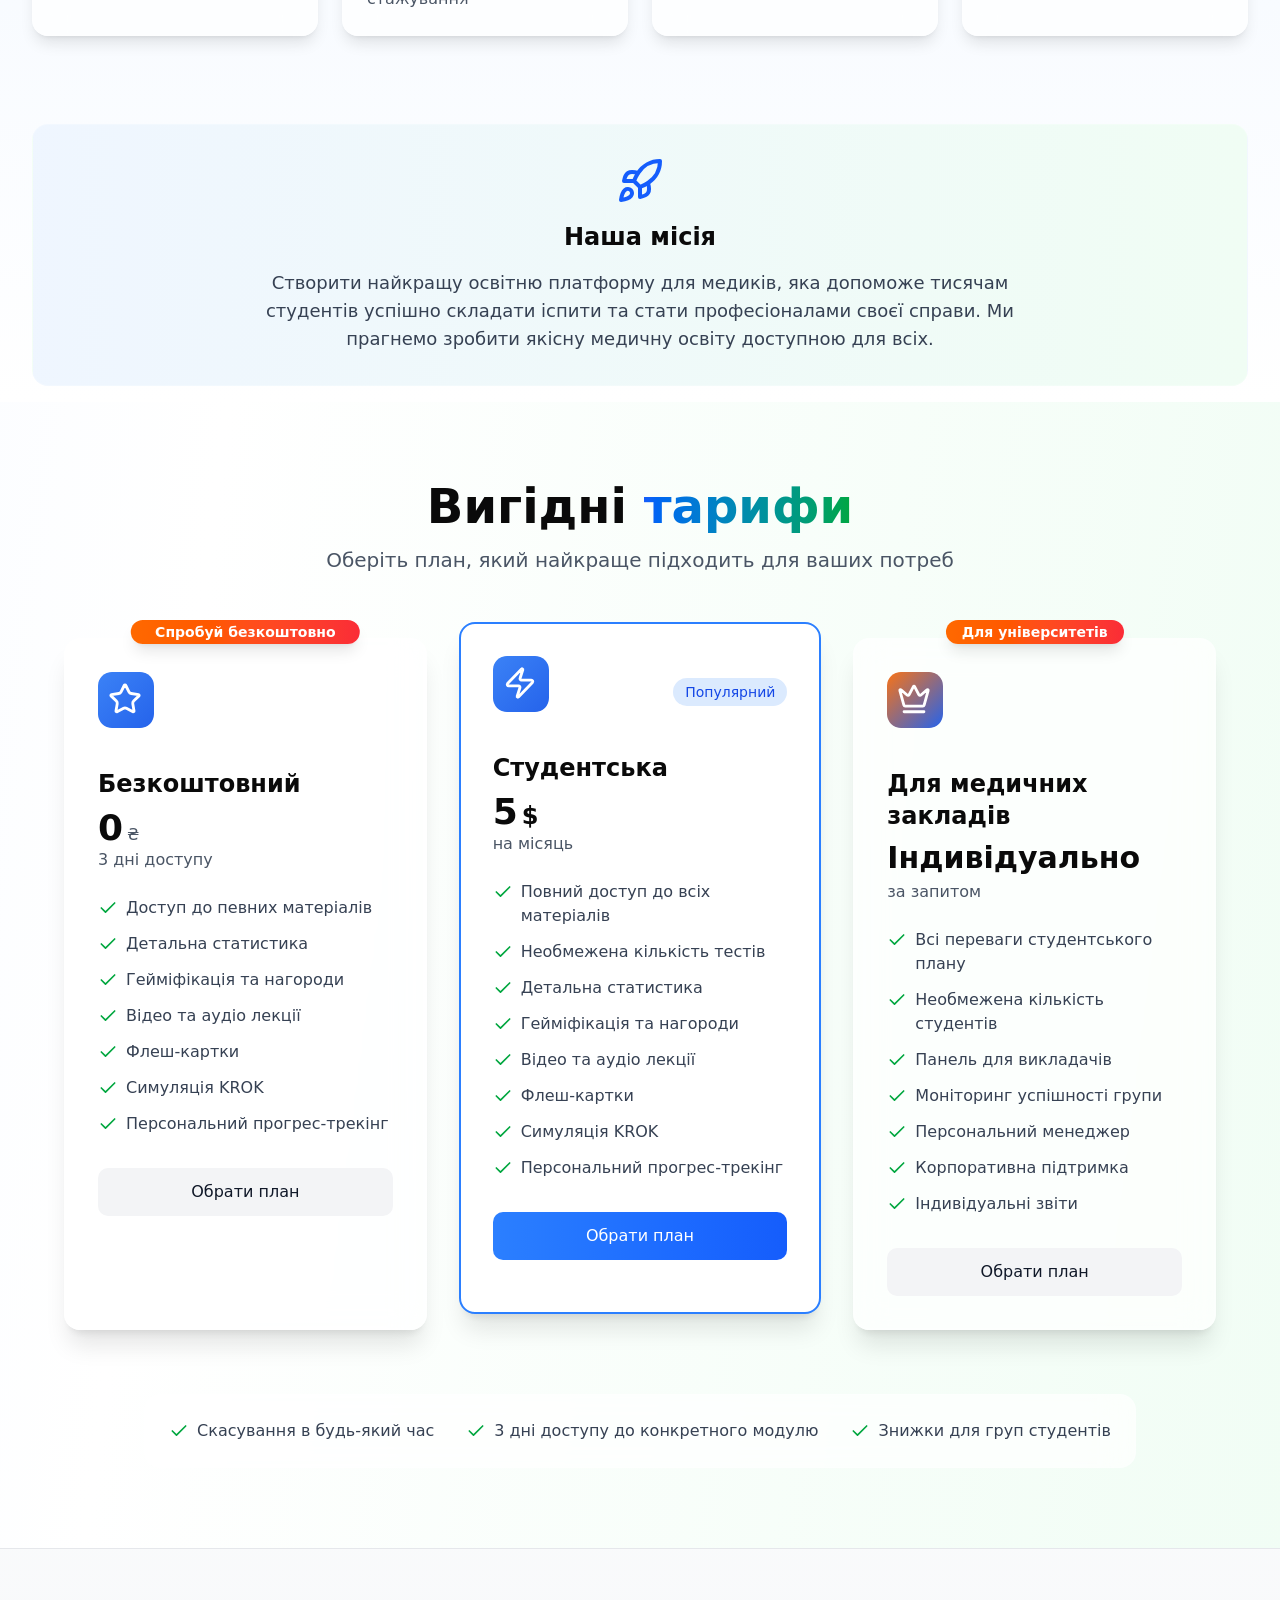
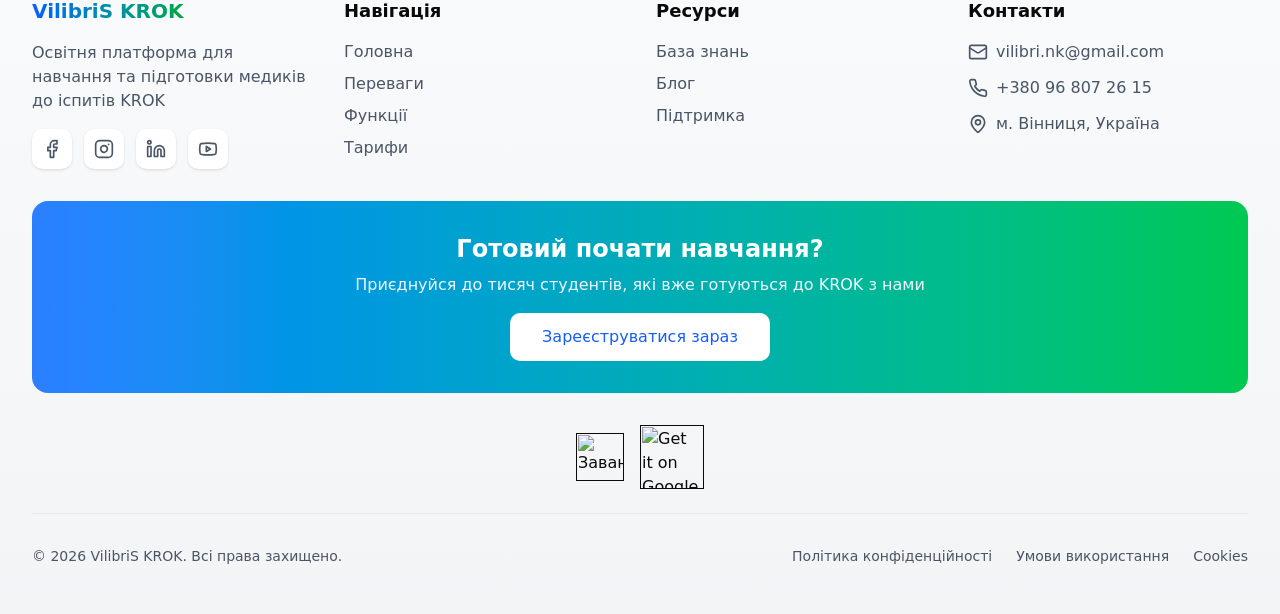
==== commit 44819388: "c8o" ====
--- a/index.html
+++ b/index.html
@@ -1047,7 +1047,7 @@
                                 </div>
                                 <span class="text-sm font-medium">
                                   5230
-                                  pts
+                                  балів
                                 </span>
                               </div>
                               <div class="flex items-center justify-between p-2 rounded-lg bg-white">
@@ -1061,7 +1061,7 @@
                                 </div>
                                 <span class="text-sm font-medium">
                                   4890
-                                  pts
+                                  балів
                                 </span>
                               </div>
                               <div class="flex items-center justify-between p-2 rounded-lg bg-blue-100">
@@ -1074,7 +1074,7 @@
                                   </span>
                                 </div>
                                 <span class="text-sm font-medium">
-                                  2450 pts
+                                  2450 балів
                                 </span>
                               </div>
                             </div>
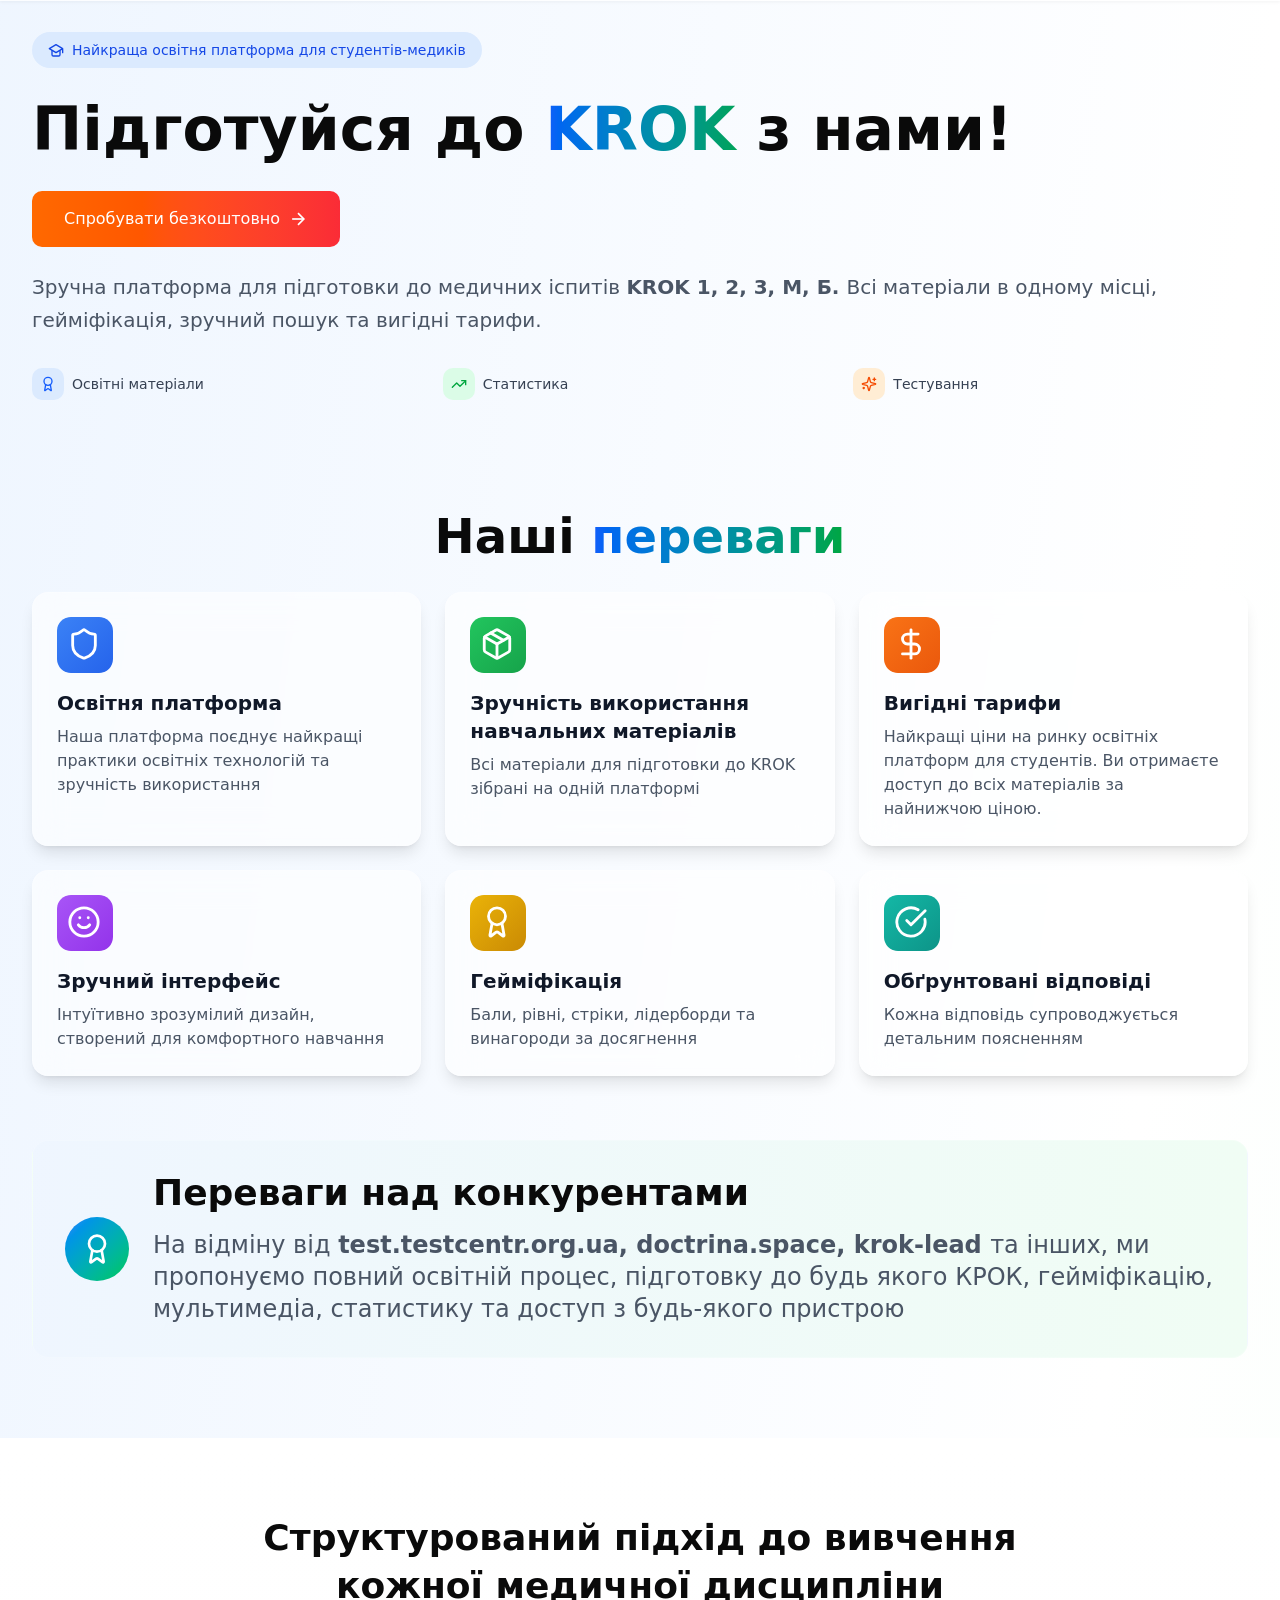
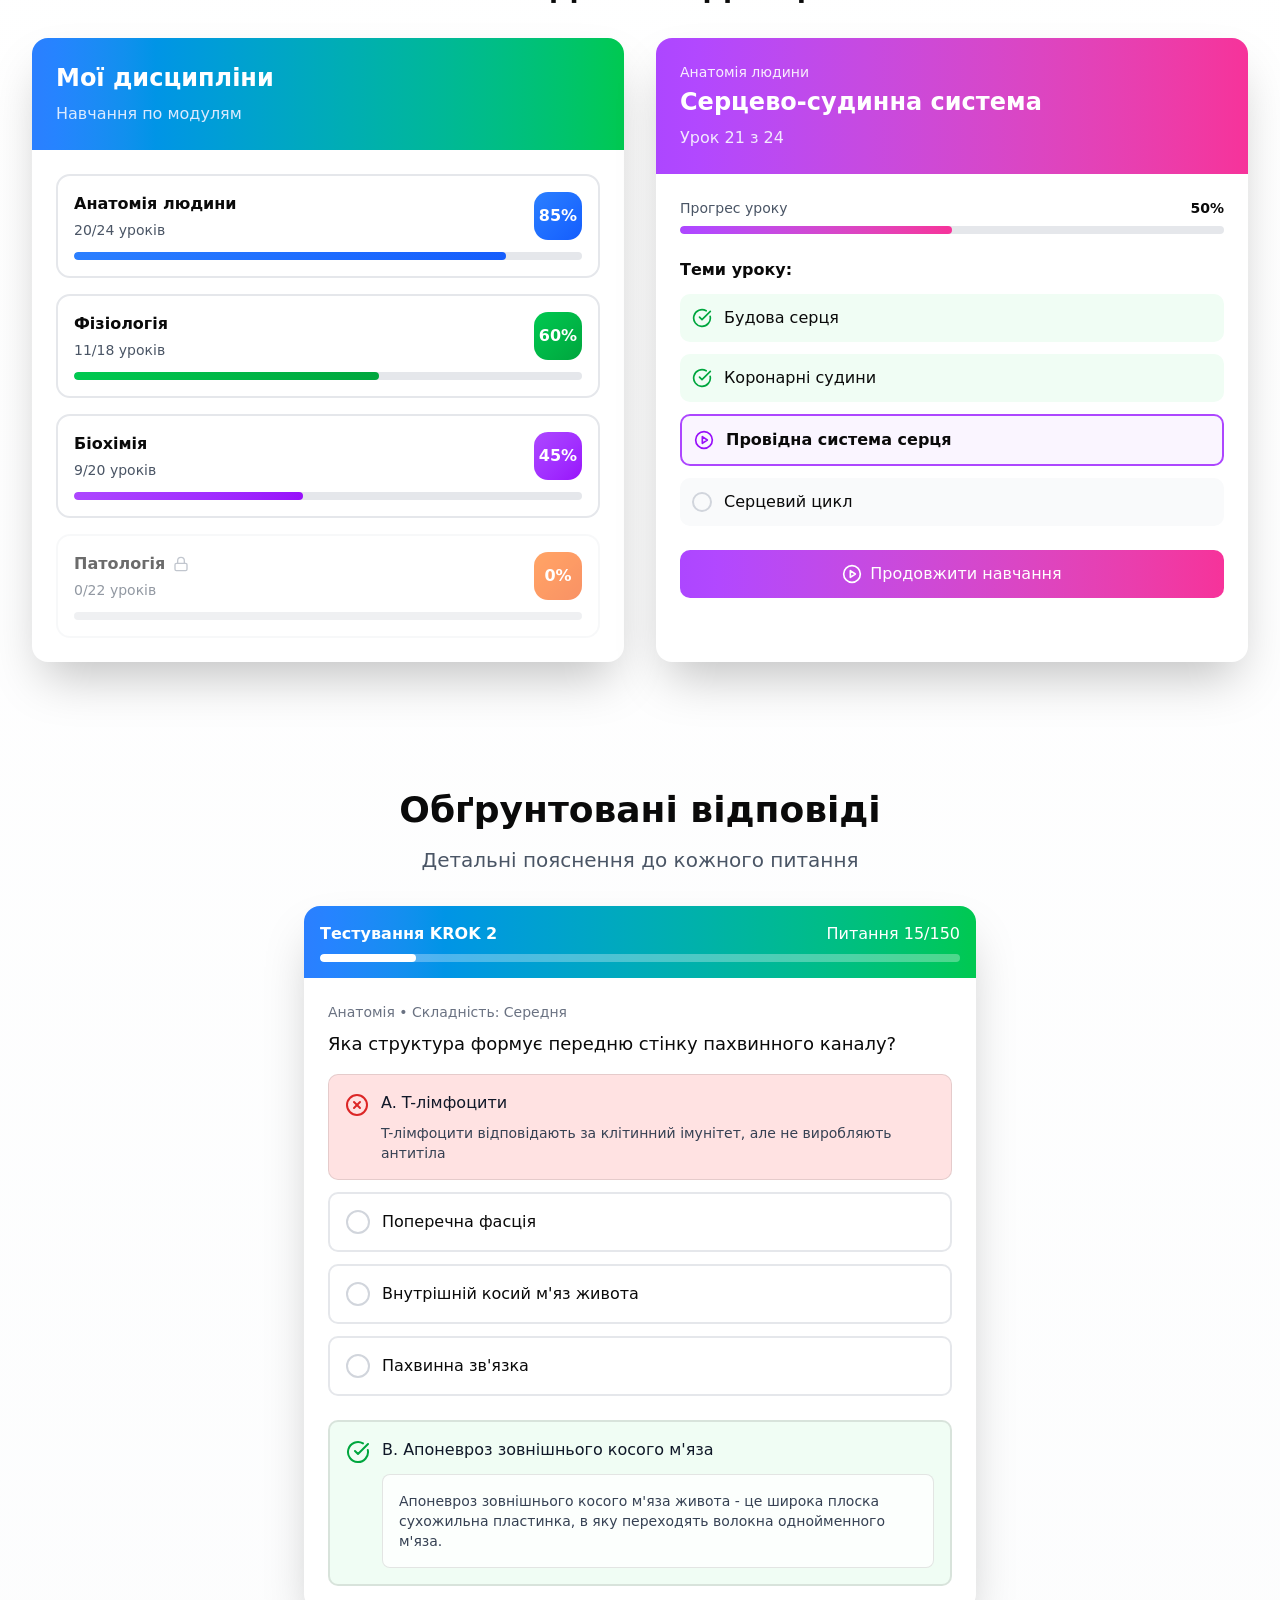
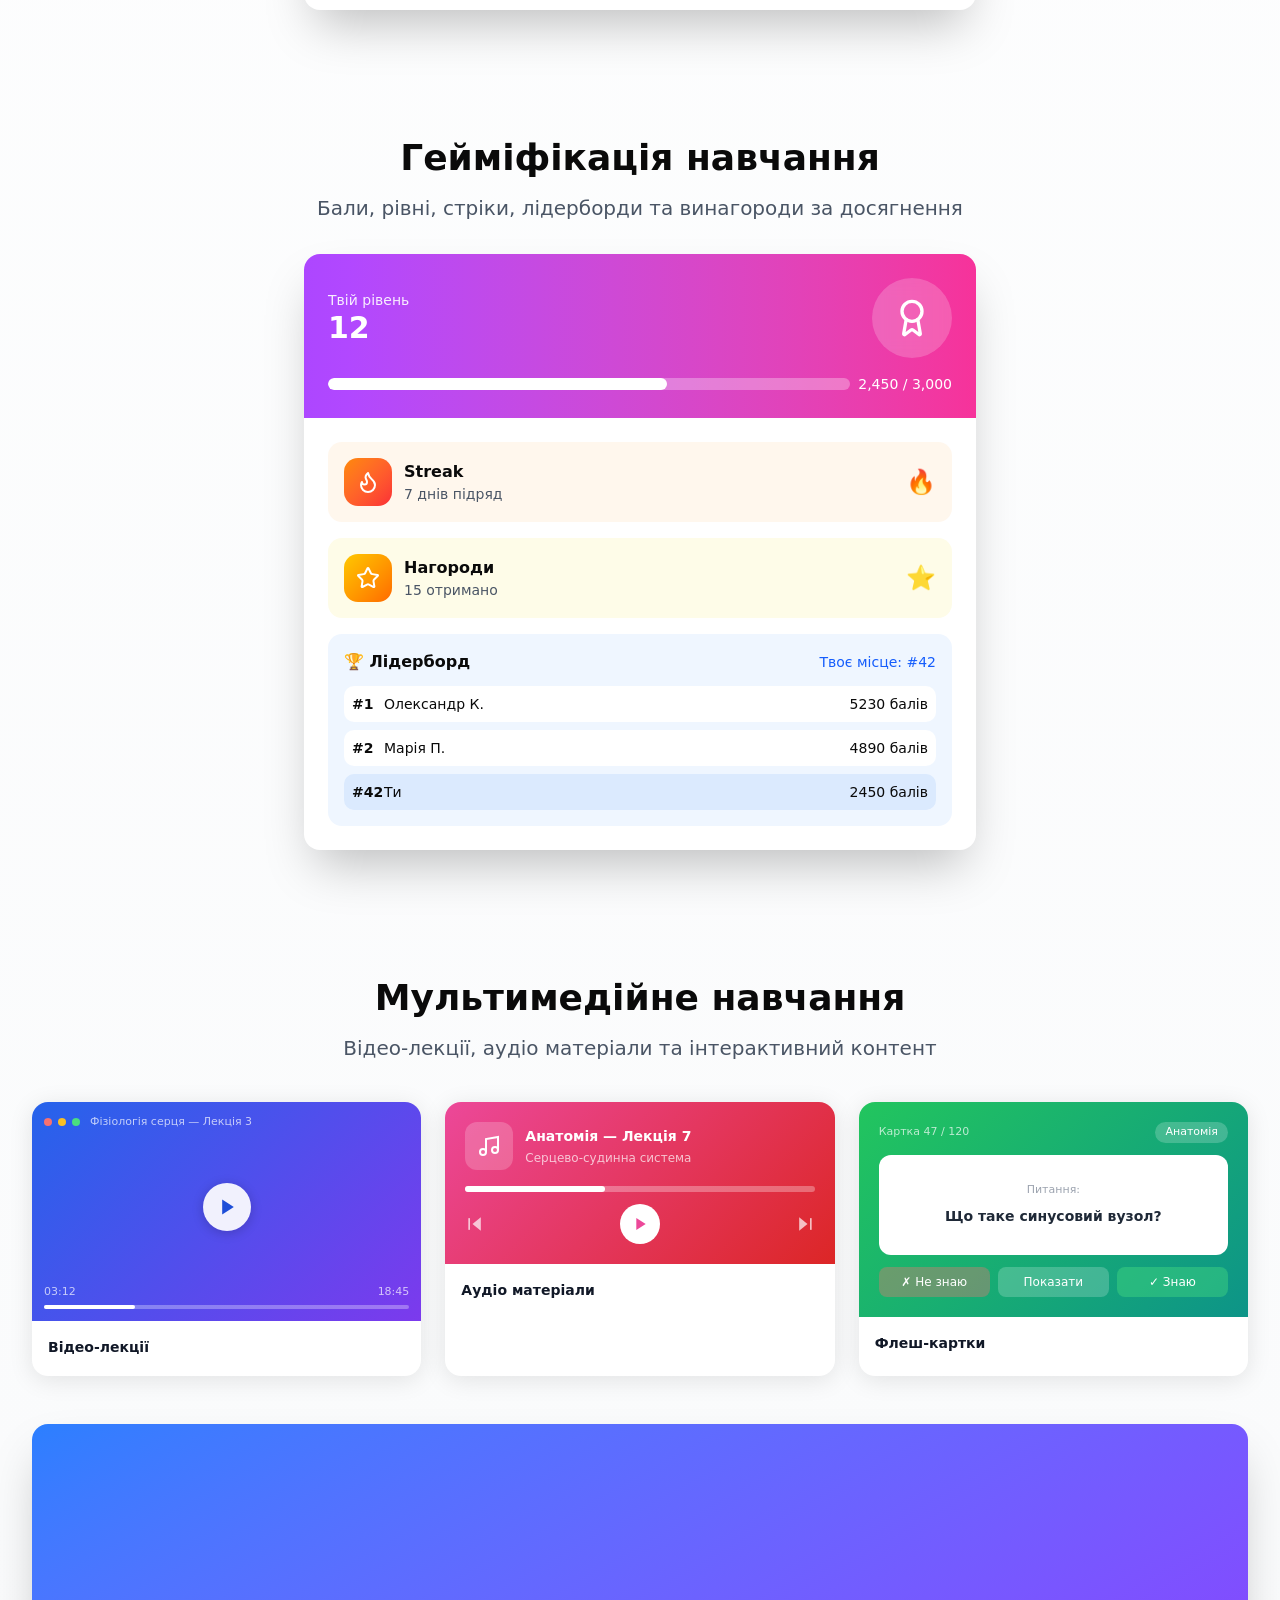
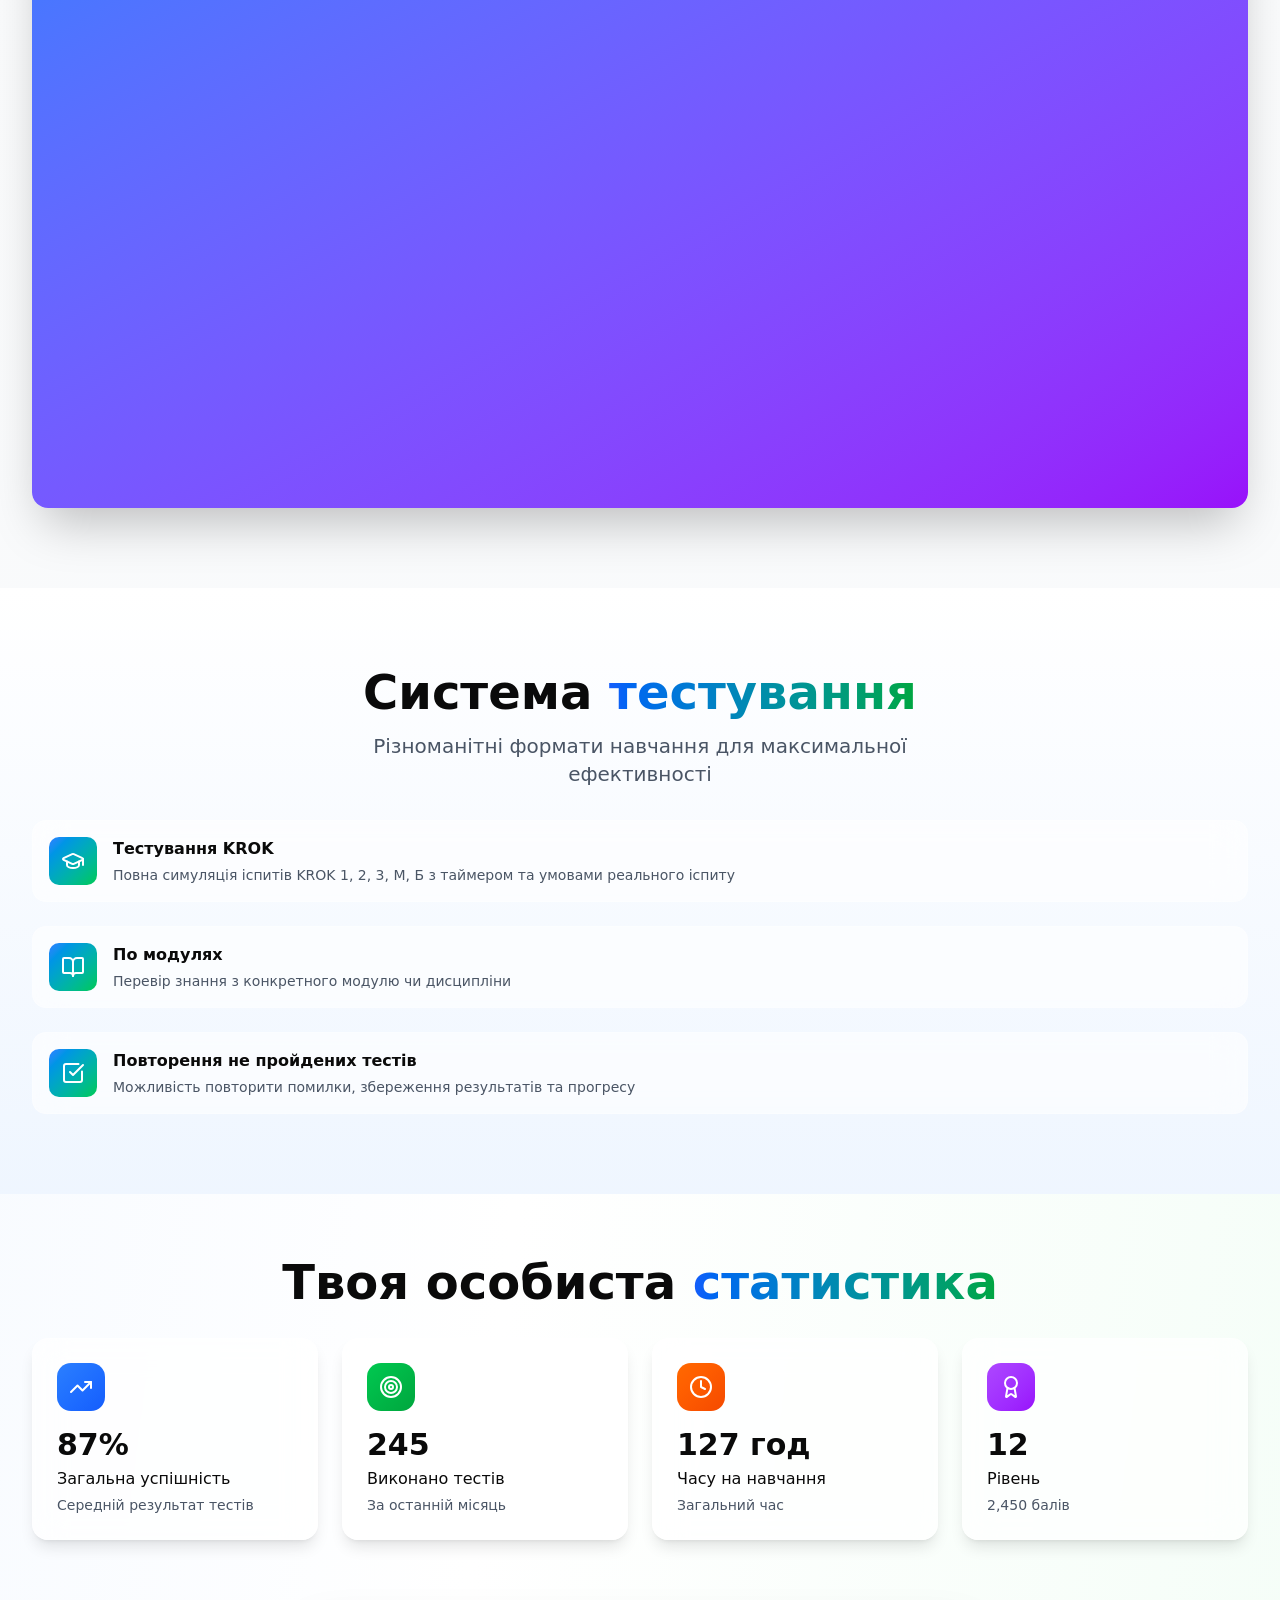
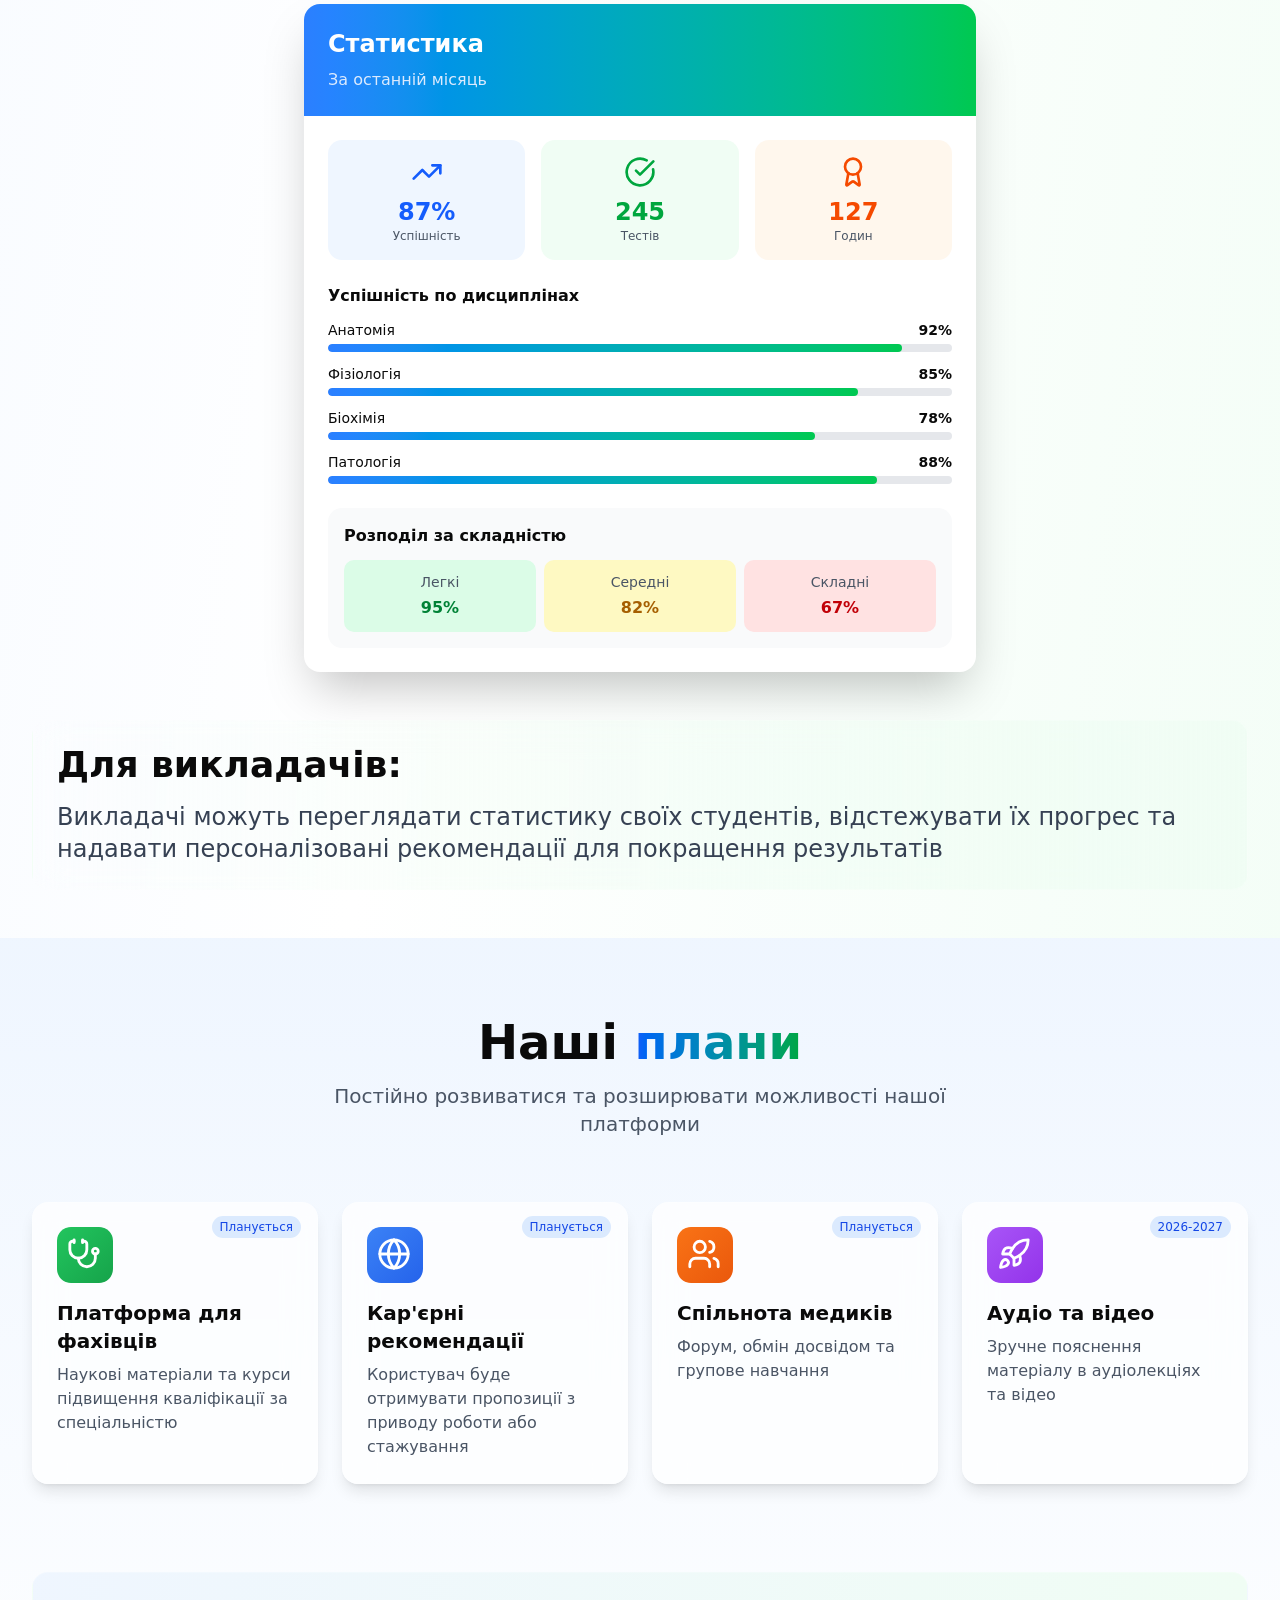
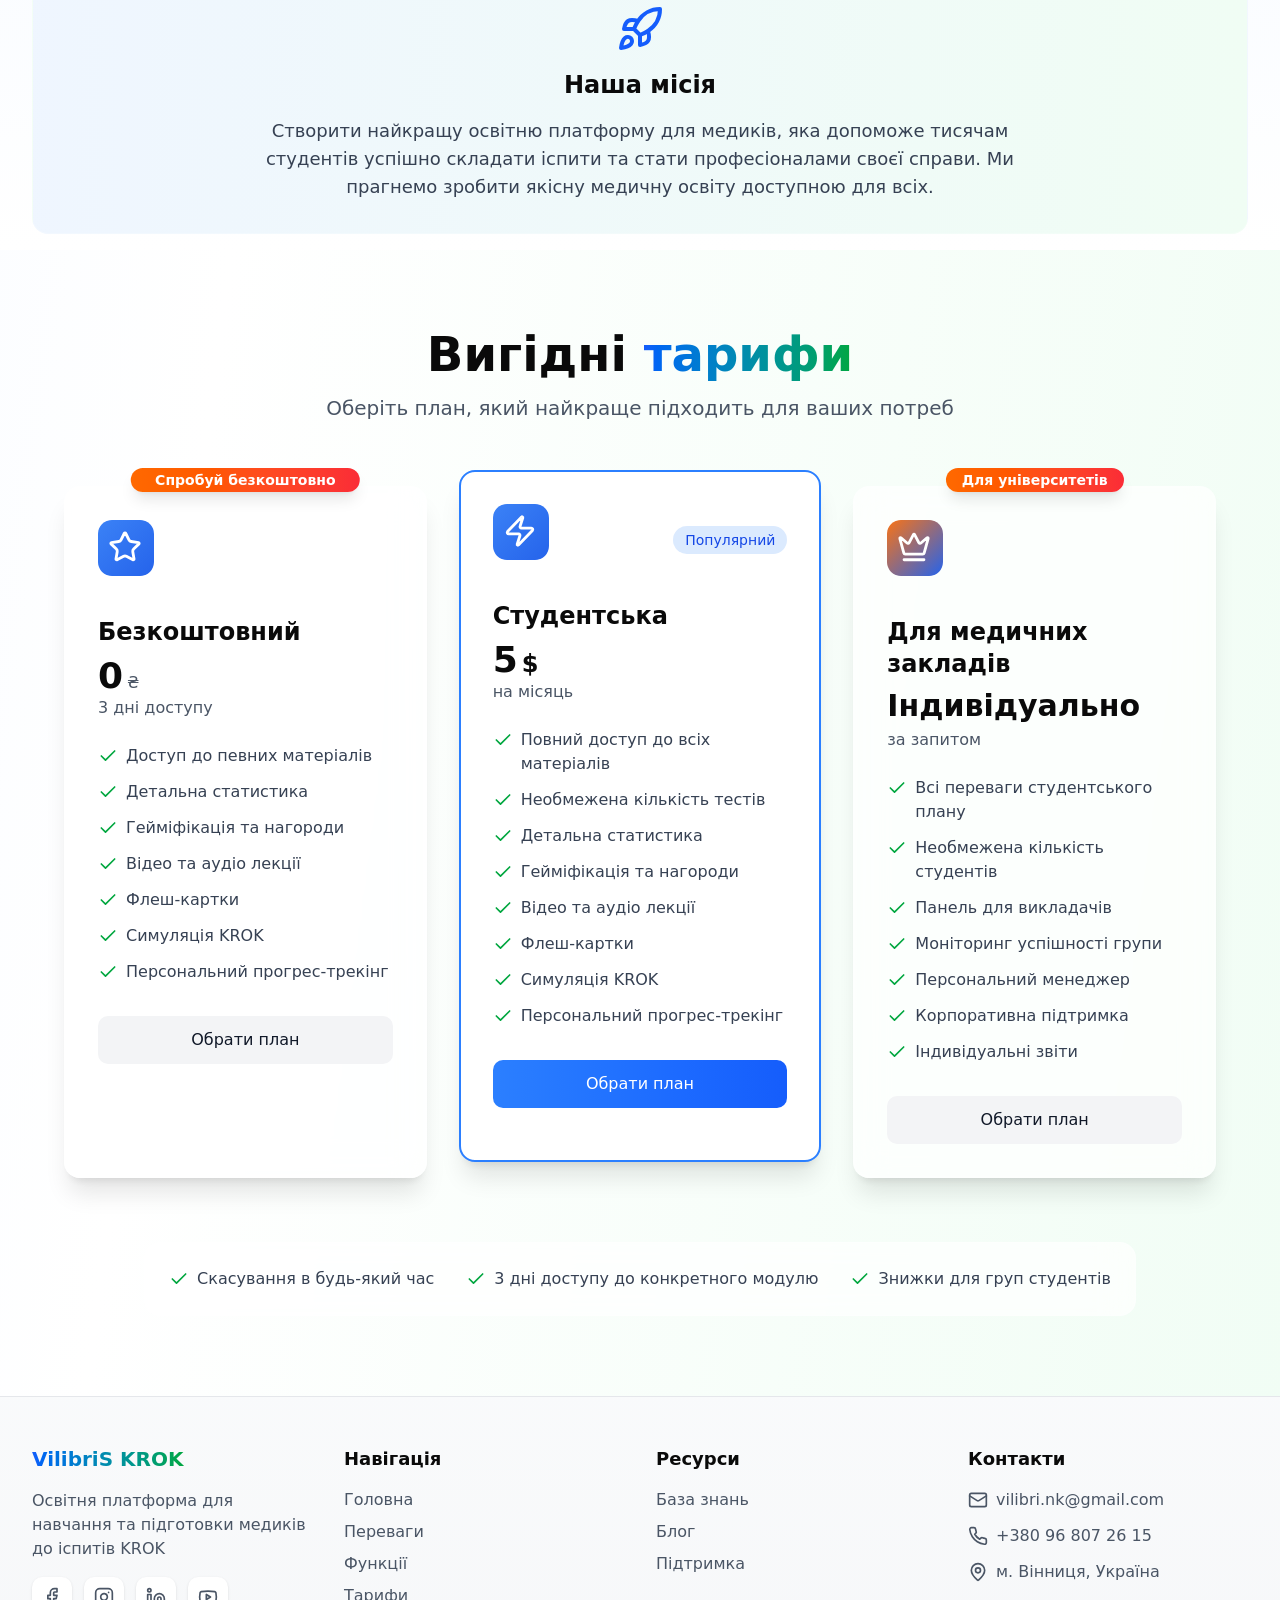
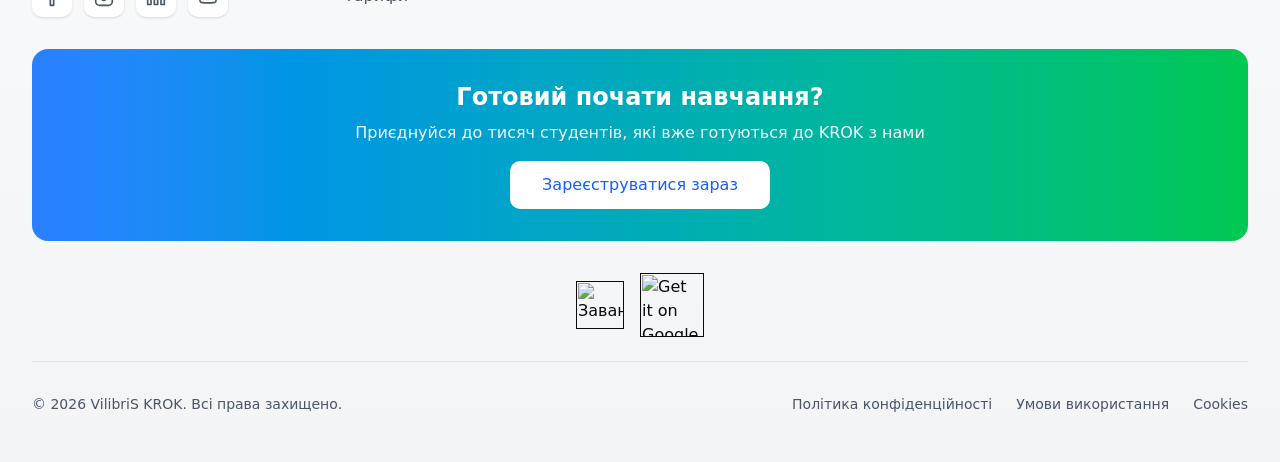
==== commit b302bc67: "c8o" ====
--- a/index.html
+++ b/index.html
@@ -178,7 +178,7 @@
               </div>
             </header>
             <main>
-              <section class="pt-8 pb-20 px-4 sm:px-6 lg:px-8" id="hero">
+              <section class="pt-8 pb-0 px-4 sm:px-6 lg:px-8" id="hero">
                 <div class="max-w-7xl mx-auto">
                   <div class="grid lg:grid-cols-1 gap-12 items-center">
                     <div>
@@ -792,7 +792,7 @@
                   <div style=" gap: 32px; align-items: start; justify-content: center;">
 
                     <div>
-                      <div class="text-center mb-12">
+                      <div class="text-center mb-8">
                         <h3 class="text-3xl lg:text-4xl font-bold mb-4">
                           Обґрунтовані відповіді
                         </h3>
@@ -930,7 +930,7 @@
                   </div>
 
                   <div>
-                    <div class="text-center mb-12 ">
+                    <div class="text-center mb-8 ">
                       <h3 class="text-3xl lg:text-4xl font-bold mb-4">
                         Гейміфікація навчання
                       </h3>
@@ -1087,7 +1087,7 @@
 
 
                   <div>
-                    <div class="text-center mb-12">
+                    <div class="text-center mb-8">
                       <h3 class="text-3xl lg:text-4xl font-bold mb-4">
                         Мультимедійне навчання
                       </h3>
@@ -1352,7 +1352,7 @@
               </section>
               <section class="py-8 px-4 sm:px-6 lg:px-8 mb-8" id="statistics">
                 <div class="max-w-7xl mx-auto">
-                  <div class="text-center mb-16 mt-16">
+                  <div class="text-center mb-8 mt-16">
                     <h2 class="text-4xl lg:text-5xl font-bold mb-4">
                       Твоя особиста
                       <span class="bg-gradient-to-r from-blue-600 to-green-600 bg-clip-text">
@@ -1458,7 +1458,7 @@
                       </div>
                     </div>
                   </div>
-                  <div class="text-center mb-12">
+                  <div class="text-center mb-8">
 
                     <p class="text-xl text-gray-600 max-w-2xl mx-auto">
 
